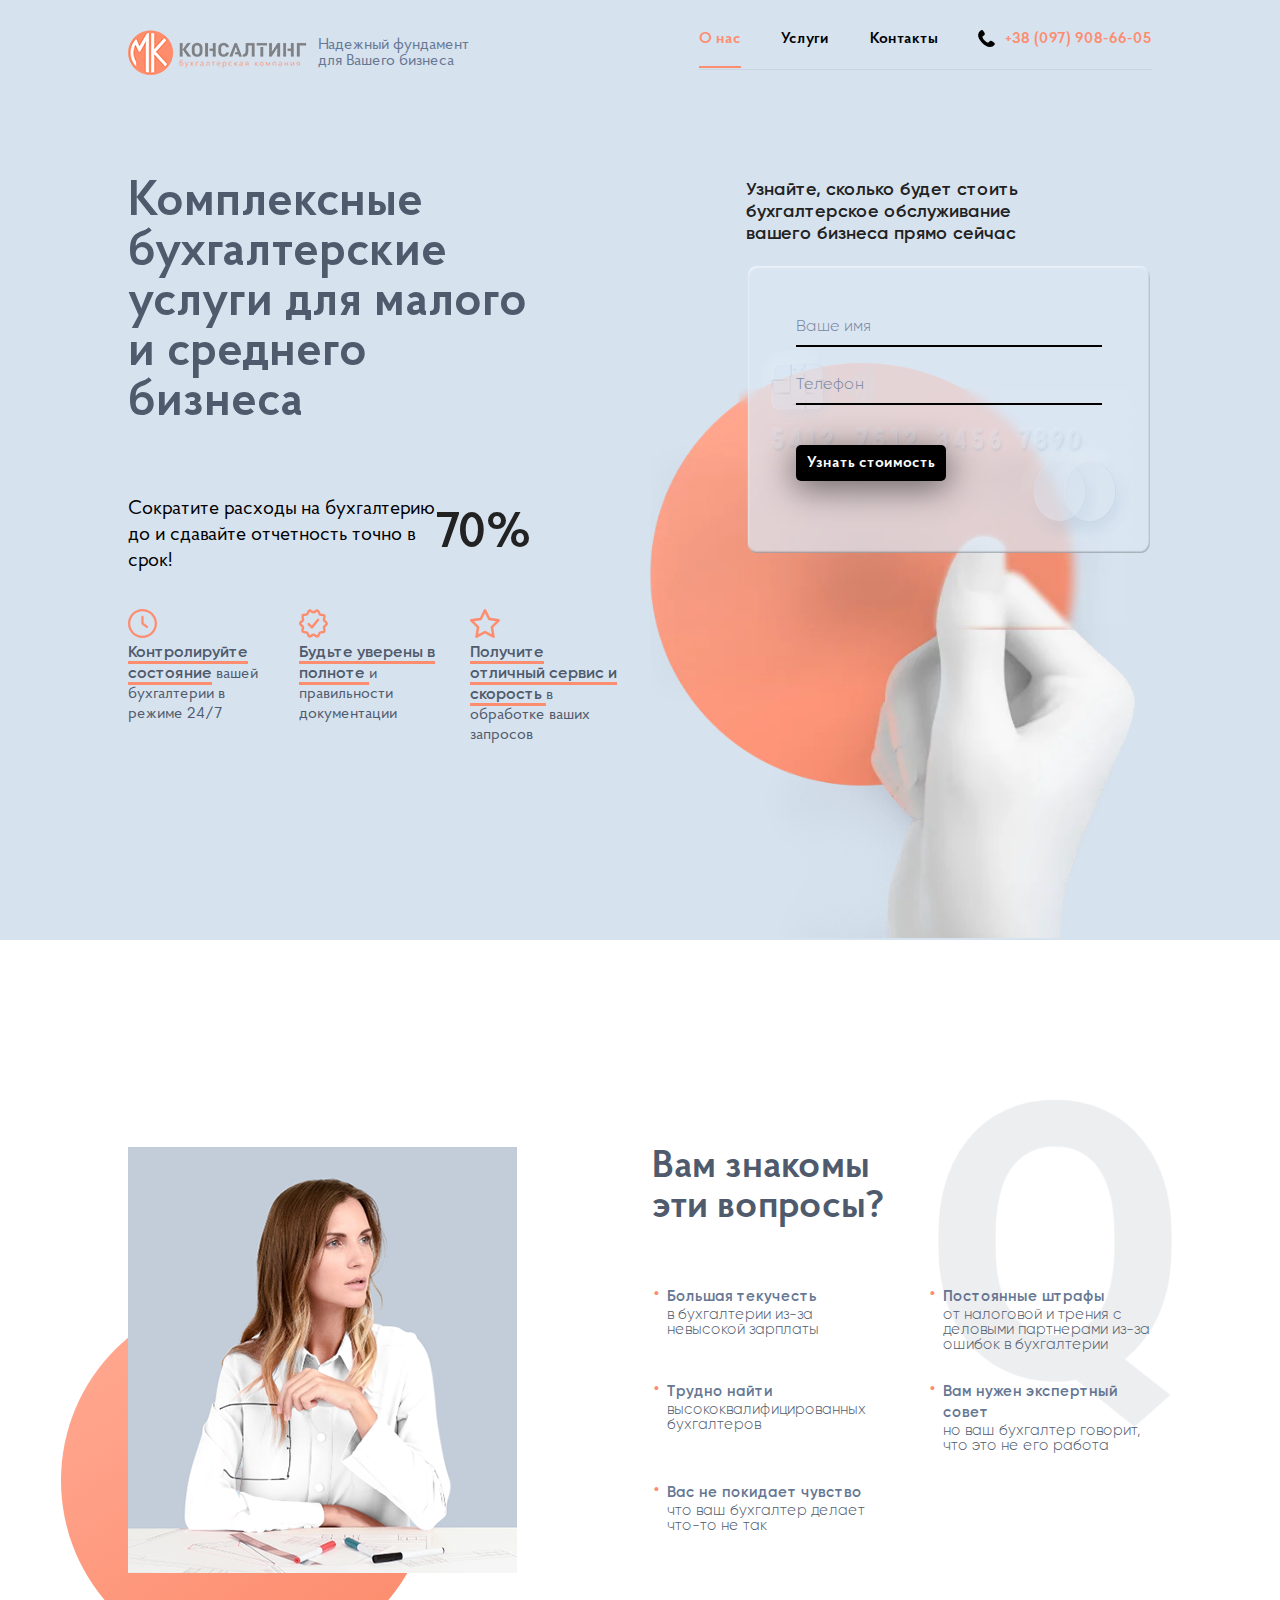
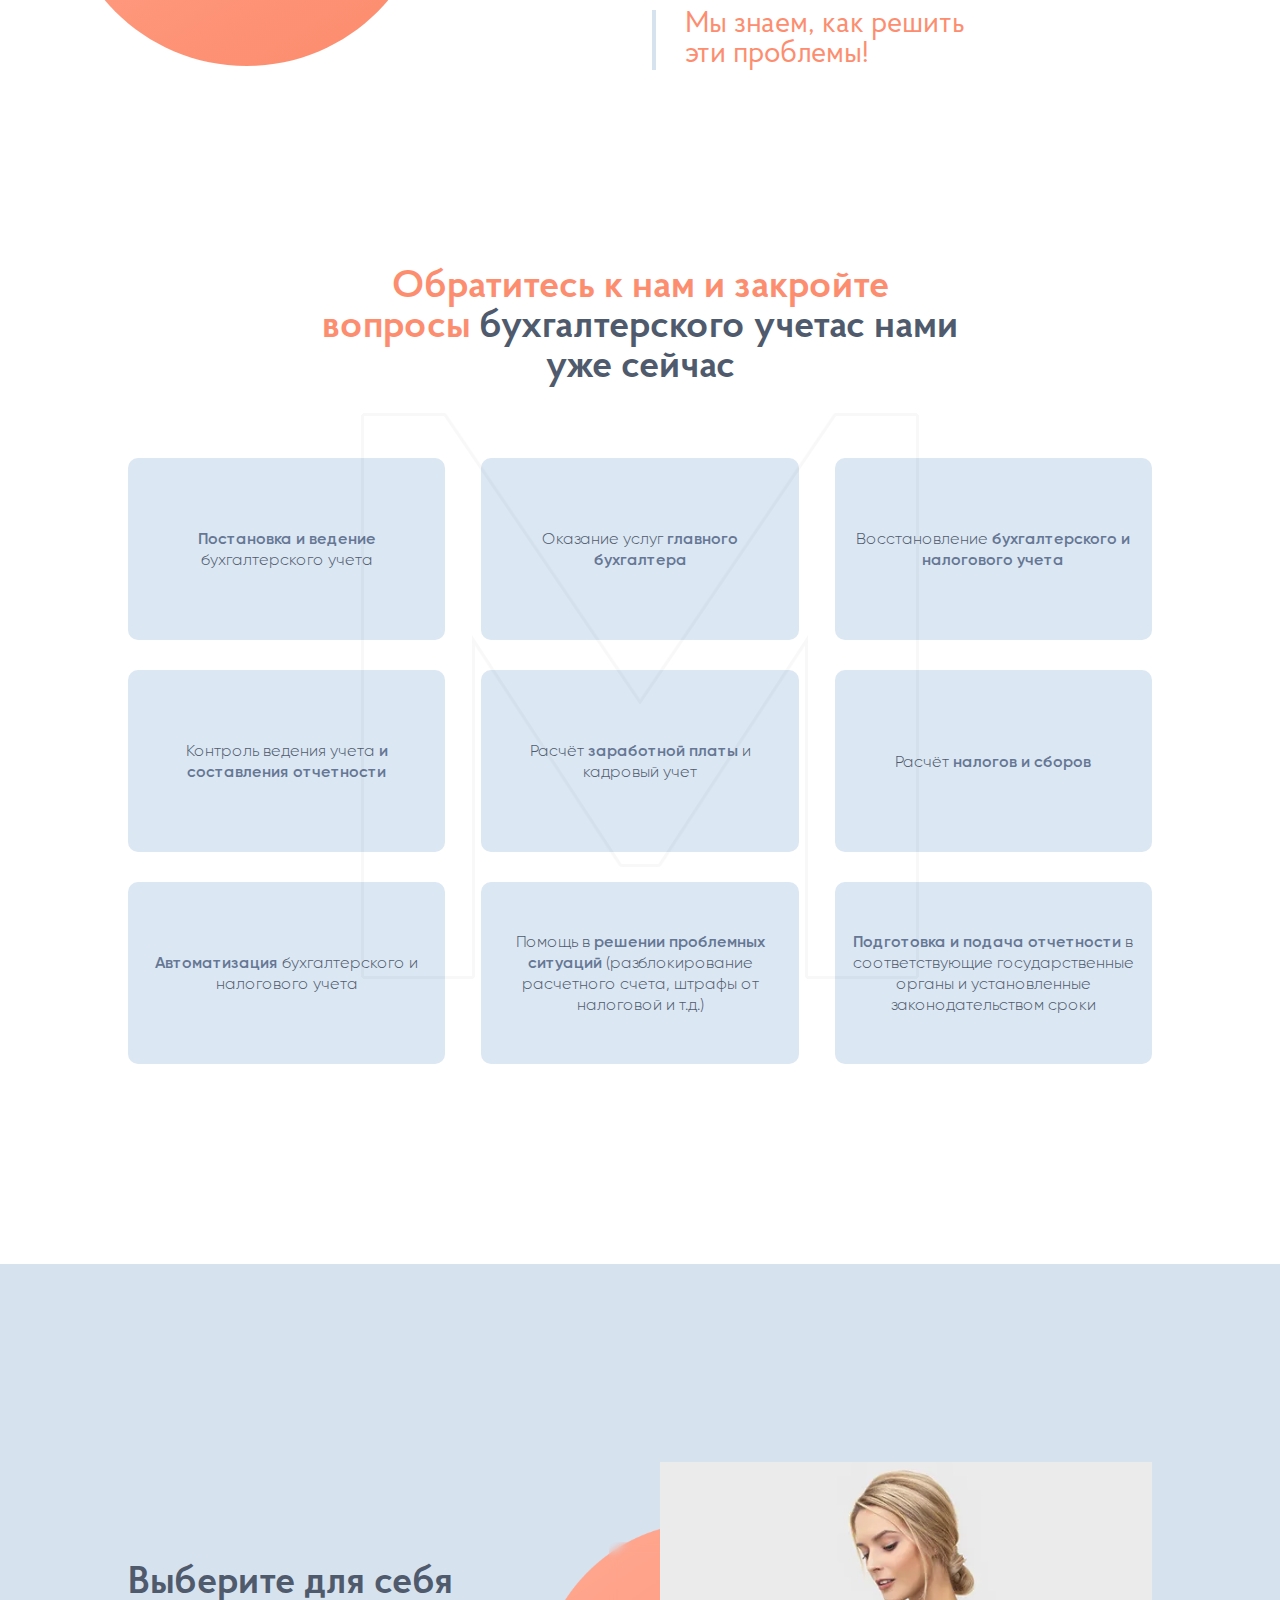
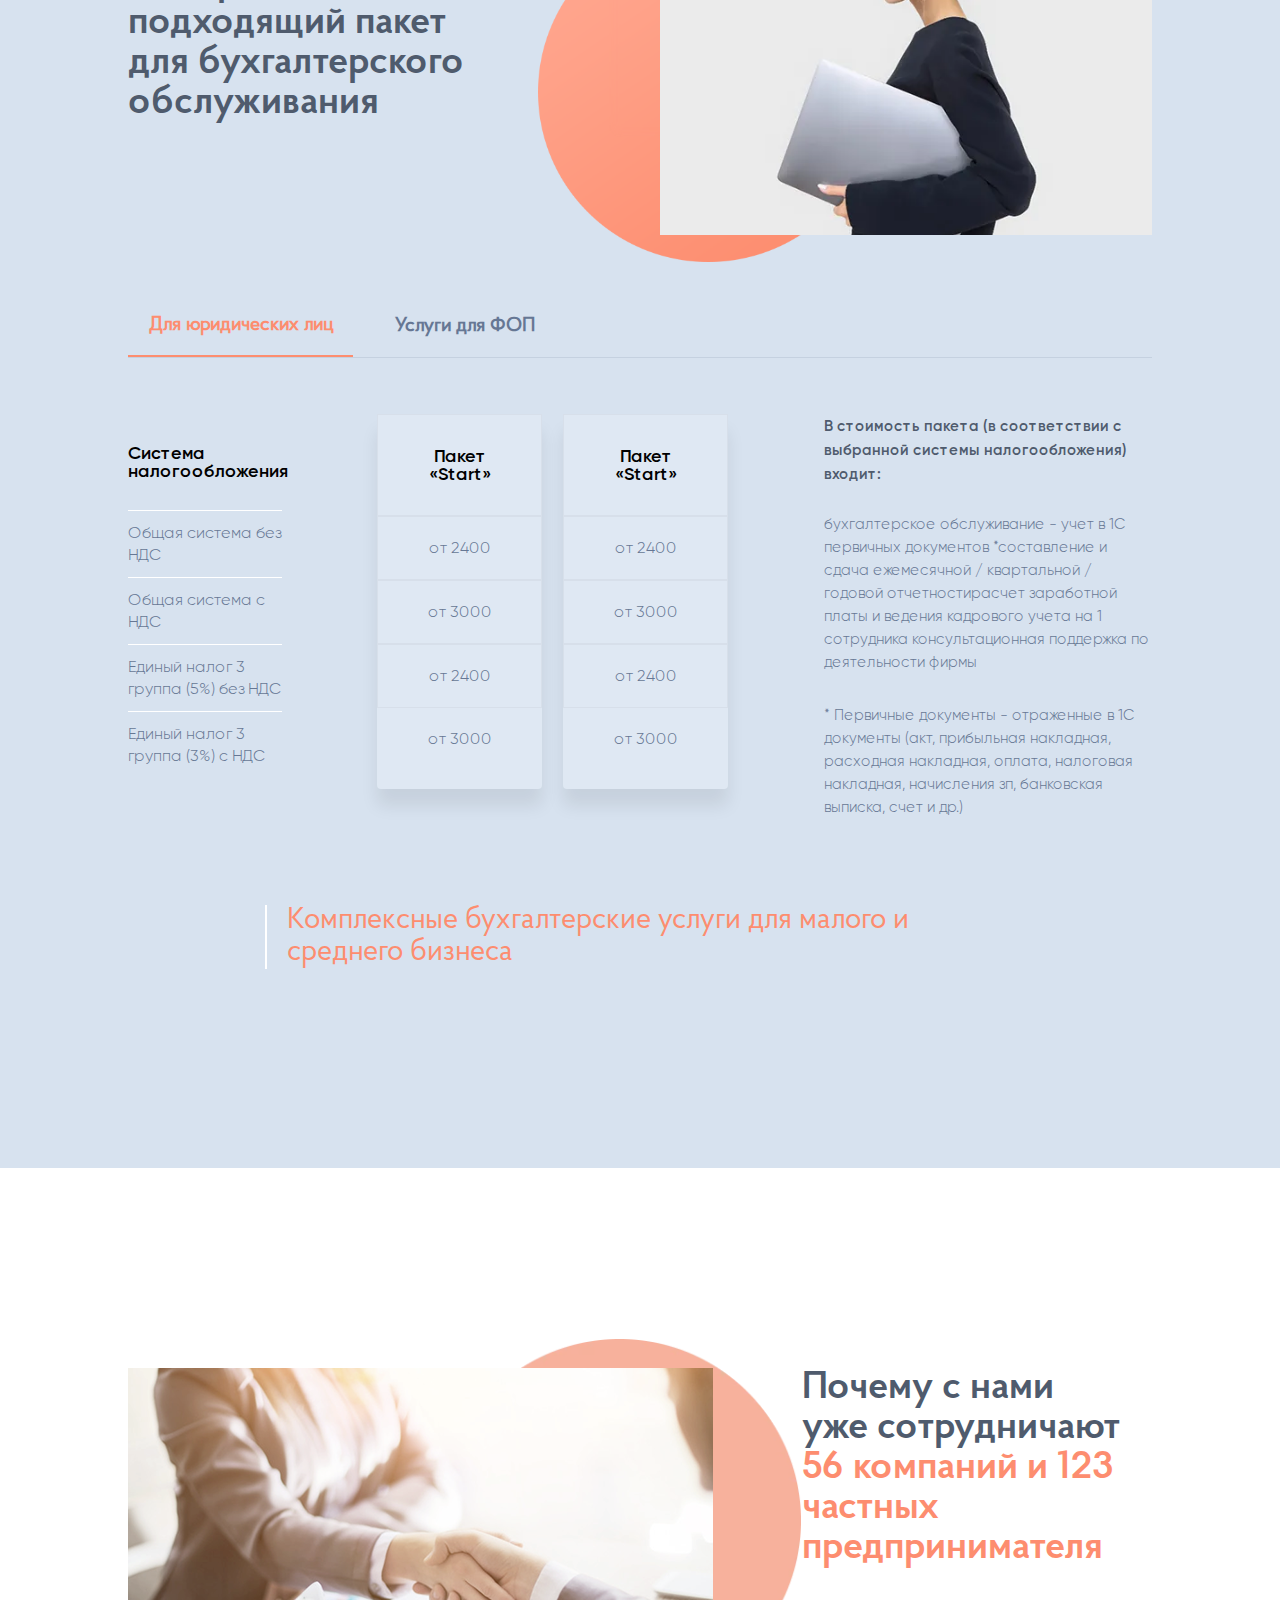
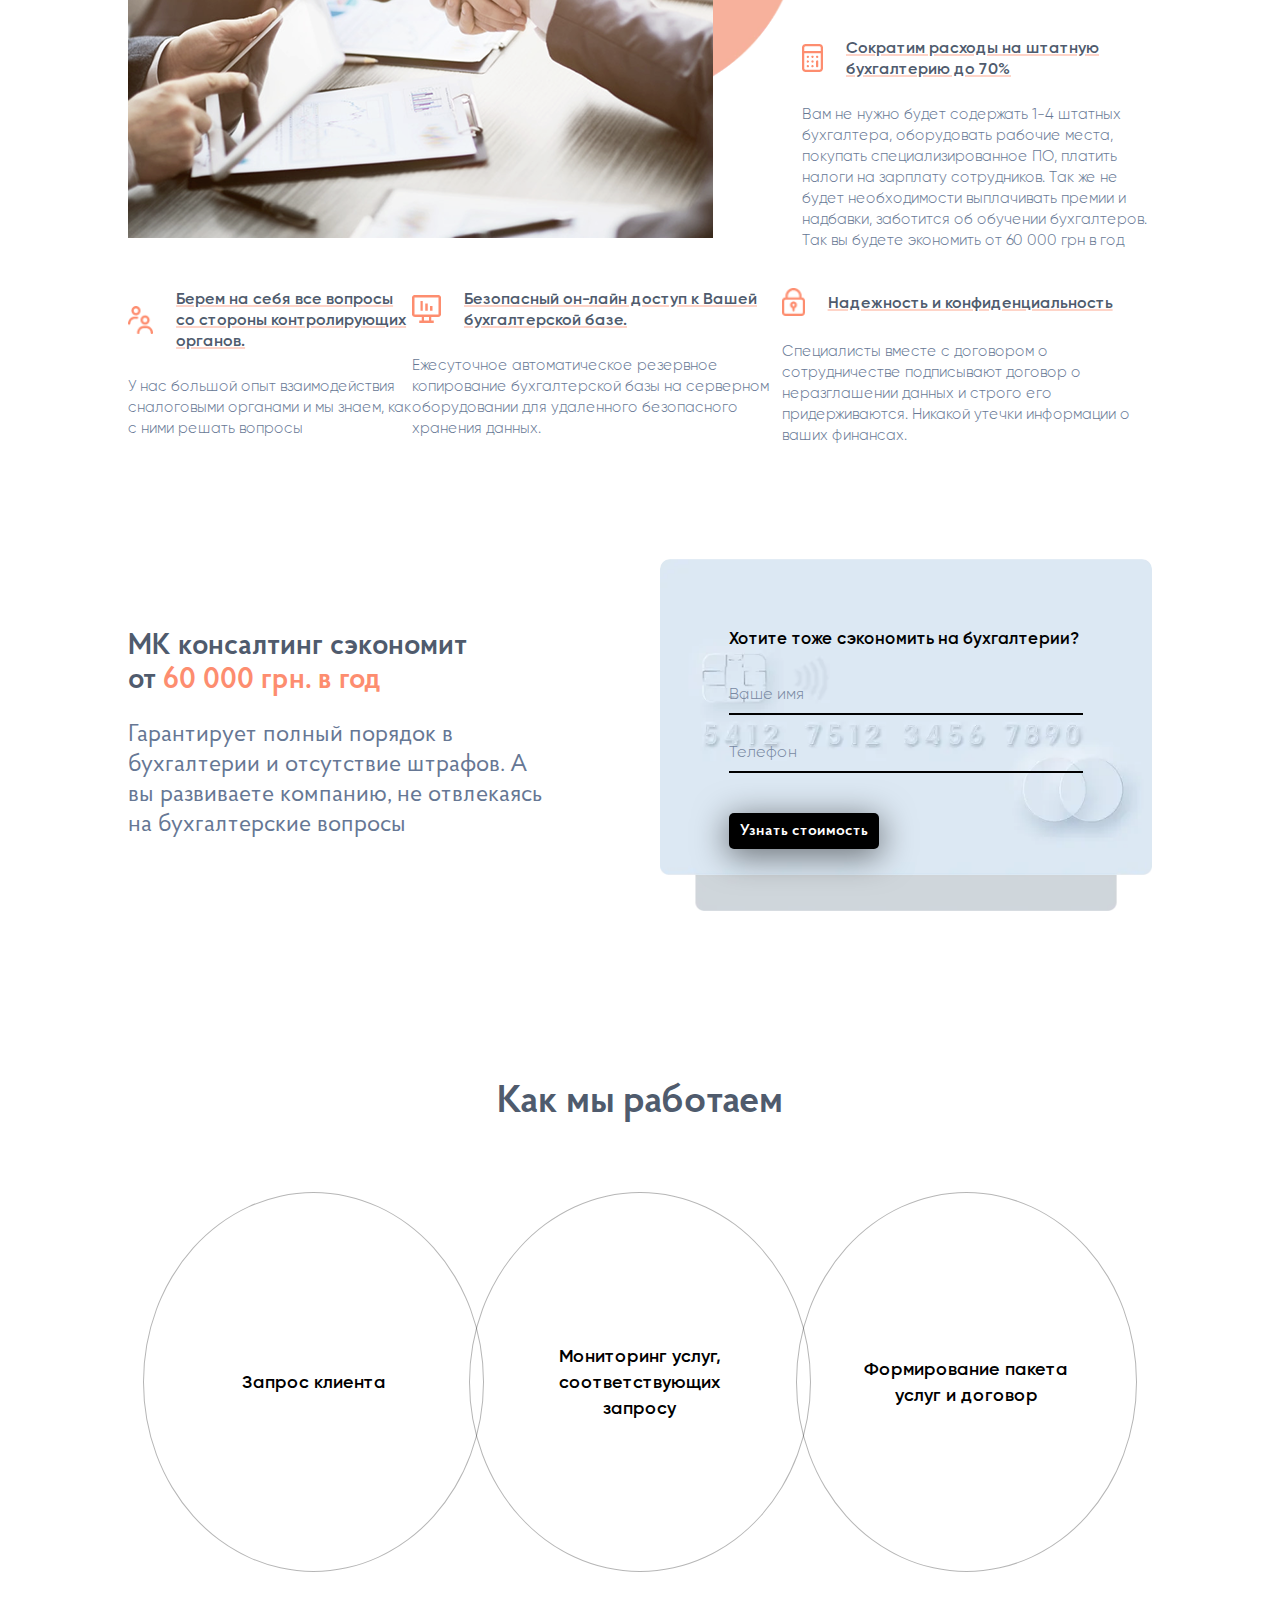
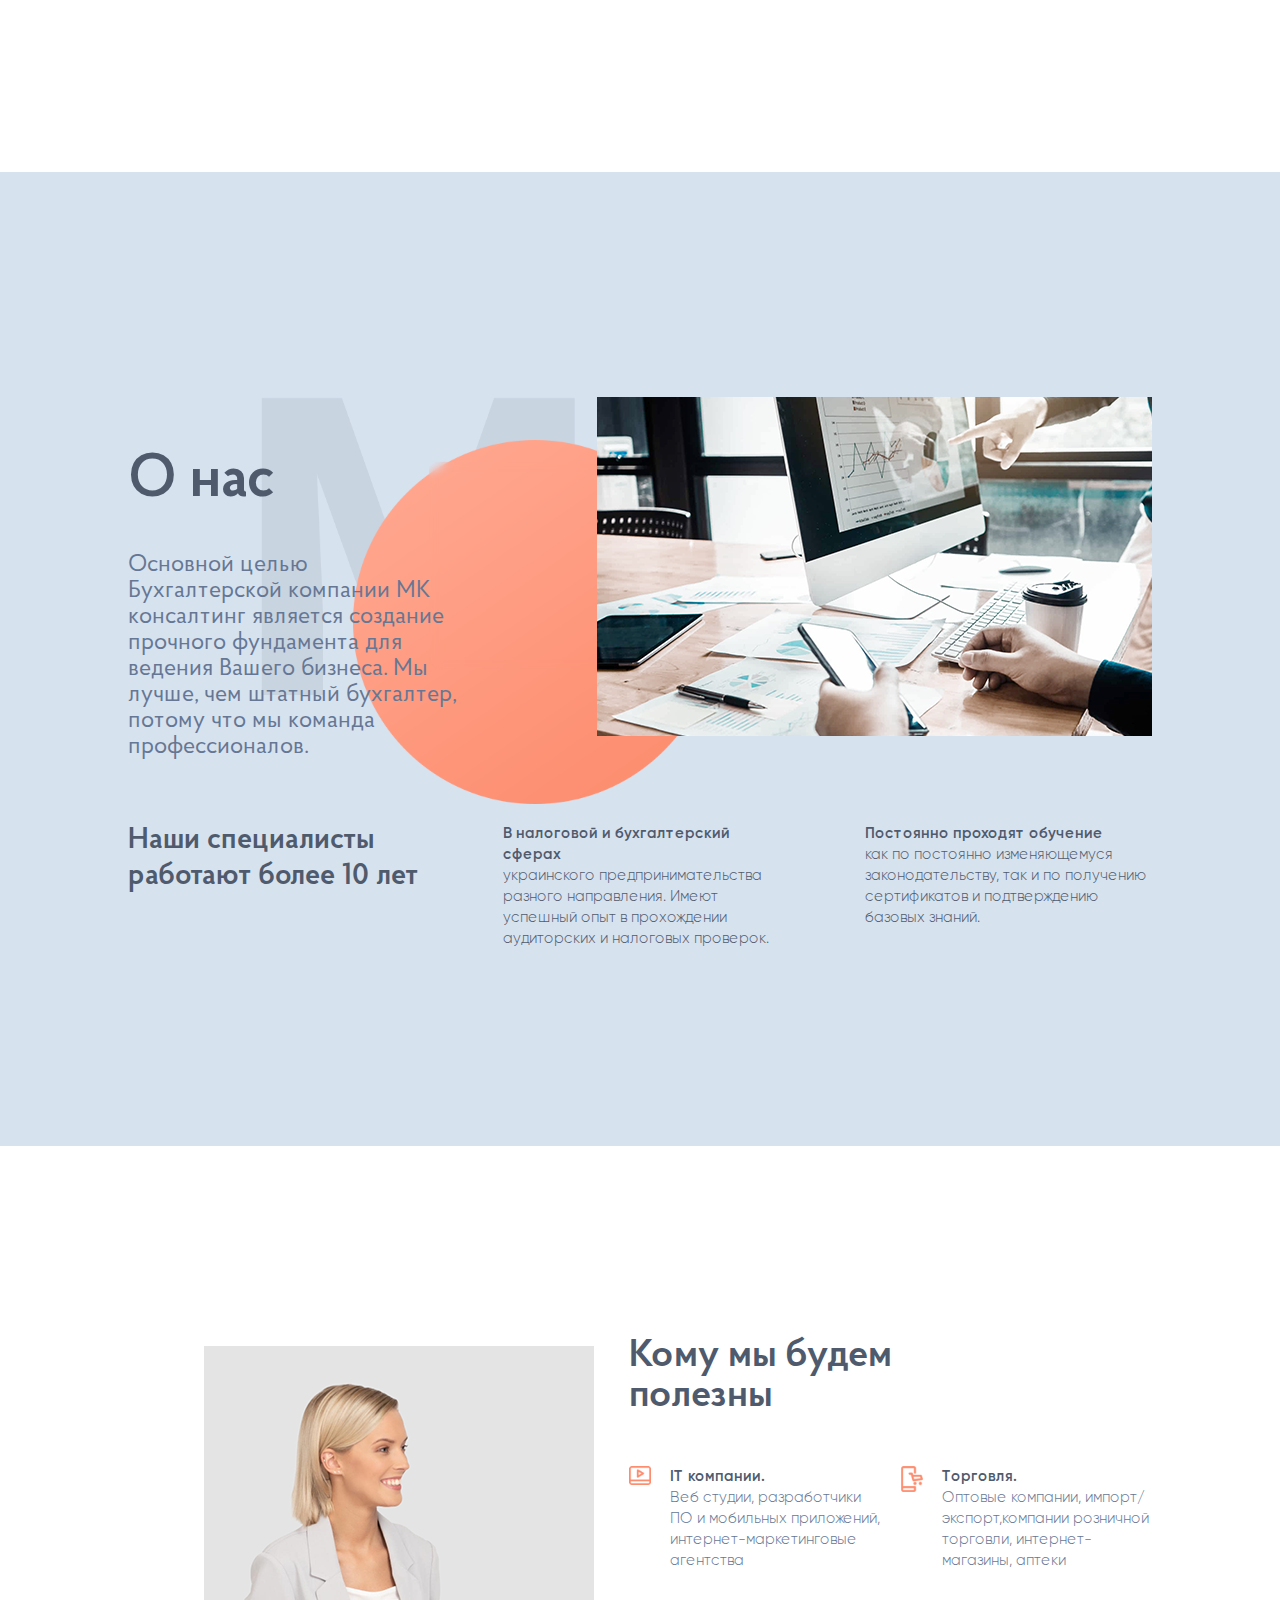
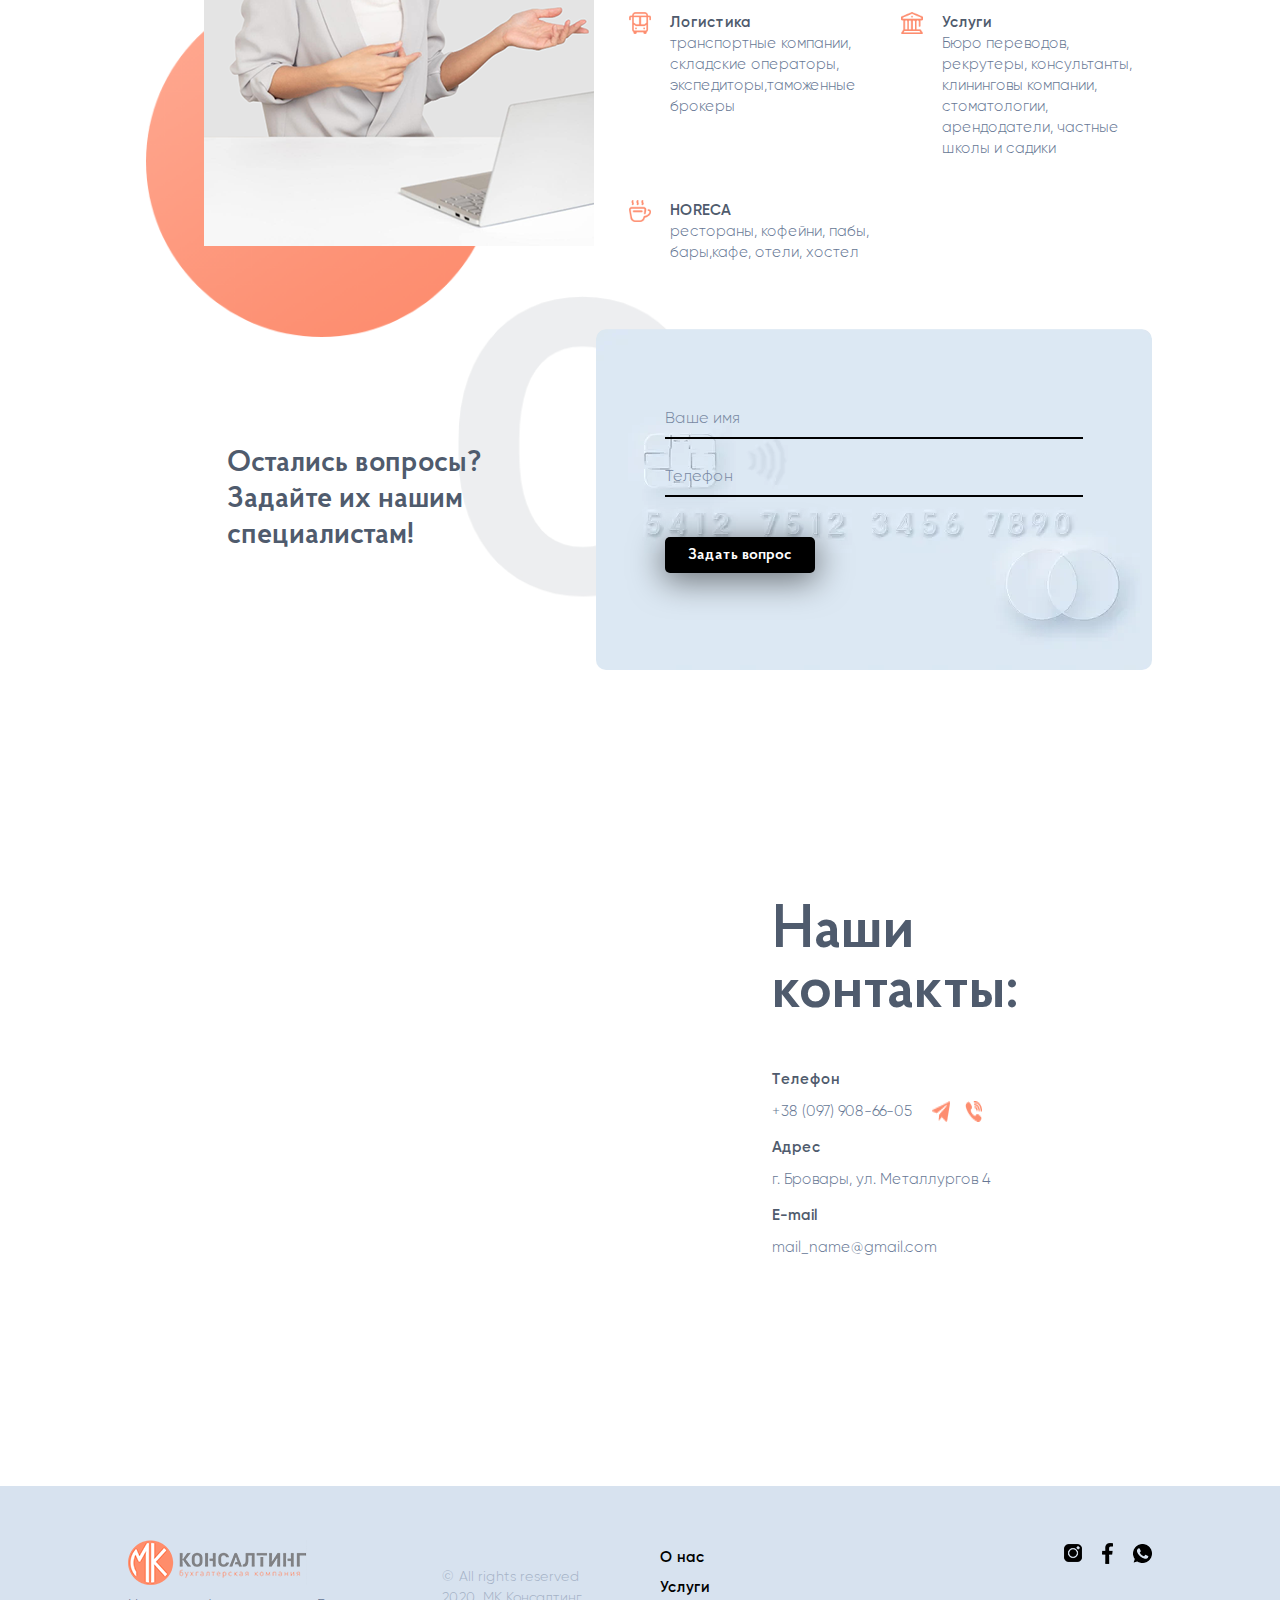
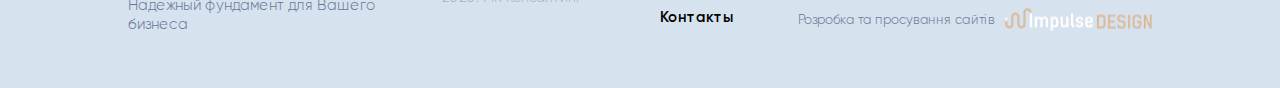
==== index.html @ dbbcd0c9 "Merge branch 'master' of https://github.com/Mionder/Landing_accounting" ====
<!DOCTYPE html>
<html lang="en">
<head>
    <meta charset="UTF-8">
    <meta name="viewport" content="width=device-width, initial-scale=1.0">
    <title>Landing</title>
    <link rel="stylesheet" href="scss/reset.css">
    <link rel="stylesheet" href="scss/animate.css">
    <link rel="stylesheet" href="scss/style.css">
    <link rel="stylesheet" href="scss/media.css">

</head>
<body>
    <!-- Back to top button -->
    <a id="button">
        <img src="img/up-arrow.svg" alt="up">
    </a>

    <header>
        <div class="header__container _container">
        <div class="header-wrapper">
            <div class="header__left">
                <a class="header__logo" href="#"><img src="img/logo.svg" alt="logo"></a>
                <p>Надежный фундамент для Вашего бизнеса</p>
            </div>
            <div class="header__menu menu desktop-menu">
                <nav class="menu__body">
                    <ul class="menu__list" id="menu">
                        <li><a href="#yak1" class="menu__link menu__link-active">О нас </a></li>
                        <li><a href="#yak2" class="menu__link">Услуги</a></li>
                        <li><a href="#yak3" class="menu__link">Контакты</a></li>
                        <li><a href="tel:+380979086605" class="menu__link menu__link-tel"><img src="img/tel.svg" alt="phone"> +38 (097) 908-66-05</a></li>
                    </ul>
                </nav>
            </div>
            <div class="header-mob">
                <input id="burger" type="checkbox" />
                <label for="burger">
                    <span></span>
                    <span></span>
                    <span></span>
                </label>
                <nav>    
                    <ul id="menu">
                        <li><a class="menu__link-active" href="#yak1">О нас </a></li>
                        <li><a href="#yak2" >Услуги</a></li>
                        <li><a href="#yak3">Контакты</a></li>
                        <li><a href="tel:+380979086605" class="menu__link menu__link-tel"><img src="img/tel.svg" alt="phone"> +38 (097) 908-66-05</a></li>
                    </ul>
                </nav>
            </div>
            </div>
            <div class="header__actions actions-header">
                <div class="actions-header__services services-actions wow fadeInLeft">
                    <h1>Комплексные бухгалтерские  услуги для малого  и среднего  бизнеса</h1>
                    <div class="services-actions__discount">
                         <p>Сократите расходы на бухгалтерию до и сдавайте отчетность точно в срок!</p>
                         <span>70%</span>
                    </div>
                    <div class="services-actions__tips action-tip">
                         <div class="action-tip_item">
                         <svg xmlns="http://www.w3.org/2000/svg" width="29" height="29" viewBox="1 1 28 28"><path paint-order="stroke fill markers" fill="#FD8D6F" fill-rule="evenodd" d="M19.988 17.473l-3.904-2.928V8.58a1.084 1.084 0 1 0-2.168 0v6.507c0 .341.16.663.433.867l4.338 3.254c.195.146.423.217.65.217.33 0 .656-.15.868-.435a1.082 1.082 0 0 0-.217-1.517zM15 1C7.28 1 1 7.28 1 15s6.28 14 14 14 14-6.28 14-14S22.72 1 15 1zm0 25.83C8.477 26.83 3.169 21.524 3.169 15S8.477 3.17 14.999 3.17c6.525 0 11.832 5.307 11.832 11.83S21.523 26.83 15 26.83z"/></svg>
                             <p><span>Контролируйте состояние</span> вашей бухгалтерии  в режиме 24/7</p>
                         </div>
                         <div class="action-tip_item">
                           <svg xmlns="http://www.w3.org/2000/svg" width="29" height="29" viewBox="1 1.284 28 27.439"><path paint-order="stroke fill markers" fill="#FD8D6F" fill-rule="evenodd" d="M27.198 12.239c-.327-.27-.872-.721-.94-.936-.07-.222.11-.937.217-1.362.258-1.028.58-2.305-.14-3.31-.718-.999-2.008-1.086-3.045-1.157-.43-.032-1.15-.08-1.33-.214-.185-.136-.461-.832-.627-1.25-.408-1.033-.873-2.205-2.008-2.579-1.13-.376-2.162.291-3.07.878-.4.258-1.003.648-1.256.648-.241 0-.837-.396-1.233-.658-.873-.58-1.966-1.299-3.117-.9-1.133.394-1.593 1.559-2.002 2.585-.164.414-.437 1.103-.625 1.244-.182.138-.915.187-1.352.217-1.094.076-2.333.16-3.03 1.168-.683.99-.377 2.209-.106 3.285.107.428.287 1.143.222 1.357-.07.206-.608.658-.93.929C2.012 12.869 1 13.72 1 14.998c0 1.267.993 2.11 1.79 2.785.346.294.868.737.938.956.07.218-.11.925-.22 1.346-.263 1.037-.593 2.327.156 3.341.73.986 2.014 1.073 3.047 1.144.43.03 1.148.078 1.33.214.184.136.46.83.625 1.247.41 1.035.873 2.207 2.01 2.582.227.077.453.11.673.11.87 0 1.673-.52 2.397-.986.4-.258 1.001-.648 1.253-.648.247 0 .84.385 1.23.641.868.564 1.951 1.27 3.1.869 1.132-.395 1.592-1.558 2-2.586.165-.413.438-1.104.626-1.245.184-.138.911-.187 1.346-.217 1.086-.076 2.317-.16 3.024-1.151.711-.996.406-2.229.136-3.314-.105-.425-.28-1.132-.217-1.345.07-.205.608-.658.929-.928.815-.685 1.827-1.539 1.827-2.814 0-1.266-1-2.094-1.802-2.76zm-1.496 3.752c-.677.568-1.377 1.158-1.652 2.003-.281.86-.052 1.782.169 2.673.108.435.288 1.16.264 1.311-.176.135-.902.186-1.336.214-.86.059-1.833.126-2.559.67-.718.537-1.067 1.415-1.404 2.263-.164.419-.441 1.12-.556 1.226-.21 0-.8-.387-1.152-.616-.728-.472-1.553-1.01-2.475-1.01-.924 0-1.756.539-2.492 1.013-.356.23-.953.617-1.08.646-.18-.131-.453-.824-.617-1.238-.34-.858-.692-1.745-1.417-2.279-.721-.53-1.64-.593-2.53-.653-.417-.029-1.196-.082-1.337-.18-.072-.21.11-.924.22-1.35.214-.842.458-1.796.182-2.668-.276-.872-1.011-1.497-1.66-2.048-.317-.27-.908-.771-.958-.953.052-.222.66-.734.986-1.007.676-.57 1.376-1.16 1.652-2.004.283-.867.05-1.795-.175-2.693-.109-.434-.291-1.159-.278-1.297.177-.13.897-.18 1.328-.21.903-.06 1.84-.126 2.565-.668.718-.538 1.067-1.416 1.403-2.264.165-.42.444-1.119.55-1.224.214.004.809.398 1.164.634.734.486 1.567 1.038 2.494 1.038.922 0 1.756-.539 2.49-1.012.356-.23.953-.617 1.08-.646.178.132.453.824.617 1.238.34.857.692 1.746 1.417 2.278.721.532 1.641.595 2.532.655.44.03 1.177.081 1.315.166.07.208-.11.926-.218 1.355-.212.845-.452 1.804-.176 2.679.279.88 1.025 1.498 1.684 2.043.3.25.855.707.94.927-.082.23-.664.72-.98.988zm-5.528-5.445a1.138 1.138 0 0 0-1.63.147l-5.159 6.3-2.195-2.24a1.14 1.14 0 0 0-1.636 0 1.198 1.198 0 0 0 0 1.67l3.09 3.156c.216.223.511.346.818.346.016 0 .033 0 .05-.003.326-.014.628-.168.836-.422l5.97-7.29a1.198 1.198 0 0 0-.144-1.664z"/></svg>
                             <p><span>Будьте уверены в полноте  </span> и правильности документации</p>
                         </div>
                         <div class="action-tip_item">
                            <svg xmlns="http://www.w3.org/2000/svg" width="30" height="29" viewBox="2.083 1.208 28.834 27.717"><path paint-order="stroke fill markers"  fill="#FD8D6F" fill-rule="evenodd" d="M30.857 11.675a1.215 1.215 0 0 0-.978-.833l-8.497-1.25-3.803-7.759c-.41-.833-1.763-.833-2.173 0l-3.803 7.76-8.483 1.25c-.457.067-.836.39-.978.832-.142.442-.024.927.306 1.252l6.138 6.04-1.444 8.531c-.079.459.108.922.483 1.196a1.206 1.206 0 0 0 1.278.09l7.592-4.026 7.604 4.027a1.2 1.2 0 0 0 1.276-.094c.374-.274.56-.737.482-1.196l-1.455-8.53 6.148-6.04c.331-.323.45-.807.307-1.25zm-8.606 5.99a1.23 1.23 0 0 0-.348 1.084l1.147 6.723-5.994-3.176a1.204 1.204 0 0 0-1.129.001L9.943 25.47l1.138-6.724c.068-.395-.063-.801-.348-1.08l-4.84-4.761 6.69-.988a1.21 1.21 0 0 0 .91-.667l3-6.116 2.997 6.115c.177.36.518.61.912.668l6.697.988-4.848 4.76z"/></svg>
                             <p><span>Получите отличный  сервис и скорость </span> в обработке ваших запросов</p>
                         </div>
                    </div>
                </div>
                <div class="header__form form-header wow fadeInRight">
                    <div class="form-header__control">
                        <h4>Узнайте, сколько будет стоить бухгалтерское обслуживание вашего бизнеса прямо сейчас </h4>
                        <form action="#" name="discover" id="from-discover">
                            <input type="text" placeholder="Ваше имя">
                            <input type="text" placeholder="Телефон">
                            <button class="form-header__submit" type="submit">Узнать стоимость</button>
                        </form>
                    </div>
                </div>
             </div>
        </div>
    </header>

    <section class="questions">
        <div class="_container">
            <div class="questions__wrapper">
                <div class="questions__image wow pulse">
                    <img src="./img/questions_img.webp" class="questions__img" alt="questions_image">
                </div>
                <div class="questions__info">
                    <h3 class="questions__info-title wow bounceInDown">Вам знакомы эти вопросы?</h3>
                    <nav>
                        <ul class="questions__list">
                            <li class="questions__item ">
                                <h6 class="questions__item-title">Большая текучесть </h6>
                                <p class="questions__item-information">в бухгалтерии из-за невысокой зарплаты</p>
                            </li>
                            <li class="questions__item">
                                <h6 class="questions__item-title">Постоянные штрафы</h6>
                                <p class="questions__item-information">от налоговой и трения 
                                    с деловыми партнерами 
                                    из-за ошибок в бухгалтерии</p>
                            </li>
                            <li class="questions__item">
                                <h6 class="questions__item-title">Трудно найти</h6>
                                <p class="questions__item-information">высококвалифицированных 
                                    бухгалтеров</p>
                            </li>
                            <li class="questions__item">
                                <h6 class="questions__item-title">Вам нужен экспертный совет</h6>
                                <p class="questions__item-information">но ваш бухгалтер говорит, 
                                    что это не его работа</p>
                            </li>
                            <li class="questions__item">
                                <h6 class="questions__item-title">Вас не покидает 
                                    чувство</h6>
                                <p class="questions__item-information">что ваш бухгалтер 
                                    делает что-то не так</p>
                            </li>
                        </ul>
                    </nav>
                    <div class="decision">
                        <span class="decision__label">Мы знаем, как 
                            решить эти проблемы!</span>
                    </div>
                </div>
            </div>
        </div>
    </section>

    <section class="services">
        <div class="_container">
            <h2 class="services__title">Обратитесь к нам и закройте 
                вопросы <span> бухгалтерского учетас нами 
                уже сейчас</span></h2>
                <div class="M__block">
                    <img src="./img/M.webp" class="services__M" alt="M">
                </div>

            <div class="services__wrapper">
                <div class="services__item wow pulse"><p class="services__item-label">Постановка и ведение <span>бухгалтерского учета</span></p></div>
                <div class="services__item wow pulse"><p class="services__item-label"><span>Оказание услуг </span>главного бухгалтера</p></div>
                <div class="services__item wow pulse"><p class="services__item-label"><span>Восстановление </span>бухгалтерского и налогового учета</p></div>
                <div class="services__item wow pulse"><p class="services__item-label"><span>Контроль ведения учета </span>и составления отчетности</p></div>
                <div class="services__item wow pulse"><p class="services__item-label"><span>Расчёт </span> заработной платы <span>и кадровый учет </span></p></div>
                <div class="services__item wow pulse"><p class="services__item-label"> <span>Расчёт </span>налогов и сборов</p></div>
                <div class="services__item wow pulse"><p class="services__item-label">Автоматизация <span>бухгалтерского и налогового учета </span></p></div>
                <div class="services__item wow pulse"><p class="services__item-label"><span>Помощь в</span> решении проблемных ситуаций <span>(разблокирование
                    расчетного счета, штрафы от налоговой и т.д.)</span></p></div>
                <div class="services__item wow pulse"><p class="services__item-label">Подготовка и подача отчетности <span>в соответствующие государственные органы и установленные законодательством сроки </span></p></div>
            </div>
        </div>
    </section>


    <div class="pacts">
        <div class="pacts__container _container">
            <div class="pacts-header">
                <img class="pacts-circle" src="img/circle-form.svg" alt="">
                <div class="pacts-header__left wow slideInLeft">
                    <h2>Выберите для себя подходящий пакет для бухгалтерского обслуживания</h2>
                </div>
                <div class="pacts-header__right wow  wow flipInX">
                    <div class="pacts-header__wrapper">
                        <!-- <img src="img/woman1.webp" alt="Выберите для себя подходящий пакет"> -->
                    </div>
               </div>
            </div>
            <main class="main">
                <div class="container">
                  <div class="tab">
                    <div class="tab-menu">
                      <button class="tab-menu-link active" data-content="first">
                        <span data-title="first">Для юридических лиц</span>
                      </button>
                      <button class="tab-menu-link" data-content="second">
                        <span data-title="second">Услуги для ФОП</span>
                      </button>
                    </div>
                    <div class="tab-bar">
                      <div class="tab-bar-content active" id="first">
                        <div class="tab-content">
                            <div class="tab-content__system">
                                <h5>Система налогообложения</h5>
                                <ul>
                                    <li>Общая система без НДС</li>
                                    <li>Общая система с НДС</li>
                                    <li>Единый налог 3 группа (5%) без НДС </li>
                                    <li>Единый налог 3 группа (3%) с НДС </li>
                                </ul>
                            </div>
                            <div class="tab-content__paks paks-content">
                                <div class="paks-content__item wow pulse">
                                    <h5>Пакет «Start»</h5>
                                    <ul>
                                        <li>от 2400</li>
                                        <li>от 3000</li>
                                        <li>от 2400</li>
                                        <li>от 3000</li>
                                    </ul>
                                </div>
                                <div class="paks-content__item wow pulse">
                                    <h5>Пакет «Start»</h5>
                                    <ul>
                                        <li>от 2400</li>
                                        <li>от 3000</li>
                                        <li>от 2400</li>
                                        <li>от 3000</li>
                                    </ul>
                                </div>
                            </div>
                            <div class="tab-content__prices prices-content">
                                <p class="prices-content__about">В стоимость пакета (в соответствии с выбранной системы налогообложения) входит:</p>
                                <p class="prices-content__description">
                                    бухгалтерское обслуживание - учет 
                                    в 1С первичных документов *составление 
                                    и сдача ежемесячной / квартальной / 
                                    годовой отчетностирасчет заработной 
                                    платы и ведения кадрового учета 
                                    на 1 сотрудника консультационная 
                                    поддержка по деятельности фирмы
                                </p>
                                <p class="prices-content__description">
                                    * Первичные документы -  отраженные 
                                    в 1С документы (акт, прибыльная накладная, 
                                    расходная накладная, оплата, налоговая накладная, 
                                    начисления зп, банковская выписка, счет и др.)
                                </p>
                            </div>
                        </div>
                        <div class="tab-info">
                            <p>Комплексные бухгалтерские услуги для малого и среднего бизнеса</p>
                        </div>
                      </div>
                      <div class="tab-bar-content" id="second">
                        
                      </div>
                      </div>
                    </div>
                  </div>
                </div>
              </main>
        </div>
    </div>

    <section class="advantages">
        <div class="_container">
            <div class="advantages__wrapper">
                <div class="advantages__wrapper-image wow pulse">
                    <img src="./img/Advantages.webp" alt="advantages_img">
                </div>
                <div class="advantages__wrapper-info">
                    <h4 class="advantages__wrapper-info__title">Почему с нами уже сотрудничают <span>56 компаний и 123 частных предпринимателя</span></h4>
                    <div class="advantages__item">
                        <div class="advantages__item-title">
                            <img src="./img/calculator.webp" alt="calculator">
                            <span class="adv__title">Сократим расходы на штатную бухгалтерию до 70% </span>
                        </div>
                        <p class="advantages__item-information">Вам не нужно будет содержать 1-4 штатных бухгалтера, оборудовать рабочие места, покупать специализированное ПО, платить налоги на зарплату сотрудников. Так же не будет необходимости выплачивать премии и надбавки, заботится об обучении бухгалтеров. Так вы будете экономить от 60 000 грн в год</p>
                    </div>
                </div>
            </div>
            <div class="advantages__list">
                <div class="advantages__item">
                    <div class="advantages__item-title">
                        <img src="./img/users.webp" alt="users">
                        <span class="adv__title"> Берем на себя все вопросы со стороны контролирующих органов.</span>
                    </div>
                    <p class="advantages__item-information">У нас большой опыт взаимодействия сналоговыми органами и мы знаем, как с ними решать вопросы</p>
                </div>
                <div class="advantages__item">
                    <div class="advantages__item-title">
                        <img src="./img/analytic.webp" alt="analytic">
                        <span class="adv__title">Безопасный он-лайн доступ к Вашей бухгалтерской базе.  </span>
                    </div>
                    <p class="advantages__item-information">Ежесуточное автоматическое резервное копирование бухгалтерской базы на серверном оборудовании для удаленного безопасного хранения данных.</p>
                </div>
                <div class="advantages__item">
                    <div class="advantages__item-title">
                        <img src="./img/lock.webp" alt="lock">
                        <span class="adv__title">Надежность и конфиденциальность </span>
                    </div>
                    <p class="advantages__item-information">Специалисты вместе с договором о сотрудничестве подписывают договор о неразглашении данных и строго его придерживаются. Никакой утечки информации о ваших финансах.</p>
                </div>
            </div>
            <div class="advantages__saving">

                <div class="advantages__saving-info wow fadeInDown">
                    <h5 class="advantages__saving-title">МК консалтинг сэкономит 
                        от <span>60 000 грн. в год</span></h5>
                    <p class="advantages__saving-subtitle">Гарантирует полный порядок в бухгалтерии 
                        и отсутствие штрафов. А вы развиваете
                        компанию, не отвлекаясь на бухгалтерские
                        вопросы</p>
                </div>
                <form action="" id="form__info" class="advantages__saving-form wow fadeInUp">
                    <p class="advantages__saving-form__title">Хотите тоже сэкономить на бухгалтерии?</p>
                    <input type="text" placeholder="Ваше имя">
                    <input type="text" placeholder="Телефон">
                    <button class="form-header__submit" type="submit">Узнать стоимость</button>
                </form>
            </div>
        </div>
    </section>

    <section class="workprocess">
        <div class="_container">
            <h5 class="workprocess__title">Как мы работаем</h5>
            <div class="workprocess__wrapper">
                <div class="workprocess__item wow bounceInLeft"><span> Запрос клиента</span></div>
                <div class="workprocess__item wow bounceInDown active_process"><span>Мониторинг услуг, соответствующих запросу</span></div>
                <div class="workprocess__item wow bounceInRight"><span>Формирование пакета услуг и договор</span></div>
            </div>
        </div>
    </section>

    <section class="about" id="yak1">
        <div class="_container">
            <div class="about__wrapper">
                <div class="about__wrapper-info">
                    <h4 class="about__title">О нас</h4>
                    <p class="about__subtitle">Основной целью Бухгалтерской 
                        компании МК консалтинг является создание прочного фундамента для ведения 
                        Вашего бизнеса. Мы лучше, 
                        чем штатный бухгалтер, 
                        потому что мы команда профессионалов.</p>
                </div>
                <div class="about__wrapper-image wow pulse">
                    <img src="./img/about.webp" alt="about_image">
                </div>
            </div>
            <div class="about__details">
                <div class="about__details-item">
                    <span class="experience">Наши специалисты работают более 10 лет</span>
                </div>
                <div class="about__details-item">
                    <p class="details__item-info">В налоговой и бухгалтерский сферах<span> украинского предпринимательства 
                        разного направления. Имеют успешный 
                        опыт в прохождении аудиторских 
                        и налоговых проверок.</span></p>
                </div>
                <div class="about__details-item">
                    <p class="details__item-info">Постоянно проходят обучение <span>как по постоянно изменяющемуся законодательству, так и по получению сертификатов и подтверждению 
                        базовых знаний.</span></p>
                </div>
            </div>
        </div>
    </section>

    <section class="for-whom" id="yak2">
        <div class="_container">
            <div class="for-whom__wrapper">
                <div class="for-whom__wrapper-image wow pulse">
                    <img src="./img/for-whom.webp" alt="for-whom_image">
                </div>
                <div class="for-whom__wrapper-info">
                    <h5 class="for-whom__title">Кому мы будем полезны</h5>
                    <div class="for-whom__advertisement">
                        <div class="for-whom__item wow rotateIn">
                            <img src="./img/itcompany.webp" alt="adv_img">
                            <p class="for-whom__item-info">ІТ компании.<span>Веб студии, разработчики ПО и мобильных приложений, интернет-маркетинговые агентства</span></p>
                        </div>
                        <div class="for-whom__item wow rotateIn">
                            <img src="./img/saling.webp" alt="adv_img">
                            <p class="for-whom__item-info">Торговля. <span>Оптовые компании, импорт/экспорт,компании розничной торговли, интернет-магазины, аптеки</span></p>
                        </div>
                        <div class="for-whom__item wow rotateIn">
                            <img src="./img/logistic.webp" alt="adv_img">
                            <p class="for-whom__item-info">Логистика <span>транспортные компании, складские операторы, экспедиторы,таможенные брокеры</span></p>
                        </div>
                        <div class="for-whom__item wow rotateIn">
                            <img src="./img/services_icon.webp" alt="adv_img">
                            <p class="for-whom__item-info">Услуги<span>Бюро переводов, рекрутеры, консультанты, клининговы компании, стоматологии, арендодатели, частные школы и садики</span></p>
                        </div>
                        <div class="for-whom__item wow rotateIn">
                            <img src="./img/coffee.webp" alt="adv_img">
                            <p class="for-whom__item-info">HORECA <span>рестораны, кофейни, пабы, бары,кафе, отели, хостел</span></p>
                        </div>
                    </div>
                </div>
            </div>
            <div class="other__questions">
                <p class="other__questions-title">Остались вопросы?  Задайте их нашим специалистам!</p>
                <form action="" id="form__question" class="advantages__saving-form">
                    <input type="text" placeholder="Ваше имя">
                    <input type="text" placeholder="Телефон">
                    <button class="form-header__submit" type="submit">Задать вопрос</button>
                </form>
            </div>
        </div>
    </section>

    <section class="contacts" id="yak3">
        <div class="_container">
            <div class="contacts__wrapper">
                <!-- <div class="contacts__map">
                    <iframe src="https://www.google.com/maps/embed?pb=!1m18!1m12!1m3!1d2536.6817618440655!2d30.809867315733893!3d50.521487879485136!2m3!1f0!2f0!3f0!3m2!1i1024!2i768!4f13.1!3m3!1m2!1s0x40d4d9138856b75b%3A0x8e87f8fe1139350e!2z0YPQuy4g0JzQtdGC0LDQu9C70YPRgNCz0L7QsiwgNCwg0JHRgNC-0LLQsNGA0YssINCa0LjQtdCy0YHQutCw0Y8g0L7QsdC70LDRgdGC0YwsIDA3NDAw!5e0!3m2!1sru!2sua!4v1600274269326!5m2!1sru!2sua"  frameborder="0" style="border:0;" allowfullscreen="" aria-hidden="false" tabindex="0"></iframe> -->
                <div class="contacts__map wow pulse">
                    <iframe src="https://www.google.com/maps/embed?pb=!1m18!1m12!1m3!1d2536.6817618440655!2d30.809867315733893!3d50.521487879485136!2m3!1f0!2f0!3f0!3m2!1i1024!2i768!4f13.1!3m3!1m2!1s0x40d4d9138856b75b%3A0x8e87f8fe1139350e!2z0YPQuy4g0JzQtdGC0LDQu9C70YPRgNCz0L7QsiwgNCwg0JHRgNC-0LLQsNGA0YssINCa0LjQtdCy0YHQutCw0Y8g0L7QsdC70LDRgdGC0YwsIDA3NDAw!5e0!3m2!1sru!2sua!4v1600274269326!5m2!1sru!2sua" width="555" height="400" frameborder="0" style="border:0;" allowfullscreen="" aria-hidden="false" tabindex="0"></iframe>
                </div>
                <div class="contacts__info wow pulse">
                    <h5 class="contacts__title">Наши контакты:</h5>
                    <div class="contacts__list">
                        <div class="contacts__item">
                            <p class="contacts__item-title">Телефон</p>
                            <a href="tel:+380979086605" class="contacts__item-info">+38 (097) 908-66-05 <img src="./img/telegram.webp" class="telegram__icon" alt="telegram"> <img src="./img/viber.webp" alt="viber"></a>
                        </div>
                        <div class="contacts__item">
                            <p class="contacts__item-title">Адрес</p>
                            <a href="#" class="contacts__item-info">г. Бровары, ул. Металлургов 4</a>
                        </div>
                        <div class="contacts__item">
                            <p class="contacts__item-title">E-mail</p>
                            <a href="mailto:mail_name@gmail.com" class="contacts__item-info">mail_name@gmail.com</a>
                        </div>
                    </div>
                </div>
            </div>
        </div>
    </section>

    <footer class="footer">
        <div class="_container">
            <div class="footer__wrapper">
                <div class="footer__logo">
                    <a class="header__logo" href="#"><img src="img/logo.svg" alt="logo"></a>
                    <p>Надежный фундамент для Вашего бизнеса</p>
                </div>
                <div class="footer__copyright">
                    <p>© All rights reserved 2020. МК Консалтинг</p>
                </div>
                <nav>
                    <ul class="footer_navigation" id="footer__menu">
                        <li class="footer__item"><a href="#yak1"> О нас</a></li>
                        <li class="footer__item"><a href="#yak2"> Услуги</a></li>
                        <li class="footer__item"><a href="#yak3"> Контакты</a></li>
                    </ul>
                </nav>
                <div class="footer__social">
                    <div class="footer__social-icons">
                        <a href="#"><img src="./img/insta.webp" alt="instagram"></a>
                        <a href="#"><img src="./img/facebook.webp" alt="facebook"></a>
                        <a href="#"><img src="./img/whatsapp.webp" alt="whatsapp"></a>
                    </div>
                   <div class="advertisement">
                       <p class="footer__social-label">Розробка та просування сайтів</p>
                       <img src="./img/Impuls.webp" alt="Impuls">
                   </div>

                </div>
            </div>
        </div>
    </footer>
    <script src="https://code.jquery.com/jquery-3.5.1.js" integrity="sha256-QWo7LDvxbWT2tbbQ97B53yJnYU3WhH/C8ycbRAkjPDc=" crossorigin="anonymous"></script>
    <script src="js/wow.min.js"></script>
    <script src="js/script.js" defer></script>
</body>
</html>
---- scss/style.css ----
@font-face {
  font-family: 'Proba Pro';
  src: url("../fonts/ProbaPro-Regular.woff2") format("woff2"), url("../fonts/ProbaPro-Regular.woff") format("woff"), url("../fonts/ProbaPro-Regular.ttf") format("truetype");
  font-weight: normal;
  font-style: normal;
  font-display: swap; }
@font-face {
  font-family: 'Gilroy-Light';
  src: url("../fonts/Gilroy-Light.woff2") format("woff2"), url("../fonts/Gilroy-Light.woff") format("woff"), url("../fonts/Gilroy-Light.ttf") format("truetype");
  font-weight: 300;
  font-style: normal;
  font-display: swap; }
@font-face {
  font-family: 'Gilroy-SemiBold';
  src: url("../fonts/Gilroy-SemiBold.woff2") format("woff2"), url("../fonts/Gilroy-SemiBold.woff") format("woff"), url("../fonts/Gilroy-SemiBold.ttf") format("truetype");
  font-weight: 600;
  font-style: normal;
  font-display: swap; }
@font-face {
  font-family: 'Proba Pro SmBd';
  src: url("../fonts/ProbaPro-SemiBold.woff2") format("woff2"), url("../fonts/ProbaPro-SemiBold.woff") format("woff"), url("../fonts/ProbaPro-SemiBold.ttf") format("truetype");
  font-weight: 600;
  font-style: normal;
  font-display: swap; }
* {
  box-sizing: border-box; }

body {
  font-family: 'Proba Pro'; }

._container {
  width: 1144px;
  margin: 0 auto; }

header {
  background-color: #D7E2EF; }

.header-wrapper {
  display: flex;
  justify-content: space-between; }
.header__container {
  padding: 30px 0px; }
.header__left {
  display: flex;
  justify-content: space-between;
  max-width: 350px;
  align-items: center;
  width: 40%; }
  .header__left a {
    margin-right: 11px; }
  .header__left p {
    color: #667794;
    font-size: 16px; }

.menu {
  max-width: 453px;
  width: 100%; }
  .menu__body {
    padding-bottom: 22px;
    border-bottom: 1px solid #CAD5E1; }
  .menu__list {
    display: flex;
    justify-content: space-between;
    align-items: center; }
    .menu__list li {
      font-family: 'Proba Pro SmBd';
      outline: none; }
      .menu__list li a {
        text-decoration: none; }
  .menu__link {
    color: #000000; }
    .menu__link-active {
      color: #FD8D6F;
      border-bottom: 2px solid #FD8D6F;
      padding-bottom: 19px; }
    .menu__link-tel {
      color: #FD8D6F;
      display: flex;
      align-items: center; }
      .menu__link-tel img {
        margin-right: 10px; }

.header__actions {
  padding: 103px 0px 0px;
  display: flex;
  justify-content: space-between; }

.actions-header__services {
  width: 48%;
  padding-bottom: 165px; }

.services-actions h1 {
  font-family: 'Proba Pro SmBd';
  font-size: 50px;
  color: #4F5B6D;
  max-width: 400px; }
.services-actions__discount {
  margin-top: 68px;
  display: flex;
  justify-content: space-between;
  align-items: center;
  width: 82%; }
  .services-actions__discount p {
    font-size: 20px;
    color: #000;
    max-width: 336px;
    width: 100%;
    line-height: 26px; }
  .services-actions__discount span {
    font-size: 50px;
    font-family: 'Proba Pro SmBd'; }
.services-actions .action-tip {
  display: flex;
  justify-content: space-between;
  margin-top: 35px; }
  .services-actions .action-tip_item {
    max-width: 150px; }
    .services-actions .action-tip_item p {
      color: #4F5B6D;
      line-height: 20px; }
    .services-actions .action-tip_item span {
      font-family: 'Gilroy-SemiBold';
      border-bottom: 3px solid #FD8D6F; }

.header-mob {
  display: none; }
.header__form {
  width: 49%; }

.form-header {
  background: url(../img/hand.webp) no-repeat;
  background-size: 108%;
  background-position: 25% 99%;
  margin-bottom: -30px; }
  .form-header__control {
    float: right;
    width: 81%; }
    .form-header__control h4 {
      font-size: 18px;
      line-height: 22px;
      font-family: 'Gilroy-SemiBold';
      margin-bottom: 20px;
      max-width: 328px; }

#from-discover,
#form__info,
#form__question {
  padding: 42px 50px;
  border-radius: 10px;
  display: flex;
  flex-direction: column; }
  #from-discover input,
  #form__info input,
  #form__question input {
    border: none;
    border-bottom: 2px solid #000;
    margin-bottom: 17px;
    background-color: transparent;
    padding: 10px 0px;
    font-size: 16px;
    font-family: 'Gilroy-Light'; }
  #from-discover input::placeholder,
  #form__info input::placeholder,
  #form__question input::placeholder {
    color: #7888A2; }
  #from-discover button,
  #form__info button,
  #form__question button {
    margin-top: 23px;
    width: 150px;
    font-family: 'Proba Pro SmBd';
    color: #fff;
    background-color: #000;
    border: none;
    border-radius: 5px;
    padding: 10px;
    transition: 0.3s;
    box-shadow: 0 6px 33px 2px rgba(0, 0, 0, 0.5); }
    #from-discover button:hover,
    #form__info button:hover,
    #form__question button:hover {
      background-color: #FD8D6F;
      color: #000;
      transition: 0.3s; }

.pacts {
  padding: 198px 0px 27px;
  background-color: #D7E2EF; }
  .pacts-circle {
    position: absolute;
    z-index: 1;
    top: 16%;
    right: 22%;
    width: 38%; }

.pacts-header {
  display: flex;
  justify-content: space-between;
  position: relative; }
  .pacts-header__left {
    width: 36%;
    padding-top: 101px; }
    .pacts-header__left h2 {
      color: #4F5B6D;
      font-size: 40px;
      font-family: 'Proba Pro SmBd'; }
  .pacts-header__right {
    width: 48%;
    max-width: 556px;
    background: url(../img/woman1.webp) no-repeat;
    background-size: 144%;
    height: 373px;
    background-position: 44% 43%;
    z-index: 1; }

.title {
  font-family: inherit;
  font-size: 2rem;
  font-weight: 600;
  line-height: inherit; }

.paragraph {
  font-family: inherit;
  font-size: 1rem;
  font-weight: normal;
  line-height: inherit; }

.main .tab {
  width: 100%;
  height: auto;
  padding: 60px 0; }
  .main .tab-info {
    margin: 56px auto;
    max-width: 750px; }
    .main .tab-info p {
      color: #FD8D6F;
      border-left: 2px solid #fff;
      padding-left: 20px;
      font-size: 30px;
      line-height: 32px; }
  .main .tab-menu {
    display: flex;
    align-items: center;
    max-width: 100%;
    height: auto;
    margin: 0 auto;
    border-bottom: 1.3px solid #C5D1E0;
    transition: all 0.3s ease; }
    .main .tab-menu-link {
      position: relative;
      overflow: hidden;
      font-family: inherit;
      font-size: 20px;
      font-weight: 600;
      line-height: inherit;
      cursor: pointer;
      width: 22%;
      height: auto;
      padding: 20px 0;
      border-bottom: 2.5px solid transparent;
      color: #667794;
      transition: all 0.3s ease;
      border: none;
      background: unset; }
      .main .tab-menu-link::before {
        position: absolute;
        content: "";
        top: 0;
        left: 0;
        width: 100%;
        height: auto;
        z-index: 2; }
      .main .tab-menu-link.active {
        bottom: 0px;
        z-index: 0;
        overflow: hidden;
        border-bottom: 2.5px solid #FD8D6F;
        color: #FD8D6F; }
  .main .tab-bar {
    padding: 56px 0;
    overflow: hidden; }
    .main .tab-bar-content {
      display: none;
      width: 100%;
      min-height: 10rem;
      transition: all 0.3s ease; }
      .main .tab-bar-content.active {
        display: block; }

.tab-content {
  display: flex;
  justify-content: space-between; }
  .tab-content__system {
    width: 15%;
    margin-top: 30px; }
    .tab-content__system h5 {
      font-family: 'Gilroy-SemiBold';
      color: #000;
      font-size: 18px;
      margin-bottom: 30px; }
    .tab-content__system li {
      color: #667794;
      font-family: 'Gilroy-Light';
      font-size: 16px;
      padding: 11px 0px;
      line-height: 22px;
      border-top: 1px solid #fff; }

.paks-content {
  width: 41%;
  display: flex;
  justify-content: space-between;
  max-width: 351px; }
  .paks-content__item {
    background-color: #DFE8F3;
    border-radius: 4px;
    text-align: center;
    box-shadow: 0 17px 17px rgba(0, 0, 0, 0.08);
    width: 47%;
    max-height: 375px; }
    .paks-content__item h5 {
      font-family: 'Gilroy-SemiBold';
      color: #000;
      font-size: 18px;
      border: 1px solid #D7DFEA;
      padding: 32px; }
    .paks-content__item ul li {
      color: #667794;
      font-family: 'Gilroy-Light';
      padding: 23px 0px;
      border: 1px solid #D7DFEA; }
      .paks-content__item ul li:last-child {
        border: none; }

.prices-content {
  width: 32%;
  font-size: 15px; }
  .prices-content__about {
    color: #4F5B6D;
    font-family: 'Gilroy-SemiBold';
    margin-bottom: 27px;
    line-height: 24px; }
  .prices-content__description {
    font-family: 'Gilroy-Light';
    color: #667794;
    line-height: 23px;
    margin-bottom: 30px; }

@media screen and (max-width: 1500px) {
  ._container {
    width: 80%; } }
.questions__wrapper {
  padding-top: 207px;
  padding-bottom: 102px;
  display: flex;
  justify-content: space-between;
  max-width: 1031px;
  margin: 0 auto;
  position: relative; }
  .questions__wrapper::after {
    content: "";
    position: absolute;
    top: 19%;
    right: -2%;
    background: url(../img/q.webp) no-repeat;
    background-size: 100%;
    width: 23%;
    height: 100%;
    opacity: 0.1; }
  .questions__wrapper .questions__image {
    position: relative; }
    .questions__wrapper .questions__image .questions__img {
      max-width: 389px;
      height: auto;
      z-index: 1;
      position: relative; }
  .questions__wrapper .questions__image::before {
    content: url(../img/Ellipse.webp);
    left: -67px;
    position: absolute;
    bottom: 0px;
    position: absolute;
    max-width: 371px;
    height: auto; }
  .questions__wrapper .questions__info {
    padding-left: 20px;
    max-width: 520px;
    display: flex;
    flex-direction: column;
    align-items: flex-start; }
    .questions__wrapper .questions__info .questions__info-title {
      color: #4f5b6d;
      font-family: "Proba Pro SmBd";
      font-size: 40px;
      line-height: 40px;
      padding-bottom: 59px;
      max-width: 240px; }
    .questions__wrapper .questions__info .questions__list {
      display: flex;
      flex-wrap: wrap;
      justify-content: space-between; }
      .questions__wrapper .questions__info .questions__list .questions__item {
        position: relative;
        max-width: 224px;
        padding-left: 15px;
        padding-bottom: 29px;
        display: flex;
        flex-direction: column; }
        .questions__wrapper .questions__info .questions__list .questions__item .questions__item-title {
          color: #667794;
          font-family: "Gilroy-SemiBold";
          font-size: 15px;
          line-height: 21px; }
        .questions__wrapper .questions__info .questions__list .questions__item .questions__item-information {
          font-family: "Gilroy-Light";
          color: #4f5b6d;
          font-size: 15px; }
      .questions__wrapper .questions__info .questions__list .questions__item::before {
        color: #fd8d6f;
        content: ".";
        font-size: 40px;
        top: -21px;
        left: 0;
        position: absolute; }
    .questions__wrapper .questions__info .decision {
      margin-top: 48px;
      max-width: 322px;
      padding-left: 29px;
      border-left: 4px solid #d7e2ef; }
    .questions__wrapper .questions__info .decision__label {
      color: #fd8d6f;
      font-family: "Proba Pro";
      font-size: 30px;
      line-height: 30px; }

.services {
  padding-top: 95px;
  padding-bottom: 170px; }
  .services .services__title {
    font-family: "Proba Pro SmBd";
    font-size: 40px;
    font-weight: 400;
    line-height: 40px;
    color: #fd8d6f;
    max-width: 645px;
    margin: auto;
    text-align: center;
    margin-bottom: 71px; }
    .services .services__title span {
      color: #4f5b6d; }
  .services .M__block {
    display: flex;
    justify-content: center;
    position: relative;
    opacity: 0.5;
    z-index: 1; }
    .services .M__block .services__M {
      z-index: 1;
      transform: translateY(-45px);
      position: absolute; }
  .services .services__wrapper {
    display: flex;
    flex-wrap: wrap;
    position: relative;
    justify-content: space-between; }
    .services .services__wrapper .services__item {
      border-radius: 10px;
      background-color: #dbe7f3;
      width: 31%;
      height: 182px;
      margin-bottom: 30px;
      padding: 72px 5px;
      display: flex;
      justify-content: center;
      align-items: center; }
      .services .services__wrapper .services__item .services__item-label {
        color: #667794;
        font-size: 16px;
        line-height: 21px;
        font-family: "Gilroy-SemiBold";
        max-width: 284px;
        text-align: center; }
        .services .services__wrapper .services__item .services__item-label span {
          color: #4f5b6d;
          font-family: "Gilroy-Light"; }

.advantages {
  padding-top: 200px;
  margin-bottom: 99px; }
  .advantages .advantages__wrapper {
    display: flex;
    justify-content: space-between;
    margin-bottom: 37px; }
    .advantages .advantages__wrapper .advantages__wrapper-image {
      position: relative; }
      .advantages .advantages__wrapper .advantages__wrapper-image::after {
        content: "";
        position: absolute;
        top: -6%;
        left: 53%;
        background: url(../img/circle-adv.webp) no-repeat;
        background-size: 62%;
        height: 100%;
        width: 100%;
        opacity: 0.4; }
      .advantages .advantages__wrapper .advantages__wrapper-image img {
        max-width: 585px;
        height: auto;
        width: 100%;
        z-index: 1;
        position: relative; }
    .advantages .advantages__wrapper .advantages__wrapper-info {
      display: flex;
      flex-direction: column;
      max-width: 375px;
      width: 56%;
      padding-left: 25px; }
      .advantages .advantages__wrapper .advantages__wrapper-info .advantages__wrapper-info__title {
        font-family: "Proba Pro SmBd";
        font-size: 40px;
        font-weight: 400;
        line-height: 40px;
        color: #4f5b6d;
        max-width: 325px;
        margin-bottom: 69px; }
        .advantages .advantages__wrapper .advantages__wrapper-info .advantages__wrapper-info__title span {
          color: #fd8d6f; }
  .advantages .advantages__list {
    display: flex;
    justify-content: space-between; }
  .advantages .advantages__saving {
    margin-top: 113px;
    display: flex;
    justify-content: space-between;
    align-items: center; }
    .advantages .advantages__saving .advantages__saving-info {
      max-width: 450px;
      padding-right: 20px; }
      .advantages .advantages__saving .advantages__saving-info .advantages__saving-title {
        color: #4f5b6d;
        font-family: "Proba Pro SmBd";
        font-size: 30px;
        line-height: 34px;
        max-width: 350px; }
      .advantages .advantages__saving .advantages__saving-info span {
        color: #fd8d6f; }
      .advantages .advantages__saving .advantages__saving-info .advantages__saving-subtitle {
        color: #667794;
        font-family: "Proba Pro";
        font-size: 24px;
        line-height: 30px;
        margin-top: 22px; }
    .advantages .advantages__saving .advantages__saving-form .advantages__saving-form__title {
      color: #000000;
      font-family: "Gilroy-SemiBold";
      font-size: 17px;
      line-height: 21px;
      margin-bottom: 25px; }

.advantages__item {
  max-width: 370px; }
  .advantages__item .advantages__item-title {
    margin-bottom: 25px;
    display: flex;
    align-items: center; }
    .advantages__item .advantages__item-title .adv__title {
      color: #4f5b6d;
      font-family: "Gilroy-SemiBold";
      font-size: 16px;
      line-height: 21px;
      text-decoration: 2px underline solid #fd8e6f62; }
    .advantages__item .advantages__item-title img {
      margin-right: 23px;
      height: 28px; }
  .advantages__item .advantages__item-information {
    color: #667794;
    font-family: "Gilroy-Light";
    font-size: 15px;
    line-height: 21px; }

#from-discover {
  background: url(../img/finger.png) no-repeat;
  background-size: 100% 100%;
  min-height: 292px; }

#form__info {
  border-radius: 10px;
  background: url(../img/bg-formadv.webp) no-repeat;
  background-size: 100% 100%;
  padding: 69px 69px 62px 69px;
  width: 48%; }

#form__question {
  border-radius: 10px;
  background-color: #dbe7f3;
  padding: 69px 69px 62px 69px;
  background: url(../img/bg-formadv.webp) no-repeat;
  background-size: cover;
  max-width: 556px;
  width: 100%;
  min-height: 341px;
  position: relative; }
  #form__question::after {
    position: absolute;
    content: "";
    background: url(../img/q.webp) no-repeat;
    background-size: 45%;
    width: 100%;
    height: 100%;
    top: -10%;
    right: 25%;
    z-index: -2;
    opacity: 0.1; }

.workprocess {
  padding-top: 72px;
  padding-bottom: 200px; }
  .workprocess .workprocess__title {
    color: #4f5b6d;
    font-family: "Proba Pro SmBd";
    font-size: 40px;
    text-align: center;
    line-height: 40px;
    padding-bottom: 70px; }
  .workprocess .workprocess__wrapper {
    display: flex;
    justify-content: center; }
    .workprocess .workprocess__wrapper .workprocess__item {
      height: 380px;
      width: 40%;
      border-radius: 50%;
      border: 1px solid rgba(0, 0, 0, 0.29);
      color: #000000;
      font-family: "Gilroy-SemiBold";
      font-size: 18px;
      transition: 0.5s;
      line-height: 26px;
      display: flex;
      justify-content: center;
      align-items: center;
      cursor: pointer;
      text-align: center; }
      .workprocess .workprocess__wrapper .workprocess__item span {
        max-width: 227px; }
    .workprocess .workprocess__wrapper .workprocess__item:first-child {
      transform: translateX(15px); }
    .workprocess .workprocess__wrapper .workprocess__item:last-child {
      transform: translateX(-15px); }
    .workprocess .workprocess__wrapper .workprocess__item:hover {
      background-color: #fd8e6fe8;
      border: none;
      transition: 0.5s; }

.about {
  padding-top: 225px;
  padding-bottom: 197px;
  background-color: #d7e2ef; }
  .about .about__wrapper {
    display: flex;
    justify-content: space-between;
    align-items: center;
    position: relative; }
    .about .about__wrapper::before {
      position: absolute;
      content: "";
      background: url(../img/mk.webp) no-repeat;
      background-size: 60%;
      width: 100%;
      height: 100%;
      top: 0%;
      left: 13%;
      opacity: 0.1;
      z-index: 2; }
    .about .about__wrapper-image {
      z-index: 3;
      position: relative;
      padding-bottom: 87px; }
      .about .about__wrapper-image::after {
        position: absolute;
        content: "";
        background: url(../img/circle-form.svg) no-repeat;
        background-size: 75%;
        width: 100%;
        height: 100%;
        top: 10%;
        right: 44%;
        z-index: -2; }
    .about .about__wrapper .about__wrapper-info {
      max-width: 330px;
      z-index: 5; }
      .about .about__wrapper .about__wrapper-info .about__title {
        color: #4f5b6d;
        font-family: "Proba Pro SmBd";
        font-size: 60px;
        line-height: 40px;
        margin-bottom: 51px; }
      .about .about__wrapper .about__wrapper-info .about__subtitle {
        color: #667794;
        font-family: "Proba Pro";
        font-size: 24px;
        line-height: 26px; }
  .about .about__details {
    display: flex;
    justify-content: space-between;
    max-width: 1070px; }
    .about .about__details .about__details-item .experience {
      color: #4f5b6d;
      font-family: "Proba Pro SmBd";
      font-size: 30px;
      line-height: 36px;
      max-width: 300px;
      display: block; }
    .about .about__details .about__details-item .details__item-info {
      max-width: 287px;
      color: #667794;
      font-size: 15px;
      line-height: 21px;
      color: #4f5b6d;
      font-family: "Gilroy-SemiBold"; }
      .about .about__details .about__details-item .details__item-info span {
        font-family: "Gilroy-Light";
        display: block; }

.contacts {
  padding-top: 100px;
  padding-bottom: 210px; }
  .contacts .contacts__wrapper {
    display: flex;
    justify-content: space-between; }
    .contacts .contacts__wrapper .contacts__map iframe {
      width: 555px;
      height: 402px; }
    .contacts .contacts__wrapper .contacts__info {
      width: 40%;
      padding-top: 32px;
      padding-left: 30px; }
      .contacts .contacts__wrapper .contacts__info .contacts__title {
        color: #4f5b6d;
        font-family: "Proba Pro SmBd";
        font-size: 60px;
        line-height: 60px;
        margin-bottom: 47px;
        max-width: 300px; }
      .contacts .contacts__wrapper .contacts__info .contacts__item .contacts__item-title {
        color: #4f5b6d;
        font-family: "Gilroy-SemiBold";
        font-size: 15px;
        line-height: 21px;
        margin-bottom: 11px; }
      .contacts .contacts__wrapper .contacts__info .contacts__item .contacts__item-info {
        color: #667794;
        font-size: 15px;
        font-family: "Gilroy-Light";
        line-height: 21px;
        text-decoration: none;
        display: flex;
        margin-bottom: 15px; }
        .contacts .contacts__wrapper .contacts__info .contacts__item .contacts__item-info .telegram__icon {
          margin: 0px 15px 0px 20px; }

.for-whom {
  padding-top: 190px;
  padding-bottom: 100px; }
  .for-whom .for-whom__wrapper {
    display: flex;
    justify-content: space-between;
    max-width: 1142px;
    margin: 0 auto; }
    .for-whom .for-whom__wrapper .for-whom__wrapper-image {
      margin-left: 76px;
      position: relative;
      padding-top: 10px; }
      .for-whom .for-whom__wrapper .for-whom__wrapper-image::after {
        position: absolute;
        content: "";
        background: url(../img/Ellipse.webp) no-repeat;
        background-size: 90%;
        width: 100%;
        height: 100%;
        top: 44%;
        right: 15%;
        z-index: -2; }
    .for-whom .for-whom__wrapper .for-whom__wrapper-info {
      padding-left: 35px; }
      .for-whom .for-whom__wrapper .for-whom__wrapper-info .for-whom__title {
        color: #4f5b6d;
        font-family: "Proba Pro SmBd";
        font-size: 40px;
        line-height: 40px;
        margin-bottom: 50px;
        max-width: 300px; }
      .for-whom .for-whom__wrapper .for-whom__wrapper-info .for-whom__advertisement {
        display: flex;
        flex-wrap: wrap;
        max-width: 550px;
        justify-content: space-between; }
        .for-whom .for-whom__wrapper .for-whom__wrapper-info .for-whom__advertisement .for-whom__item {
          display: flex;
          align-items: flex-start;
          width: 48%;
          margin-bottom: 41px; }
          .for-whom .for-whom__wrapper .for-whom__wrapper-info .for-whom__advertisement .for-whom__item img {
            margin-right: 19px;
            min-width: 22px;
            height: auto; }
          .for-whom .for-whom__wrapper .for-whom__wrapper-info .for-whom__advertisement .for-whom__item .for-whom__item-info {
            font-size: 15px;
            line-height: 21px;
            color: #4f5b6d;
            font-family: "Gilroy-SemiBold"; }
            .for-whom .for-whom__wrapper .for-whom__wrapper-info .for-whom__advertisement .for-whom__item .for-whom__item-info span {
              font-family: "Gilroy-Light";
              color: #667794;
              display: block; }
  .for-whom .other__questions {
    margin-top: 25px;
    display: flex;
    justify-content: space-between;
    align-items: center; }
    .for-whom .other__questions .other__questions-title {
      color: #4f5b6d;
      font-family: "Proba Pro SmBd";
      font-size: 30px;
      line-height: 36px;
      max-width: 255px;
      margin-left: 99px; }

.footer {
  background-color: #d7e2ef; }
  .footer .footer__wrapper {
    display: flex;
    justify-content: space-between;
    align-items: center;
    min-height: 202px; }
    .footer .footer__wrapper .footer__logo {
      max-width: 250px; }
      .footer .footer__wrapper .footer__logo p {
        color: #667794;
        font-size: 15px;
        font-family: "Gilroy-Light";
        line-height: 19px;
        margin-top: 11px; }
    .footer .footer__wrapper .footer__copyright {
      max-width: 155px;
      opacity: 0.45;
      color: #667794;
      font-size: 14px;
      font-family: "Gilroy-Light";
      line-height: 21px; }
    .footer .footer__wrapper .footer_navigation .footer__item a {
      cursor: pointer;
      color: #000;
      font-family: "Gilroy-SemiBold";
      font-size: 15px;
      transition: 0.5s;
      line-height: 30px;
      text-decoration: none; }
    .footer .footer__wrapper .footer_navigation .footer__item a:hover {
      color: #fd8d6f;
      transition: 0.5s; }
    .footer .footer__wrapper .footer__social {
      max-width: 370px;
      display: flex;
      flex-direction: column;
      align-items: flex-end; }
      .footer .footer__wrapper .footer__social .footer__social-icons a {
        cursor: pointer; }
      .footer .footer__wrapper .footer__social .footer__social-icons a:nth-child(2) {
        margin: 0px 16px; }
      .footer .footer__wrapper .footer__social .advertisement {
        margin-top: 44px;
        display: flex; }
        .footer .footer__wrapper .footer__social .advertisement .footer__social-label {
          color: #667794;
          font-family: "Gilroy-Light";
          font-size: 13px;
          line-height: 24px;
          letter-spacing: 0.31px;
          margin-right: 11px; }

#button {
  display: inline-block;
  background-color: #fd8d6f;
  width: 50px;
  height: 50px;
  text-align: center;
  border-radius: 4px;
  position: fixed;
  bottom: 30px;
  right: 30px;
  transition: background-color .3s,  opacity .5s, visibility .5s;
  opacity: 0;
  visibility: hidden;
  z-index: 1000; }

#button:hover {
  cursor: pointer;
  background-color: #4f5b6d; }

#button:active {
  background-color: #555; }

#button.show {
  opacity: 1;
  visibility: visible;
  display: flex;
  justify-content: center; }
  #button.show img {
    width: 60%; }

/* Styles for the content section */
.content {
  width: 77%;
  margin: 50px auto;
  font-family: 'Merriweather', serif;
  font-size: 17px;
  color: #6c767a;
  line-height: 1.9; }

@media (min-width: 500px) {
  .content {
    width: 43%; }

  #button {
    margin: 30px; } }
.content h1 {
  margin-bottom: -10px;
  color: #03a9f4;
  line-height: 1.5; }

.content h3 {
  font-style: italic;
  color: #96a2a7; }
---- scss/media.css ----
@media screen and (max-width: 1200px) {
  .advantages {
    padding-top: 150px; }
    .advantages .advantages__wrapper {
      display: flex;
      flex-direction: column; }
      .advantages .advantages__wrapper .advantages__wrapper-info {
        display: flex;
        flex-direction: row;
        max-width: 100%;
        width: 100%;
        padding-left: 0;
        justify-content: space-between;
        padding-top: 35px; }
        .advantages .advantages__wrapper .advantages__wrapper-info .advantages__wrapper-info__title {
          max-width: 450px; }
      .advantages .advantages__wrapper .advantages__wrapper-image img {
        margin: auto;
        display: flex; }
      .advantages .advantages__wrapper .advantages__wrapper-image::after {
        background-size: auto;
        top: -20%; }
    .advantages .advantages__list {
      flex-wrap: wrap; }

  .advantages__item {
    margin-bottom: 20px; }
    .advantages__item .advantages__item-title {
      margin-bottom: 15px; }

  .workprocess .workprocess__wrapper .workprocess__item {
    height: 310px; }

  .actions-header__services {
    padding-bottom: 70px; }

  .about .about__wrapper-image::after {
    background-size: 56%;
    top: 33%;
    right: 33%; }

  .about .about__wrapper-image img {
    width: 100%; }

  .about .about__wrapper::before {
    width: 70%; } }
@media screen and (max-width: 1200px) {
  .tab-content {
    flex-wrap: wrap; }

  .for-whom .for-whom__wrapper .for-whom__wrapper-info .for-whom__advertisement .for-whom__item {
    width: 100%;
    margin-bottom: 18px; }

  .for-whom .for-whom__wrapper .for-whom__wrapper-info .for-whom__title {
    margin-bottom: 40px;
    font-size: 32px;
    line-height: 34px; }

  .for-whom .other__questions {
    margin-top: 70px; }

  #form__question::after {
    background-size: 32%; }

  .for-whom .other__questions .other__questions-title {
    line-height: 28px;
    font-size: 28px;
    margin-left: 30px; }

  .for-whom .for-whom__wrapper .for-whom__wrapper-image {
    margin-left: 20px; }

  .prices-content {
    width: 100%;
    margin-top: 30px; }

  .tab-content__system {
    width: 49%; }

  .main .tab-menu-link {
    width: 35%; }

  .paks-content {
    width: 50%; }

  .services-actions h1,
  .about .about__wrapper .about__wrapper-info .about__title {
    font-size: 40px; }

  .about .about__wrapper .about__wrapper-info .about__title {
    margin-bottom: 30px; }

  .about .about__wrapper .about__wrapper-info .about__subtitle {
    font-size: 18px;
    line-height: 20px; }

  .about .about__details .about__details-item .experience {
    font-size: 24px;
    line-height: 28px; }

  .services-actions__discount {
    margin-top: 28px;
    width: 78%; }

  .services-actions__discount span {
    font-size: 40px; }

  .services-actions .action-tip {
    flex-wrap: wrap;
    justify-content: flex-start; }

  .services-actions .action-tip_item {
    width: 48%;
    margin-bottom: 15px;
    margin-right: 20px; }

  .form-header__control h4 {
    font-size: 16px; }

  .menu {
    max-width: 400px; }

  .header__form {
    width: 61%; }

  .header__left a {
    margin-right: 17px; }

  .form-header {
    background-size: 110%;
    background-position: 10% 99%; }

  .pacts-header__left h2 {
    font-size: 32px; }

  .pacts-header__right {
    width: 40%; }

  .pacts-circle {
    top: 41%;
    width: 30%; }

  .pacts-header__left {
    width: 50%; }

  .main .tab {
    padding: 15px 0px; }

  .about .about__wrapper-image img {
    width: 87%;
    margin-left: auto;
    float: right; }

  .about .about__wrapper-image::after {
    background-size: 43%;
    top: 41%;
    right: 3%; }

  .about__details-item {
    width: 31%; } }
@media screen and (max-width: 992px) {
  .for-whom .for-whom__wrapper {
    flex-direction: column; }

  .for-whom .for-whom__wrapper .for-whom__wrapper-image::after {
    background-size: 45%; }

  .for-whom .for-whom__wrapper .for-whom__wrapper-image {
    margin-left: 70px; }

  .for-whom .for-whom__wrapper .for-whom__wrapper-info {
    margin-left: auto; }

  .for-whom .for-whom__wrapper .for-whom__wrapper-info .for-whom__advertisement {
    max-width: unset; }

  .for-whom .for-whom__wrapper .for-whom__wrapper-image img {
    width: 44%; }

  .for-whom .for-whom__wrapper .for-whom__wrapper-info .for-whom__title {
    text-align: right;
    max-width: unset;
    margin-top: 40px; }

  .tab-content__system {
    width: 100%; }

  .paks-content {
    width: 100%;
    margin: 40px auto 0px;
    max-width: 445px; }

  .pacts-circle {
    top: 48%;
    width: 34%; }

  .main .tab-info p {
    font-size: 20px;
    line-height: 20px; }

  .pacts {
    padding: 60px 0px 27px; }

  .header__actions {
    flex-direction: column; }

  .actions-header__services,
  .header__form {
    width: 100%;
    text-align: center; }

  .for-whom .other__questions {
    flex-direction: column; }

  #form__question::after {
    width: 100%;
    top: -55%;
    right: 22%; }

  .for-whom .other__questions .other__questions-title {
    margin-bottom: 40px;
    margin-left: 0px;
    max-width: 500px; }

  .services-actions h1 {
    width: 80%;
    max-width: unset;
    margin: 0 auto; }

  .services-actions__discount {
    width: 70%;
    margin: 28px auto 0px; }

  .services-actions .action-tip {
    justify-content: space-around; }

  .services-actions .action-tip_item {
    max-width: 180px; }

  .form-header__control {
    float: unset;
    width: 80%;
    margin: 0 auto; }

  .form-header {
    background-size: 70%;
    background-position: 92% 100%;
    padding-bottom: 300px; }

  .form-header__control h4 {
    margin: 0 auto 20px; }

  .desktop-menu {
    display: none; }

  .header-mob {
    display: block; }

  .header__left {
    width: 55%; }

  .header-mob input {
    display: none; }
  .header-mob .menu__link-active {
    color: #fd8d6f;
    font-family: 'Proba Pro SmBd';
    width: 40%;
    border-bottom: 1px solid #fd8d6f;
    margin: 0 auto; }
  .header-mob h1 {
    position: fixed;
    top: 40px;
    left: 40px;
    z-index: 6;
    font-size: 20px;
    font-weight: 900;
    font-family: sans-serif;
    text-transform: uppercase; }
    .header-mob h1 > span {
      text-transform: none;
      opacity: .5;
      font-weight: 300;
      font-size: 12px; }
  .header-mob input + label {
    position: absolute;
    top: 40px;
    right: 40px;
    height: 20px;
    width: 25px;
    z-index: 5; }
    .header-mob input + label span {
      position: absolute;
      width: 100%;
      height: 2px;
      top: 50%;
      margin-top: -1px;
      left: 0;
      display: block;
      background: #020304;
      transition: .5s; }
    .header-mob input + label span:first-child {
      top: 3px; }
    .header-mob input + label span:last-child {
      top: 16px; }
  .header-mob label:hover {
    cursor: pointer; }
  .header-mob input:checked + label span {
    opacity: 0;
    top: 50%; }
  .header-mob input:checked + label span:first-child {
    opacity: 1;
    transform: rotate(405deg); }
  .header-mob input:checked + label span:last-child {
    opacity: 1;
    transform: rotate(-405deg); }
  .header-mob input ~ nav {
    position: absolute;
    top: 0;
    left: 0;
    width: 100%;
    height: 100px;
    z-index: 3;
    transition: .5s;
    transition-delay: .5s;
    overflow: hidden; }
    .header-mob input ~ nav > ul {
      text-align: center;
      position: absolute;
      top: 25%;
      left: 20%;
      right: 20%; }
      .header-mob input ~ nav > ul > li {
        opacity: 0;
        transition: .5s;
        transition-delay: 0s; }
        .header-mob input ~ nav > ul > li > a {
          text-decoration: none;
          text-transform: uppercase;
          color: #020304;
          font-weight: 700;
          display: block;
          padding: 30px; }
  .header-mob input:checked ~ nav {
    height: 100%;
    transition-delay: 0s;
    background: #fff url(../img/logo.svg) no-repeat;
    background-position: top 10% center;
    background-size: 200px; }
    .header-mob input:checked ~ nav > ul > li {
      opacity: 1;
      transition-delay: .5s; } }
@media screen and (max-width: 1080px) {
  .footer {
    padding: 15px 0px; }
    .footer .footer__wrapper {
      flex-direction: column;
      justify-content: center; }
      .footer .footer__wrapper .footer__social {
        align-items: center; }
      .footer .footer__wrapper .footer__copyright {
        margin-bottom: 15px; }
      .footer .footer__wrapper .footer__logo {
        display: flex;
        flex-direction: column;
        align-items: center;
        text-align: center;
        margin-bottom: 15px; }
      .footer .footer__wrapper .footer_navigation {
        display: flex;
        flex-direction: column;
        align-items: center;
        margin-bottom: 15px; }

  .questions__image::before {
    bottom: 0px !important;
    left: 0px !important; }

  .questions__wrapper {
    display: flex;
    flex-direction: column;
    padding-top: 50px !important;
    padding-bottom: 25px !important; }

  .questions__info {
    padding-left: 0 !important; }

  .questions__wrapper .questions__info .questions__info-title,
  .questions__wrapper .questions__info .questions__list .questions__item {
    max-width: 100%; }

  .questions__info-title {
    margin: auto;
    padding-top: 20px;
    text-align: center; }

  .questions__image {
    display: flex;
    justify-content: center; }

  .workprocess .workprocess__wrapper .workprocess__item {
    height: 280px; } }
@media screen and (max-width: 992px) {
  .advantages .advantages__saving {
    flex-direction: column;
    margin-top: 0; }
    .advantages .advantages__saving .advantages__saving-info {
      padding-right: 0;
      max-width: 650px;
      margin-top: 50px;
      margin-bottom: 35px; }

  #form__info {
    width: auto; }

  .workprocess .workprocess__wrapper .workprocess__item {
    height: 260px; }

  .contacts {
    padding-bottom: 125px; }
    .contacts .contacts__wrapper {
      flex-direction: column;
      align-items: center; }
      .contacts .contacts__wrapper .contacts__info {
        width: 100%;
        padding-left: 0;
        display: flex;
        justify-content: space-between;
        flex-wrap: wrap; }
        .contacts .contacts__wrapper .contacts__info .contacts__title {
          font-size: 40px;
          line-height: 40px; } }
@media screen and (max-width: 928px) {
  .advantages .advantages__wrapper {
    margin-bottom: 0px; }
    .advantages .advantages__wrapper .advantages__wrapper-info {
      flex-direction: column;
      justify-content: center; }
      .advantages .advantages__wrapper .advantages__wrapper-info .advantages__wrapper-info__title {
        max-width: 100%; }

  .advantages__item {
    max-width: 100%; } }
@media screen and (max-width: 768px) {
  ._container {
    width: 85%; }

  .for-whom {
    padding: 70px 0px; }

  .for-whom .for-whom__wrapper .for-whom__wrapper-image img {
    width: 70%; }

  .for-whom .other__questions {
    margin-top: 20px; }

  .for-whom .other__questions .other__questions-title {
    line-height: 20px;
    font-size: 20px; }

  #form__question {
    min-height: 248px; }

  .for-whom .for-whom__wrapper .for-whom__wrapper-image::after {
    background-size: 56%;
    top: 58%;
    right: 25%; }

  .for-whom .for-whom__wrapper .for-whom__wrapper-info {
    margin-top: 40px;
    padding-left: 0px; }

  .for-whom .for-whom__wrapper .for-whom__wrapper-info .for-whom__title {
    text-align: left; }

  .about .about__wrapper {
    flex-direction: column;
    align-items: unset; }

  .about .about__wrapper-image {
    margin: 40px; }

  .about .about__wrapper::before {
    left: 24%;
    top: 19%; }

  .about .about__details {
    flex-wrap: wrap; }

  .about__details-item:first-child {
    width: 100%;
    margin-bottom: 30px; }

  .pacts-header__left {
    padding-top: 20px; }

  .about {
    padding: 80px 0px; }

  .about__details-item {
    max-width: unset;
    width: 48%; }

  .about .about__wrapper .about__wrapper-info {
    max-width: 500px; }

  .questions__image::before {
    display: none; }

  .services .services__wrapper .services__item {
    width: 47%;
    padding: 72px 10px; }
  .services .M__block .services__M {
    transform: translateY(65px); }

  .advantages {
    padding-top: 75px;
    margin-bottom: 50px; }
    .advantages .advantages__wrapper .advantages__wrapper-image::after {
      display: none; }

  .workprocess .workprocess__wrapper .workprocess__item {
    height: 200px; } }
@media screen and (max-width: 700px) {
  .workprocess {
    padding-bottom: 100px; }
    .workprocess .workprocess__wrapper {
      flex-direction: column;
      align-items: center; }
      .workprocess .workprocess__wrapper .workprocess__item {
        height: 280px;
        width: 280px; }
      .workprocess .workprocess__wrapper .workprocess__item:first-child {
        transform: translateY(25px); }
      .workprocess .workprocess__wrapper .workprocess__item:last-child {
        transform: translateY(-25px); }
    .workprocess .workprocess__title {
      padding-bottom: 35px; }
    .workprocess .header__left {
      width: 64%; }
    .workprocess .services-actions .action-tip {
      justify-content: center; }
    .workprocess .services-actions .action-tip_item {
      max-width: 203px; }
    .workprocess .form-header {
      background-size: 68%;
      background-position: 92% 106%;
      padding-bottom: 237px; }
    .workprocess .main .tab-menu-link {
      width: 50%; }
    .workprocess .pacts-header {
      flex-direction: column; }
    .workprocess .pacts-header__left {
      width: 100%; }
    .workprocess .pacts-header__right {
      width: 75%; }
    .workprocess .pacts-circle {
      top: 62%;
      width: 50%;
      right: 0%; }
    .workprocess .main .tab-menu {
      margin: 30px auto 0px; }
    .workprocess .pacts-header__right {
      margin: 50px 0px 100px; } }
@media screen and (max-width: 700px) and (max-width: 568px) {
  .footer .footer__wrapper .footer__social .advertisement {
    margin-top: 22px;
    flex-direction: column;
    align-items: center; }

  .questions__wrapper .questions__info {
    max-width: 100%; }
    .questions__wrapper .questions__info .questions__list {
      display: flex;
      justify-content: center;
      flex-direction: column; }
    .questions__wrapper .questions__info .questions__info-title {
      padding-bottom: 25px;
      font-size: 28px;
      line-height: 28px; }

  .services .services__wrapper .services__item {
    width: 100%; }
  .services .M__block {
    display: none; }
  .services .services__title {
    font-size: 35px;
    line-height: 35px;
    margin-bottom: 35px; }

  .contacts {
    padding-top: 50px;
    padding-bottom: 100px; }
    .contacts .contacts__wrapper .contacts__map iframe {
      width: 410px;
      height: 300px; } }
@media screen and (max-width: 700px) and (max-width: 414px) {
  .contacts .contacts__wrapper .contacts__map iframe {
    width: 310px;
    height: 224px; }

  .questions__wrapper .questions__info .decision__label {
    font-size: 26px;
    line-height: 26px; }
  .questions__wrapper .questions__info .questions__list .questions__item .questions__item-title {
    font-size: 13px;
    line-height: 18px; }
  .questions__wrapper .questions__info .questions__list .questions__item .questions__item-information {
    font-size: 13px; }

  .services .services__title {
    font-size: 30px;
    line-height: 30px; }

  .advantages .advantages__wrapper .advantages__wrapper-info .advantages__wrapper-info__title {
    font-size: 30px;
    line-height: 30px;
    margin-bottom: 34px; }
  .advantages .advantages__saving .advantages__saving-info .advantages__saving-subtitle {
    font-size: 20px;
    line-height: 26px;
    margin-top: 18px; }

  #form__info {
    padding: 34px 34px 31px 34px; }
    #form__info button {
      margin-bottom: 20px; } }
@media screen and (max-width: 700px) {
  .services-actions .action-tip {
    flex-direction: column;
    justify-content: center; }

  .services-actions .action-tip_item {
    margin: 0px auto 15px;
    max-width: unset;
    width: 70%; }

  .form-header {
    background-position: 92% 106%;
    padding-bottom: 161px; }

  .services-actions__discount p {
    text-align: left; }

  .services-actions h1,
  .services-actions__discount,
  .form-header__control {
    width: 100%; }

  .header__left p {
    display: none; }

  .services-actions h1 {
    font-size: 28px; }

  .services-actions__discount p {
    font-size: 16px;
    max-width: 247px; }

  .form-header__control h4 {
    font-size: 14px; }

  .services-actions__discount span {
    font-size: 30px; }

  .actions-header__services {
    padding-bottom: 40px; }

  #from-discover, #form__info, #form__question {
    padding: 35px 26px;
    font-size: 14px; }

  .header__actions {
    padding-top: 50px; }

  .main .tab-menu-link {
    font-size: 14px; }

  .tab-content__system {
    margin-top: 0px; }

  .pacts-header__left {
    padding-top: 20px; }

  .main .tab-bar {
    padding-bottom: 0px; }

  .pacts-header__right {
    height: 300px; }

  .header-mob input:checked ~ nav {
    background-size: 150px; }

  .header-mob .menu__link-active {
    width: 100%; }

  .header-mob input ~ nav > ul > li > a {
    font-size: 14px; }

  .header-mob input ~ nav > ul {
    left: 10%;
    right: 10%; }

  .header-mob input + label {
    right: 25px; }

  .pacts-header__left h2 {
    font-size: 24px; }

  .pacts-header__right {
    margin: 30px 0px 0px; }

  .about .about__details .about__details-item .experience {
    font-size: 20px; }

  .about .about__wrapper::before {
    left: 24%;
    top: 34%; } }
@media screen and (max-width: 414px) {
  .form-header {
    background-size: 94%;
    padding-bottom: 136px; }

  .main .tab-menu {
    margin: 0px auto; }

  .about .about__wrapper-image {
    margin: 40px 0px 0px; }

  .about__details-item {
    width: 100%;
    margin-bottom: 10px; } }
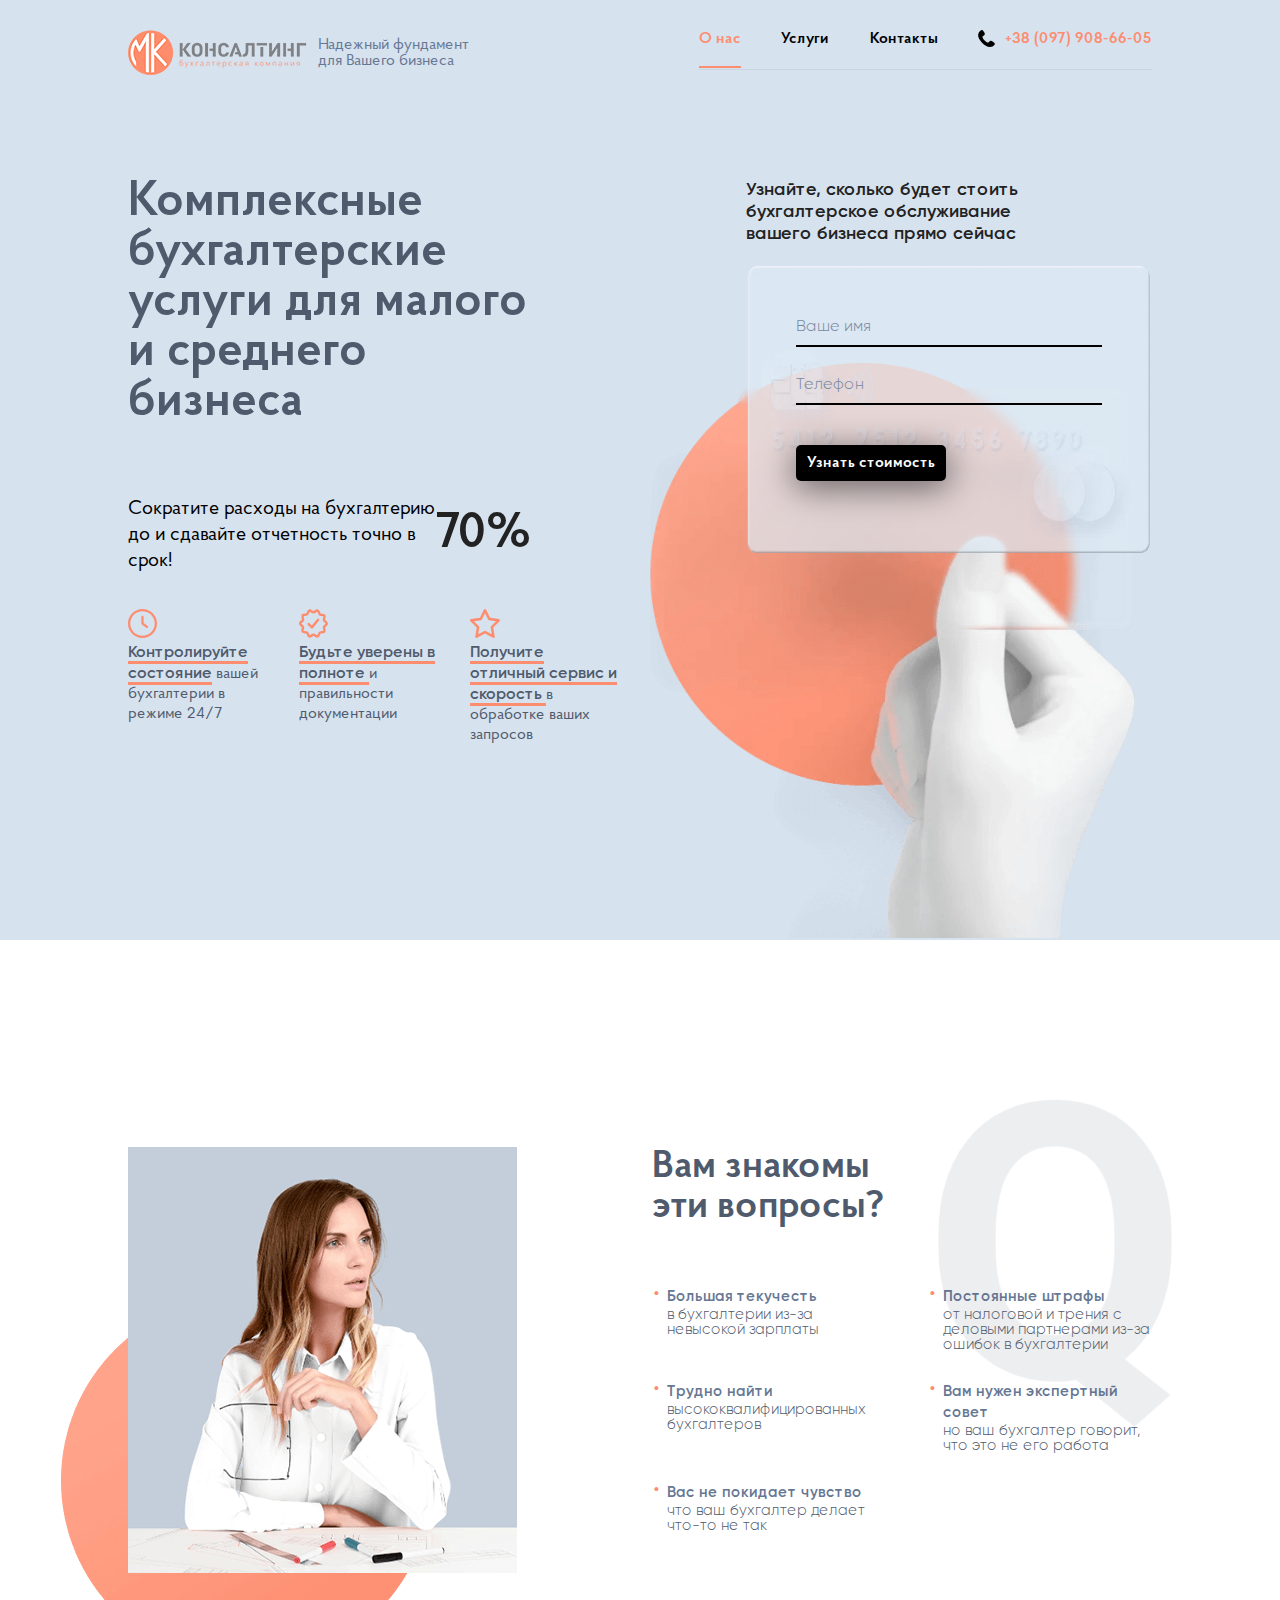
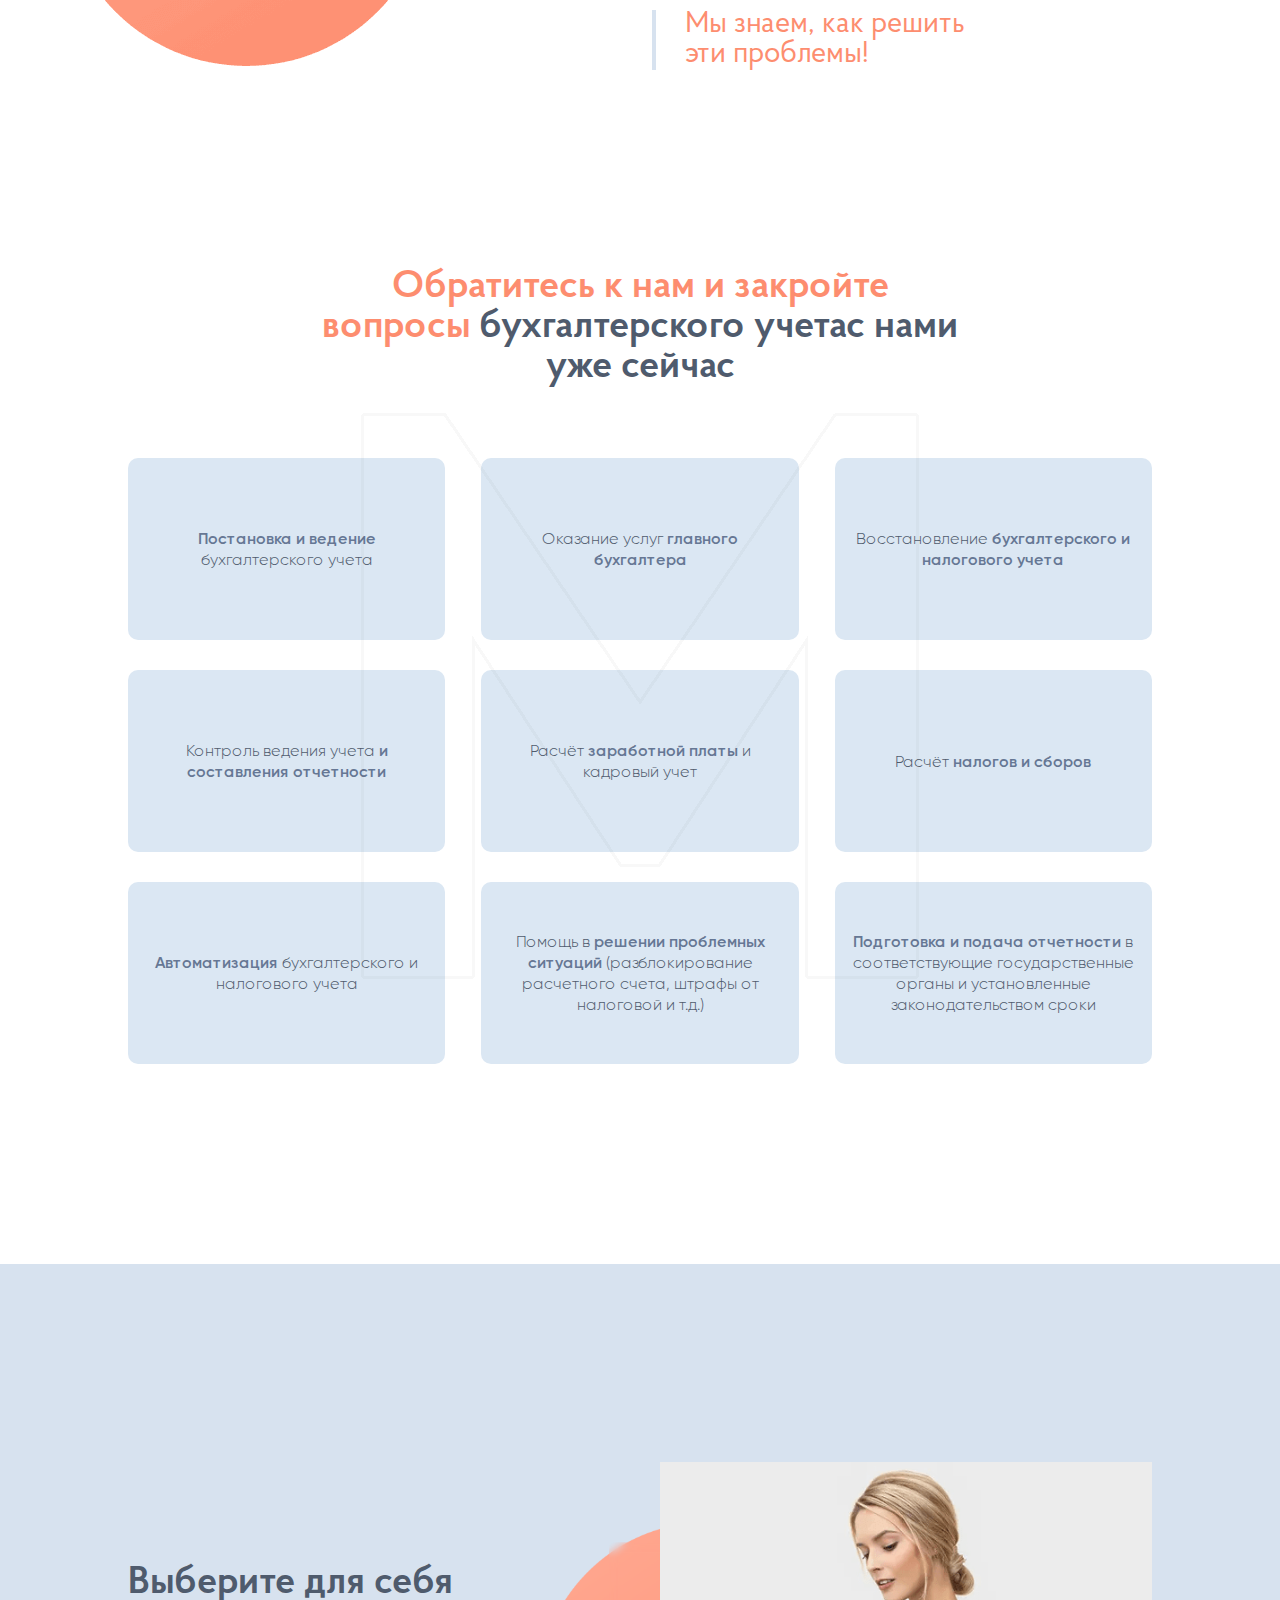
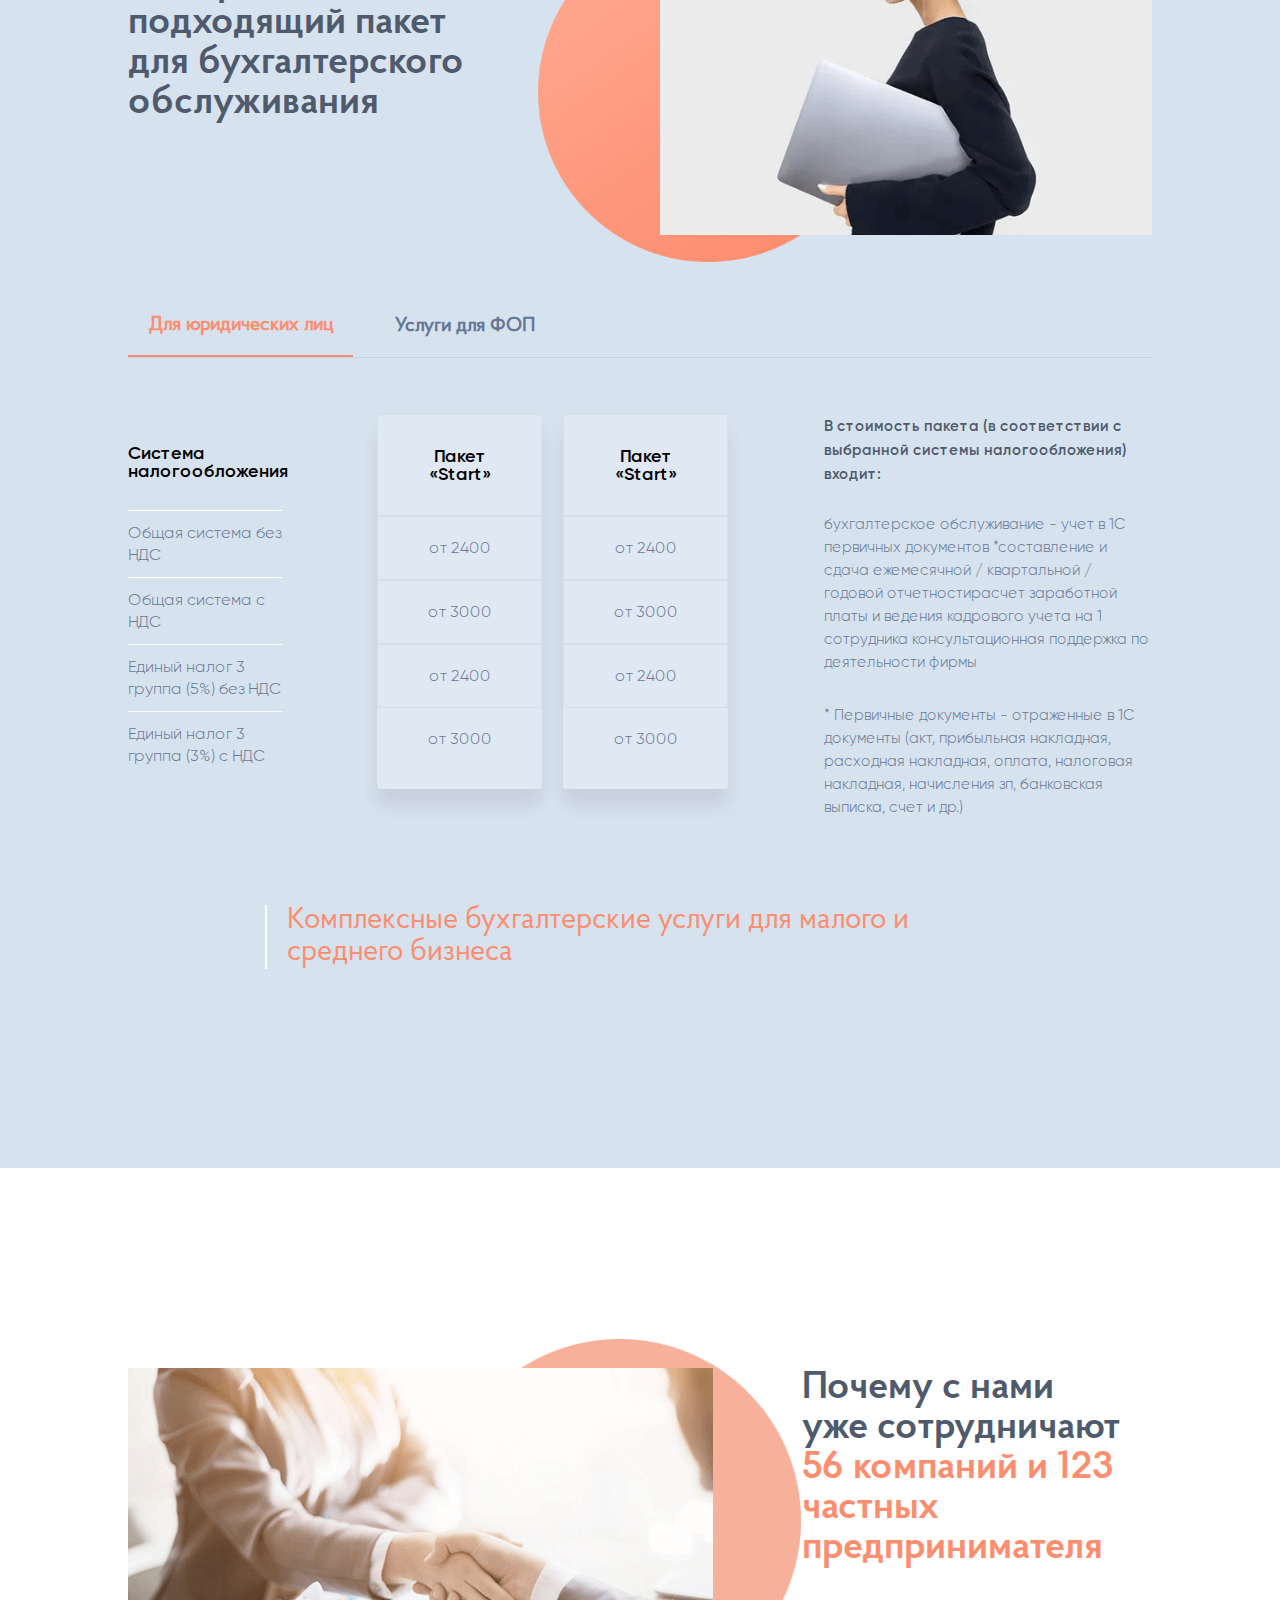
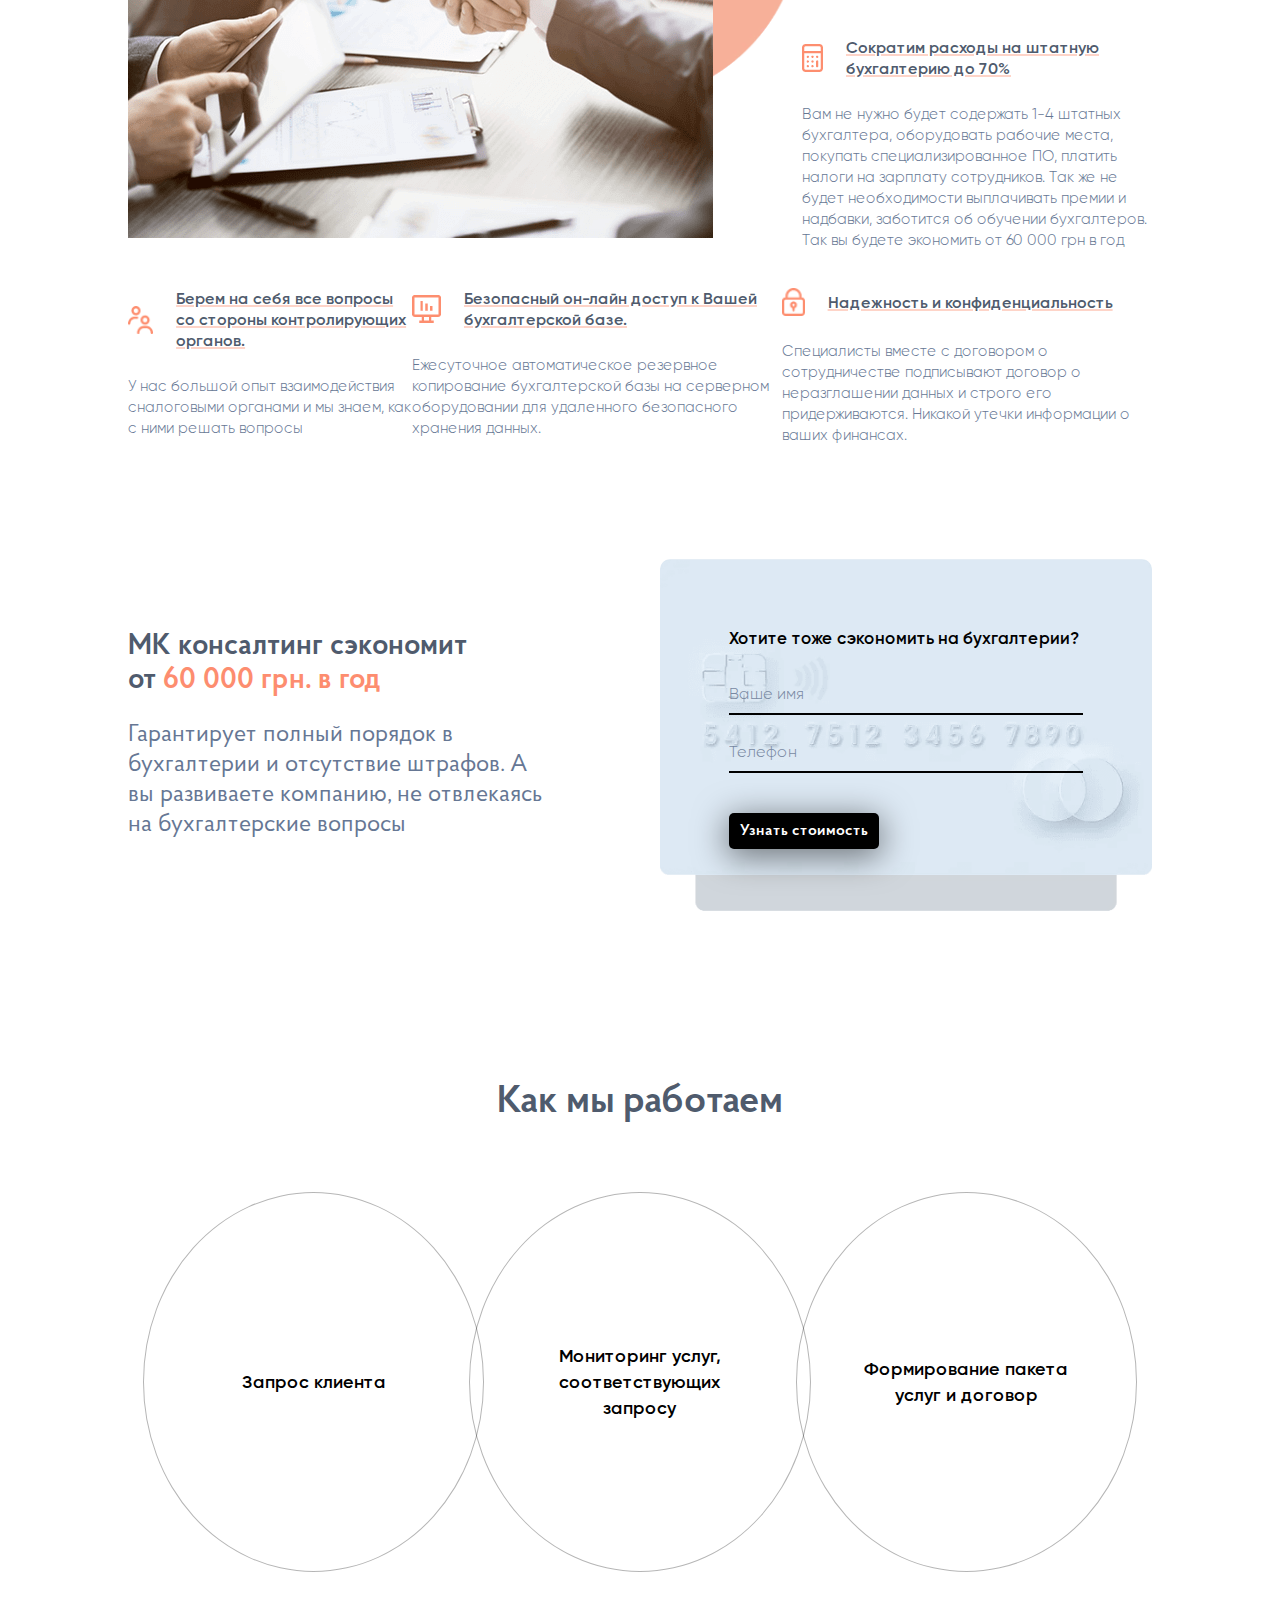
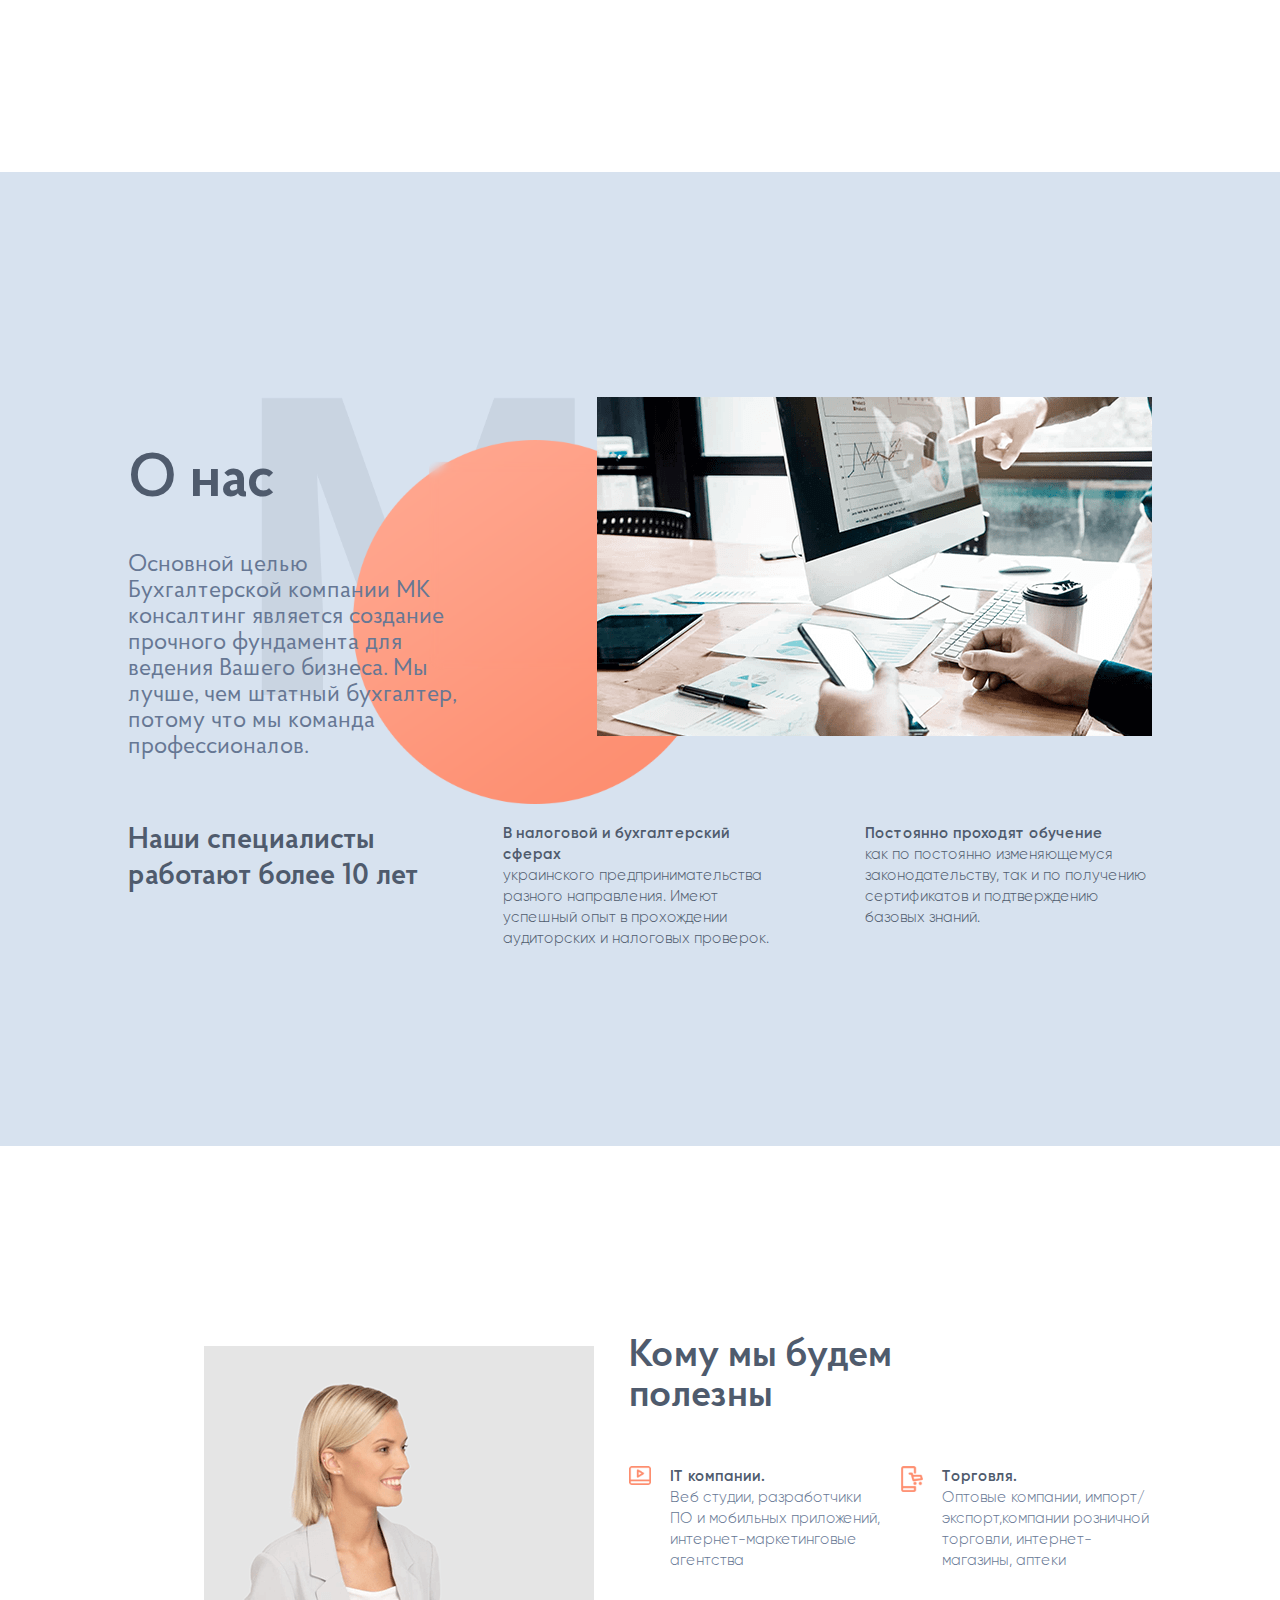
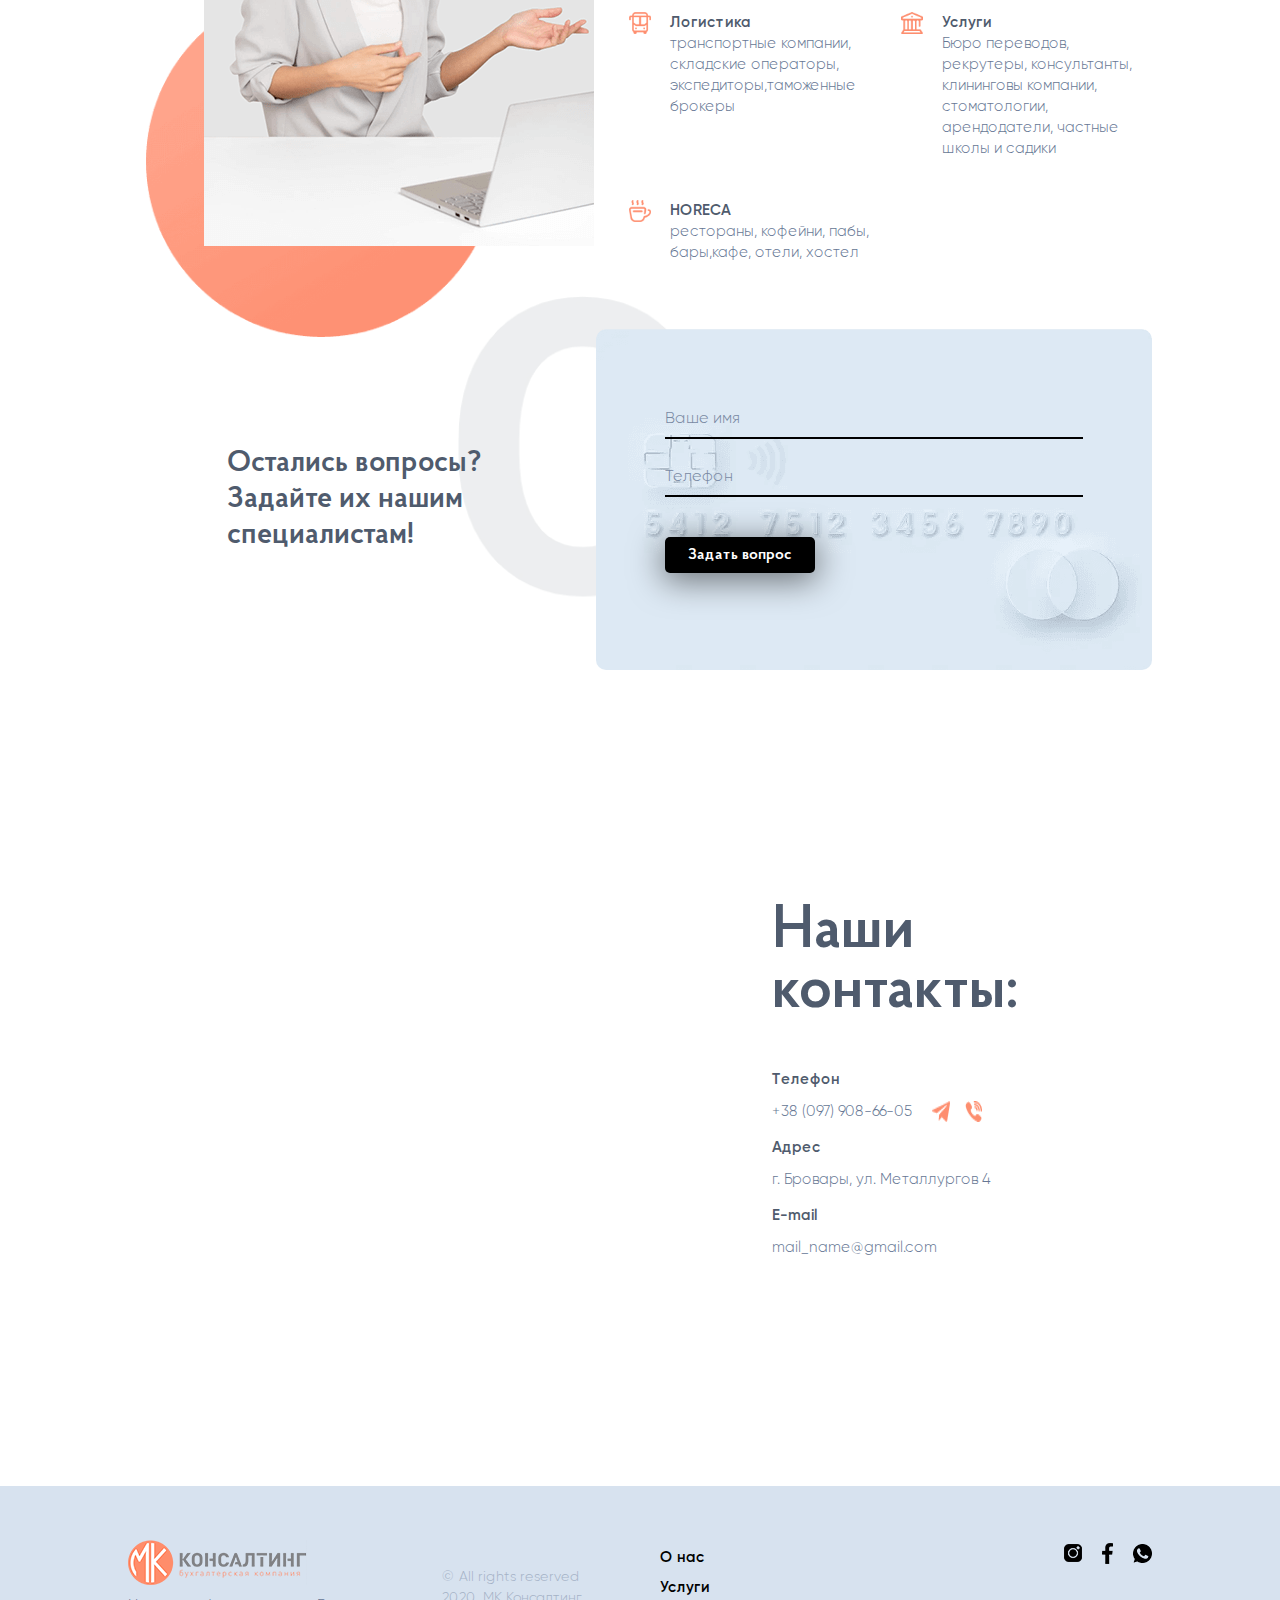
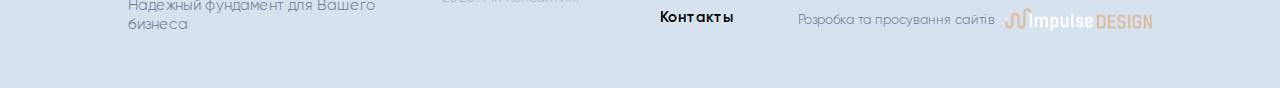
==== commit 3700b6a8: "compress" ====
--- a/index.html
+++ b/index.html
@@ -90,7 +90,7 @@
         <div class="_container">
             <div class="questions__wrapper">
                 <div class="questions__image wow pulse">
-                    <img src="./img/questions_img.webp" class="questions__img" alt="questions_image">
+                    <img src="./img/questions_img.png" class="questions__img" alt="questions_image">
                 </div>
                 <div class="questions__info">
                     <h3 class="questions__info-title wow bounceInDown">Вам знакомы эти вопросы?</h3>
@@ -139,7 +139,7 @@
                 вопросы <span> бухгалтерского учетас нами 
                 уже сейчас</span></h2>
                 <div class="M__block">
-                    <img src="./img/M.webp" class="services__M" alt="M">
+                    <img src="./img/M.png" class="services__M" alt="M">
                 </div>
 
             <div class="services__wrapper">
@@ -167,7 +167,7 @@
                 </div>
                 <div class="pacts-header__right wow  wow flipInX">
                     <div class="pacts-header__wrapper">
-                        <!-- <img src="img/woman1.webp" alt="Выберите для себя подходящий пакет"> -->
+                        <!-- <img src="img/woman1.png" alt="Выберите для себя подходящий пакет"> -->
                     </div>
                </div>
             </div>
@@ -252,13 +252,13 @@
         <div class="_container">
             <div class="advantages__wrapper">
                 <div class="advantages__wrapper-image wow pulse">
-                    <img src="./img/Advantages.webp" alt="advantages_img">
+                    <img src="./img/Advantages.png" alt="advantages_img">
                 </div>
                 <div class="advantages__wrapper-info">
                     <h4 class="advantages__wrapper-info__title">Почему с нами уже сотрудничают <span>56 компаний и 123 частных предпринимателя</span></h4>
                     <div class="advantages__item">
                         <div class="advantages__item-title">
-                            <img src="./img/calculator.webp" alt="calculator">
+                            <img src="./img/calculator.png" alt="calculator">
                             <span class="adv__title">Сократим расходы на штатную бухгалтерию до 70% </span>
                         </div>
                         <p class="advantages__item-information">Вам не нужно будет содержать 1-4 штатных бухгалтера, оборудовать рабочие места, покупать специализированное ПО, платить налоги на зарплату сотрудников. Так же не будет необходимости выплачивать премии и надбавки, заботится об обучении бухгалтеров. Так вы будете экономить от 60 000 грн в год</p>
@@ -268,21 +268,21 @@
             <div class="advantages__list">
                 <div class="advantages__item">
                     <div class="advantages__item-title">
-                        <img src="./img/users.webp" alt="users">
+                        <img src="./img/users.png" alt="users">
                         <span class="adv__title"> Берем на себя все вопросы со стороны контролирующих органов.</span>
                     </div>
                     <p class="advantages__item-information">У нас большой опыт взаимодействия сналоговыми органами и мы знаем, как с ними решать вопросы</p>
                 </div>
                 <div class="advantages__item">
                     <div class="advantages__item-title">
-                        <img src="./img/analytic.webp" alt="analytic">
+                        <img src="./img/analytic.png" alt="analytic">
                         <span class="adv__title">Безопасный он-лайн доступ к Вашей бухгалтерской базе.  </span>
                     </div>
                     <p class="advantages__item-information">Ежесуточное автоматическое резервное копирование бухгалтерской базы на серверном оборудовании для удаленного безопасного хранения данных.</p>
                 </div>
                 <div class="advantages__item">
                     <div class="advantages__item-title">
-                        <img src="./img/lock.webp" alt="lock">
+                        <img src="./img/lock.png" alt="lock">
                         <span class="adv__title">Надежность и конфиденциальность </span>
                     </div>
                     <p class="advantages__item-information">Специалисты вместе с договором о сотрудничестве подписывают договор о неразглашении данных и строго его придерживаются. Никакой утечки информации о ваших финансах.</p>
@@ -331,7 +331,7 @@
                         потому что мы команда профессионалов.</p>
                 </div>
                 <div class="about__wrapper-image wow pulse">
-                    <img src="./img/about.webp" alt="about_image">
+                    <img src="./img/about.png" alt="about_image">
                 </div>
             </div>
             <div class="about__details">
@@ -356,29 +356,29 @@
         <div class="_container">
             <div class="for-whom__wrapper">
                 <div class="for-whom__wrapper-image wow pulse">
-                    <img src="./img/for-whom.webp" alt="for-whom_image">
+                    <img src="./img/for-whom.png" alt="for-whom_image">
                 </div>
                 <div class="for-whom__wrapper-info">
                     <h5 class="for-whom__title">Кому мы будем полезны</h5>
                     <div class="for-whom__advertisement">
                         <div class="for-whom__item wow rotateIn">
-                            <img src="./img/itcompany.webp" alt="adv_img">
+                            <img src="./img/itcompany.png" alt="adv_img">
                             <p class="for-whom__item-info">ІТ компании.<span>Веб студии, разработчики ПО и мобильных приложений, интернет-маркетинговые агентства</span></p>
                         </div>
                         <div class="for-whom__item wow rotateIn">
-                            <img src="./img/saling.webp" alt="adv_img">
+                            <img src="./img/saling.png" alt="adv_img">
                             <p class="for-whom__item-info">Торговля. <span>Оптовые компании, импорт/экспорт,компании розничной торговли, интернет-магазины, аптеки</span></p>
                         </div>
                         <div class="for-whom__item wow rotateIn">
-                            <img src="./img/logistic.webp" alt="adv_img">
+                            <img src="./img/logistic.png" alt="adv_img">
                             <p class="for-whom__item-info">Логистика <span>транспортные компании, складские операторы, экспедиторы,таможенные брокеры</span></p>
                         </div>
                         <div class="for-whom__item wow rotateIn">
-                            <img src="./img/services_icon.webp" alt="adv_img">
+                            <img src="./img/services_icon.png" alt="adv_img">
                             <p class="for-whom__item-info">Услуги<span>Бюро переводов, рекрутеры, консультанты, клининговы компании, стоматологии, арендодатели, частные школы и садики</span></p>
                         </div>
                         <div class="for-whom__item wow rotateIn">
-                            <img src="./img/coffee.webp" alt="adv_img">
+                            <img src="./img/coffee.png" alt="adv_img">
                             <p class="for-whom__item-info">HORECA <span>рестораны, кофейни, пабы, бары,кафе, отели, хостел</span></p>
                         </div>
                     </div>
@@ -408,7 +408,7 @@
                     <div class="contacts__list">
                         <div class="contacts__item">
                             <p class="contacts__item-title">Телефон</p>
-                            <a href="tel:+380979086605" class="contacts__item-info">+38 (097) 908-66-05 <img src="./img/telegram.webp" class="telegram__icon" alt="telegram"> <img src="./img/viber.webp" alt="viber"></a>
+                            <a href="tel:+380979086605" class="contacts__item-info">+38 (097) 908-66-05 <img src="./img/telegram.png" class="telegram__icon" alt="telegram"> <img src="./img/viber.png" alt="viber"></a>
                         </div>
                         <div class="contacts__item">
                             <p class="contacts__item-title">Адрес</p>
@@ -443,13 +443,13 @@
                 </nav>
                 <div class="footer__social">
                     <div class="footer__social-icons">
-                        <a href="#"><img src="./img/insta.webp" alt="instagram"></a>
-                        <a href="#"><img src="./img/facebook.webp" alt="facebook"></a>
-                        <a href="#"><img src="./img/whatsapp.webp" alt="whatsapp"></a>
+                        <a href="#"><img src="./img/insta.png" alt="instagram"></a>
+                        <a href="#"><img src="./img/facebook.png" alt="facebook"></a>
+                        <a href="#"><img src="./img/whatsapp.png" alt="whatsapp"></a>
                     </div>
                    <div class="advertisement">
                        <p class="footer__social-label">Розробка та просування сайтів</p>
-                       <img src="./img/Impuls.webp" alt="Impuls">
+                       <img src="./img/Impuls.png" alt="Impuls">
                    </div>
 
                 </div>
@@ -457,7 +457,7 @@
         </div>
     </footer>
     <script src="https://code.jquery.com/jquery-3.5.1.js" integrity="sha256-QWo7LDvxbWT2tbbQ97B53yJnYU3WhH/C8ycbRAkjPDc=" crossorigin="anonymous"></script>
-    <script src="js/wow.min.js"></script>
+    <script src="js/wow.min.js" defer></script>
     <script src="js/script.js" defer></script>
 </body>
 </html>--- a/scss/style.css
+++ b/scss/style.css
@@ -1,933 +1 @@
-@font-face {
-  font-family: 'Proba Pro';
-  src: url("../fonts/ProbaPro-Regular.woff2") format("woff2"), url("../fonts/ProbaPro-Regular.woff") format("woff"), url("../fonts/ProbaPro-Regular.ttf") format("truetype");
-  font-weight: normal;
-  font-style: normal;
-  font-display: swap; }
-@font-face {
-  font-family: 'Gilroy-Light';
-  src: url("../fonts/Gilroy-Light.woff2") format("woff2"), url("../fonts/Gilroy-Light.woff") format("woff"), url("../fonts/Gilroy-Light.ttf") format("truetype");
-  font-weight: 300;
-  font-style: normal;
-  font-display: swap; }
-@font-face {
-  font-family: 'Gilroy-SemiBold';
-  src: url("../fonts/Gilroy-SemiBold.woff2") format("woff2"), url("../fonts/Gilroy-SemiBold.woff") format("woff"), url("../fonts/Gilroy-SemiBold.ttf") format("truetype");
-  font-weight: 600;
-  font-style: normal;
-  font-display: swap; }
-@font-face {
-  font-family: 'Proba Pro SmBd';
-  src: url("../fonts/ProbaPro-SemiBold.woff2") format("woff2"), url("../fonts/ProbaPro-SemiBold.woff") format("woff"), url("../fonts/ProbaPro-SemiBold.ttf") format("truetype");
-  font-weight: 600;
-  font-style: normal;
-  font-display: swap; }
-* {
-  box-sizing: border-box; }
-
-body {
-  font-family: 'Proba Pro'; }
-
-._container {
-  width: 1144px;
-  margin: 0 auto; }
-
-header {
-  background-color: #D7E2EF; }
-
-.header-wrapper {
-  display: flex;
-  justify-content: space-between; }
-.header__container {
-  padding: 30px 0px; }
-.header__left {
-  display: flex;
-  justify-content: space-between;
-  max-width: 350px;
-  align-items: center;
-  width: 40%; }
-  .header__left a {
-    margin-right: 11px; }
-  .header__left p {
-    color: #667794;
-    font-size: 16px; }
-
-.menu {
-  max-width: 453px;
-  width: 100%; }
-  .menu__body {
-    padding-bottom: 22px;
-    border-bottom: 1px solid #CAD5E1; }
-  .menu__list {
-    display: flex;
-    justify-content: space-between;
-    align-items: center; }
-    .menu__list li {
-      font-family: 'Proba Pro SmBd';
-      outline: none; }
-      .menu__list li a {
-        text-decoration: none; }
-  .menu__link {
-    color: #000000; }
-    .menu__link-active {
-      color: #FD8D6F;
-      border-bottom: 2px solid #FD8D6F;
-      padding-bottom: 19px; }
-    .menu__link-tel {
-      color: #FD8D6F;
-      display: flex;
-      align-items: center; }
-      .menu__link-tel img {
-        margin-right: 10px; }
-
-.header__actions {
-  padding: 103px 0px 0px;
-  display: flex;
-  justify-content: space-between; }
-
-.actions-header__services {
-  width: 48%;
-  padding-bottom: 165px; }
-
-.services-actions h1 {
-  font-family: 'Proba Pro SmBd';
-  font-size: 50px;
-  color: #4F5B6D;
-  max-width: 400px; }
-.services-actions__discount {
-  margin-top: 68px;
-  display: flex;
-  justify-content: space-between;
-  align-items: center;
-  width: 82%; }
-  .services-actions__discount p {
-    font-size: 20px;
-    color: #000;
-    max-width: 336px;
-    width: 100%;
-    line-height: 26px; }
-  .services-actions__discount span {
-    font-size: 50px;
-    font-family: 'Proba Pro SmBd'; }
-.services-actions .action-tip {
-  display: flex;
-  justify-content: space-between;
-  margin-top: 35px; }
-  .services-actions .action-tip_item {
-    max-width: 150px; }
-    .services-actions .action-tip_item p {
-      color: #4F5B6D;
-      line-height: 20px; }
-    .services-actions .action-tip_item span {
-      font-family: 'Gilroy-SemiBold';
-      border-bottom: 3px solid #FD8D6F; }
-
-.header-mob {
-  display: none; }
-.header__form {
-  width: 49%; }
-
-.form-header {
-  background: url(../img/hand.webp) no-repeat;
-  background-size: 108%;
-  background-position: 25% 99%;
-  margin-bottom: -30px; }
-  .form-header__control {
-    float: right;
-    width: 81%; }
-    .form-header__control h4 {
-      font-size: 18px;
-      line-height: 22px;
-      font-family: 'Gilroy-SemiBold';
-      margin-bottom: 20px;
-      max-width: 328px; }
-
-#from-discover,
-#form__info,
-#form__question {
-  padding: 42px 50px;
-  border-radius: 10px;
-  display: flex;
-  flex-direction: column; }
-  #from-discover input,
-  #form__info input,
-  #form__question input {
-    border: none;
-    border-bottom: 2px solid #000;
-    margin-bottom: 17px;
-    background-color: transparent;
-    padding: 10px 0px;
-    font-size: 16px;
-    font-family: 'Gilroy-Light'; }
-  #from-discover input::placeholder,
-  #form__info input::placeholder,
-  #form__question input::placeholder {
-    color: #7888A2; }
-  #from-discover button,
-  #form__info button,
-  #form__question button {
-    margin-top: 23px;
-    width: 150px;
-    font-family: 'Proba Pro SmBd';
-    color: #fff;
-    background-color: #000;
-    border: none;
-    border-radius: 5px;
-    padding: 10px;
-    transition: 0.3s;
-    box-shadow: 0 6px 33px 2px rgba(0, 0, 0, 0.5); }
-    #from-discover button:hover,
-    #form__info button:hover,
-    #form__question button:hover {
-      background-color: #FD8D6F;
-      color: #000;
-      transition: 0.3s; }
-
-.pacts {
-  padding: 198px 0px 27px;
-  background-color: #D7E2EF; }
-  .pacts-circle {
-    position: absolute;
-    z-index: 1;
-    top: 16%;
-    right: 22%;
-    width: 38%; }
-
-.pacts-header {
-  display: flex;
-  justify-content: space-between;
-  position: relative; }
-  .pacts-header__left {
-    width: 36%;
-    padding-top: 101px; }
-    .pacts-header__left h2 {
-      color: #4F5B6D;
-      font-size: 40px;
-      font-family: 'Proba Pro SmBd'; }
-  .pacts-header__right {
-    width: 48%;
-    max-width: 556px;
-    background: url(../img/woman1.webp) no-repeat;
-    background-size: 144%;
-    height: 373px;
-    background-position: 44% 43%;
-    z-index: 1; }
-
-.title {
-  font-family: inherit;
-  font-size: 2rem;
-  font-weight: 600;
-  line-height: inherit; }
-
-.paragraph {
-  font-family: inherit;
-  font-size: 1rem;
-  font-weight: normal;
-  line-height: inherit; }
-
-.main .tab {
-  width: 100%;
-  height: auto;
-  padding: 60px 0; }
-  .main .tab-info {
-    margin: 56px auto;
-    max-width: 750px; }
-    .main .tab-info p {
-      color: #FD8D6F;
-      border-left: 2px solid #fff;
-      padding-left: 20px;
-      font-size: 30px;
-      line-height: 32px; }
-  .main .tab-menu {
-    display: flex;
-    align-items: center;
-    max-width: 100%;
-    height: auto;
-    margin: 0 auto;
-    border-bottom: 1.3px solid #C5D1E0;
-    transition: all 0.3s ease; }
-    .main .tab-menu-link {
-      position: relative;
-      overflow: hidden;
-      font-family: inherit;
-      font-size: 20px;
-      font-weight: 600;
-      line-height: inherit;
-      cursor: pointer;
-      width: 22%;
-      height: auto;
-      padding: 20px 0;
-      border-bottom: 2.5px solid transparent;
-      color: #667794;
-      transition: all 0.3s ease;
-      border: none;
-      background: unset; }
-      .main .tab-menu-link::before {
-        position: absolute;
-        content: "";
-        top: 0;
-        left: 0;
-        width: 100%;
-        height: auto;
-        z-index: 2; }
-      .main .tab-menu-link.active {
-        bottom: 0px;
-        z-index: 0;
-        overflow: hidden;
-        border-bottom: 2.5px solid #FD8D6F;
-        color: #FD8D6F; }
-  .main .tab-bar {
-    padding: 56px 0;
-    overflow: hidden; }
-    .main .tab-bar-content {
-      display: none;
-      width: 100%;
-      min-height: 10rem;
-      transition: all 0.3s ease; }
-      .main .tab-bar-content.active {
-        display: block; }
-
-.tab-content {
-  display: flex;
-  justify-content: space-between; }
-  .tab-content__system {
-    width: 15%;
-    margin-top: 30px; }
-    .tab-content__system h5 {
-      font-family: 'Gilroy-SemiBold';
-      color: #000;
-      font-size: 18px;
-      margin-bottom: 30px; }
-    .tab-content__system li {
-      color: #667794;
-      font-family: 'Gilroy-Light';
-      font-size: 16px;
-      padding: 11px 0px;
-      line-height: 22px;
-      border-top: 1px solid #fff; }
-
-.paks-content {
-  width: 41%;
-  display: flex;
-  justify-content: space-between;
-  max-width: 351px; }
-  .paks-content__item {
-    background-color: #DFE8F3;
-    border-radius: 4px;
-    text-align: center;
-    box-shadow: 0 17px 17px rgba(0, 0, 0, 0.08);
-    width: 47%;
-    max-height: 375px; }
-    .paks-content__item h5 {
-      font-family: 'Gilroy-SemiBold';
-      color: #000;
-      font-size: 18px;
-      border: 1px solid #D7DFEA;
-      padding: 32px; }
-    .paks-content__item ul li {
-      color: #667794;
-      font-family: 'Gilroy-Light';
-      padding: 23px 0px;
-      border: 1px solid #D7DFEA; }
-      .paks-content__item ul li:last-child {
-        border: none; }
-
-.prices-content {
-  width: 32%;
-  font-size: 15px; }
-  .prices-content__about {
-    color: #4F5B6D;
-    font-family: 'Gilroy-SemiBold';
-    margin-bottom: 27px;
-    line-height: 24px; }
-  .prices-content__description {
-    font-family: 'Gilroy-Light';
-    color: #667794;
-    line-height: 23px;
-    margin-bottom: 30px; }
-
-@media screen and (max-width: 1500px) {
-  ._container {
-    width: 80%; } }
-.questions__wrapper {
-  padding-top: 207px;
-  padding-bottom: 102px;
-  display: flex;
-  justify-content: space-between;
-  max-width: 1031px;
-  margin: 0 auto;
-  position: relative; }
-  .questions__wrapper::after {
-    content: "";
-    position: absolute;
-    top: 19%;
-    right: -2%;
-    background: url(../img/q.webp) no-repeat;
-    background-size: 100%;
-    width: 23%;
-    height: 100%;
-    opacity: 0.1; }
-  .questions__wrapper .questions__image {
-    position: relative; }
-    .questions__wrapper .questions__image .questions__img {
-      max-width: 389px;
-      height: auto;
-      z-index: 1;
-      position: relative; }
-  .questions__wrapper .questions__image::before {
-    content: url(../img/Ellipse.webp);
-    left: -67px;
-    position: absolute;
-    bottom: 0px;
-    position: absolute;
-    max-width: 371px;
-    height: auto; }
-  .questions__wrapper .questions__info {
-    padding-left: 20px;
-    max-width: 520px;
-    display: flex;
-    flex-direction: column;
-    align-items: flex-start; }
-    .questions__wrapper .questions__info .questions__info-title {
-      color: #4f5b6d;
-      font-family: "Proba Pro SmBd";
-      font-size: 40px;
-      line-height: 40px;
-      padding-bottom: 59px;
-      max-width: 240px; }
-    .questions__wrapper .questions__info .questions__list {
-      display: flex;
-      flex-wrap: wrap;
-      justify-content: space-between; }
-      .questions__wrapper .questions__info .questions__list .questions__item {
-        position: relative;
-        max-width: 224px;
-        padding-left: 15px;
-        padding-bottom: 29px;
-        display: flex;
-        flex-direction: column; }
-        .questions__wrapper .questions__info .questions__list .questions__item .questions__item-title {
-          color: #667794;
-          font-family: "Gilroy-SemiBold";
-          font-size: 15px;
-          line-height: 21px; }
-        .questions__wrapper .questions__info .questions__list .questions__item .questions__item-information {
-          font-family: "Gilroy-Light";
-          color: #4f5b6d;
-          font-size: 15px; }
-      .questions__wrapper .questions__info .questions__list .questions__item::before {
-        color: #fd8d6f;
-        content: ".";
-        font-size: 40px;
-        top: -21px;
-        left: 0;
-        position: absolute; }
-    .questions__wrapper .questions__info .decision {
-      margin-top: 48px;
-      max-width: 322px;
-      padding-left: 29px;
-      border-left: 4px solid #d7e2ef; }
-    .questions__wrapper .questions__info .decision__label {
-      color: #fd8d6f;
-      font-family: "Proba Pro";
-      font-size: 30px;
-      line-height: 30px; }
-
-.services {
-  padding-top: 95px;
-  padding-bottom: 170px; }
-  .services .services__title {
-    font-family: "Proba Pro SmBd";
-    font-size: 40px;
-    font-weight: 400;
-    line-height: 40px;
-    color: #fd8d6f;
-    max-width: 645px;
-    margin: auto;
-    text-align: center;
-    margin-bottom: 71px; }
-    .services .services__title span {
-      color: #4f5b6d; }
-  .services .M__block {
-    display: flex;
-    justify-content: center;
-    position: relative;
-    opacity: 0.5;
-    z-index: 1; }
-    .services .M__block .services__M {
-      z-index: 1;
-      transform: translateY(-45px);
-      position: absolute; }
-  .services .services__wrapper {
-    display: flex;
-    flex-wrap: wrap;
-    position: relative;
-    justify-content: space-between; }
-    .services .services__wrapper .services__item {
-      border-radius: 10px;
-      background-color: #dbe7f3;
-      width: 31%;
-      height: 182px;
-      margin-bottom: 30px;
-      padding: 72px 5px;
-      display: flex;
-      justify-content: center;
-      align-items: center; }
-      .services .services__wrapper .services__item .services__item-label {
-        color: #667794;
-        font-size: 16px;
-        line-height: 21px;
-        font-family: "Gilroy-SemiBold";
-        max-width: 284px;
-        text-align: center; }
-        .services .services__wrapper .services__item .services__item-label span {
-          color: #4f5b6d;
-          font-family: "Gilroy-Light"; }
-
-.advantages {
-  padding-top: 200px;
-  margin-bottom: 99px; }
-  .advantages .advantages__wrapper {
-    display: flex;
-    justify-content: space-between;
-    margin-bottom: 37px; }
-    .advantages .advantages__wrapper .advantages__wrapper-image {
-      position: relative; }
-      .advantages .advantages__wrapper .advantages__wrapper-image::after {
-        content: "";
-        position: absolute;
-        top: -6%;
-        left: 53%;
-        background: url(../img/circle-adv.webp) no-repeat;
-        background-size: 62%;
-        height: 100%;
-        width: 100%;
-        opacity: 0.4; }
-      .advantages .advantages__wrapper .advantages__wrapper-image img {
-        max-width: 585px;
-        height: auto;
-        width: 100%;
-        z-index: 1;
-        position: relative; }
-    .advantages .advantages__wrapper .advantages__wrapper-info {
-      display: flex;
-      flex-direction: column;
-      max-width: 375px;
-      width: 56%;
-      padding-left: 25px; }
-      .advantages .advantages__wrapper .advantages__wrapper-info .advantages__wrapper-info__title {
-        font-family: "Proba Pro SmBd";
-        font-size: 40px;
-        font-weight: 400;
-        line-height: 40px;
-        color: #4f5b6d;
-        max-width: 325px;
-        margin-bottom: 69px; }
-        .advantages .advantages__wrapper .advantages__wrapper-info .advantages__wrapper-info__title span {
-          color: #fd8d6f; }
-  .advantages .advantages__list {
-    display: flex;
-    justify-content: space-between; }
-  .advantages .advantages__saving {
-    margin-top: 113px;
-    display: flex;
-    justify-content: space-between;
-    align-items: center; }
-    .advantages .advantages__saving .advantages__saving-info {
-      max-width: 450px;
-      padding-right: 20px; }
-      .advantages .advantages__saving .advantages__saving-info .advantages__saving-title {
-        color: #4f5b6d;
-        font-family: "Proba Pro SmBd";
-        font-size: 30px;
-        line-height: 34px;
-        max-width: 350px; }
-      .advantages .advantages__saving .advantages__saving-info span {
-        color: #fd8d6f; }
-      .advantages .advantages__saving .advantages__saving-info .advantages__saving-subtitle {
-        color: #667794;
-        font-family: "Proba Pro";
-        font-size: 24px;
-        line-height: 30px;
-        margin-top: 22px; }
-    .advantages .advantages__saving .advantages__saving-form .advantages__saving-form__title {
-      color: #000000;
-      font-family: "Gilroy-SemiBold";
-      font-size: 17px;
-      line-height: 21px;
-      margin-bottom: 25px; }
-
-.advantages__item {
-  max-width: 370px; }
-  .advantages__item .advantages__item-title {
-    margin-bottom: 25px;
-    display: flex;
-    align-items: center; }
-    .advantages__item .advantages__item-title .adv__title {
-      color: #4f5b6d;
-      font-family: "Gilroy-SemiBold";
-      font-size: 16px;
-      line-height: 21px;
-      text-decoration: 2px underline solid #fd8e6f62; }
-    .advantages__item .advantages__item-title img {
-      margin-right: 23px;
-      height: 28px; }
-  .advantages__item .advantages__item-information {
-    color: #667794;
-    font-family: "Gilroy-Light";
-    font-size: 15px;
-    line-height: 21px; }
-
-#from-discover {
-  background: url(../img/finger.png) no-repeat;
-  background-size: 100% 100%;
-  min-height: 292px; }
-
-#form__info {
-  border-radius: 10px;
-  background: url(../img/bg-formadv.webp) no-repeat;
-  background-size: 100% 100%;
-  padding: 69px 69px 62px 69px;
-  width: 48%; }
-
-#form__question {
-  border-radius: 10px;
-  background-color: #dbe7f3;
-  padding: 69px 69px 62px 69px;
-  background: url(../img/bg-formadv.webp) no-repeat;
-  background-size: cover;
-  max-width: 556px;
-  width: 100%;
-  min-height: 341px;
-  position: relative; }
-  #form__question::after {
-    position: absolute;
-    content: "";
-    background: url(../img/q.webp) no-repeat;
-    background-size: 45%;
-    width: 100%;
-    height: 100%;
-    top: -10%;
-    right: 25%;
-    z-index: -2;
-    opacity: 0.1; }
-
-.workprocess {
-  padding-top: 72px;
-  padding-bottom: 200px; }
-  .workprocess .workprocess__title {
-    color: #4f5b6d;
-    font-family: "Proba Pro SmBd";
-    font-size: 40px;
-    text-align: center;
-    line-height: 40px;
-    padding-bottom: 70px; }
-  .workprocess .workprocess__wrapper {
-    display: flex;
-    justify-content: center; }
-    .workprocess .workprocess__wrapper .workprocess__item {
-      height: 380px;
-      width: 40%;
-      border-radius: 50%;
-      border: 1px solid rgba(0, 0, 0, 0.29);
-      color: #000000;
-      font-family: "Gilroy-SemiBold";
-      font-size: 18px;
-      transition: 0.5s;
-      line-height: 26px;
-      display: flex;
-      justify-content: center;
-      align-items: center;
-      cursor: pointer;
-      text-align: center; }
-      .workprocess .workprocess__wrapper .workprocess__item span {
-        max-width: 227px; }
-    .workprocess .workprocess__wrapper .workprocess__item:first-child {
-      transform: translateX(15px); }
-    .workprocess .workprocess__wrapper .workprocess__item:last-child {
-      transform: translateX(-15px); }
-    .workprocess .workprocess__wrapper .workprocess__item:hover {
-      background-color: #fd8e6fe8;
-      border: none;
-      transition: 0.5s; }
-
-.about {
-  padding-top: 225px;
-  padding-bottom: 197px;
-  background-color: #d7e2ef; }
-  .about .about__wrapper {
-    display: flex;
-    justify-content: space-between;
-    align-items: center;
-    position: relative; }
-    .about .about__wrapper::before {
-      position: absolute;
-      content: "";
-      background: url(../img/mk.webp) no-repeat;
-      background-size: 60%;
-      width: 100%;
-      height: 100%;
-      top: 0%;
-      left: 13%;
-      opacity: 0.1;
-      z-index: 2; }
-    .about .about__wrapper-image {
-      z-index: 3;
-      position: relative;
-      padding-bottom: 87px; }
-      .about .about__wrapper-image::after {
-        position: absolute;
-        content: "";
-        background: url(../img/circle-form.svg) no-repeat;
-        background-size: 75%;
-        width: 100%;
-        height: 100%;
-        top: 10%;
-        right: 44%;
-        z-index: -2; }
-    .about .about__wrapper .about__wrapper-info {
-      max-width: 330px;
-      z-index: 5; }
-      .about .about__wrapper .about__wrapper-info .about__title {
-        color: #4f5b6d;
-        font-family: "Proba Pro SmBd";
-        font-size: 60px;
-        line-height: 40px;
-        margin-bottom: 51px; }
-      .about .about__wrapper .about__wrapper-info .about__subtitle {
-        color: #667794;
-        font-family: "Proba Pro";
-        font-size: 24px;
-        line-height: 26px; }
-  .about .about__details {
-    display: flex;
-    justify-content: space-between;
-    max-width: 1070px; }
-    .about .about__details .about__details-item .experience {
-      color: #4f5b6d;
-      font-family: "Proba Pro SmBd";
-      font-size: 30px;
-      line-height: 36px;
-      max-width: 300px;
-      display: block; }
-    .about .about__details .about__details-item .details__item-info {
-      max-width: 287px;
-      color: #667794;
-      font-size: 15px;
-      line-height: 21px;
-      color: #4f5b6d;
-      font-family: "Gilroy-SemiBold"; }
-      .about .about__details .about__details-item .details__item-info span {
-        font-family: "Gilroy-Light";
-        display: block; }
-
-.contacts {
-  padding-top: 100px;
-  padding-bottom: 210px; }
-  .contacts .contacts__wrapper {
-    display: flex;
-    justify-content: space-between; }
-    .contacts .contacts__wrapper .contacts__map iframe {
-      width: 555px;
-      height: 402px; }
-    .contacts .contacts__wrapper .contacts__info {
-      width: 40%;
-      padding-top: 32px;
-      padding-left: 30px; }
-      .contacts .contacts__wrapper .contacts__info .contacts__title {
-        color: #4f5b6d;
-        font-family: "Proba Pro SmBd";
-        font-size: 60px;
-        line-height: 60px;
-        margin-bottom: 47px;
-        max-width: 300px; }
-      .contacts .contacts__wrapper .contacts__info .contacts__item .contacts__item-title {
-        color: #4f5b6d;
-        font-family: "Gilroy-SemiBold";
-        font-size: 15px;
-        line-height: 21px;
-        margin-bottom: 11px; }
-      .contacts .contacts__wrapper .contacts__info .contacts__item .contacts__item-info {
-        color: #667794;
-        font-size: 15px;
-        font-family: "Gilroy-Light";
-        line-height: 21px;
-        text-decoration: none;
-        display: flex;
-        margin-bottom: 15px; }
-        .contacts .contacts__wrapper .contacts__info .contacts__item .contacts__item-info .telegram__icon {
-          margin: 0px 15px 0px 20px; }
-
-.for-whom {
-  padding-top: 190px;
-  padding-bottom: 100px; }
-  .for-whom .for-whom__wrapper {
-    display: flex;
-    justify-content: space-between;
-    max-width: 1142px;
-    margin: 0 auto; }
-    .for-whom .for-whom__wrapper .for-whom__wrapper-image {
-      margin-left: 76px;
-      position: relative;
-      padding-top: 10px; }
-      .for-whom .for-whom__wrapper .for-whom__wrapper-image::after {
-        position: absolute;
-        content: "";
-        background: url(../img/Ellipse.webp) no-repeat;
-        background-size: 90%;
-        width: 100%;
-        height: 100%;
-        top: 44%;
-        right: 15%;
-        z-index: -2; }
-    .for-whom .for-whom__wrapper .for-whom__wrapper-info {
-      padding-left: 35px; }
-      .for-whom .for-whom__wrapper .for-whom__wrapper-info .for-whom__title {
-        color: #4f5b6d;
-        font-family: "Proba Pro SmBd";
-        font-size: 40px;
-        line-height: 40px;
-        margin-bottom: 50px;
-        max-width: 300px; }
-      .for-whom .for-whom__wrapper .for-whom__wrapper-info .for-whom__advertisement {
-        display: flex;
-        flex-wrap: wrap;
-        max-width: 550px;
-        justify-content: space-between; }
-        .for-whom .for-whom__wrapper .for-whom__wrapper-info .for-whom__advertisement .for-whom__item {
-          display: flex;
-          align-items: flex-start;
-          width: 48%;
-          margin-bottom: 41px; }
-          .for-whom .for-whom__wrapper .for-whom__wrapper-info .for-whom__advertisement .for-whom__item img {
-            margin-right: 19px;
-            min-width: 22px;
-            height: auto; }
-          .for-whom .for-whom__wrapper .for-whom__wrapper-info .for-whom__advertisement .for-whom__item .for-whom__item-info {
-            font-size: 15px;
-            line-height: 21px;
-            color: #4f5b6d;
-            font-family: "Gilroy-SemiBold"; }
-            .for-whom .for-whom__wrapper .for-whom__wrapper-info .for-whom__advertisement .for-whom__item .for-whom__item-info span {
-              font-family: "Gilroy-Light";
-              color: #667794;
-              display: block; }
-  .for-whom .other__questions {
-    margin-top: 25px;
-    display: flex;
-    justify-content: space-between;
-    align-items: center; }
-    .for-whom .other__questions .other__questions-title {
-      color: #4f5b6d;
-      font-family: "Proba Pro SmBd";
-      font-size: 30px;
-      line-height: 36px;
-      max-width: 255px;
-      margin-left: 99px; }
-
-.footer {
-  background-color: #d7e2ef; }
-  .footer .footer__wrapper {
-    display: flex;
-    justify-content: space-between;
-    align-items: center;
-    min-height: 202px; }
-    .footer .footer__wrapper .footer__logo {
-      max-width: 250px; }
-      .footer .footer__wrapper .footer__logo p {
-        color: #667794;
-        font-size: 15px;
-        font-family: "Gilroy-Light";
-        line-height: 19px;
-        margin-top: 11px; }
-    .footer .footer__wrapper .footer__copyright {
-      max-width: 155px;
-      opacity: 0.45;
-      color: #667794;
-      font-size: 14px;
-      font-family: "Gilroy-Light";
-      line-height: 21px; }
-    .footer .footer__wrapper .footer_navigation .footer__item a {
-      cursor: pointer;
-      color: #000;
-      font-family: "Gilroy-SemiBold";
-      font-size: 15px;
-      transition: 0.5s;
-      line-height: 30px;
-      text-decoration: none; }
-    .footer .footer__wrapper .footer_navigation .footer__item a:hover {
-      color: #fd8d6f;
-      transition: 0.5s; }
-    .footer .footer__wrapper .footer__social {
-      max-width: 370px;
-      display: flex;
-      flex-direction: column;
-      align-items: flex-end; }
-      .footer .footer__wrapper .footer__social .footer__social-icons a {
-        cursor: pointer; }
-      .footer .footer__wrapper .footer__social .footer__social-icons a:nth-child(2) {
-        margin: 0px 16px; }
-      .footer .footer__wrapper .footer__social .advertisement {
-        margin-top: 44px;
-        display: flex; }
-        .footer .footer__wrapper .footer__social .advertisement .footer__social-label {
-          color: #667794;
-          font-family: "Gilroy-Light";
-          font-size: 13px;
-          line-height: 24px;
-          letter-spacing: 0.31px;
-          margin-right: 11px; }
-
-#button {
-  display: inline-block;
-  background-color: #fd8d6f;
-  width: 50px;
-  height: 50px;
-  text-align: center;
-  border-radius: 4px;
-  position: fixed;
-  bottom: 30px;
-  right: 30px;
-  transition: background-color .3s,  opacity .5s, visibility .5s;
-  opacity: 0;
-  visibility: hidden;
-  z-index: 1000; }
-
-#button:hover {
-  cursor: pointer;
-  background-color: #4f5b6d; }
-
-#button:active {
-  background-color: #555; }
-
-#button.show {
-  opacity: 1;
-  visibility: visible;
-  display: flex;
-  justify-content: center; }
-  #button.show img {
-    width: 60%; }
-
-/* Styles for the content section */
-.content {
-  width: 77%;
-  margin: 50px auto;
-  font-family: 'Merriweather', serif;
-  font-size: 17px;
-  color: #6c767a;
-  line-height: 1.9; }
-
-@media (min-width: 500px) {
-  .content {
-    width: 43%; }
-
-  #button {
-    margin: 30px; } }
-.content h1 {
-  margin-bottom: -10px;
-  color: #03a9f4;
-  line-height: 1.5; }
-
-.content h3 {
-  font-style: italic;
-  color: #96a2a7; }
+@font-face{font-family:'Proba Pro';src:url(../fonts/ProbaPro-Regular.woff2) format("woff2"),url(../fonts/ProbaPro-Regular.woff) format("woff"),url(../fonts/ProbaPro-Regular.ttf) format("truetype");font-weight:400;font-style:normal;font-display:swap}@font-face{font-family:'Gilroy-Light';src:url(../fonts/Gilroy-Light.woff2) format("woff2"),url(../fonts/Gilroy-Light.woff) format("woff"),url(../fonts/Gilroy-Light.ttf) format("truetype");font-weight:300;font-style:normal;font-display:swap}@font-face{font-family:'Gilroy-SemiBold';src:url(../fonts/Gilroy-SemiBold.woff2) format("woff2"),url(../fonts/Gilroy-SemiBold.woff) format("woff"),url(../fonts/Gilroy-SemiBold.ttf) format("truetype");font-weight:600;font-style:normal;font-display:swap}@font-face{font-family:'Proba Pro SmBd';src:url(../fonts/ProbaPro-SemiBold.woff2) format("woff2"),url(../fonts/ProbaPro-SemiBold.woff) format("woff"),url(../fonts/ProbaPro-SemiBold.ttf) format("truetype");font-weight:600;font-style:normal;font-display:swap}*{box-sizing:border-box}body{font-family:'Proba Pro'}._container{width:1144px;margin:0 auto}header{background-color:#D7E2EF}.header-wrapper{display:flex;justify-content:space-between}.header__container{padding:30px 0}.header__left{display:flex;justify-content:space-between;max-width:350px;align-items:center;width:40%}.header__left a{margin-right:11px}.header__left p{color:#667794;font-size:16px}.menu{max-width:453px;width:100%}.menu__body{padding-bottom:22px;border-bottom:1px solid #CAD5E1}.menu__list{display:flex;justify-content:space-between;align-items:center}.menu__list li{font-family:'Proba Pro SmBd';outline:none}.menu__list li a{text-decoration:none}.menu__link{color:#000}.menu__link-active{color:#FD8D6F;border-bottom:2px solid #FD8D6F;padding-bottom:19px}.menu__link-tel{color:#FD8D6F;display:flex;align-items:center}.menu__link-tel img{margin-right:10px}.header__actions{padding:103px 0 0;display:flex;justify-content:space-between}.actions-header__services{width:48%;padding-bottom:165px}.services-actions h1{font-family:'Proba Pro SmBd';font-size:50px;color:#4F5B6D;max-width:400px}.services-actions__discount{margin-top:68px;display:flex;justify-content:space-between;align-items:center;width:82%}.services-actions__discount p{font-size:20px;color:#000;max-width:336px;width:100%;line-height:26px}.services-actions__discount span{font-size:50px;font-family:'Proba Pro SmBd'}.services-actions .action-tip{display:flex;justify-content:space-between;margin-top:35px}.services-actions .action-tip_item{max-width:150px}.services-actions .action-tip_item p{color:#4F5B6D;line-height:20px}.services-actions .action-tip_item span{font-family:'Gilroy-SemiBold';border-bottom:3px solid #FD8D6F}.header-mob{display:none}.header__form{width:49%}.form-header{background:url(../img/hand.png) no-repeat;background-size:108%;background-position:25% 99%;margin-bottom:-30px}.form-header__control{float:right;width:81%}.form-header__control h4{font-size:18px;line-height:22px;font-family:'Gilroy-SemiBold';margin-bottom:20px;max-width:328px}#from-discover,#form__info,#form__question{padding:42px 50px;border-radius:10px;display:flex;flex-direction:column}#from-discover input,#form__info input,#form__question input{border:none;border-bottom:2px solid #000;margin-bottom:17px;background-color:transparent;padding:10px 0;font-size:16px;font-family:'Gilroy-Light'}#from-discover input::placeholder,#form__info input::placeholder,#form__question input::placeholder{color:#7888A2}#from-discover button,#form__info button,#form__question button{margin-top:23px;width:150px;font-family:'Proba Pro SmBd';color:#fff;background-color:#000;border:none;border-radius:5px;padding:10px;transition:.3s;box-shadow:0 6px 33px 2px rgba(0,0,0,0.5)}#from-discover button:hover,#form__info button:hover,#form__question button:hover{background-color:#FD8D6F;color:#000;transition:.3s}.pacts{padding:198px 0 27px;background-color:#D7E2EF}.pacts-circle{position:absolute;z-index:1;top:16%;right:22%;width:38%}.pacts-header{display:flex;justify-content:space-between;position:relative}.pacts-header__left{width:36%;padding-top:101px}.pacts-header__left h2{color:#4F5B6D;font-size:40px;font-family:'Proba Pro SmBd'}.pacts-header__right{width:48%;max-width:556px;background:url(../img/woman1.png) no-repeat;background-size:144%;height:373px;background-position:44% 43%;z-index:1}.title{font-family:inherit;font-size:2rem;font-weight:600;line-height:inherit}.paragraph{font-family:inherit;font-size:1rem;font-weight:400;line-height:inherit}.main .tab{width:100%;height:auto;padding:60px 0}.main .tab-info{margin:56px auto;max-width:750px}.main .tab-info p{color:#FD8D6F;border-left:2px solid #fff;padding-left:20px;font-size:30px;line-height:32px}.main .tab-menu{display:flex;align-items:center;max-width:100%;height:auto;margin:0 auto;border-bottom:1.3px solid #C5D1E0;transition:all .3s ease}.main .tab-menu-link{position:relative;overflow:hidden;font-family:inherit;font-size:20px;font-weight:600;line-height:inherit;cursor:pointer;width:22%;height:auto;padding:20px 0;border-bottom:2.5px solid transparent;color:#667794;transition:all .3s ease;border:none;background:unset}.main .tab-menu-link::before{position:absolute;content:"";top:0;left:0;width:100%;height:auto;z-index:2}.main .tab-menu-link.active{bottom:0;z-index:0;overflow:hidden;border-bottom:2.5px solid #FD8D6F;color:#FD8D6F}.main .tab-bar{padding:56px 0;overflow:hidden}.main .tab-bar-content{display:none;width:100%;min-height:10rem;transition:all .3s ease}.main .tab-bar-content.active{display:block}.tab-content{display:flex;justify-content:space-between}.tab-content__system{width:15%;margin-top:30px}.tab-content__system h5{font-family:'Gilroy-SemiBold';color:#000;font-size:18px;margin-bottom:30px}.tab-content__system li{color:#667794;font-family:'Gilroy-Light';font-size:16px;padding:11px 0;line-height:22px;border-top:1px solid #fff}.paks-content{width:41%;display:flex;justify-content:space-between;max-width:351px}.paks-content__item{background-color:#DFE8F3;border-radius:4px;text-align:center;box-shadow:0 17px 17px rgba(0,0,0,0.08);width:47%;max-height:375px}.paks-content__item h5{font-family:'Gilroy-SemiBold';color:#000;font-size:18px;border:1px solid #D7DFEA;padding:32px}.paks-content__item ul li{color:#667794;font-family:'Gilroy-Light';padding:23px 0;border:1px solid #D7DFEA}.paks-content__item ul li:last-child{border:none}.prices-content{width:32%;font-size:15px}.prices-content__about{color:#4F5B6D;font-family:'Gilroy-SemiBold';margin-bottom:27px;line-height:24px}.prices-content__description{font-family:'Gilroy-Light';color:#667794;line-height:23px;margin-bottom:30px}@media screen and (max-width: 1500px){._container{width:80%}}.questions__wrapper{padding-top:207px;padding-bottom:102px;display:flex;justify-content:space-between;max-width:1031px;margin:0 auto;position:relative}.questions__wrapper::after{content:"";position:absolute;top:19%;right:-2%;background:url(../img/q.png) no-repeat;background-size:100%;width:23%;height:100%;opacity:.1}.questions__wrapper .questions__image{position:relative}.questions__wrapper .questions__image .questions__img{max-width:389px;height:auto;z-index:1;position:relative}.questions__wrapper .questions__image::before{content:url(../img/Ellipse.png);left:-67px;position:absolute;bottom:0;position:absolute;max-width:371px;height:auto}.questions__wrapper .questions__info{padding-left:20px;max-width:520px;display:flex;flex-direction:column;align-items:flex-start}.questions__wrapper .questions__info .questions__info-title{color:#4f5b6d;font-family:"Proba Pro SmBd";font-size:40px;line-height:40px;padding-bottom:59px;max-width:240px}.questions__wrapper .questions__info .questions__list{display:flex;flex-wrap:wrap;justify-content:space-between}.questions__wrapper .questions__info .questions__list .questions__item{position:relative;max-width:224px;padding-left:15px;padding-bottom:29px;display:flex;flex-direction:column}.questions__wrapper .questions__info .questions__list .questions__item .questions__item-title{color:#667794;font-family:"Gilroy-SemiBold";font-size:15px;line-height:21px}.questions__wrapper .questions__info .questions__list .questions__item .questions__item-information{font-family:"Gilroy-Light";color:#4f5b6d;font-size:15px}.questions__wrapper .questions__info .questions__list .questions__item::before{color:#fd8d6f;content:".";font-size:40px;top:-21px;left:0;position:absolute}.questions__wrapper .questions__info .decision{margin-top:48px;max-width:322px;padding-left:29px;border-left:4px solid #d7e2ef}.questions__wrapper .questions__info .decision__label{color:#fd8d6f;font-family:"Proba Pro";font-size:30px;line-height:30px}.services{padding-top:95px;padding-bottom:170px}.services .services__title{font-family:"Proba Pro SmBd";font-size:40px;font-weight:400;line-height:40px;color:#fd8d6f;max-width:645px;margin:auto;text-align:center;margin-bottom:71px}.services .services__title span{color:#4f5b6d}.services .M__block{display:flex;justify-content:center;position:relative;opacity:.5;z-index:1}.services .M__block .services__M{z-index:1;transform:translateY(-45px);position:absolute}.services .services__wrapper{display:flex;flex-wrap:wrap;position:relative;justify-content:space-between}.services .services__wrapper .services__item{border-radius:10px;background-color:#dbe7f3;width:31%;height:182px;margin-bottom:30px;padding:72px 5px;display:flex;justify-content:center;align-items:center}.services .services__wrapper .services__item .services__item-label{color:#667794;font-size:16px;line-height:21px;font-family:"Gilroy-SemiBold";max-width:284px;text-align:center}.services .services__wrapper .services__item .services__item-label span{color:#4f5b6d;font-family:"Gilroy-Light"}.advantages{padding-top:200px;margin-bottom:99px}.advantages .advantages__wrapper{display:flex;justify-content:space-between;margin-bottom:37px}.advantages .advantages__wrapper .advantages__wrapper-image{position:relative}.advantages .advantages__wrapper .advantages__wrapper-image::after{content:"";position:absolute;top:-6%;left:53%;background:url(../img/circle-adv.png) no-repeat;background-size:62%;height:100%;width:100%;opacity:.4}.advantages .advantages__wrapper .advantages__wrapper-image img{max-width:585px;height:auto;width:100%;z-index:1;position:relative}.advantages .advantages__wrapper .advantages__wrapper-info{display:flex;flex-direction:column;max-width:375px;width:56%;padding-left:25px}.advantages .advantages__wrapper .advantages__wrapper-info .advantages__wrapper-info__title{font-family:"Proba Pro SmBd";font-size:40px;font-weight:400;line-height:40px;color:#4f5b6d;max-width:325px;margin-bottom:69px}.advantages .advantages__wrapper .advantages__wrapper-info .advantages__wrapper-info__title span{color:#fd8d6f}.advantages .advantages__list{display:flex;justify-content:space-between}.advantages .advantages__saving{margin-top:113px;display:flex;justify-content:space-between;align-items:center}.advantages .advantages__saving .advantages__saving-info{max-width:450px;padding-right:20px}.advantages .advantages__saving .advantages__saving-info .advantages__saving-title{color:#4f5b6d;font-family:"Proba Pro SmBd";font-size:30px;line-height:34px;max-width:350px}.advantages .advantages__saving .advantages__saving-info span{color:#fd8d6f}.advantages .advantages__saving .advantages__saving-info .advantages__saving-subtitle{color:#667794;font-family:"Proba Pro";font-size:24px;line-height:30px;margin-top:22px}.advantages .advantages__saving .advantages__saving-form .advantages__saving-form__title{color:#000;font-family:"Gilroy-SemiBold";font-size:17px;line-height:21px;margin-bottom:25px}.advantages__item{max-width:370px}.advantages__item .advantages__item-title{margin-bottom:25px;display:flex;align-items:center}.advantages__item .advantages__item-title .adv__title{color:#4f5b6d;font-family:"Gilroy-SemiBold";font-size:16px;line-height:21px;text-decoration:2px underline solid #fd8e6f62}.advantages__item .advantages__item-title img{margin-right:23px;height:28px}.advantages__item .advantages__item-information{color:#667794;font-family:"Gilroy-Light";font-size:15px;line-height:21px}#from-discover{background:url(../img/finger.png) no-repeat;background-size:100% 100%;min-height:292px}#form__info{border-radius:10px;background:url(../img/bg-formadv.png) no-repeat;background-size:100% 100%;padding:69px 69px 62px;width:48%}#form__question{border-radius:10px;background-color:#dbe7f3;padding:69px 69px 62px;background:url(../img/bg-formadv.png) no-repeat;background-size:cover;max-width:556px;width:100%;min-height:341px;position:relative}#form__question::after{position:absolute;content:"";background:url(../img/q.png) no-repeat;background-size:45%;width:100%;height:100%;top:-10%;right:25%;z-index:-2;opacity:.1}.workprocess{padding-top:72px;padding-bottom:200px}.workprocess .workprocess__title{color:#4f5b6d;font-family:"Proba Pro SmBd";font-size:40px;text-align:center;line-height:40px;padding-bottom:70px}.workprocess .workprocess__wrapper{display:flex;justify-content:center}.workprocess .workprocess__wrapper .workprocess__item{height:380px;width:40%;border-radius:50%;border:1px solid rgba(0,0,0,0.29);color:#000;font-family:"Gilroy-SemiBold";font-size:18px;transition:.5s;line-height:26px;display:flex;justify-content:center;align-items:center;cursor:pointer;text-align:center}.workprocess .workprocess__wrapper .workprocess__item span{max-width:227px}.workprocess .workprocess__wrapper .workprocess__item:first-child{transform:translateX(15px)}.workprocess .workprocess__wrapper .workprocess__item:last-child{transform:translateX(-15px)}.workprocess .workprocess__wrapper .workprocess__item:hover{background-color:#fd8e6fe8;border:none;transition:.5s}.about{padding-top:225px;padding-bottom:197px;background-color:#d7e2ef}.about .about__wrapper{display:flex;justify-content:space-between;align-items:center;position:relative}.about .about__wrapper::before{position:absolute;content:"";background:url(../img/mk.png) no-repeat;background-size:60%;width:100%;height:100%;top:0;left:13%;opacity:.1;z-index:2}.about .about__wrapper-image{z-index:3;position:relative;padding-bottom:87px}.about .about__wrapper-image::after{position:absolute;content:"";background:url(../img/circle-form.svg) no-repeat;background-size:75%;width:100%;height:100%;top:10%;right:44%;z-index:-2}.about .about__wrapper .about__wrapper-info{max-width:330px;z-index:5}.about .about__wrapper .about__wrapper-info .about__title{color:#4f5b6d;font-family:"Proba Pro SmBd";font-size:60px;line-height:40px;margin-bottom:51px}.about .about__wrapper .about__wrapper-info .about__subtitle{color:#667794;font-family:"Proba Pro";font-size:24px;line-height:26px}.about .about__details{display:flex;justify-content:space-between;max-width:1070px}.about .about__details .about__details-item .experience{color:#4f5b6d;font-family:"Proba Pro SmBd";font-size:30px;line-height:36px;max-width:300px;display:block}.about .about__details .about__details-item .details__item-info{max-width:287px;color:#667794;font-size:15px;line-height:21px;color:#4f5b6d;font-family:"Gilroy-SemiBold"}.about .about__details .about__details-item .details__item-info span{font-family:"Gilroy-Light";display:block}.contacts{padding-top:100px;padding-bottom:210px}.contacts .contacts__wrapper{display:flex;justify-content:space-between}.contacts .contacts__wrapper .contacts__map iframe{width:555px;height:402px}.contacts .contacts__wrapper .contacts__info{width:40%;padding-top:32px;padding-left:30px}.contacts .contacts__wrapper .contacts__info .contacts__title{color:#4f5b6d;font-family:"Proba Pro SmBd";font-size:60px;line-height:60px;margin-bottom:47px;max-width:300px}.contacts .contacts__wrapper .contacts__info .contacts__item .contacts__item-title{color:#4f5b6d;font-family:"Gilroy-SemiBold";font-size:15px;line-height:21px;margin-bottom:11px}.contacts .contacts__wrapper .contacts__info .contacts__item .contacts__item-info{color:#667794;font-size:15px;font-family:"Gilroy-Light";line-height:21px;text-decoration:none;display:flex;margin-bottom:15px}.contacts .contacts__wrapper .contacts__info .contacts__item .contacts__item-info .telegram__icon{margin:0 15px 0 20px}.for-whom{padding-top:190px;padding-bottom:100px}.for-whom .for-whom__wrapper{display:flex;justify-content:space-between;max-width:1142px;margin:0 auto}.for-whom .for-whom__wrapper .for-whom__wrapper-image{margin-left:76px;position:relative;padding-top:10px}.for-whom .for-whom__wrapper .for-whom__wrapper-image::after{position:absolute;content:"";background:url(../img/Ellipse.png) no-repeat;background-size:90%;width:100%;height:100%;top:44%;right:15%;z-index:-2}.for-whom .for-whom__wrapper .for-whom__wrapper-info{padding-left:35px}.for-whom .for-whom__wrapper .for-whom__wrapper-info .for-whom__title{color:#4f5b6d;font-family:"Proba Pro SmBd";font-size:40px;line-height:40px;margin-bottom:50px;max-width:300px}.for-whom .for-whom__wrapper .for-whom__wrapper-info .for-whom__advertisement{display:flex;flex-wrap:wrap;max-width:550px;justify-content:space-between}.for-whom .for-whom__wrapper .for-whom__wrapper-info .for-whom__advertisement .for-whom__item{display:flex;align-items:flex-start;width:48%;margin-bottom:41px}.for-whom .for-whom__wrapper .for-whom__wrapper-info .for-whom__advertisement .for-whom__item img{margin-right:19px;min-width:22px;height:auto}.for-whom .for-whom__wrapper .for-whom__wrapper-info .for-whom__advertisement .for-whom__item .for-whom__item-info{font-size:15px;line-height:21px;color:#4f5b6d;font-family:"Gilroy-SemiBold"}.for-whom .for-whom__wrapper .for-whom__wrapper-info .for-whom__advertisement .for-whom__item .for-whom__item-info span{font-family:"Gilroy-Light";color:#667794;display:block}.for-whom .other__questions{margin-top:25px;display:flex;justify-content:space-between;align-items:center}.for-whom .other__questions .other__questions-title{color:#4f5b6d;font-family:"Proba Pro SmBd";font-size:30px;line-height:36px;max-width:255px;margin-left:99px}.footer{background-color:#d7e2ef}.footer .footer__wrapper{display:flex;justify-content:space-between;align-items:center;min-height:202px}.footer .footer__wrapper .footer__logo{max-width:250px}.footer .footer__wrapper .footer__logo p{color:#667794;font-size:15px;font-family:"Gilroy-Light";line-height:19px;margin-top:11px}.footer .footer__wrapper .footer__copyright{max-width:155px;opacity:.45;color:#667794;font-size:14px;font-family:"Gilroy-Light";line-height:21px}.footer .footer__wrapper .footer_navigation .footer__item a{cursor:pointer;color:#000;font-family:"Gilroy-SemiBold";font-size:15px;transition:.5s;line-height:30px;text-decoration:none}.footer .footer__wrapper .footer_navigation .footer__item a:hover{color:#fd8d6f;transition:.5s}.footer .footer__wrapper .footer__social{max-width:370px;display:flex;flex-direction:column;align-items:flex-end}.footer .footer__wrapper .footer__social .footer__social-icons a{cursor:pointer}.footer .footer__wrapper .footer__social .footer__social-icons a:nth-child(2){margin:0 16px}.footer .footer__wrapper .footer__social .advertisement{margin-top:44px;display:flex}.footer .footer__wrapper .footer__social .advertisement .footer__social-label{color:#667794;font-family:"Gilroy-Light";font-size:13px;line-height:24px;letter-spacing:.31px;margin-right:11px}#button{display:inline-block;background-color:#fd8d6f;width:50px;height:50px;text-align:center;border-radius:4px;position:fixed;bottom:30px;right:30px;transition:background-color .3s,opacity .5s,visibility .5s;opacity:0;visibility:hidden;z-index:1000}#button:hover{cursor:pointer;background-color:#4f5b6d}#button:active{background-color:#555}#button.show{opacity:1;visibility:visible;display:flex;justify-content:center}#button.show img{width:60%}.content{width:77%;margin:50px auto;font-family:'Merriweather',serif;font-size:17px;color:#6c767a;line-height:1.9}@media (min-width: 500px){.content{width:43%}#button{margin:30px}}.content h1{margin-bottom:-10px;color:#03a9f4;line-height:1.5}.content h3{font-style:italic;color:#96a2a7}--- a/scss/media.css
+++ b/scss/media.css
@@ -1,732 +1 @@
-@media screen and (max-width: 1200px) {
-  .advantages {
-    padding-top: 150px; }
-    .advantages .advantages__wrapper {
-      display: flex;
-      flex-direction: column; }
-      .advantages .advantages__wrapper .advantages__wrapper-info {
-        display: flex;
-        flex-direction: row;
-        max-width: 100%;
-        width: 100%;
-        padding-left: 0;
-        justify-content: space-between;
-        padding-top: 35px; }
-        .advantages .advantages__wrapper .advantages__wrapper-info .advantages__wrapper-info__title {
-          max-width: 450px; }
-      .advantages .advantages__wrapper .advantages__wrapper-image img {
-        margin: auto;
-        display: flex; }
-      .advantages .advantages__wrapper .advantages__wrapper-image::after {
-        background-size: auto;
-        top: -20%; }
-    .advantages .advantages__list {
-      flex-wrap: wrap; }
-
-  .advantages__item {
-    margin-bottom: 20px; }
-    .advantages__item .advantages__item-title {
-      margin-bottom: 15px; }
-
-  .workprocess .workprocess__wrapper .workprocess__item {
-    height: 310px; }
-
-  .actions-header__services {
-    padding-bottom: 70px; }
-
-  .about .about__wrapper-image::after {
-    background-size: 56%;
-    top: 33%;
-    right: 33%; }
-
-  .about .about__wrapper-image img {
-    width: 100%; }
-
-  .about .about__wrapper::before {
-    width: 70%; } }
-@media screen and (max-width: 1200px) {
-  .tab-content {
-    flex-wrap: wrap; }
-
-  .for-whom .for-whom__wrapper .for-whom__wrapper-info .for-whom__advertisement .for-whom__item {
-    width: 100%;
-    margin-bottom: 18px; }
-
-  .for-whom .for-whom__wrapper .for-whom__wrapper-info .for-whom__title {
-    margin-bottom: 40px;
-    font-size: 32px;
-    line-height: 34px; }
-
-  .for-whom .other__questions {
-    margin-top: 70px; }
-
-  #form__question::after {
-    background-size: 32%; }
-
-  .for-whom .other__questions .other__questions-title {
-    line-height: 28px;
-    font-size: 28px;
-    margin-left: 30px; }
-
-  .for-whom .for-whom__wrapper .for-whom__wrapper-image {
-    margin-left: 20px; }
-
-  .prices-content {
-    width: 100%;
-    margin-top: 30px; }
-
-  .tab-content__system {
-    width: 49%; }
-
-  .main .tab-menu-link {
-    width: 35%; }
-
-  .paks-content {
-    width: 50%; }
-
-  .services-actions h1,
-  .about .about__wrapper .about__wrapper-info .about__title {
-    font-size: 40px; }
-
-  .about .about__wrapper .about__wrapper-info .about__title {
-    margin-bottom: 30px; }
-
-  .about .about__wrapper .about__wrapper-info .about__subtitle {
-    font-size: 18px;
-    line-height: 20px; }
-
-  .about .about__details .about__details-item .experience {
-    font-size: 24px;
-    line-height: 28px; }
-
-  .services-actions__discount {
-    margin-top: 28px;
-    width: 78%; }
-
-  .services-actions__discount span {
-    font-size: 40px; }
-
-  .services-actions .action-tip {
-    flex-wrap: wrap;
-    justify-content: flex-start; }
-
-  .services-actions .action-tip_item {
-    width: 48%;
-    margin-bottom: 15px;
-    margin-right: 20px; }
-
-  .form-header__control h4 {
-    font-size: 16px; }
-
-  .menu {
-    max-width: 400px; }
-
-  .header__form {
-    width: 61%; }
-
-  .header__left a {
-    margin-right: 17px; }
-
-  .form-header {
-    background-size: 110%;
-    background-position: 10% 99%; }
-
-  .pacts-header__left h2 {
-    font-size: 32px; }
-
-  .pacts-header__right {
-    width: 40%; }
-
-  .pacts-circle {
-    top: 41%;
-    width: 30%; }
-
-  .pacts-header__left {
-    width: 50%; }
-
-  .main .tab {
-    padding: 15px 0px; }
-
-  .about .about__wrapper-image img {
-    width: 87%;
-    margin-left: auto;
-    float: right; }
-
-  .about .about__wrapper-image::after {
-    background-size: 43%;
-    top: 41%;
-    right: 3%; }
-
-  .about__details-item {
-    width: 31%; } }
-@media screen and (max-width: 992px) {
-  .for-whom .for-whom__wrapper {
-    flex-direction: column; }
-
-  .for-whom .for-whom__wrapper .for-whom__wrapper-image::after {
-    background-size: 45%; }
-
-  .for-whom .for-whom__wrapper .for-whom__wrapper-image {
-    margin-left: 70px; }
-
-  .for-whom .for-whom__wrapper .for-whom__wrapper-info {
-    margin-left: auto; }
-
-  .for-whom .for-whom__wrapper .for-whom__wrapper-info .for-whom__advertisement {
-    max-width: unset; }
-
-  .for-whom .for-whom__wrapper .for-whom__wrapper-image img {
-    width: 44%; }
-
-  .for-whom .for-whom__wrapper .for-whom__wrapper-info .for-whom__title {
-    text-align: right;
-    max-width: unset;
-    margin-top: 40px; }
-
-  .tab-content__system {
-    width: 100%; }
-
-  .paks-content {
-    width: 100%;
-    margin: 40px auto 0px;
-    max-width: 445px; }
-
-  .pacts-circle {
-    top: 48%;
-    width: 34%; }
-
-  .main .tab-info p {
-    font-size: 20px;
-    line-height: 20px; }
-
-  .pacts {
-    padding: 60px 0px 27px; }
-
-  .header__actions {
-    flex-direction: column; }
-
-  .actions-header__services,
-  .header__form {
-    width: 100%;
-    text-align: center; }
-
-  .for-whom .other__questions {
-    flex-direction: column; }
-
-  #form__question::after {
-    width: 100%;
-    top: -55%;
-    right: 22%; }
-
-  .for-whom .other__questions .other__questions-title {
-    margin-bottom: 40px;
-    margin-left: 0px;
-    max-width: 500px; }
-
-  .services-actions h1 {
-    width: 80%;
-    max-width: unset;
-    margin: 0 auto; }
-
-  .services-actions__discount {
-    width: 70%;
-    margin: 28px auto 0px; }
-
-  .services-actions .action-tip {
-    justify-content: space-around; }
-
-  .services-actions .action-tip_item {
-    max-width: 180px; }
-
-  .form-header__control {
-    float: unset;
-    width: 80%;
-    margin: 0 auto; }
-
-  .form-header {
-    background-size: 70%;
-    background-position: 92% 100%;
-    padding-bottom: 300px; }
-
-  .form-header__control h4 {
-    margin: 0 auto 20px; }
-
-  .desktop-menu {
-    display: none; }
-
-  .header-mob {
-    display: block; }
-
-  .header__left {
-    width: 55%; }
-
-  .header-mob input {
-    display: none; }
-  .header-mob .menu__link-active {
-    color: #fd8d6f;
-    font-family: 'Proba Pro SmBd';
-    width: 40%;
-    border-bottom: 1px solid #fd8d6f;
-    margin: 0 auto; }
-  .header-mob h1 {
-    position: fixed;
-    top: 40px;
-    left: 40px;
-    z-index: 6;
-    font-size: 20px;
-    font-weight: 900;
-    font-family: sans-serif;
-    text-transform: uppercase; }
-    .header-mob h1 > span {
-      text-transform: none;
-      opacity: .5;
-      font-weight: 300;
-      font-size: 12px; }
-  .header-mob input + label {
-    position: absolute;
-    top: 40px;
-    right: 40px;
-    height: 20px;
-    width: 25px;
-    z-index: 5; }
-    .header-mob input + label span {
-      position: absolute;
-      width: 100%;
-      height: 2px;
-      top: 50%;
-      margin-top: -1px;
-      left: 0;
-      display: block;
-      background: #020304;
-      transition: .5s; }
-    .header-mob input + label span:first-child {
-      top: 3px; }
-    .header-mob input + label span:last-child {
-      top: 16px; }
-  .header-mob label:hover {
-    cursor: pointer; }
-  .header-mob input:checked + label span {
-    opacity: 0;
-    top: 50%; }
-  .header-mob input:checked + label span:first-child {
-    opacity: 1;
-    transform: rotate(405deg); }
-  .header-mob input:checked + label span:last-child {
-    opacity: 1;
-    transform: rotate(-405deg); }
-  .header-mob input ~ nav {
-    position: absolute;
-    top: 0;
-    left: 0;
-    width: 100%;
-    height: 100px;
-    z-index: 3;
-    transition: .5s;
-    transition-delay: .5s;
-    overflow: hidden; }
-    .header-mob input ~ nav > ul {
-      text-align: center;
-      position: absolute;
-      top: 25%;
-      left: 20%;
-      right: 20%; }
-      .header-mob input ~ nav > ul > li {
-        opacity: 0;
-        transition: .5s;
-        transition-delay: 0s; }
-        .header-mob input ~ nav > ul > li > a {
-          text-decoration: none;
-          text-transform: uppercase;
-          color: #020304;
-          font-weight: 700;
-          display: block;
-          padding: 30px; }
-  .header-mob input:checked ~ nav {
-    height: 100%;
-    transition-delay: 0s;
-    background: #fff url(../img/logo.svg) no-repeat;
-    background-position: top 10% center;
-    background-size: 200px; }
-    .header-mob input:checked ~ nav > ul > li {
-      opacity: 1;
-      transition-delay: .5s; } }
-@media screen and (max-width: 1080px) {
-  .footer {
-    padding: 15px 0px; }
-    .footer .footer__wrapper {
-      flex-direction: column;
-      justify-content: center; }
-      .footer .footer__wrapper .footer__social {
-        align-items: center; }
-      .footer .footer__wrapper .footer__copyright {
-        margin-bottom: 15px; }
-      .footer .footer__wrapper .footer__logo {
-        display: flex;
-        flex-direction: column;
-        align-items: center;
-        text-align: center;
-        margin-bottom: 15px; }
-      .footer .footer__wrapper .footer_navigation {
-        display: flex;
-        flex-direction: column;
-        align-items: center;
-        margin-bottom: 15px; }
-
-  .questions__image::before {
-    bottom: 0px !important;
-    left: 0px !important; }
-
-  .questions__wrapper {
-    display: flex;
-    flex-direction: column;
-    padding-top: 50px !important;
-    padding-bottom: 25px !important; }
-
-  .questions__info {
-    padding-left: 0 !important; }
-
-  .questions__wrapper .questions__info .questions__info-title,
-  .questions__wrapper .questions__info .questions__list .questions__item {
-    max-width: 100%; }
-
-  .questions__info-title {
-    margin: auto;
-    padding-top: 20px;
-    text-align: center; }
-
-  .questions__image {
-    display: flex;
-    justify-content: center; }
-
-  .workprocess .workprocess__wrapper .workprocess__item {
-    height: 280px; } }
-@media screen and (max-width: 992px) {
-  .advantages .advantages__saving {
-    flex-direction: column;
-    margin-top: 0; }
-    .advantages .advantages__saving .advantages__saving-info {
-      padding-right: 0;
-      max-width: 650px;
-      margin-top: 50px;
-      margin-bottom: 35px; }
-
-  #form__info {
-    width: auto; }
-
-  .workprocess .workprocess__wrapper .workprocess__item {
-    height: 260px; }
-
-  .contacts {
-    padding-bottom: 125px; }
-    .contacts .contacts__wrapper {
-      flex-direction: column;
-      align-items: center; }
-      .contacts .contacts__wrapper .contacts__info {
-        width: 100%;
-        padding-left: 0;
-        display: flex;
-        justify-content: space-between;
-        flex-wrap: wrap; }
-        .contacts .contacts__wrapper .contacts__info .contacts__title {
-          font-size: 40px;
-          line-height: 40px; } }
-@media screen and (max-width: 928px) {
-  .advantages .advantages__wrapper {
-    margin-bottom: 0px; }
-    .advantages .advantages__wrapper .advantages__wrapper-info {
-      flex-direction: column;
-      justify-content: center; }
-      .advantages .advantages__wrapper .advantages__wrapper-info .advantages__wrapper-info__title {
-        max-width: 100%; }
-
-  .advantages__item {
-    max-width: 100%; } }
-@media screen and (max-width: 768px) {
-  ._container {
-    width: 85%; }
-
-  .for-whom {
-    padding: 70px 0px; }
-
-  .for-whom .for-whom__wrapper .for-whom__wrapper-image img {
-    width: 70%; }
-
-  .for-whom .other__questions {
-    margin-top: 20px; }
-
-  .for-whom .other__questions .other__questions-title {
-    line-height: 20px;
-    font-size: 20px; }
-
-  #form__question {
-    min-height: 248px; }
-
-  .for-whom .for-whom__wrapper .for-whom__wrapper-image::after {
-    background-size: 56%;
-    top: 58%;
-    right: 25%; }
-
-  .for-whom .for-whom__wrapper .for-whom__wrapper-info {
-    margin-top: 40px;
-    padding-left: 0px; }
-
-  .for-whom .for-whom__wrapper .for-whom__wrapper-info .for-whom__title {
-    text-align: left; }
-
-  .about .about__wrapper {
-    flex-direction: column;
-    align-items: unset; }
-
-  .about .about__wrapper-image {
-    margin: 40px; }
-
-  .about .about__wrapper::before {
-    left: 24%;
-    top: 19%; }
-
-  .about .about__details {
-    flex-wrap: wrap; }
-
-  .about__details-item:first-child {
-    width: 100%;
-    margin-bottom: 30px; }
-
-  .pacts-header__left {
-    padding-top: 20px; }
-
-  .about {
-    padding: 80px 0px; }
-
-  .about__details-item {
-    max-width: unset;
-    width: 48%; }
-
-  .about .about__wrapper .about__wrapper-info {
-    max-width: 500px; }
-
-  .questions__image::before {
-    display: none; }
-
-  .services .services__wrapper .services__item {
-    width: 47%;
-    padding: 72px 10px; }
-  .services .M__block .services__M {
-    transform: translateY(65px); }
-
-  .advantages {
-    padding-top: 75px;
-    margin-bottom: 50px; }
-    .advantages .advantages__wrapper .advantages__wrapper-image::after {
-      display: none; }
-
-  .workprocess .workprocess__wrapper .workprocess__item {
-    height: 200px; } }
-@media screen and (max-width: 700px) {
-  .workprocess {
-    padding-bottom: 100px; }
-    .workprocess .workprocess__wrapper {
-      flex-direction: column;
-      align-items: center; }
-      .workprocess .workprocess__wrapper .workprocess__item {
-        height: 280px;
-        width: 280px; }
-      .workprocess .workprocess__wrapper .workprocess__item:first-child {
-        transform: translateY(25px); }
-      .workprocess .workprocess__wrapper .workprocess__item:last-child {
-        transform: translateY(-25px); }
-    .workprocess .workprocess__title {
-      padding-bottom: 35px; }
-    .workprocess .header__left {
-      width: 64%; }
-    .workprocess .services-actions .action-tip {
-      justify-content: center; }
-    .workprocess .services-actions .action-tip_item {
-      max-width: 203px; }
-    .workprocess .form-header {
-      background-size: 68%;
-      background-position: 92% 106%;
-      padding-bottom: 237px; }
-    .workprocess .main .tab-menu-link {
-      width: 50%; }
-    .workprocess .pacts-header {
-      flex-direction: column; }
-    .workprocess .pacts-header__left {
-      width: 100%; }
-    .workprocess .pacts-header__right {
-      width: 75%; }
-    .workprocess .pacts-circle {
-      top: 62%;
-      width: 50%;
-      right: 0%; }
-    .workprocess .main .tab-menu {
-      margin: 30px auto 0px; }
-    .workprocess .pacts-header__right {
-      margin: 50px 0px 100px; } }
-@media screen and (max-width: 700px) and (max-width: 568px) {
-  .footer .footer__wrapper .footer__social .advertisement {
-    margin-top: 22px;
-    flex-direction: column;
-    align-items: center; }
-
-  .questions__wrapper .questions__info {
-    max-width: 100%; }
-    .questions__wrapper .questions__info .questions__list {
-      display: flex;
-      justify-content: center;
-      flex-direction: column; }
-    .questions__wrapper .questions__info .questions__info-title {
-      padding-bottom: 25px;
-      font-size: 28px;
-      line-height: 28px; }
-
-  .services .services__wrapper .services__item {
-    width: 100%; }
-  .services .M__block {
-    display: none; }
-  .services .services__title {
-    font-size: 35px;
-    line-height: 35px;
-    margin-bottom: 35px; }
-
-  .contacts {
-    padding-top: 50px;
-    padding-bottom: 100px; }
-    .contacts .contacts__wrapper .contacts__map iframe {
-      width: 410px;
-      height: 300px; } }
-@media screen and (max-width: 700px) and (max-width: 414px) {
-  .contacts .contacts__wrapper .contacts__map iframe {
-    width: 310px;
-    height: 224px; }
-
-  .questions__wrapper .questions__info .decision__label {
-    font-size: 26px;
-    line-height: 26px; }
-  .questions__wrapper .questions__info .questions__list .questions__item .questions__item-title {
-    font-size: 13px;
-    line-height: 18px; }
-  .questions__wrapper .questions__info .questions__list .questions__item .questions__item-information {
-    font-size: 13px; }
-
-  .services .services__title {
-    font-size: 30px;
-    line-height: 30px; }
-
-  .advantages .advantages__wrapper .advantages__wrapper-info .advantages__wrapper-info__title {
-    font-size: 30px;
-    line-height: 30px;
-    margin-bottom: 34px; }
-  .advantages .advantages__saving .advantages__saving-info .advantages__saving-subtitle {
-    font-size: 20px;
-    line-height: 26px;
-    margin-top: 18px; }
-
-  #form__info {
-    padding: 34px 34px 31px 34px; }
-    #form__info button {
-      margin-bottom: 20px; } }
-@media screen and (max-width: 700px) {
-  .services-actions .action-tip {
-    flex-direction: column;
-    justify-content: center; }
-
-  .services-actions .action-tip_item {
-    margin: 0px auto 15px;
-    max-width: unset;
-    width: 70%; }
-
-  .form-header {
-    background-position: 92% 106%;
-    padding-bottom: 161px; }
-
-  .services-actions__discount p {
-    text-align: left; }
-
-  .services-actions h1,
-  .services-actions__discount,
-  .form-header__control {
-    width: 100%; }
-
-  .header__left p {
-    display: none; }
-
-  .services-actions h1 {
-    font-size: 28px; }
-
-  .services-actions__discount p {
-    font-size: 16px;
-    max-width: 247px; }
-
-  .form-header__control h4 {
-    font-size: 14px; }
-
-  .services-actions__discount span {
-    font-size: 30px; }
-
-  .actions-header__services {
-    padding-bottom: 40px; }
-
-  #from-discover, #form__info, #form__question {
-    padding: 35px 26px;
-    font-size: 14px; }
-
-  .header__actions {
-    padding-top: 50px; }
-
-  .main .tab-menu-link {
-    font-size: 14px; }
-
-  .tab-content__system {
-    margin-top: 0px; }
-
-  .pacts-header__left {
-    padding-top: 20px; }
-
-  .main .tab-bar {
-    padding-bottom: 0px; }
-
-  .pacts-header__right {
-    height: 300px; }
-
-  .header-mob input:checked ~ nav {
-    background-size: 150px; }
-
-  .header-mob .menu__link-active {
-    width: 100%; }
-
-  .header-mob input ~ nav > ul > li > a {
-    font-size: 14px; }
-
-  .header-mob input ~ nav > ul {
-    left: 10%;
-    right: 10%; }
-
-  .header-mob input + label {
-    right: 25px; }
-
-  .pacts-header__left h2 {
-    font-size: 24px; }
-
-  .pacts-header__right {
-    margin: 30px 0px 0px; }
-
-  .about .about__details .about__details-item .experience {
-    font-size: 20px; }
-
-  .about .about__wrapper::before {
-    left: 24%;
-    top: 34%; } }
-@media screen and (max-width: 414px) {
-  .form-header {
-    background-size: 94%;
-    padding-bottom: 136px; }
-
-  .main .tab-menu {
-    margin: 0px auto; }
-
-  .about .about__wrapper-image {
-    margin: 40px 0px 0px; }
-
-  .about__details-item {
-    width: 100%;
-    margin-bottom: 10px; } }
+@media screen and (max-width: 1200px){.advantages{padding-top:150px}.advantages .advantages__wrapper{display:flex;flex-direction:column}.advantages .advantages__wrapper .advantages__wrapper-info{display:flex;flex-direction:row;max-width:100%;width:100%;padding-left:0;justify-content:space-between;padding-top:35px}.advantages .advantages__wrapper .advantages__wrapper-info .advantages__wrapper-info__title{max-width:450px}.advantages .advantages__wrapper .advantages__wrapper-image img{margin:auto;display:flex}.advantages .advantages__wrapper .advantages__wrapper-image::after{background-size:auto;top:-20%}.advantages .advantages__list{flex-wrap:wrap}.advantages__item{margin-bottom:20px}.advantages__item .advantages__item-title{margin-bottom:15px}.workprocess .workprocess__wrapper .workprocess__item{height:310px}.actions-header__services{padding-bottom:70px}.about .about__wrapper-image::after{background-size:56%;top:33%;right:33%}.about .about__wrapper-image img{width:100%}.about .about__wrapper::before{width:70%}.tab-content{flex-wrap:wrap}.for-whom .for-whom__wrapper .for-whom__wrapper-info .for-whom__advertisement .for-whom__item{width:100%;margin-bottom:18px}.for-whom .for-whom__wrapper .for-whom__wrapper-info .for-whom__title{margin-bottom:40px;font-size:32px;line-height:34px}.for-whom .other__questions{margin-top:70px}#form__question::after{background-size:32%}.for-whom .other__questions .other__questions-title{line-height:28px;font-size:28px;margin-left:30px}.for-whom .for-whom__wrapper .for-whom__wrapper-image{margin-left:20px}.prices-content{width:100%;margin-top:30px}.tab-content__system{width:49%}.main .tab-menu-link{width:35%}.paks-content{width:50%}.services-actions h1,.about .about__wrapper .about__wrapper-info .about__title{font-size:40px}.about .about__wrapper .about__wrapper-info .about__title{margin-bottom:30px}.about .about__wrapper .about__wrapper-info .about__subtitle{font-size:18px;line-height:20px}.about .about__details .about__details-item .experience{font-size:24px;line-height:28px}.services-actions__discount{margin-top:28px;width:78%}.services-actions__discount span{font-size:40px}.services-actions .action-tip{flex-wrap:wrap;justify-content:flex-start}.services-actions .action-tip_item{width:48%;margin-bottom:15px;margin-right:20px}.form-header__control h4{font-size:16px}.menu{max-width:400px}.header__form{width:61%}.header__left a{margin-right:17px}.form-header{background-size:110%;background-position:10% 99%}.pacts-header__left h2{font-size:32px}.pacts-header__right{width:40%}.pacts-circle{top:41%;width:30%}.pacts-header__left{width:50%}.main .tab{padding:15px 0}.about .about__wrapper-image img{width:87%;margin-left:auto;float:right}.about .about__wrapper-image::after{background-size:43%;top:41%;right:3%}.about__details-item{width:31%}}@media screen and (max-width: 992px){.for-whom .for-whom__wrapper{flex-direction:column}.for-whom .for-whom__wrapper .for-whom__wrapper-image::after{background-size:45%}.for-whom .for-whom__wrapper .for-whom__wrapper-image{margin-left:70px}.for-whom .for-whom__wrapper .for-whom__wrapper-info{margin-left:auto}.for-whom .for-whom__wrapper .for-whom__wrapper-info .for-whom__advertisement{max-width:unset}.for-whom .for-whom__wrapper .for-whom__wrapper-image img{width:44%}.for-whom .for-whom__wrapper .for-whom__wrapper-info .for-whom__title{text-align:right;max-width:unset;margin-top:40px}.tab-content__system{width:100%}.paks-content{width:100%;margin:40px auto 0;max-width:445px}.pacts-circle{top:48%;width:34%}.main .tab-info p{font-size:20px;line-height:20px}.pacts{padding:60px 0 27px}.header__actions{flex-direction:column}.actions-header__services,.header__form{width:100%;text-align:center}.for-whom .other__questions{flex-direction:column}#form__question::after{width:100%;top:-55%;right:22%}.for-whom .other__questions .other__questions-title{margin-bottom:40px;margin-left:0;max-width:500px}.services-actions h1{width:80%;max-width:unset;margin:0 auto}.services-actions__discount{width:70%;margin:28px auto 0}.services-actions .action-tip{justify-content:space-around}.services-actions .action-tip_item{max-width:180px}.form-header__control{float:unset;width:80%;margin:0 auto}.form-header{background-size:70%;background-position:92% 100%;padding-bottom:300px}.form-header__control h4{margin:0 auto 20px}.desktop-menu{display:none}.header-mob{display:block}.header__left{width:55%}.header-mob input{display:none}.header-mob .menu__link-active{color:#fd8d6f;font-family:'Proba Pro SmBd';width:40%;border-bottom:1px solid #fd8d6f;margin:0 auto}.header-mob h1{position:fixed;top:40px;left:40px;z-index:6;font-size:20px;font-weight:900;font-family:sans-serif;text-transform:uppercase}.header-mob h1 > span{text-transform:none;opacity:.5;font-weight:300;font-size:12px}.header-mob input + label{position:absolute;top:40px;right:40px;height:20px;width:25px;z-index:5}.header-mob input + label span{position:absolute;width:100%;height:2px;top:50%;margin-top:-1px;left:0;display:block;background:#020304;transition:.5s}.header-mob input + label span:first-child{top:3px}.header-mob input + label span:last-child{top:16px}.header-mob label:hover{cursor:pointer}.header-mob input:checked + label span{opacity:0;top:50%}.header-mob input:checked + label span:first-child{opacity:1;transform:rotate(405deg)}.header-mob input:checked + label span:last-child{opacity:1;transform:rotate(-405deg)}.header-mob input ~ nav{position:absolute;top:0;left:0;width:100%;height:100px;z-index:3;transition:.5s;transition-delay:.5s;overflow:hidden}.header-mob input ~ nav > ul{text-align:center;position:absolute;top:25%;left:20%;right:20%}.header-mob input ~ nav > ul > li{opacity:0;transition:.5s;transition-delay:0}.header-mob input ~ nav > ul > li > a{text-decoration:none;text-transform:uppercase;color:#020304;font-weight:700;display:block;padding:30px}.header-mob input:checked ~ nav{height:100%;transition-delay:0;background:#fff url(../img/logo.svg) no-repeat;background-position:top 10% center;background-size:200px}.header-mob input:checked ~ nav > ul > li{opacity:1;transition-delay:.5s}}@media screen and (max-width: 1080px){.footer{padding:15px 0}.footer .footer__wrapper{flex-direction:column;justify-content:center}.footer .footer__wrapper .footer__social{align-items:center}.footer .footer__wrapper .footer__copyright{margin-bottom:15px}.footer .footer__wrapper .footer__logo{display:flex;flex-direction:column;align-items:center;text-align:center;margin-bottom:15px}.footer .footer__wrapper .footer_navigation{display:flex;flex-direction:column;align-items:center;margin-bottom:15px}.questions__image::before{bottom:0!important;left:0!important}.questions__wrapper{display:flex;flex-direction:column;padding-top:50px!important;padding-bottom:25px!important}.questions__info{padding-left:0!important}.questions__wrapper .questions__info .questions__info-title,.questions__wrapper .questions__info .questions__list .questions__item{max-width:100%}.questions__info-title{margin:auto;padding-top:20px;text-align:center}.questions__image{display:flex;justify-content:center}.workprocess .workprocess__wrapper .workprocess__item{height:280px}}@media screen and (max-width: 992px){.advantages .advantages__saving{flex-direction:column;margin-top:0}.advantages .advantages__saving .advantages__saving-info{padding-right:0;max-width:650px;margin-top:50px;margin-bottom:35px}#form__info{width:auto}.workprocess .workprocess__wrapper .workprocess__item{height:260px}.contacts{padding-bottom:125px}.contacts .contacts__wrapper{flex-direction:column;align-items:center}.contacts .contacts__wrapper .contacts__info{width:100%;padding-left:0;display:flex;justify-content:space-between;flex-wrap:wrap}.contacts .contacts__wrapper .contacts__info .contacts__title{font-size:40px;line-height:40px}}@media screen and (max-width: 928px){.advantages .advantages__wrapper{margin-bottom:0}.advantages .advantages__wrapper .advantages__wrapper-info{flex-direction:column;justify-content:center}.advantages .advantages__wrapper .advantages__wrapper-info .advantages__wrapper-info__title{max-width:100%}.advantages__item{max-width:100%}}@media screen and (max-width: 768px){._container{width:85%}.for-whom{padding:70px 0}.for-whom .for-whom__wrapper .for-whom__wrapper-image img{width:70%}.for-whom .other__questions{margin-top:20px}.for-whom .other__questions .other__questions-title{line-height:20px;font-size:20px}#form__question{min-height:248px}.for-whom .for-whom__wrapper .for-whom__wrapper-image::after{background-size:56%;top:58%;right:25%}.for-whom .for-whom__wrapper .for-whom__wrapper-info{margin-top:40px;padding-left:0}.for-whom .for-whom__wrapper .for-whom__wrapper-info .for-whom__title{text-align:left}.about .about__wrapper{flex-direction:column;align-items:unset}.about .about__wrapper-image{margin:40px}.about .about__wrapper::before{left:24%;top:19%}.about .about__details{flex-wrap:wrap}.about__details-item:first-child{width:100%;margin-bottom:30px}.pacts-header__left{padding-top:20px}.about{padding:80px 0}.about__details-item{max-width:unset;width:48%}.about .about__wrapper .about__wrapper-info{max-width:500px}.questions__image::before{display:none}.services .services__wrapper .services__item{width:47%;padding:72px 10px}.services .M__block .services__M{transform:translateY(65px)}.advantages{padding-top:75px;margin-bottom:50px}.advantages .advantages__wrapper .advantages__wrapper-image::after{display:none}.workprocess .workprocess__wrapper .workprocess__item{height:200px}}@media screen and (max-width: 700px){.workprocess{padding-bottom:100px}.workprocess .workprocess__wrapper{flex-direction:column;align-items:center}.workprocess .workprocess__wrapper .workprocess__item{height:280px;width:280px}.workprocess .workprocess__wrapper .workprocess__item:first-child{transform:translateY(25px)}.workprocess .workprocess__wrapper .workprocess__item:last-child{transform:translateY(-25px)}.workprocess .workprocess__title{padding-bottom:35px}.workprocess .header__left{width:64%}.workprocess .services-actions .action-tip{justify-content:center}.workprocess .services-actions .action-tip_item{max-width:203px}.workprocess .form-header{background-size:68%;background-position:92% 106%;padding-bottom:237px}.workprocess .main .tab-menu-link{width:50%}.workprocess .pacts-header{flex-direction:column}.workprocess .pacts-header__left{width:100%}.workprocess .pacts-header__right{width:75%}.workprocess .pacts-circle{top:62%;width:50%;right:0}.workprocess .main .tab-menu{margin:30px auto 0}.workprocess .pacts-header__right{margin:50px 0 100px}}@media screen and (max-width: 700px) and (max-width: 568px){.footer .footer__wrapper .footer__social .advertisement{margin-top:22px;flex-direction:column;align-items:center}.questions__wrapper .questions__info{max-width:100%}.questions__wrapper .questions__info .questions__list{display:flex;justify-content:center;flex-direction:column}.questions__wrapper .questions__info .questions__info-title{padding-bottom:25px;font-size:28px;line-height:28px}.services .services__wrapper .services__item{width:100%}.services .M__block{display:none}.services .services__title{font-size:35px;line-height:35px;margin-bottom:35px}.contacts{padding-top:50px;padding-bottom:100px}.contacts .contacts__wrapper .contacts__map iframe{width:410px;height:300px}}@media screen and (max-width: 700px) and (max-width: 414px){.contacts .contacts__wrapper .contacts__map iframe{width:310px;height:224px}.questions__wrapper .questions__info .decision__label{font-size:26px;line-height:26px}.questions__wrapper .questions__info .questions__list .questions__item .questions__item-title{font-size:13px;line-height:18px}.questions__wrapper .questions__info .questions__list .questions__item .questions__item-information{font-size:13px}.services .services__title{font-size:30px;line-height:30px}.advantages .advantages__wrapper .advantages__wrapper-info .advantages__wrapper-info__title{font-size:30px;line-height:30px;margin-bottom:34px}.advantages .advantages__saving .advantages__saving-info .advantages__saving-subtitle{font-size:20px;line-height:26px;margin-top:18px}#form__info{padding:34px 34px 31px}#form__info button{margin-bottom:20px}}@media screen and (max-width: 700px){.services-actions .action-tip{flex-direction:column;justify-content:center}.services-actions .action-tip_item{margin:0 auto 15px;max-width:unset;width:70%}.form-header{background-position:92% 106%;padding-bottom:161px}.services-actions__discount p{text-align:left}.services-actions h1,.services-actions__discount,.form-header__control{width:100%}.header__left p{display:none}.services-actions h1{font-size:28px}.services-actions__discount p{font-size:16px;max-width:247px}.form-header__control h4{font-size:14px}.services-actions__discount span{font-size:30px}.actions-header__services{padding-bottom:40px}#from-discover,#form__info,#form__question{padding:35px 26px;font-size:14px}.header__actions{padding-top:50px}.main .tab-menu-link{font-size:14px}.tab-content__system{margin-top:0}.pacts-header__left{padding-top:20px}.main .tab-bar{padding-bottom:0}.pacts-header__right{height:300px}.header-mob input:checked ~ nav{background-size:150px}.header-mob .menu__link-active{width:100%}.header-mob input ~ nav > ul > li > a{font-size:14px}.header-mob input ~ nav > ul{left:10%;right:10%}.header-mob input + label{right:25px}.pacts-header__left h2{font-size:24px}.pacts-header__right{margin:30px 0 0}.about .about__details .about__details-item .experience{font-size:20px}.about .about__wrapper::before{left:24%;top:34%}}@media screen and (max-width: 414px){.form-header{background-size:94%;padding-bottom:136px}.main .tab-menu{margin:0 auto}.about .about__wrapper-image{margin:40px 0 0}.about__details-item{width:100%;margin-bottom:10px}}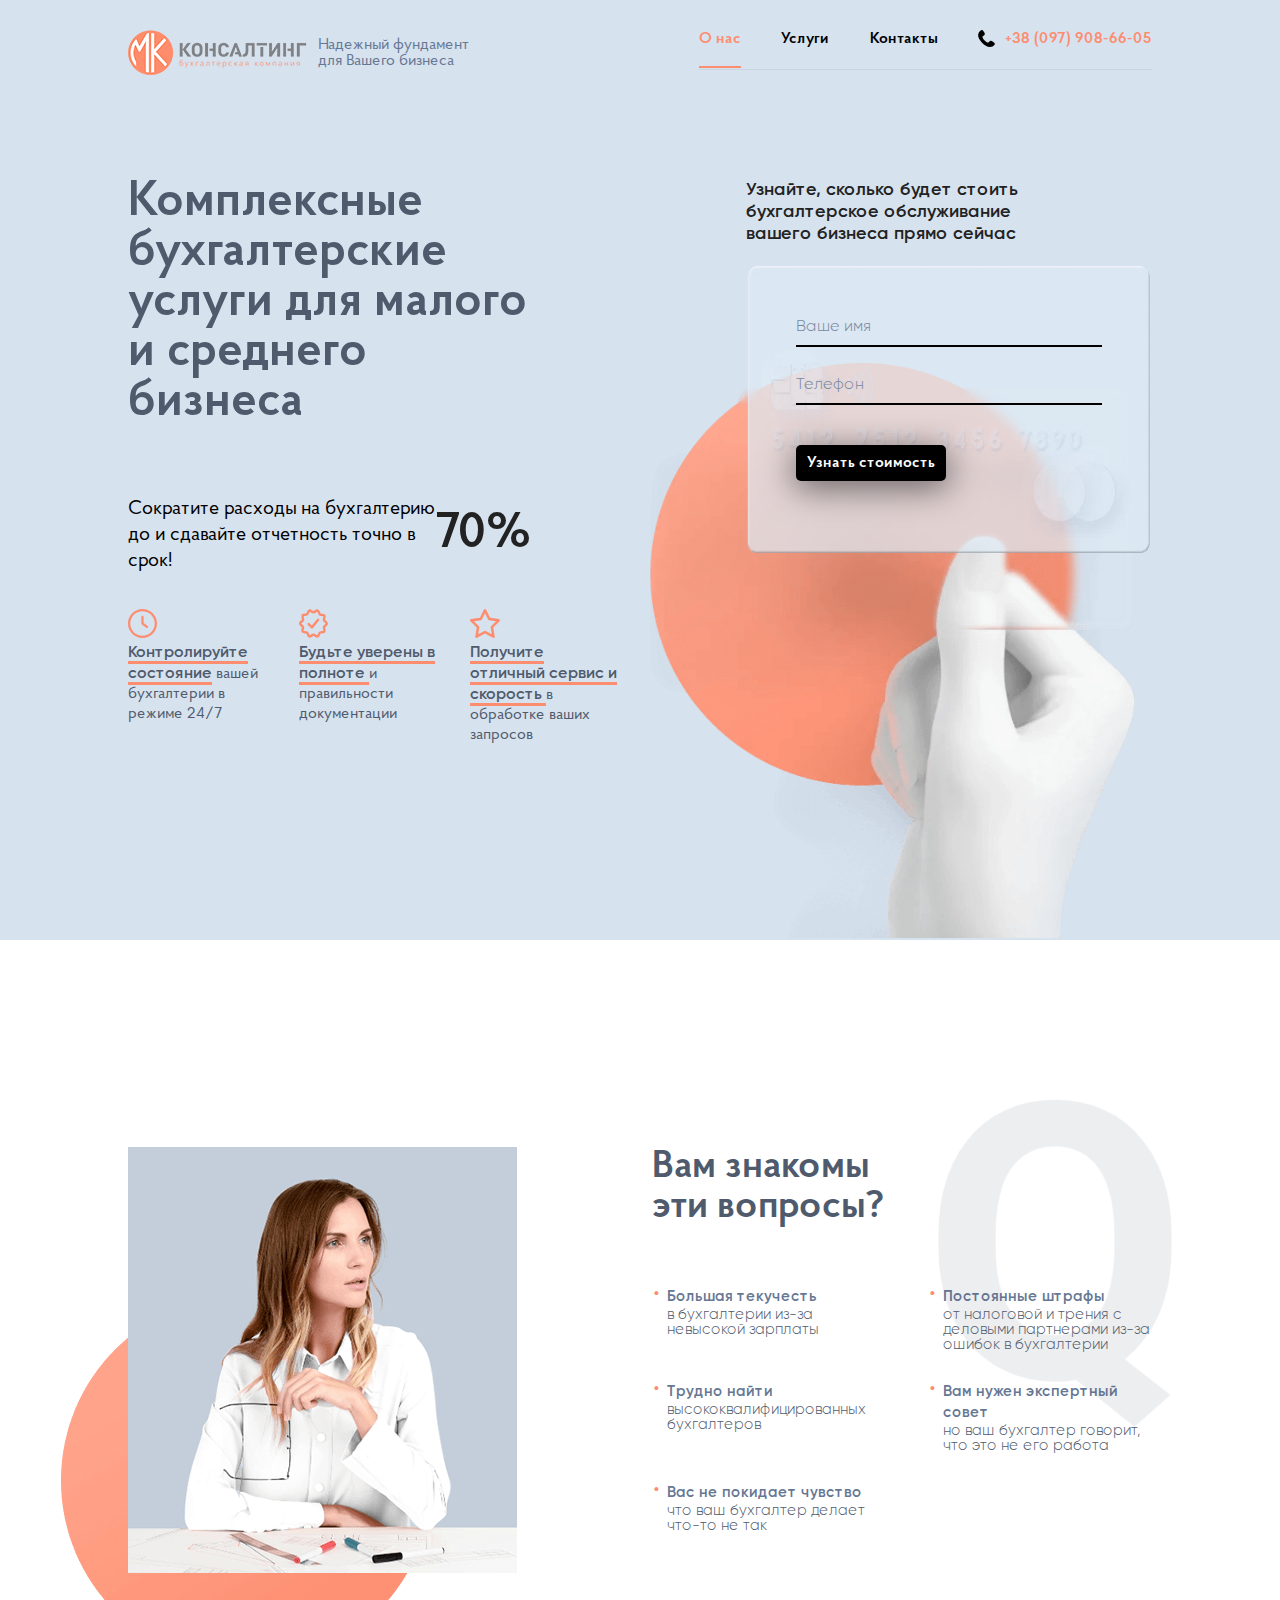
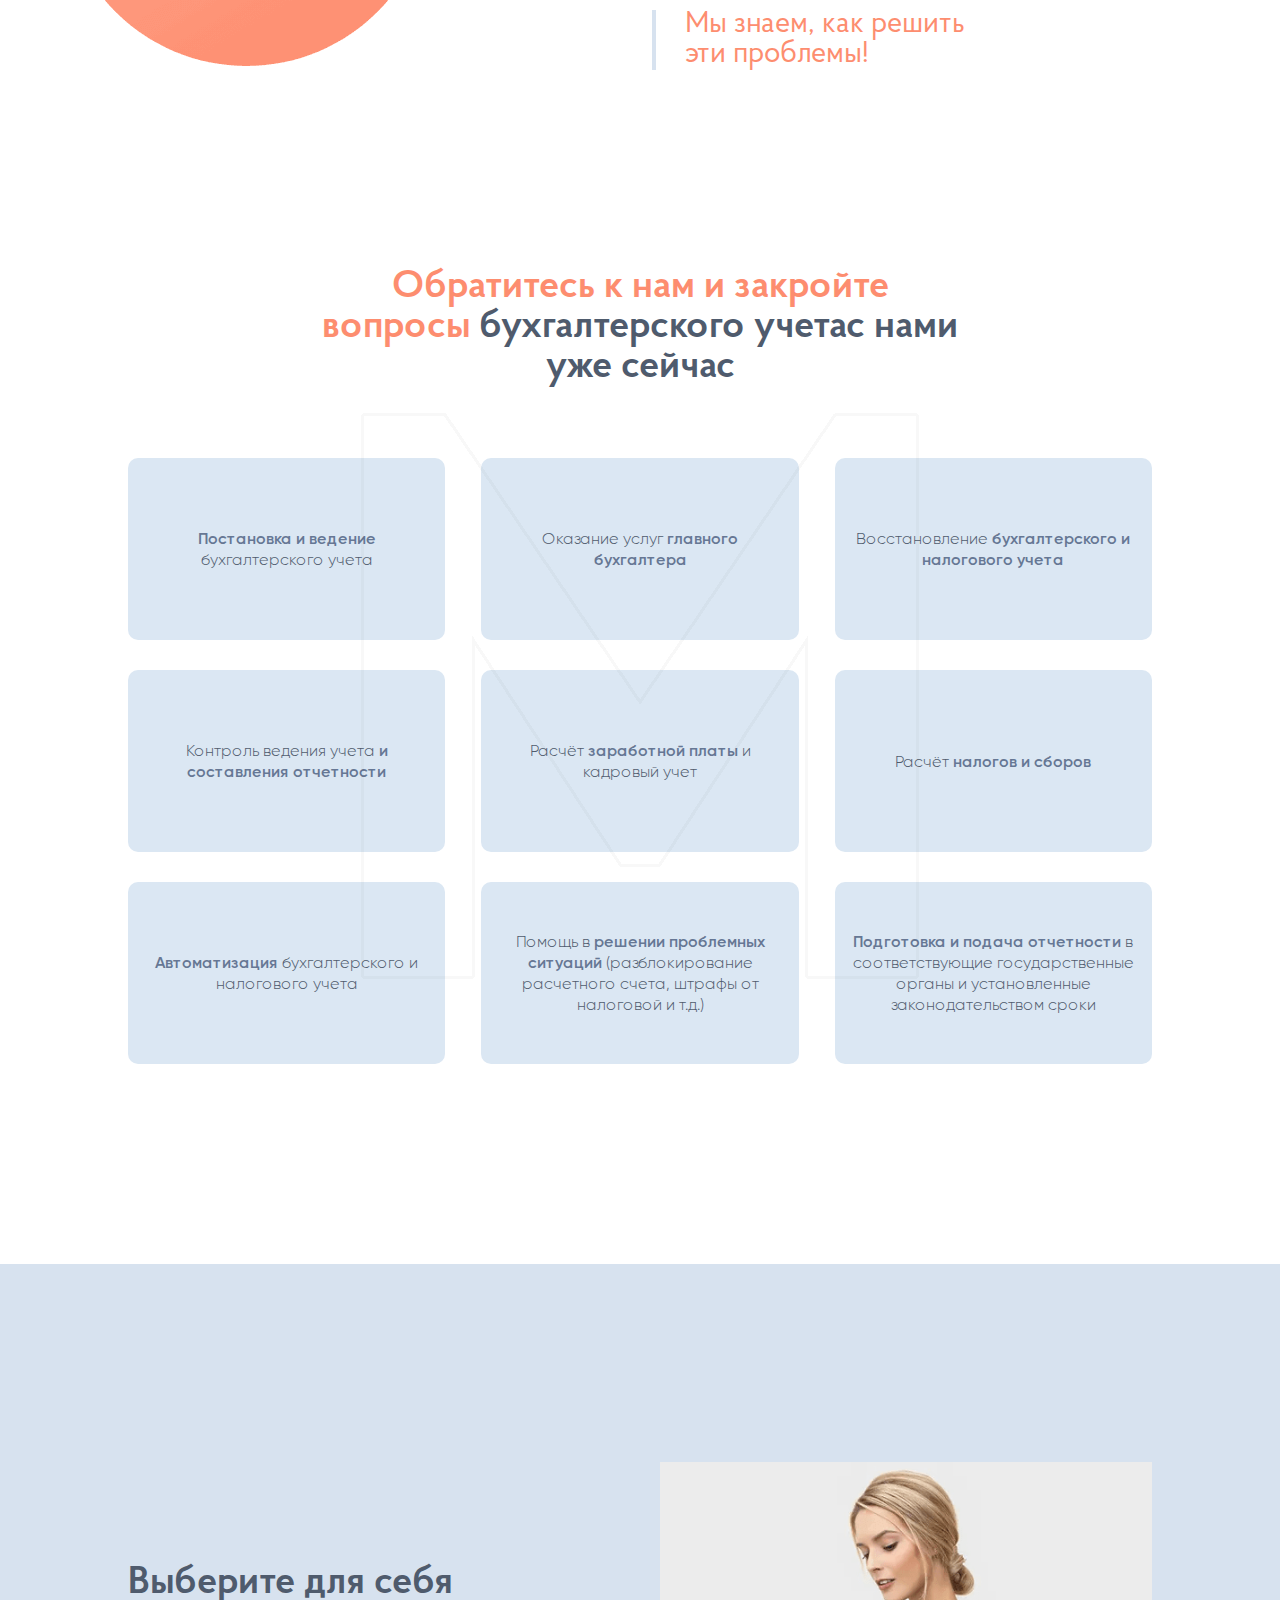
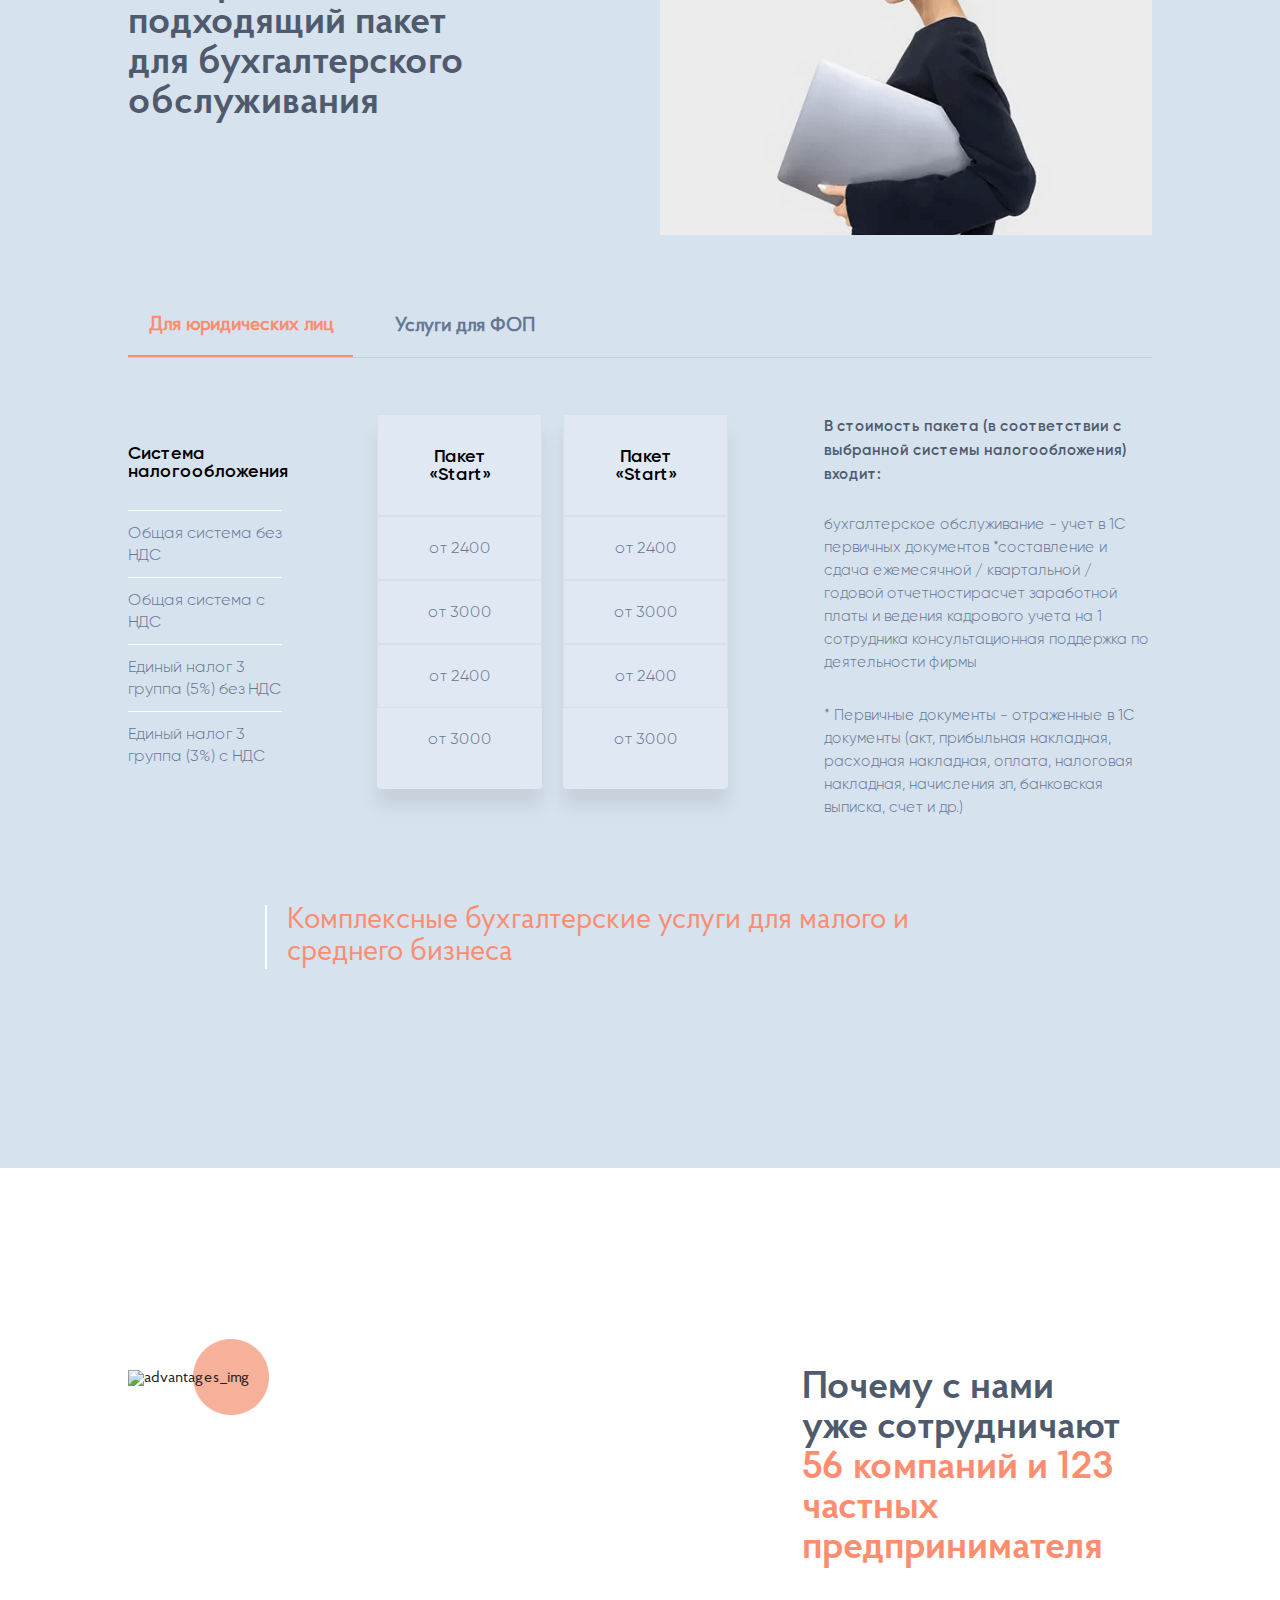
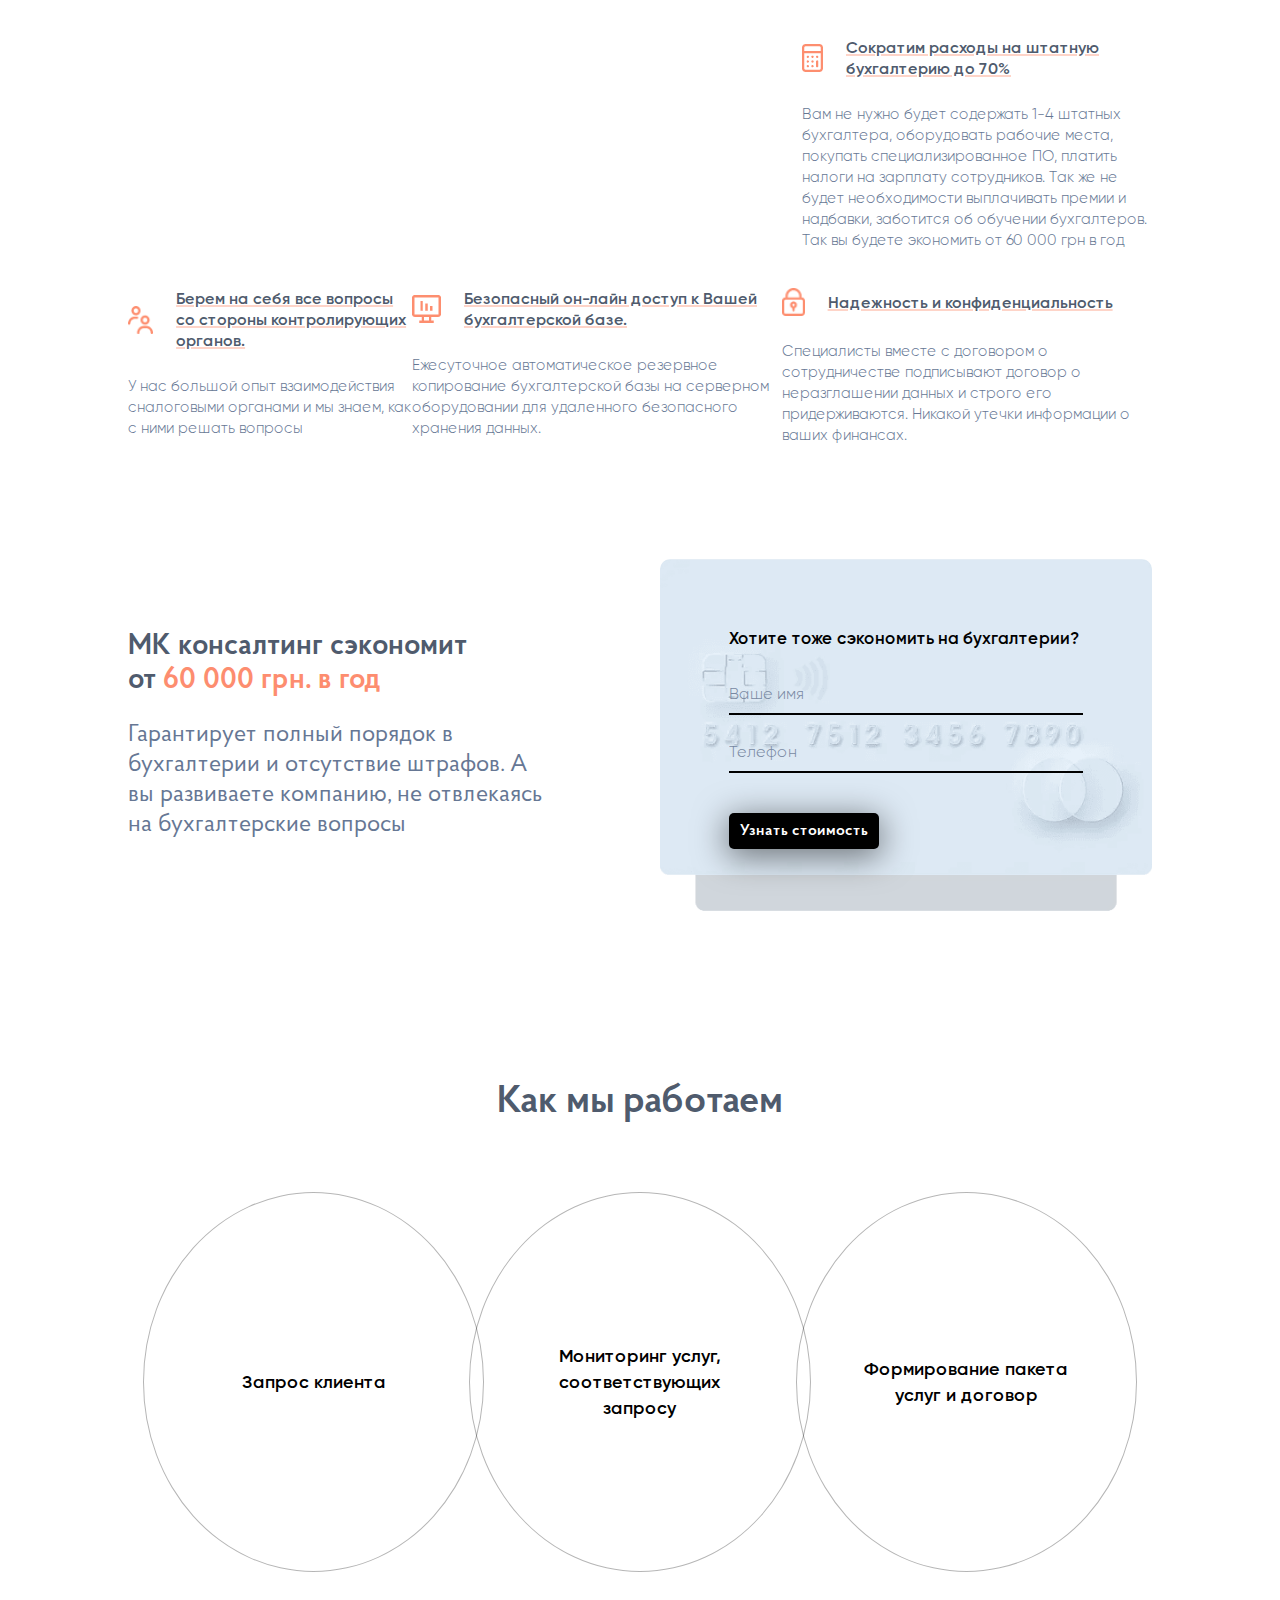
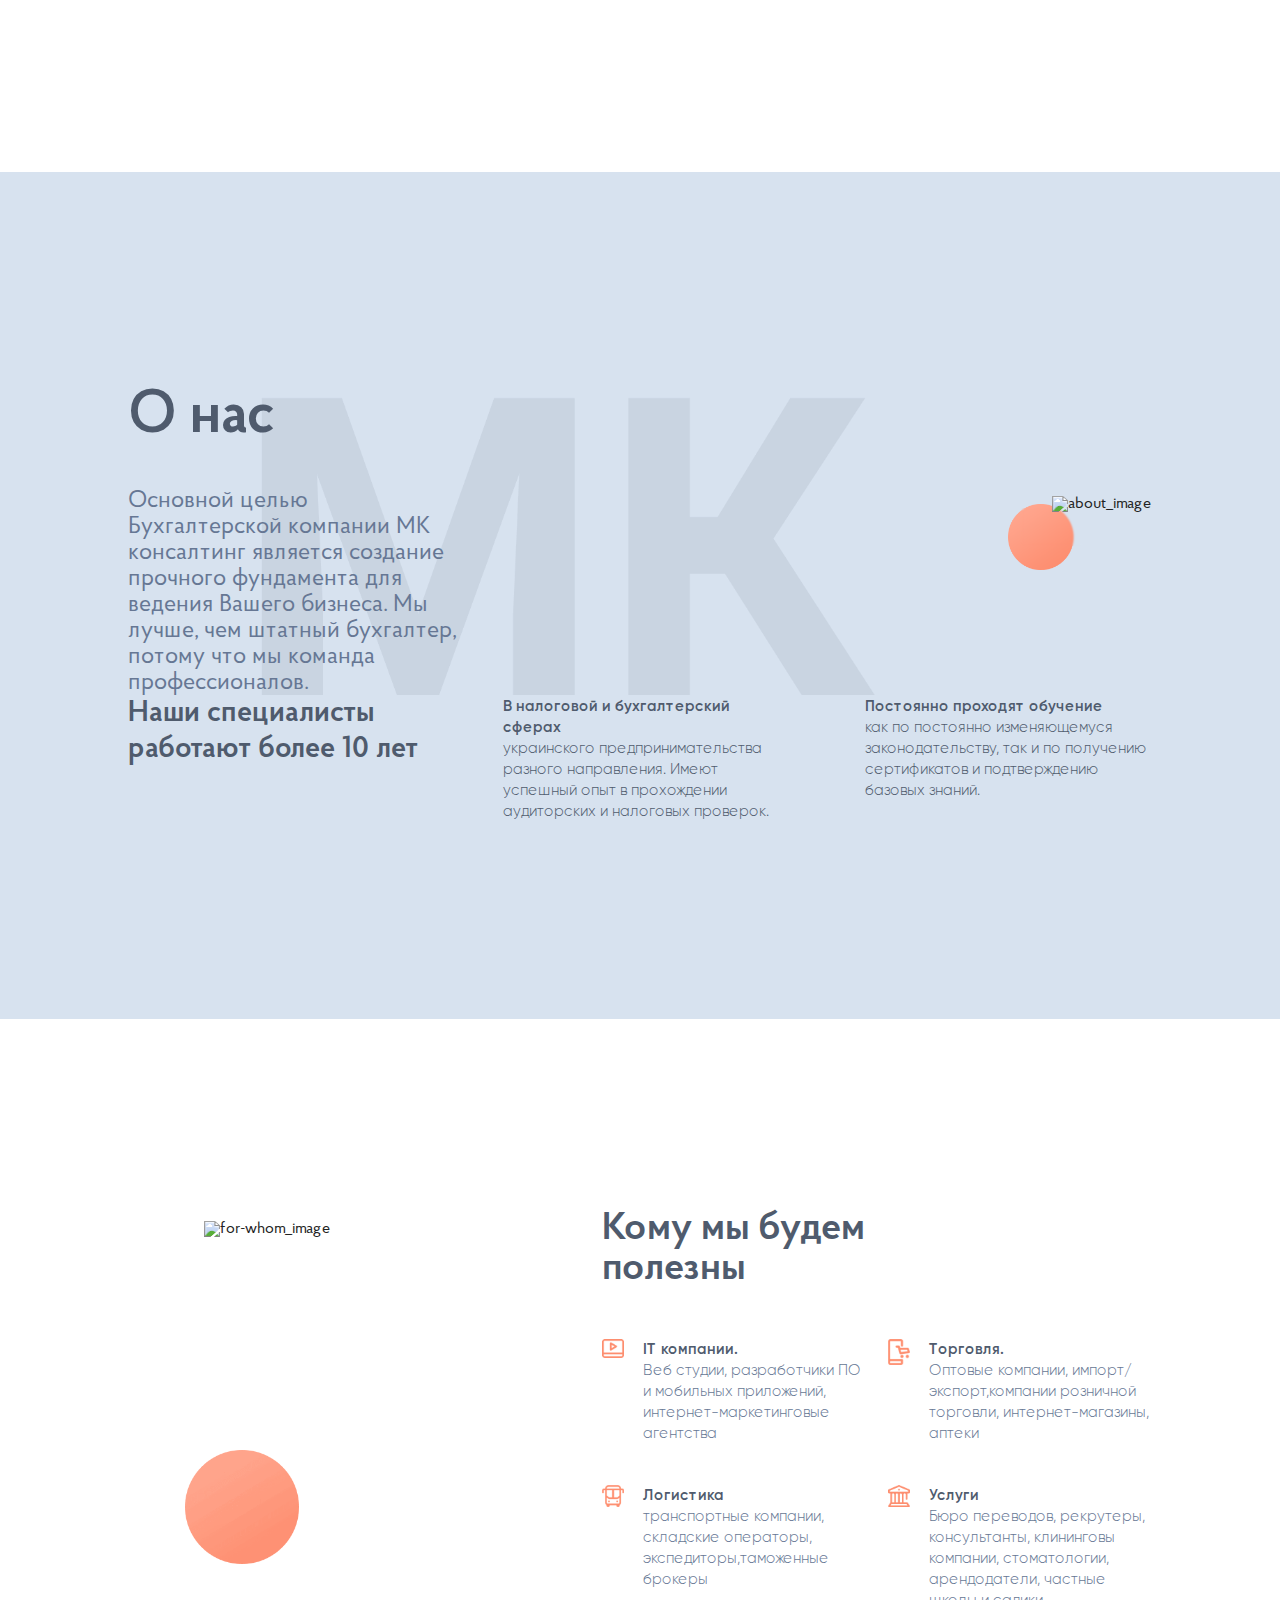
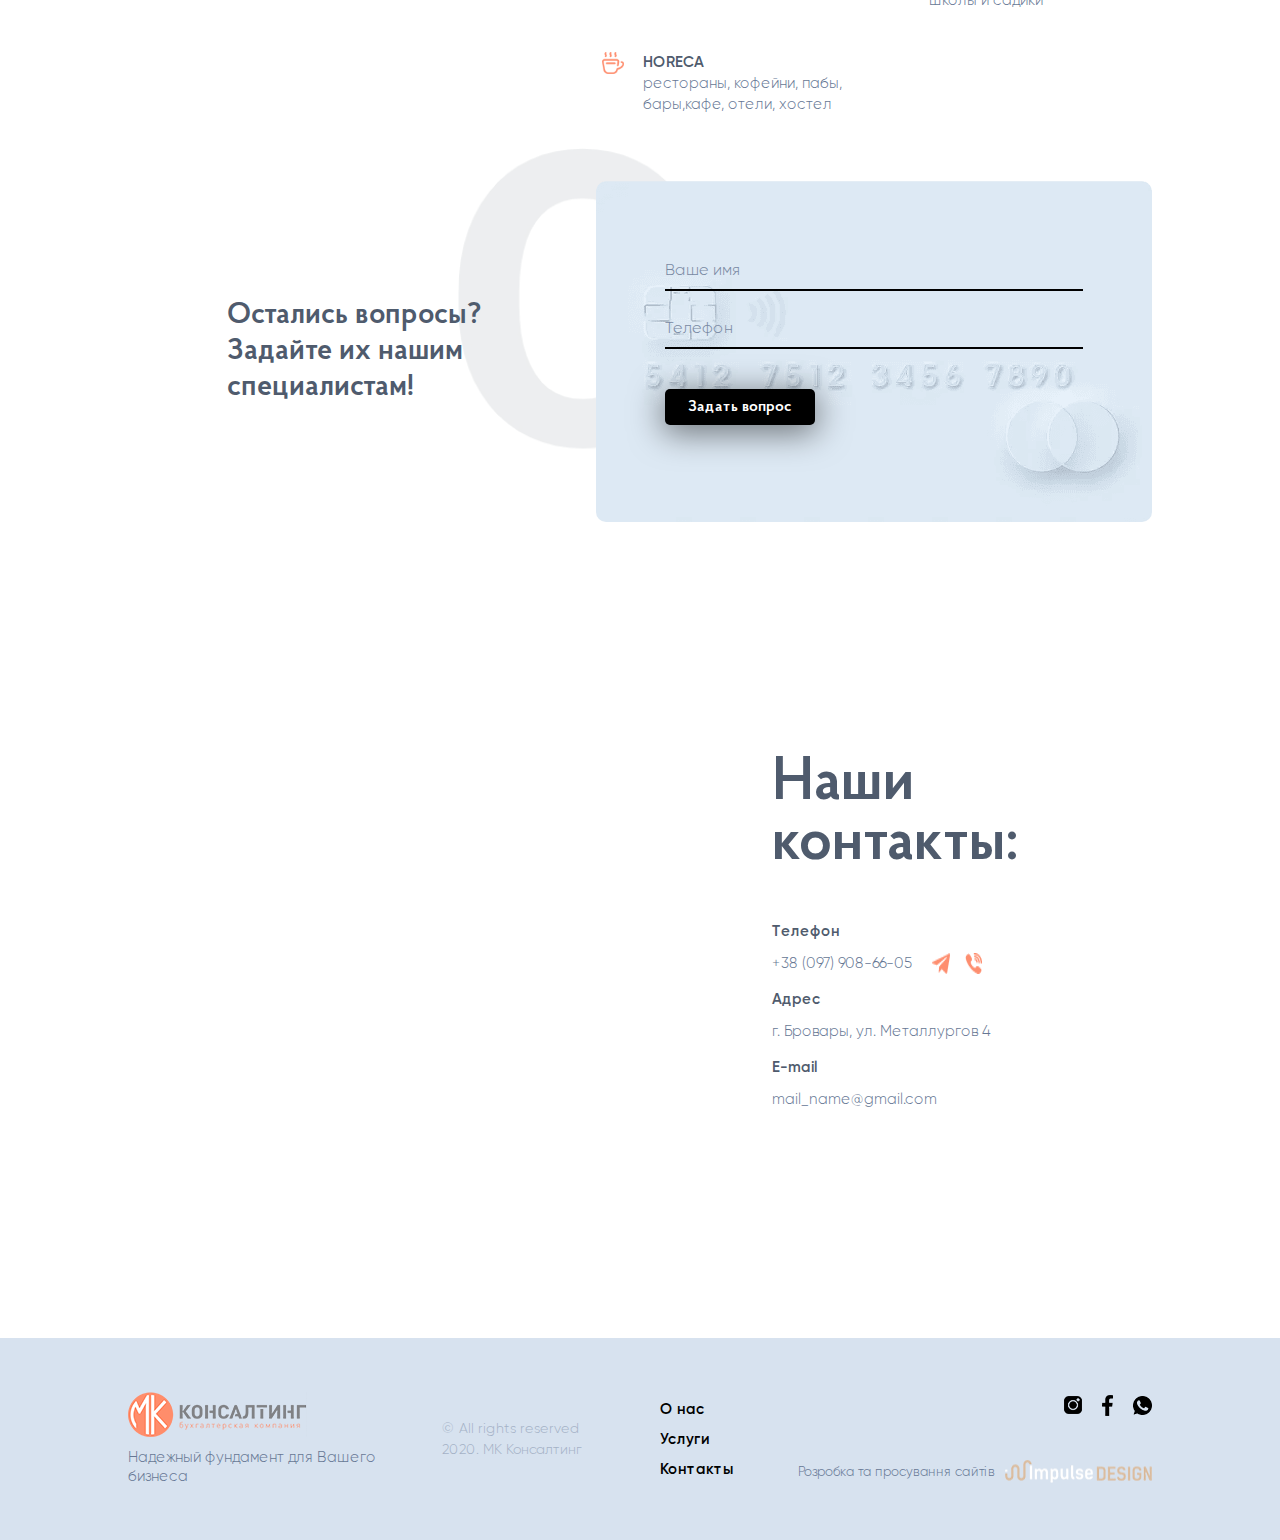
==== commit fdd5bdc6: "speed test" ====
--- a/index.html
+++ b/index.html
@@ -8,7 +8,10 @@
     <link rel="stylesheet" href="scss/animate.css">
     <link rel="stylesheet" href="scss/style.css">
     <link rel="stylesheet" href="scss/media.css">
-
+    <link rel="preload" href="./fonts/ProbaPro-Regular.woff2" as="font" crossorigin>
+    <link rel="preload" href="./fonts/Gilroy-SemiBold.woff2" as="font" crossorigin>
+    <link rel="preload" href="./fonts/ProbaPro-SemiBold.woff2" as="font" crossorigin>
+    <link rel="preload" href="./fonts/Gilroy-Light.woff2" as="font" crossorigin>
 </head>
 <body>
     <!-- Back to top button -->
@@ -161,7 +164,7 @@
     <div class="pacts">
         <div class="pacts__container _container">
             <div class="pacts-header">
-                <img class="pacts-circle" src="img/circle-form.svg" alt="">
+                <img class="pacts-circle lazyload" data-src="img/circle-form.svg" alt="">
                 <div class="pacts-header__left wow slideInLeft">
                     <h2>Выберите для себя подходящий пакет для бухгалтерского обслуживания</h2>
                 </div>
@@ -252,7 +255,7 @@
         <div class="_container">
             <div class="advantages__wrapper">
                 <div class="advantages__wrapper-image wow pulse">
-                    <img src="./img/Advantages.png" alt="advantages_img">
+                    <img data-src="./img/Advantages.png" class="lazyload" alt="advantages_img">
                 </div>
                 <div class="advantages__wrapper-info">
                     <h4 class="advantages__wrapper-info__title">Почему с нами уже сотрудничают <span>56 компаний и 123 частных предпринимателя</span></h4>
@@ -331,7 +334,7 @@
                         потому что мы команда профессионалов.</p>
                 </div>
                 <div class="about__wrapper-image wow pulse">
-                    <img src="./img/about.png" alt="about_image">
+                    <img data-src="./img/about.png" class="lazyload" alt="about_image">
                 </div>
             </div>
             <div class="about__details">
@@ -356,7 +359,7 @@
         <div class="_container">
             <div class="for-whom__wrapper">
                 <div class="for-whom__wrapper-image wow pulse">
-                    <img src="./img/for-whom.png" alt="for-whom_image">
+                    <img data-src="./img/for-whom.png" class="lazyload" alt="for-whom_image">
                 </div>
                 <div class="for-whom__wrapper-info">
                     <h5 class="for-whom__title">Кому мы будем полезны</h5>
@@ -458,6 +461,7 @@
     </footer>
     <script src="https://code.jquery.com/jquery-3.5.1.js" integrity="sha256-QWo7LDvxbWT2tbbQ97B53yJnYU3WhH/C8ycbRAkjPDc=" crossorigin="anonymous"></script>
     <script src="js/wow.min.js" defer></script>
+    <script src="js/lazysizes.min.js" defer></script>
     <script src="js/script.js" defer></script>
 </body>
 </html>--- a/scss/media.css
+++ b/scss/media.css
@@ -1 +1,735 @@
-@media screen and (max-width: 1200px){.advantages{padding-top:150px}.advantages .advantages__wrapper{display:flex;flex-direction:column}.advantages .advantages__wrapper .advantages__wrapper-info{display:flex;flex-direction:row;max-width:100%;width:100%;padding-left:0;justify-content:space-between;padding-top:35px}.advantages .advantages__wrapper .advantages__wrapper-info .advantages__wrapper-info__title{max-width:450px}.advantages .advantages__wrapper .advantages__wrapper-image img{margin:auto;display:flex}.advantages .advantages__wrapper .advantages__wrapper-image::after{background-size:auto;top:-20%}.advantages .advantages__list{flex-wrap:wrap}.advantages__item{margin-bottom:20px}.advantages__item .advantages__item-title{margin-bottom:15px}.workprocess .workprocess__wrapper .workprocess__item{height:310px}.actions-header__services{padding-bottom:70px}.about .about__wrapper-image::after{background-size:56%;top:33%;right:33%}.about .about__wrapper-image img{width:100%}.about .about__wrapper::before{width:70%}.tab-content{flex-wrap:wrap}.for-whom .for-whom__wrapper .for-whom__wrapper-info .for-whom__advertisement .for-whom__item{width:100%;margin-bottom:18px}.for-whom .for-whom__wrapper .for-whom__wrapper-info .for-whom__title{margin-bottom:40px;font-size:32px;line-height:34px}.for-whom .other__questions{margin-top:70px}#form__question::after{background-size:32%}.for-whom .other__questions .other__questions-title{line-height:28px;font-size:28px;margin-left:30px}.for-whom .for-whom__wrapper .for-whom__wrapper-image{margin-left:20px}.prices-content{width:100%;margin-top:30px}.tab-content__system{width:49%}.main .tab-menu-link{width:35%}.paks-content{width:50%}.services-actions h1,.about .about__wrapper .about__wrapper-info .about__title{font-size:40px}.about .about__wrapper .about__wrapper-info .about__title{margin-bottom:30px}.about .about__wrapper .about__wrapper-info .about__subtitle{font-size:18px;line-height:20px}.about .about__details .about__details-item .experience{font-size:24px;line-height:28px}.services-actions__discount{margin-top:28px;width:78%}.services-actions__discount span{font-size:40px}.services-actions .action-tip{flex-wrap:wrap;justify-content:flex-start}.services-actions .action-tip_item{width:48%;margin-bottom:15px;margin-right:20px}.form-header__control h4{font-size:16px}.menu{max-width:400px}.header__form{width:61%}.header__left a{margin-right:17px}.form-header{background-size:110%;background-position:10% 99%}.pacts-header__left h2{font-size:32px}.pacts-header__right{width:40%}.pacts-circle{top:41%;width:30%}.pacts-header__left{width:50%}.main .tab{padding:15px 0}.about .about__wrapper-image img{width:87%;margin-left:auto;float:right}.about .about__wrapper-image::after{background-size:43%;top:41%;right:3%}.about__details-item{width:31%}}@media screen and (max-width: 992px){.for-whom .for-whom__wrapper{flex-direction:column}.for-whom .for-whom__wrapper .for-whom__wrapper-image::after{background-size:45%}.for-whom .for-whom__wrapper .for-whom__wrapper-image{margin-left:70px}.for-whom .for-whom__wrapper .for-whom__wrapper-info{margin-left:auto}.for-whom .for-whom__wrapper .for-whom__wrapper-info .for-whom__advertisement{max-width:unset}.for-whom .for-whom__wrapper .for-whom__wrapper-image img{width:44%}.for-whom .for-whom__wrapper .for-whom__wrapper-info .for-whom__title{text-align:right;max-width:unset;margin-top:40px}.tab-content__system{width:100%}.paks-content{width:100%;margin:40px auto 0;max-width:445px}.pacts-circle{top:48%;width:34%}.main .tab-info p{font-size:20px;line-height:20px}.pacts{padding:60px 0 27px}.header__actions{flex-direction:column}.actions-header__services,.header__form{width:100%;text-align:center}.for-whom .other__questions{flex-direction:column}#form__question::after{width:100%;top:-55%;right:22%}.for-whom .other__questions .other__questions-title{margin-bottom:40px;margin-left:0;max-width:500px}.services-actions h1{width:80%;max-width:unset;margin:0 auto}.services-actions__discount{width:70%;margin:28px auto 0}.services-actions .action-tip{justify-content:space-around}.services-actions .action-tip_item{max-width:180px}.form-header__control{float:unset;width:80%;margin:0 auto}.form-header{background-size:70%;background-position:92% 100%;padding-bottom:300px}.form-header__control h4{margin:0 auto 20px}.desktop-menu{display:none}.header-mob{display:block}.header__left{width:55%}.header-mob input{display:none}.header-mob .menu__link-active{color:#fd8d6f;font-family:'Proba Pro SmBd';width:40%;border-bottom:1px solid #fd8d6f;margin:0 auto}.header-mob h1{position:fixed;top:40px;left:40px;z-index:6;font-size:20px;font-weight:900;font-family:sans-serif;text-transform:uppercase}.header-mob h1 > span{text-transform:none;opacity:.5;font-weight:300;font-size:12px}.header-mob input + label{position:absolute;top:40px;right:40px;height:20px;width:25px;z-index:5}.header-mob input + label span{position:absolute;width:100%;height:2px;top:50%;margin-top:-1px;left:0;display:block;background:#020304;transition:.5s}.header-mob input + label span:first-child{top:3px}.header-mob input + label span:last-child{top:16px}.header-mob label:hover{cursor:pointer}.header-mob input:checked + label span{opacity:0;top:50%}.header-mob input:checked + label span:first-child{opacity:1;transform:rotate(405deg)}.header-mob input:checked + label span:last-child{opacity:1;transform:rotate(-405deg)}.header-mob input ~ nav{position:absolute;top:0;left:0;width:100%;height:100px;z-index:3;transition:.5s;transition-delay:.5s;overflow:hidden}.header-mob input ~ nav > ul{text-align:center;position:absolute;top:25%;left:20%;right:20%}.header-mob input ~ nav > ul > li{opacity:0;transition:.5s;transition-delay:0}.header-mob input ~ nav > ul > li > a{text-decoration:none;text-transform:uppercase;color:#020304;font-weight:700;display:block;padding:30px}.header-mob input:checked ~ nav{height:100%;transition-delay:0;background:#fff url(../img/logo.svg) no-repeat;background-position:top 10% center;background-size:200px}.header-mob input:checked ~ nav > ul > li{opacity:1;transition-delay:.5s}}@media screen and (max-width: 1080px){.footer{padding:15px 0}.footer .footer__wrapper{flex-direction:column;justify-content:center}.footer .footer__wrapper .footer__social{align-items:center}.footer .footer__wrapper .footer__copyright{margin-bottom:15px}.footer .footer__wrapper .footer__logo{display:flex;flex-direction:column;align-items:center;text-align:center;margin-bottom:15px}.footer .footer__wrapper .footer_navigation{display:flex;flex-direction:column;align-items:center;margin-bottom:15px}.questions__image::before{bottom:0!important;left:0!important}.questions__wrapper{display:flex;flex-direction:column;padding-top:50px!important;padding-bottom:25px!important}.questions__info{padding-left:0!important}.questions__wrapper .questions__info .questions__info-title,.questions__wrapper .questions__info .questions__list .questions__item{max-width:100%}.questions__info-title{margin:auto;padding-top:20px;text-align:center}.questions__image{display:flex;justify-content:center}.workprocess .workprocess__wrapper .workprocess__item{height:280px}}@media screen and (max-width: 992px){.advantages .advantages__saving{flex-direction:column;margin-top:0}.advantages .advantages__saving .advantages__saving-info{padding-right:0;max-width:650px;margin-top:50px;margin-bottom:35px}#form__info{width:auto}.workprocess .workprocess__wrapper .workprocess__item{height:260px}.contacts{padding-bottom:125px}.contacts .contacts__wrapper{flex-direction:column;align-items:center}.contacts .contacts__wrapper .contacts__info{width:100%;padding-left:0;display:flex;justify-content:space-between;flex-wrap:wrap}.contacts .contacts__wrapper .contacts__info .contacts__title{font-size:40px;line-height:40px}}@media screen and (max-width: 928px){.advantages .advantages__wrapper{margin-bottom:0}.advantages .advantages__wrapper .advantages__wrapper-info{flex-direction:column;justify-content:center}.advantages .advantages__wrapper .advantages__wrapper-info .advantages__wrapper-info__title{max-width:100%}.advantages__item{max-width:100%}}@media screen and (max-width: 768px){._container{width:85%}.for-whom{padding:70px 0}.for-whom .for-whom__wrapper .for-whom__wrapper-image img{width:70%}.for-whom .other__questions{margin-top:20px}.for-whom .other__questions .other__questions-title{line-height:20px;font-size:20px}#form__question{min-height:248px}.for-whom .for-whom__wrapper .for-whom__wrapper-image::after{background-size:56%;top:58%;right:25%}.for-whom .for-whom__wrapper .for-whom__wrapper-info{margin-top:40px;padding-left:0}.for-whom .for-whom__wrapper .for-whom__wrapper-info .for-whom__title{text-align:left}.about .about__wrapper{flex-direction:column;align-items:unset}.about .about__wrapper-image{margin:40px}.about .about__wrapper::before{left:24%;top:19%}.about .about__details{flex-wrap:wrap}.about__details-item:first-child{width:100%;margin-bottom:30px}.pacts-header__left{padding-top:20px}.about{padding:80px 0}.about__details-item{max-width:unset;width:48%}.about .about__wrapper .about__wrapper-info{max-width:500px}.questions__image::before{display:none}.services .services__wrapper .services__item{width:47%;padding:72px 10px}.services .M__block .services__M{transform:translateY(65px)}.advantages{padding-top:75px;margin-bottom:50px}.advantages .advantages__wrapper .advantages__wrapper-image::after{display:none}.workprocess .workprocess__wrapper .workprocess__item{height:200px}}@media screen and (max-width: 700px){.workprocess{padding-bottom:100px}.workprocess .workprocess__wrapper{flex-direction:column;align-items:center}.workprocess .workprocess__wrapper .workprocess__item{height:280px;width:280px}.workprocess .workprocess__wrapper .workprocess__item:first-child{transform:translateY(25px)}.workprocess .workprocess__wrapper .workprocess__item:last-child{transform:translateY(-25px)}.workprocess .workprocess__title{padding-bottom:35px}.workprocess .header__left{width:64%}.workprocess .services-actions .action-tip{justify-content:center}.workprocess .services-actions .action-tip_item{max-width:203px}.workprocess .form-header{background-size:68%;background-position:92% 106%;padding-bottom:237px}.workprocess .main .tab-menu-link{width:50%}.workprocess .pacts-header{flex-direction:column}.workprocess .pacts-header__left{width:100%}.workprocess .pacts-header__right{width:75%}.workprocess .pacts-circle{top:62%;width:50%;right:0}.workprocess .main .tab-menu{margin:30px auto 0}.workprocess .pacts-header__right{margin:50px 0 100px}}@media screen and (max-width: 700px) and (max-width: 568px){.footer .footer__wrapper .footer__social .advertisement{margin-top:22px;flex-direction:column;align-items:center}.questions__wrapper .questions__info{max-width:100%}.questions__wrapper .questions__info .questions__list{display:flex;justify-content:center;flex-direction:column}.questions__wrapper .questions__info .questions__info-title{padding-bottom:25px;font-size:28px;line-height:28px}.services .services__wrapper .services__item{width:100%}.services .M__block{display:none}.services .services__title{font-size:35px;line-height:35px;margin-bottom:35px}.contacts{padding-top:50px;padding-bottom:100px}.contacts .contacts__wrapper .contacts__map iframe{width:410px;height:300px}}@media screen and (max-width: 700px) and (max-width: 414px){.contacts .contacts__wrapper .contacts__map iframe{width:310px;height:224px}.questions__wrapper .questions__info .decision__label{font-size:26px;line-height:26px}.questions__wrapper .questions__info .questions__list .questions__item .questions__item-title{font-size:13px;line-height:18px}.questions__wrapper .questions__info .questions__list .questions__item .questions__item-information{font-size:13px}.services .services__title{font-size:30px;line-height:30px}.advantages .advantages__wrapper .advantages__wrapper-info .advantages__wrapper-info__title{font-size:30px;line-height:30px;margin-bottom:34px}.advantages .advantages__saving .advantages__saving-info .advantages__saving-subtitle{font-size:20px;line-height:26px;margin-top:18px}#form__info{padding:34px 34px 31px}#form__info button{margin-bottom:20px}}@media screen and (max-width: 700px){.services-actions .action-tip{flex-direction:column;justify-content:center}.services-actions .action-tip_item{margin:0 auto 15px;max-width:unset;width:70%}.form-header{background-position:92% 106%;padding-bottom:161px}.services-actions__discount p{text-align:left}.services-actions h1,.services-actions__discount,.form-header__control{width:100%}.header__left p{display:none}.services-actions h1{font-size:28px}.services-actions__discount p{font-size:16px;max-width:247px}.form-header__control h4{font-size:14px}.services-actions__discount span{font-size:30px}.actions-header__services{padding-bottom:40px}#from-discover,#form__info,#form__question{padding:35px 26px;font-size:14px}.header__actions{padding-top:50px}.main .tab-menu-link{font-size:14px}.tab-content__system{margin-top:0}.pacts-header__left{padding-top:20px}.main .tab-bar{padding-bottom:0}.pacts-header__right{height:300px}.header-mob input:checked ~ nav{background-size:150px}.header-mob .menu__link-active{width:100%}.header-mob input ~ nav > ul > li > a{font-size:14px}.header-mob input ~ nav > ul{left:10%;right:10%}.header-mob input + label{right:25px}.pacts-header__left h2{font-size:24px}.pacts-header__right{margin:30px 0 0}.about .about__details .about__details-item .experience{font-size:20px}.about .about__wrapper::before{left:24%;top:34%}}@media screen and (max-width: 414px){.form-header{background-size:94%;padding-bottom:136px}.main .tab-menu{margin:0 auto}.about .about__wrapper-image{margin:40px 0 0}.about__details-item{width:100%;margin-bottom:10px}}+@media screen and (max-width: 1200px) {
+  .advantages {
+    padding-top: 150px; }
+    .advantages .advantages__wrapper {
+      display: flex;
+      flex-direction: column; }
+      .advantages .advantages__wrapper .advantages__wrapper-info {
+        display: flex;
+        flex-direction: row;
+        max-width: 100%;
+        width: 100%;
+        padding-left: 0;
+        justify-content: space-between;
+        padding-top: 35px; }
+        .advantages .advantages__wrapper .advantages__wrapper-info .advantages__wrapper-info__title {
+          max-width: 450px; }
+      .advantages .advantages__wrapper .advantages__wrapper-image img {
+        margin: auto;
+        display: flex; }
+      .advantages .advantages__wrapper .advantages__wrapper-image::after {
+        background-size: auto;
+        top: -20%; }
+    .advantages .advantages__list {
+      flex-wrap: wrap; }
+
+  .advantages__item {
+    margin-bottom: 20px; }
+    .advantages__item .advantages__item-title {
+      margin-bottom: 15px; }
+
+  .workprocess .workprocess__wrapper .workprocess__item {
+    height: 310px; }
+
+  .actions-header__services {
+    padding-bottom: 70px; }
+
+  .about .about__wrapper-image::after {
+    background-size: 56%;
+    top: 33%;
+    right: 33%; }
+
+  .about .about__wrapper-image img {
+    width: 100%; }
+
+  .about .about__wrapper::before {
+    width: 70%; } }
+@media screen and (max-width: 1200px) {
+  .tab-content {
+    flex-wrap: wrap; }
+
+  .for-whom .for-whom__wrapper .for-whom__wrapper-info .for-whom__advertisement .for-whom__item {
+    width: 100%;
+    margin-bottom: 18px; }
+
+  .for-whom .for-whom__wrapper .for-whom__wrapper-info .for-whom__title {
+    margin-bottom: 40px;
+    font-size: 32px;
+    line-height: 34px; }
+
+  .for-whom .other__questions {
+    margin-top: 70px; }
+
+  #form__question::after {
+    background-size: 32%; }
+
+  .for-whom .other__questions .other__questions-title {
+    line-height: 28px;
+    font-size: 28px;
+    margin-left: 30px; }
+
+  .for-whom .for-whom__wrapper .for-whom__wrapper-image {
+    margin-left: 20px; }
+
+  .prices-content {
+    width: 100%;
+    margin-top: 30px; }
+
+  .tab-content__system {
+    width: 49%; }
+
+  .main .tab-menu-link {
+    width: 35%; }
+
+  .paks-content {
+    width: 50%; }
+
+  .services-actions h1,
+  .about .about__wrapper .about__wrapper-info .about__title {
+    font-size: 40px; }
+
+  .about .about__wrapper .about__wrapper-info .about__title {
+    margin-bottom: 30px; }
+
+  .about .about__wrapper .about__wrapper-info .about__subtitle {
+    font-size: 18px;
+    line-height: 20px; }
+
+  .about .about__details .about__details-item .experience {
+    font-size: 24px;
+    line-height: 28px; }
+
+  .services-actions__discount {
+    margin-top: 28px;
+    width: 78%; }
+
+  .services-actions__discount span {
+    font-size: 40px; }
+
+  .services-actions .action-tip {
+    flex-wrap: wrap;
+    justify-content: flex-start; }
+
+  .services-actions .action-tip_item {
+    width: 48%;
+    margin-bottom: 15px;
+    margin-right: 20px; }
+
+  .form-header__control h4 {
+    font-size: 16px; }
+
+  .menu {
+    max-width: 400px; }
+
+  .header__form {
+    width: 61%; }
+
+  .header__left a {
+    margin-right: 17px; }
+
+  .form-header {
+    background-size: 110%;
+    background-position: 10% 99%; }
+
+  .pacts-header__left h2 {
+    font-size: 32px; }
+
+  .pacts-header__right {
+    width: 40%; }
+
+  .pacts-circle {
+    top: 41%;
+    width: 30%; }
+
+  .pacts-header__left {
+    width: 50%; }
+
+  .main .tab {
+    padding: 15px 0px; }
+
+  .about .about__wrapper-image img {
+    width: 87%;
+    margin-left: auto;
+    float: right; }
+
+  .about .about__wrapper-image::after {
+    background-size: 43%;
+    top: 41%;
+    right: 3%; }
+
+  .about__details-item {
+    width: 31%; } }
+@media screen and (max-width: 992px) {
+  .for-whom .for-whom__wrapper {
+    flex-direction: column; }
+
+  .for-whom .for-whom__wrapper .for-whom__wrapper-image::after {
+    background-size: 45%; }
+
+  .for-whom .for-whom__wrapper .for-whom__wrapper-image {
+    margin-left: 70px; }
+
+  .for-whom .for-whom__wrapper .for-whom__wrapper-info {
+    margin-left: auto; }
+
+  .for-whom .for-whom__wrapper .for-whom__wrapper-info .for-whom__advertisement {
+    max-width: unset; }
+
+  .for-whom .for-whom__wrapper .for-whom__wrapper-image img {
+    width: 44%; }
+
+  .for-whom .for-whom__wrapper .for-whom__wrapper-info .for-whom__title {
+    text-align: right;
+    max-width: unset;
+    margin-top: 40px; }
+
+  .tab-content__system {
+    width: 100%; }
+
+  .paks-content {
+    width: 100%;
+    margin: 40px auto 0px;
+    max-width: 445px; }
+
+  .pacts-circle {
+    top: 48%;
+    width: 34%; }
+
+  .main .tab-info p {
+    font-size: 20px;
+    line-height: 20px; }
+
+  .pacts {
+    padding: 60px 0px 27px; }
+
+  .header__actions {
+    flex-direction: column; }
+
+  .actions-header__services,
+  .header__form {
+    width: 100%;
+    text-align: center; }
+
+  .for-whom .other__questions {
+    flex-direction: column; }
+
+  #form__question::after {
+    width: 100%;
+    top: -55%;
+    right: 22%; }
+
+  .for-whom .other__questions .other__questions-title {
+    margin-bottom: 40px;
+    margin-left: 0px;
+    max-width: 500px; }
+
+  .services-actions h1 {
+    width: 80%;
+    max-width: unset;
+    margin: 0 auto; }
+
+  .services-actions__discount {
+    width: 70%;
+    margin: 28px auto 0px; }
+
+  .services-actions .action-tip {
+    justify-content: space-around; }
+
+  .services-actions .action-tip_item {
+    max-width: 180px; }
+
+  .form-header__control {
+    float: unset;
+    width: 80%;
+    margin: 0 auto; }
+
+  .form-header {
+    background-size: 70%;
+    background-position: 92% 100%;
+    padding-bottom: 300px; }
+
+  .form-header__control h4 {
+    margin: 0 auto 20px; }
+
+  .desktop-menu {
+    display: none; }
+
+  .header-mob {
+    display: block; }
+
+  .header__left {
+    width: 55%; }
+
+  .header-mob input {
+    display: none; }
+  .header-mob .menu__link-active {
+    color: #fd8d6f;
+    font-family: 'Proba Pro SmBd';
+    width: 40%;
+    border-bottom: 1px solid #fd8d6f;
+    margin: 0 auto; }
+  .header-mob h1 {
+    position: fixed;
+    top: 40px;
+    left: 40px;
+    z-index: 6;
+    font-size: 20px;
+    font-weight: 900;
+    font-family: sans-serif;
+    text-transform: uppercase; }
+    .header-mob h1 > span {
+      text-transform: none;
+      opacity: .5;
+      font-weight: 300;
+      font-size: 12px; }
+  .header-mob input + label {
+    position: absolute;
+    top: 40px;
+    right: 40px;
+    height: 20px;
+    width: 25px;
+    z-index: 5; }
+    .header-mob input + label span {
+      position: absolute;
+      width: 100%;
+      height: 2px;
+      top: 50%;
+      margin-top: -1px;
+      left: 0;
+      display: block;
+      background: #020304;
+      transition: .5s; }
+    .header-mob input + label span:first-child {
+      top: 3px; }
+    .header-mob input + label span:last-child {
+      top: 16px; }
+  .header-mob label:hover {
+    cursor: pointer; }
+  .header-mob input:checked + label span {
+    opacity: 0;
+    top: 50%; }
+  .header-mob input:checked + label span:first-child {
+    opacity: 1;
+    transform: rotate(405deg); }
+  .header-mob input:checked + label span:last-child {
+    opacity: 1;
+    transform: rotate(-405deg); }
+  .header-mob input ~ nav {
+    position: absolute;
+    top: 0;
+    left: 0;
+    width: 100%;
+    height: 100px;
+    z-index: 3;
+    transition: .5s;
+    transition-delay: .5s;
+    overflow: hidden; }
+    .header-mob input ~ nav > ul {
+      text-align: center;
+      position: absolute;
+      top: 25%;
+      left: 20%;
+      right: 20%; }
+      .header-mob input ~ nav > ul > li {
+        opacity: 0;
+        transition: .5s;
+        transition-delay: 0s; }
+        .header-mob input ~ nav > ul > li > a {
+          text-decoration: none;
+          text-transform: uppercase;
+          color: #020304;
+          font-weight: 700;
+          display: block;
+          padding: 30px; }
+  .header-mob input:checked ~ nav {
+    height: 100%;
+    transition-delay: 0s;
+    background: #fff url(../img/logo.svg) no-repeat;
+    background-position: top 10% center;
+    background-size: 200px; }
+    .header-mob input:checked ~ nav > ul > li {
+      opacity: 1;
+      transition-delay: .5s; } }
+@media screen and (max-width: 1080px) {
+  .footer {
+    padding: 15px 0px; }
+    .footer .footer__wrapper {
+      flex-direction: column;
+      justify-content: center; }
+      .footer .footer__wrapper .footer__social {
+        align-items: center; }
+      .footer .footer__wrapper .footer__copyright {
+        margin-bottom: 15px; }
+      .footer .footer__wrapper .footer__logo {
+        display: flex;
+        flex-direction: column;
+        align-items: center;
+        text-align: center;
+        margin-bottom: 15px; }
+      .footer .footer__wrapper .footer_navigation {
+        display: flex;
+        flex-direction: column;
+        align-items: center;
+        margin-bottom: 15px; }
+
+  .questions__image::before {
+    bottom: 0px !important;
+    left: 0px !important; }
+
+  .questions__wrapper {
+    display: flex;
+    flex-direction: column;
+    padding-top: 50px !important;
+    padding-bottom: 25px !important; }
+
+  .questions__info {
+    padding-left: 0 !important; }
+
+  .questions__wrapper .questions__info .questions__info-title,
+  .questions__wrapper .questions__info .questions__list .questions__item {
+    max-width: 100%; }
+
+  .questions__info-title {
+    margin: auto;
+    padding-top: 20px;
+    text-align: center; }
+
+  .questions__image {
+    display: flex;
+    justify-content: center; }
+
+  .workprocess .workprocess__wrapper .workprocess__item {
+    height: 280px; } }
+@media screen and (max-width: 992px) {
+  .advantages .advantages__saving {
+    flex-direction: column;
+    margin-top: 0; }
+    .advantages .advantages__saving .advantages__saving-info {
+      padding-right: 0;
+      max-width: 650px;
+      margin-top: 50px;
+      margin-bottom: 35px; }
+
+  #form__info {
+    width: auto; }
+
+  .workprocess .workprocess__wrapper .workprocess__item {
+    height: 260px; }
+
+  .contacts {
+    padding-bottom: 125px; }
+    .contacts .contacts__wrapper {
+      flex-direction: column;
+      align-items: center; }
+      .contacts .contacts__wrapper .contacts__info {
+        width: 100%;
+        padding-left: 0;
+        display: flex;
+        justify-content: space-between;
+        flex-wrap: wrap; }
+        .contacts .contacts__wrapper .contacts__info .contacts__title {
+          font-size: 40px;
+          line-height: 40px; } }
+@media screen and (max-width: 928px) {
+  .advantages .advantages__wrapper {
+    margin-bottom: 0px; }
+    .advantages .advantages__wrapper .advantages__wrapper-info {
+      flex-direction: column;
+      justify-content: center; }
+      .advantages .advantages__wrapper .advantages__wrapper-info .advantages__wrapper-info__title {
+        max-width: 100%; }
+
+  .advantages__item {
+    max-width: 100%; } }
+@media screen and (max-width: 768px) {
+  ._container {
+    width: 85%; }
+
+  .for-whom {
+    padding: 70px 0px; }
+
+  .for-whom .for-whom__wrapper .for-whom__wrapper-image img {
+    width: 70%; }
+
+  .for-whom .other__questions {
+    margin-top: 20px; }
+
+  .for-whom .other__questions .other__questions-title {
+    line-height: 20px;
+    font-size: 20px; }
+
+  #form__question {
+    min-height: 248px; }
+
+  .for-whom .for-whom__wrapper .for-whom__wrapper-image::after {
+    background-size: 56%;
+    top: 58%;
+    right: 25%; }
+
+  .for-whom .for-whom__wrapper .for-whom__wrapper-info {
+    margin-top: 40px;
+    padding-left: 0px; }
+
+  .for-whom .for-whom__wrapper .for-whom__wrapper-info .for-whom__title {
+    text-align: left; }
+
+  .about .about__wrapper {
+    flex-direction: column;
+    align-items: unset; }
+
+  .about .about__wrapper-image {
+    margin: 40px; }
+
+  .about .about__wrapper::before {
+    left: 24%;
+    top: 19%; }
+
+  .about .about__details {
+    flex-wrap: wrap; }
+
+  .about__details-item:first-child {
+    width: 100%;
+    margin-bottom: 30px; }
+
+  .pacts-header__left {
+    padding-top: 20px; }
+
+  .about {
+    padding: 80px 0px; }
+
+  .about__details-item {
+    max-width: unset;
+    width: 48%; }
+
+  .about .about__wrapper .about__wrapper-info {
+    max-width: 500px; }
+
+  .questions__image::before {
+    display: none; }
+
+  .services .services__wrapper .services__item {
+    width: 47%;
+    padding: 72px 10px; }
+  .services .M__block .services__M {
+    transform: translateY(65px); }
+
+  .advantages {
+    padding-top: 75px;
+    margin-bottom: 50px; }
+    .advantages .advantages__wrapper .advantages__wrapper-image::after {
+      display: none; }
+
+  .workprocess .workprocess__wrapper .workprocess__item {
+    height: 200px; } }
+@media screen and (max-width: 700px) {
+  .workprocess {
+    padding-bottom: 100px; }
+    .workprocess .workprocess__wrapper {
+      flex-direction: column;
+      align-items: center; }
+      .workprocess .workprocess__wrapper .workprocess__item {
+        height: 280px;
+        width: 280px; }
+      .workprocess .workprocess__wrapper .workprocess__item:first-child {
+        transform: translateY(25px); }
+      .workprocess .workprocess__wrapper .workprocess__item:last-child {
+        transform: translateY(-25px); }
+    .workprocess .workprocess__title {
+      padding-bottom: 35px; }
+    .workprocess .header__left {
+      width: 64%; }
+    .workprocess .services-actions .action-tip {
+      justify-content: center; }
+    .workprocess .services-actions .action-tip_item {
+      max-width: 203px; }
+    .workprocess .form-header {
+      background-size: 68%;
+      background-position: 92% 106%;
+      padding-bottom: 237px; }
+    .workprocess .main .tab-menu-link {
+      width: 50%; }
+    .workprocess .pacts-header {
+      flex-direction: column; }
+    .workprocess .pacts-header__left {
+      width: 100%; }
+    .workprocess .pacts-header__right {
+      width: 75%; }
+    .workprocess .pacts-circle {
+      top: 62%;
+      width: 50%;
+      right: 0%; }
+    .workprocess .main .tab-menu {
+      margin: 30px auto 0px; }
+    .workprocess .pacts-header__right {
+      margin: 50px 0px 100px; } }
+@media screen and (max-width: 700px) and (max-width: 568px) {
+  .footer .footer__wrapper .footer__social .advertisement {
+    margin-top: 22px;
+    flex-direction: column;
+    align-items: center; }
+
+  .questions__wrapper .questions__info {
+    max-width: 100%; }
+    .questions__wrapper .questions__info .questions__list {
+      display: flex;
+      justify-content: center;
+      flex-direction: column; }
+    .questions__wrapper .questions__info .questions__info-title {
+      padding-bottom: 25px;
+      font-size: 28px;
+      line-height: 28px; }
+
+  .services .services__wrapper .services__item {
+    width: 100%; }
+  .services .M__block {
+    display: none; }
+  .services .services__title {
+    font-size: 35px;
+    line-height: 35px;
+    margin-bottom: 35px; }
+
+  .contacts {
+    padding-top: 50px;
+    padding-bottom: 100px; }
+    .contacts .contacts__wrapper .contacts__map iframe {
+      width: 410px;
+      height: 300px; } }
+@media screen and (max-width: 700px) and (max-width: 414px) {
+  .contacts .contacts__wrapper .contacts__map iframe {
+    width: 310px;
+    height: 224px; }
+
+  .questions__wrapper .questions__info .decision__label {
+    font-size: 26px;
+    line-height: 26px; }
+  .questions__wrapper .questions__info .questions__list .questions__item .questions__item-title {
+    font-size: 13px;
+    line-height: 18px; }
+  .questions__wrapper .questions__info .questions__list .questions__item .questions__item-information {
+    font-size: 13px; }
+
+  .services .services__title {
+    font-size: 30px;
+    line-height: 30px; }
+
+  .advantages .advantages__wrapper .advantages__wrapper-info .advantages__wrapper-info__title {
+    font-size: 30px;
+    line-height: 30px;
+    margin-bottom: 34px; }
+  .advantages .advantages__saving .advantages__saving-info .advantages__saving-subtitle {
+    font-size: 20px;
+    line-height: 26px;
+    margin-top: 18px; }
+
+  #form__info {
+    padding: 34px 34px 31px 34px; }
+    #form__info button {
+      margin-bottom: 20px; } }
+@media screen and (max-width: 700px) {
+  .services-actions .action-tip {
+    flex-direction: column;
+    justify-content: center; }
+
+  .services-actions .action-tip_item {
+    margin: 0px auto 15px;
+    max-width: unset;
+    width: 70%; }
+
+  .form-header {
+    background-position: 92% 106%;
+    padding-bottom: 161px; }
+
+  .services-actions__discount p {
+    text-align: left; }
+
+  .services-actions h1,
+  .services-actions__discount,
+  .form-header__control {
+    width: 100%; }
+
+  .header__left p {
+    display: none; }
+
+  .services-actions h1 {
+    font-size: 28px; }
+
+  .services-actions__discount p {
+    font-size: 16px;
+    max-width: 247px; }
+
+  .form-header__control h4 {
+    font-size: 14px; }
+
+  .services-actions__discount span {
+    font-size: 30px; }
+
+  .actions-header__services {
+    padding-bottom: 40px; }
+
+  #from-discover, #form__info, #form__question {
+    padding: 35px 26px;
+    font-size: 14px; }
+
+  .header__actions {
+    padding-top: 50px; }
+
+  .main .tab-menu-link {
+    font-size: 14px; }
+
+  .tab-content__system {
+    margin-top: 0px; }
+
+  .pacts-header__left {
+    padding-top: 20px; }
+
+  .main .tab-bar {
+    padding-bottom: 0px; }
+
+  .pacts-header__right {
+    height: 300px; }
+
+  .header-mob input:checked ~ nav {
+    background-size: 150px; }
+
+  .header-mob .menu__link-active {
+    width: 100%; }
+
+  .header-mob input ~ nav > ul > li > a {
+    font-size: 14px; }
+
+  .header-mob input ~ nav > ul {
+    left: 10%;
+    right: 10%; }
+
+  .header-mob input + label {
+    right: 25px; }
+
+  .pacts-header__left h2 {
+    font-size: 24px; }
+
+  .pacts-header__right {
+    margin: 30px 0px 0px; }
+
+  .about .about__details .about__details-item .experience {
+    font-size: 20px; }
+
+  .about .about__wrapper::before {
+    left: 24%;
+    top: 34%; } }
+@media screen and (max-width: 414px) {
+  .questions__wrapper .questions__image .questions__img {
+    max-width: 310px; }
+
+  .form-header {
+    background-size: 94%;
+    padding-bottom: 136px; }
+
+  .main .tab-menu {
+    margin: 0px auto; }
+
+  .about .about__wrapper-image {
+    margin: 40px 0px 0px; }
+
+  .about__details-item {
+    width: 100%;
+    margin-bottom: 10px; } }
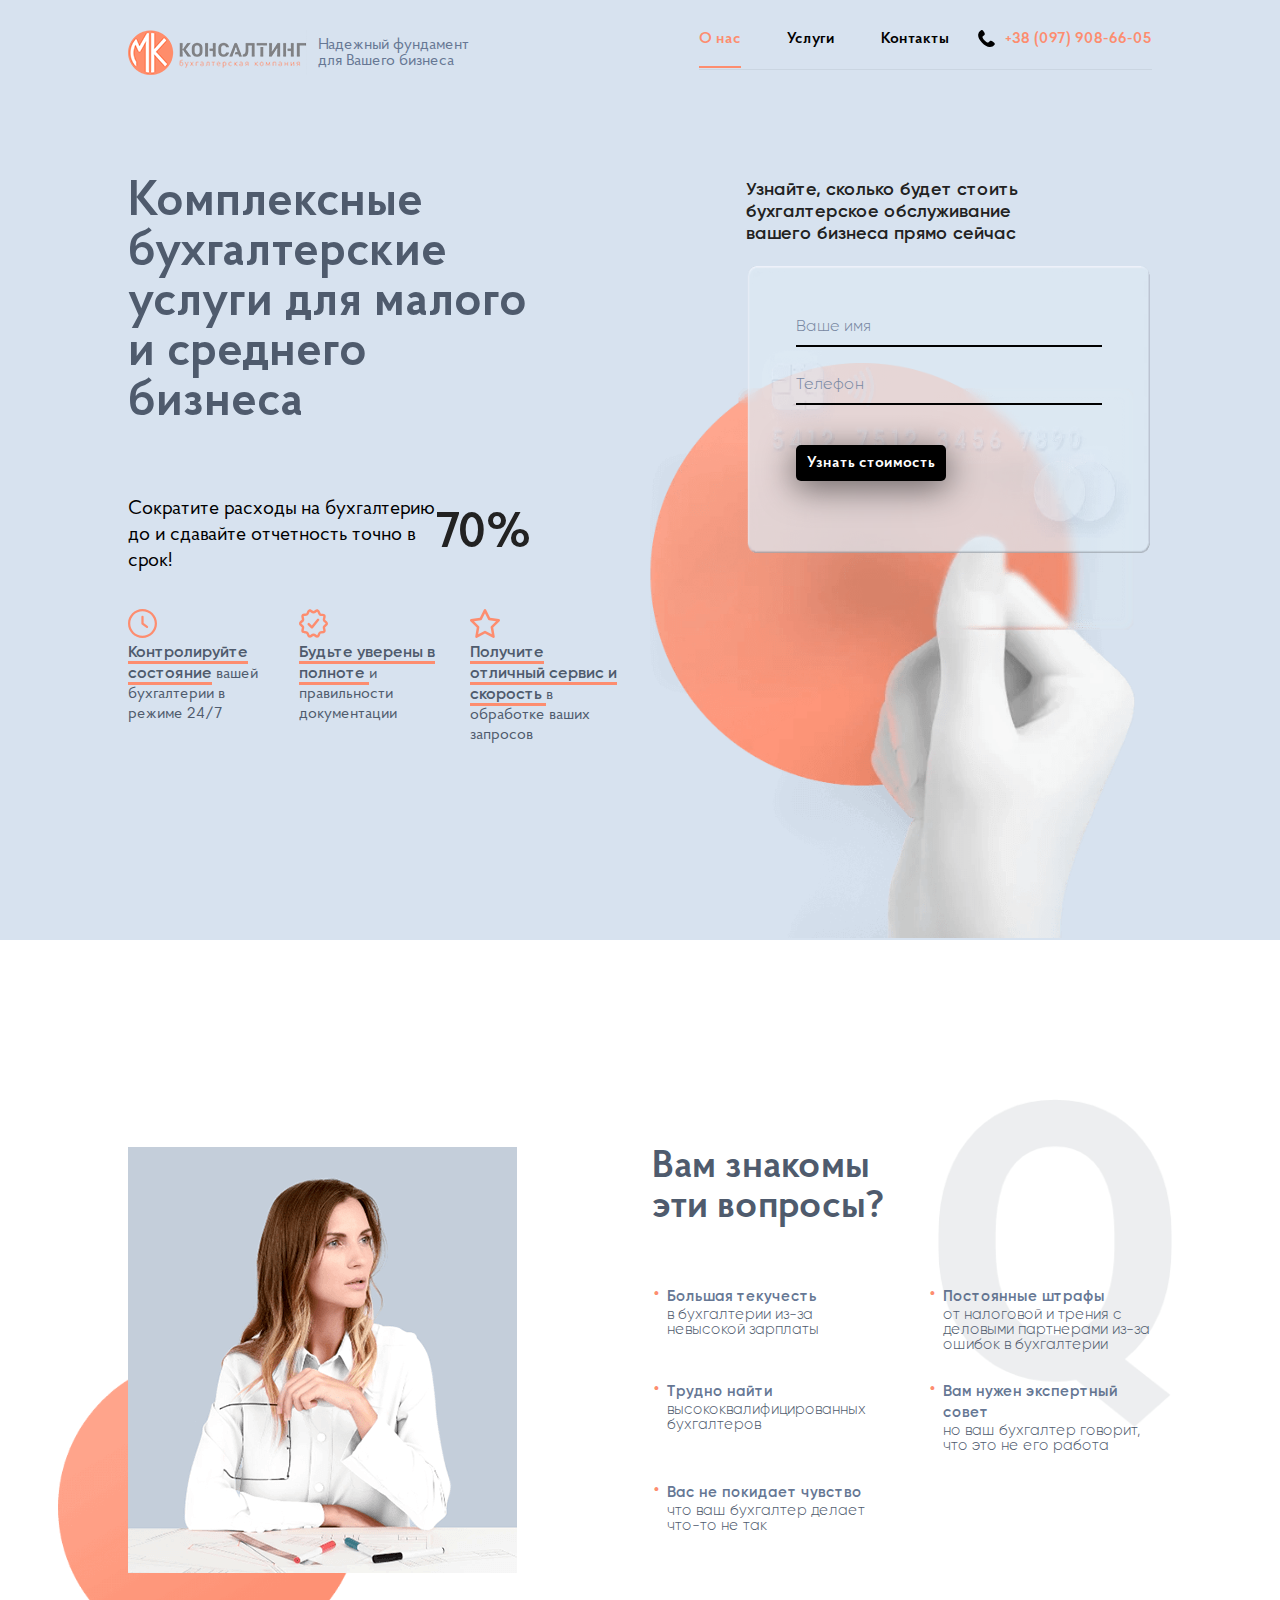
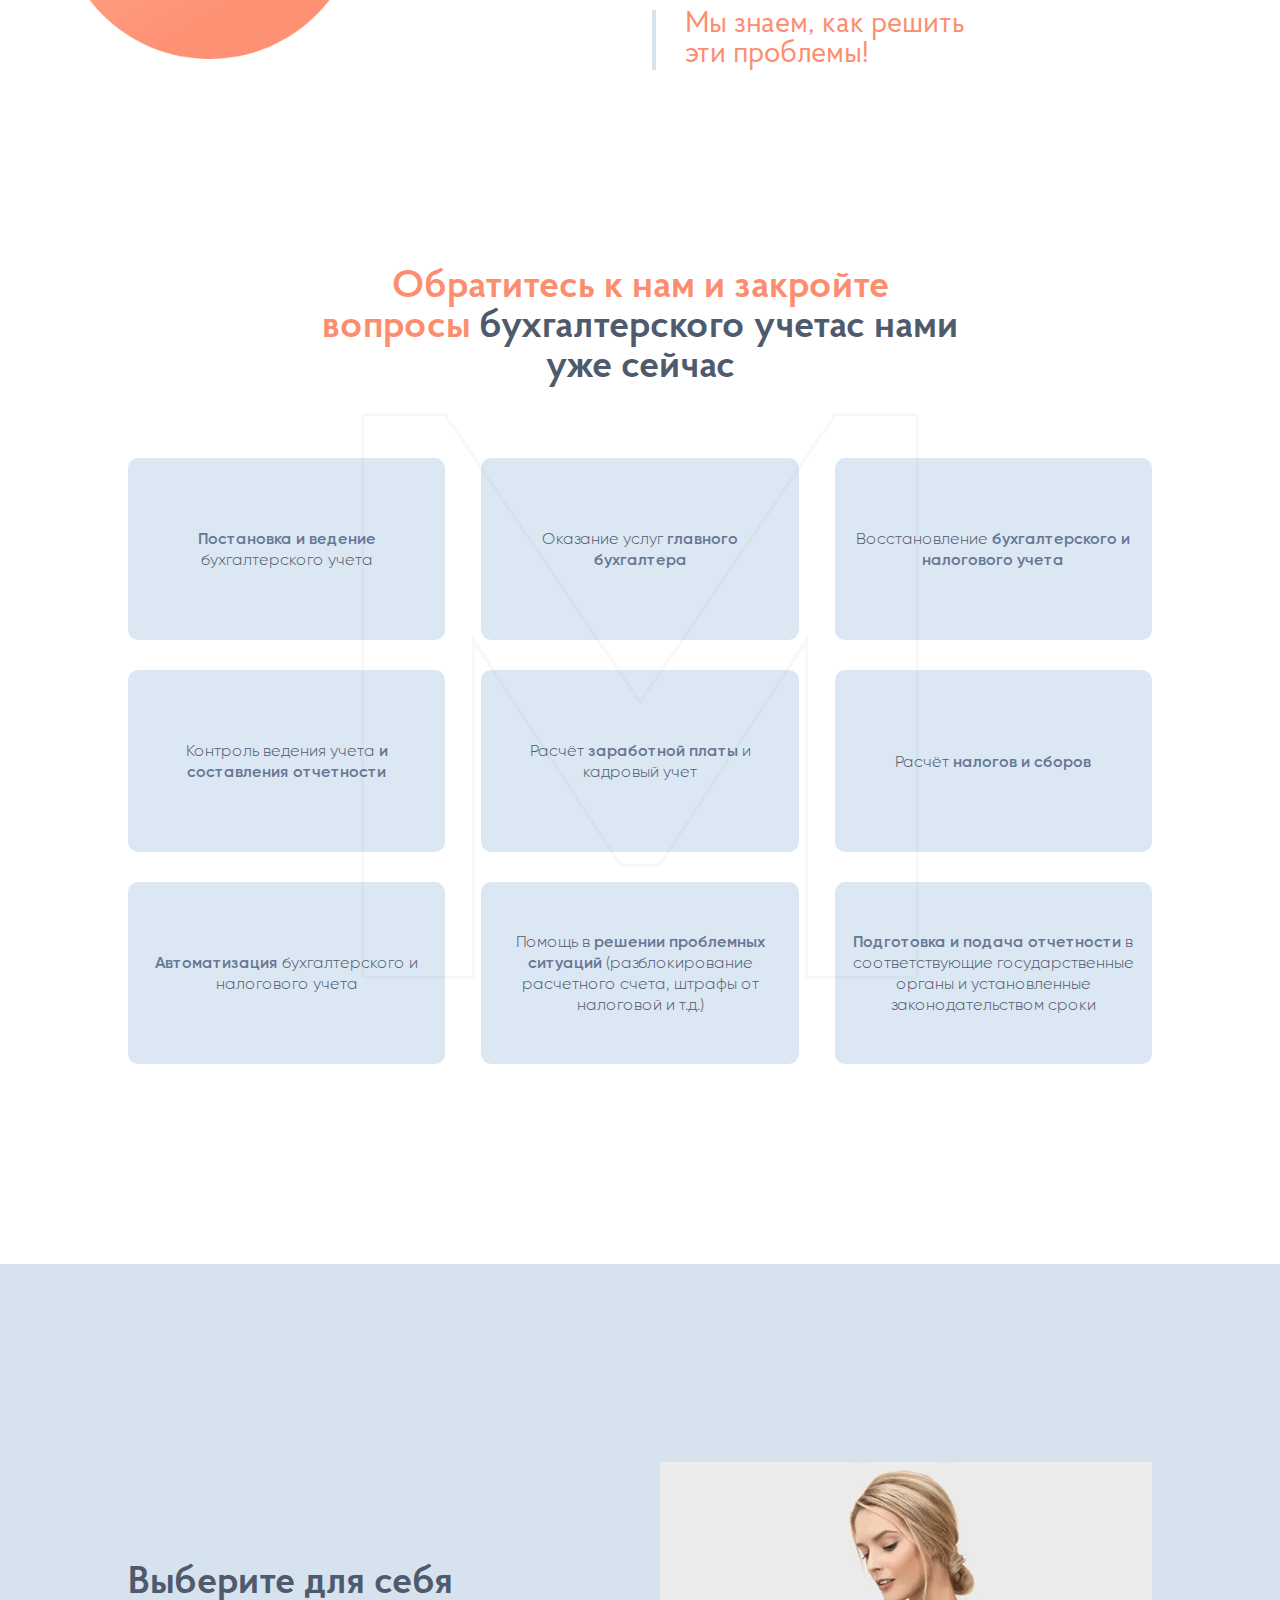
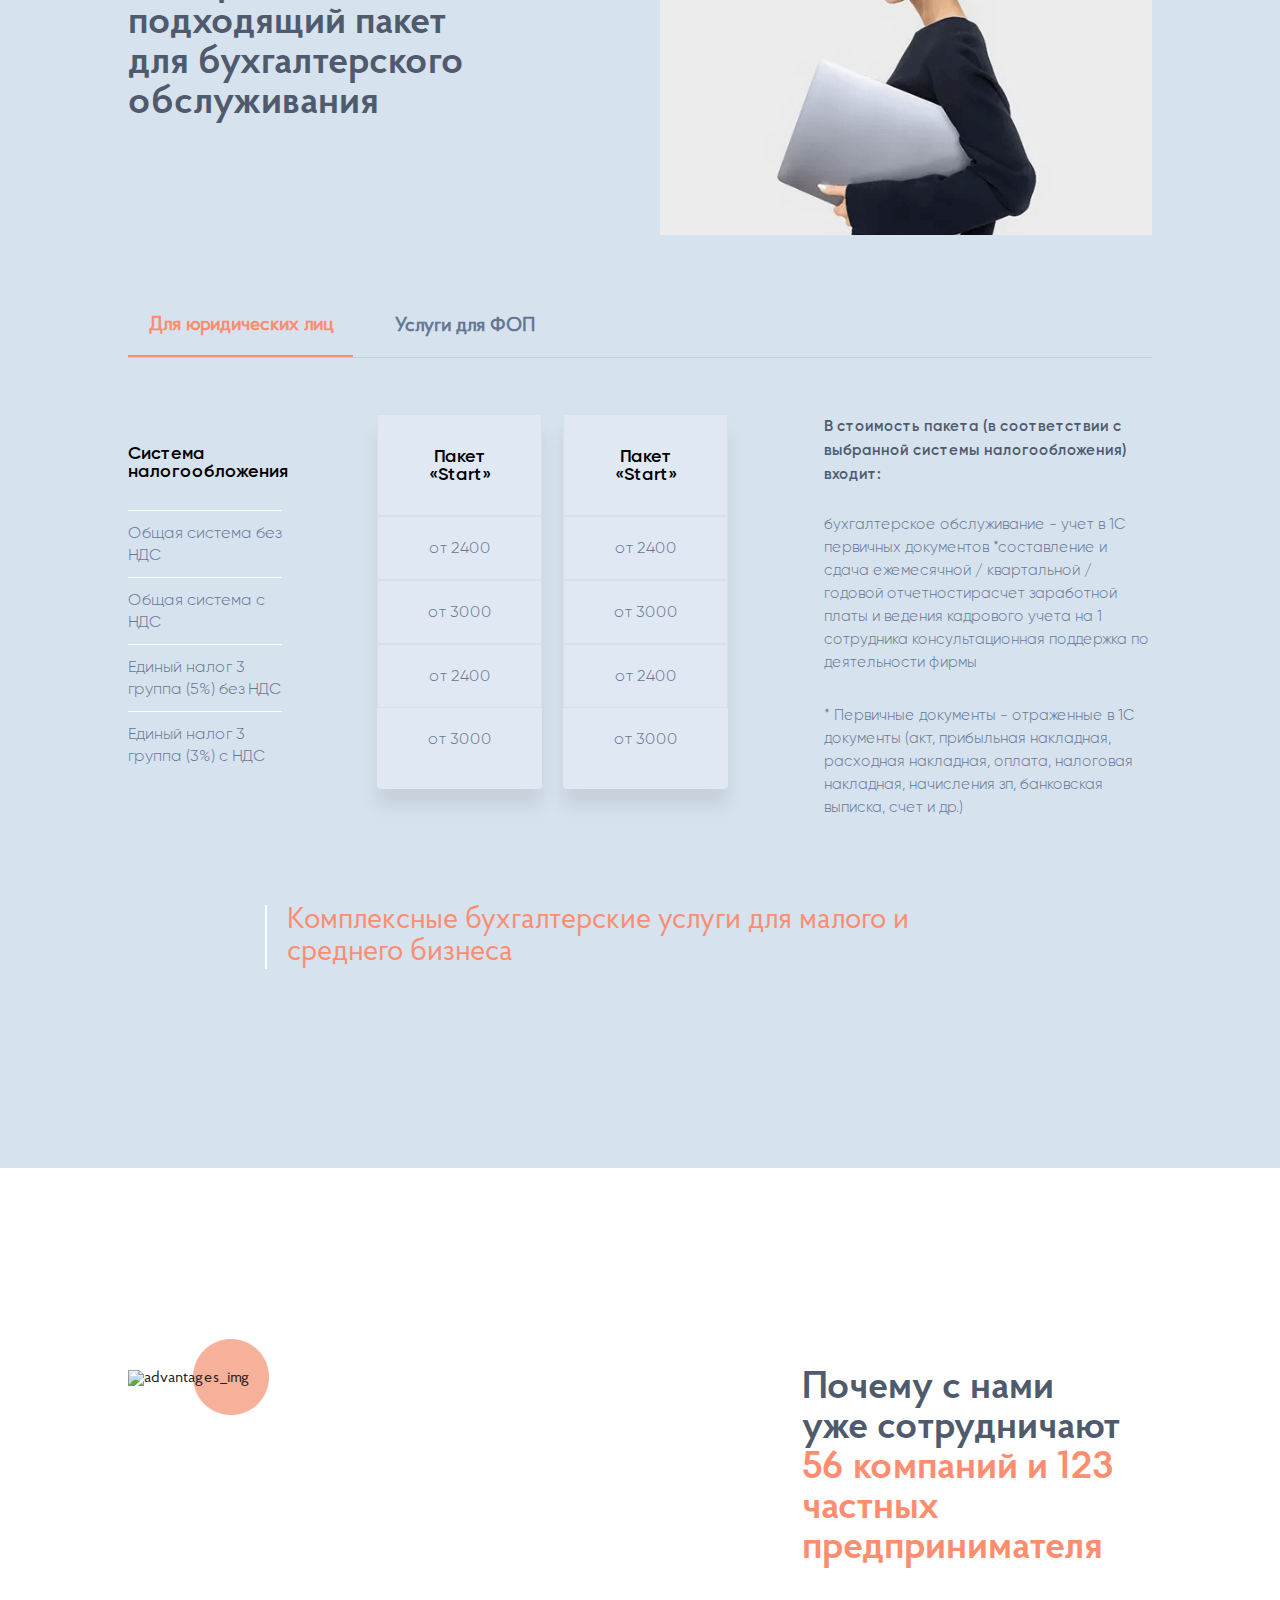
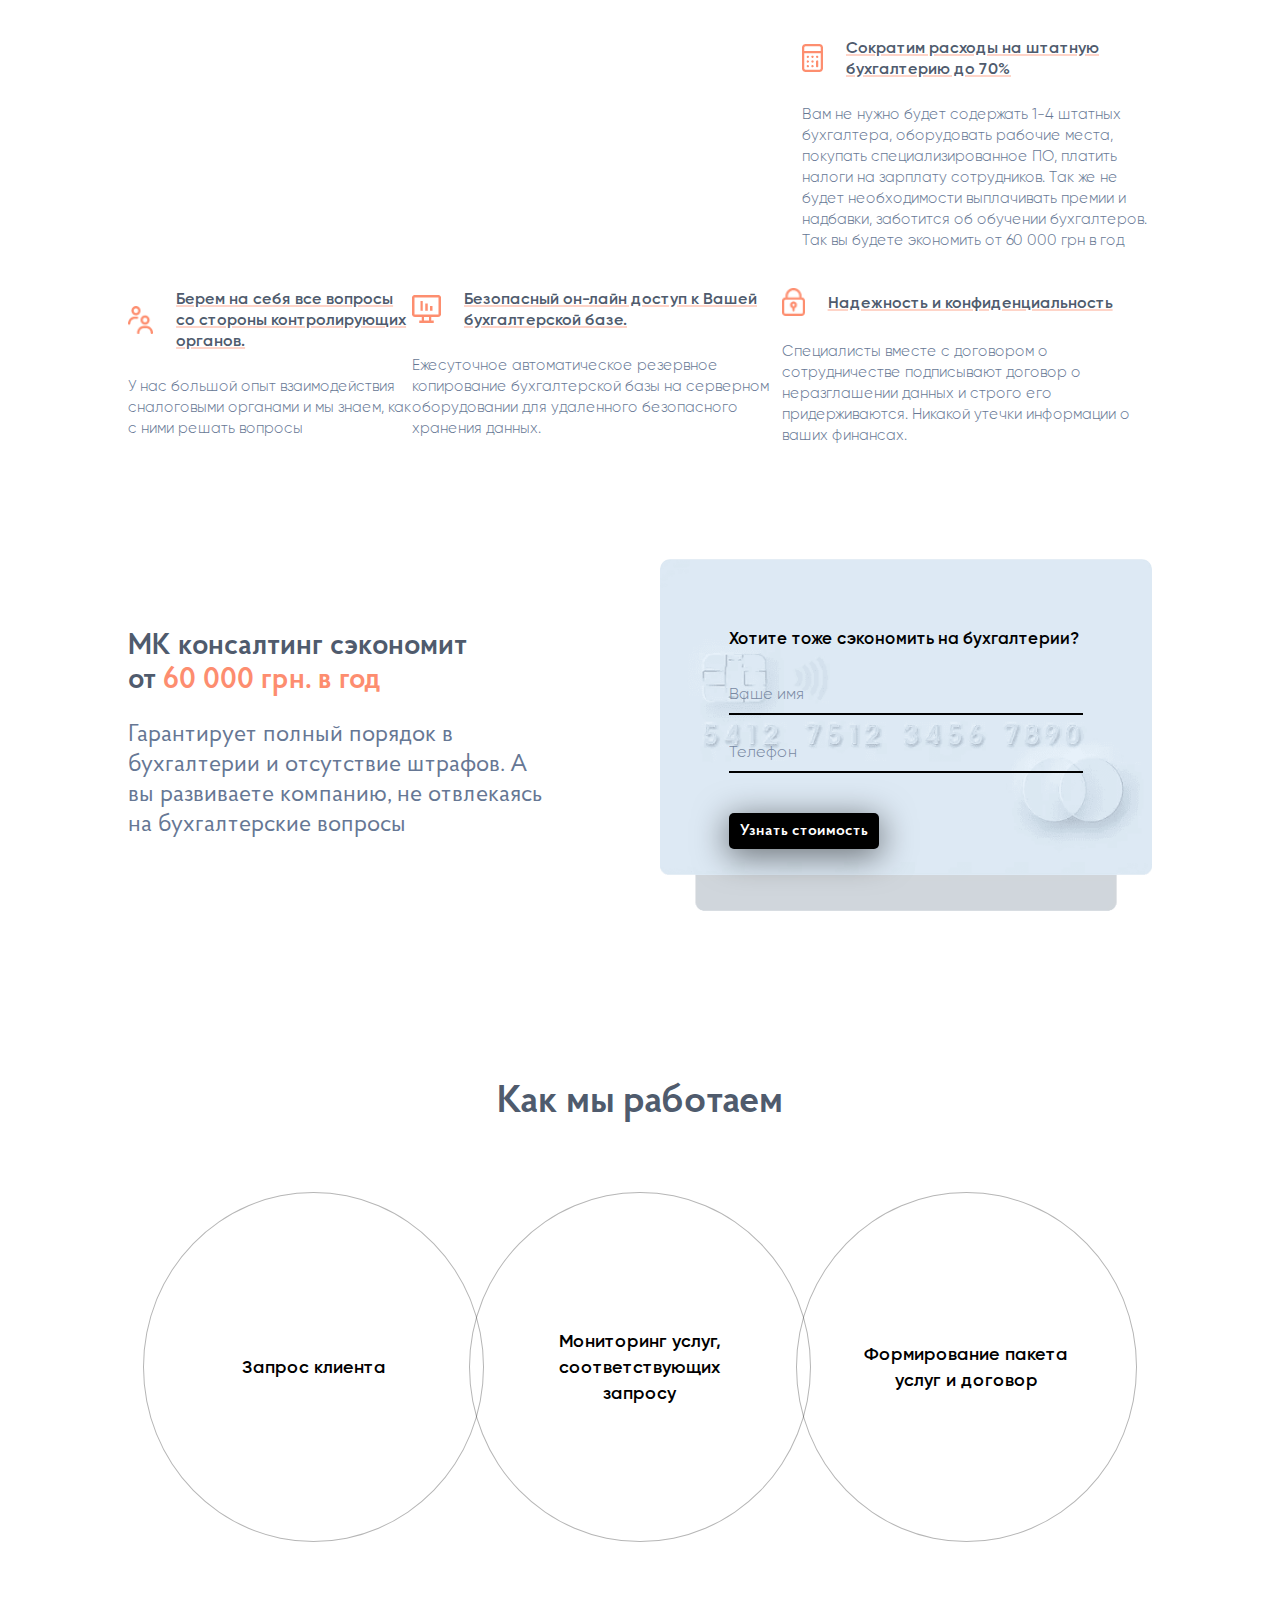
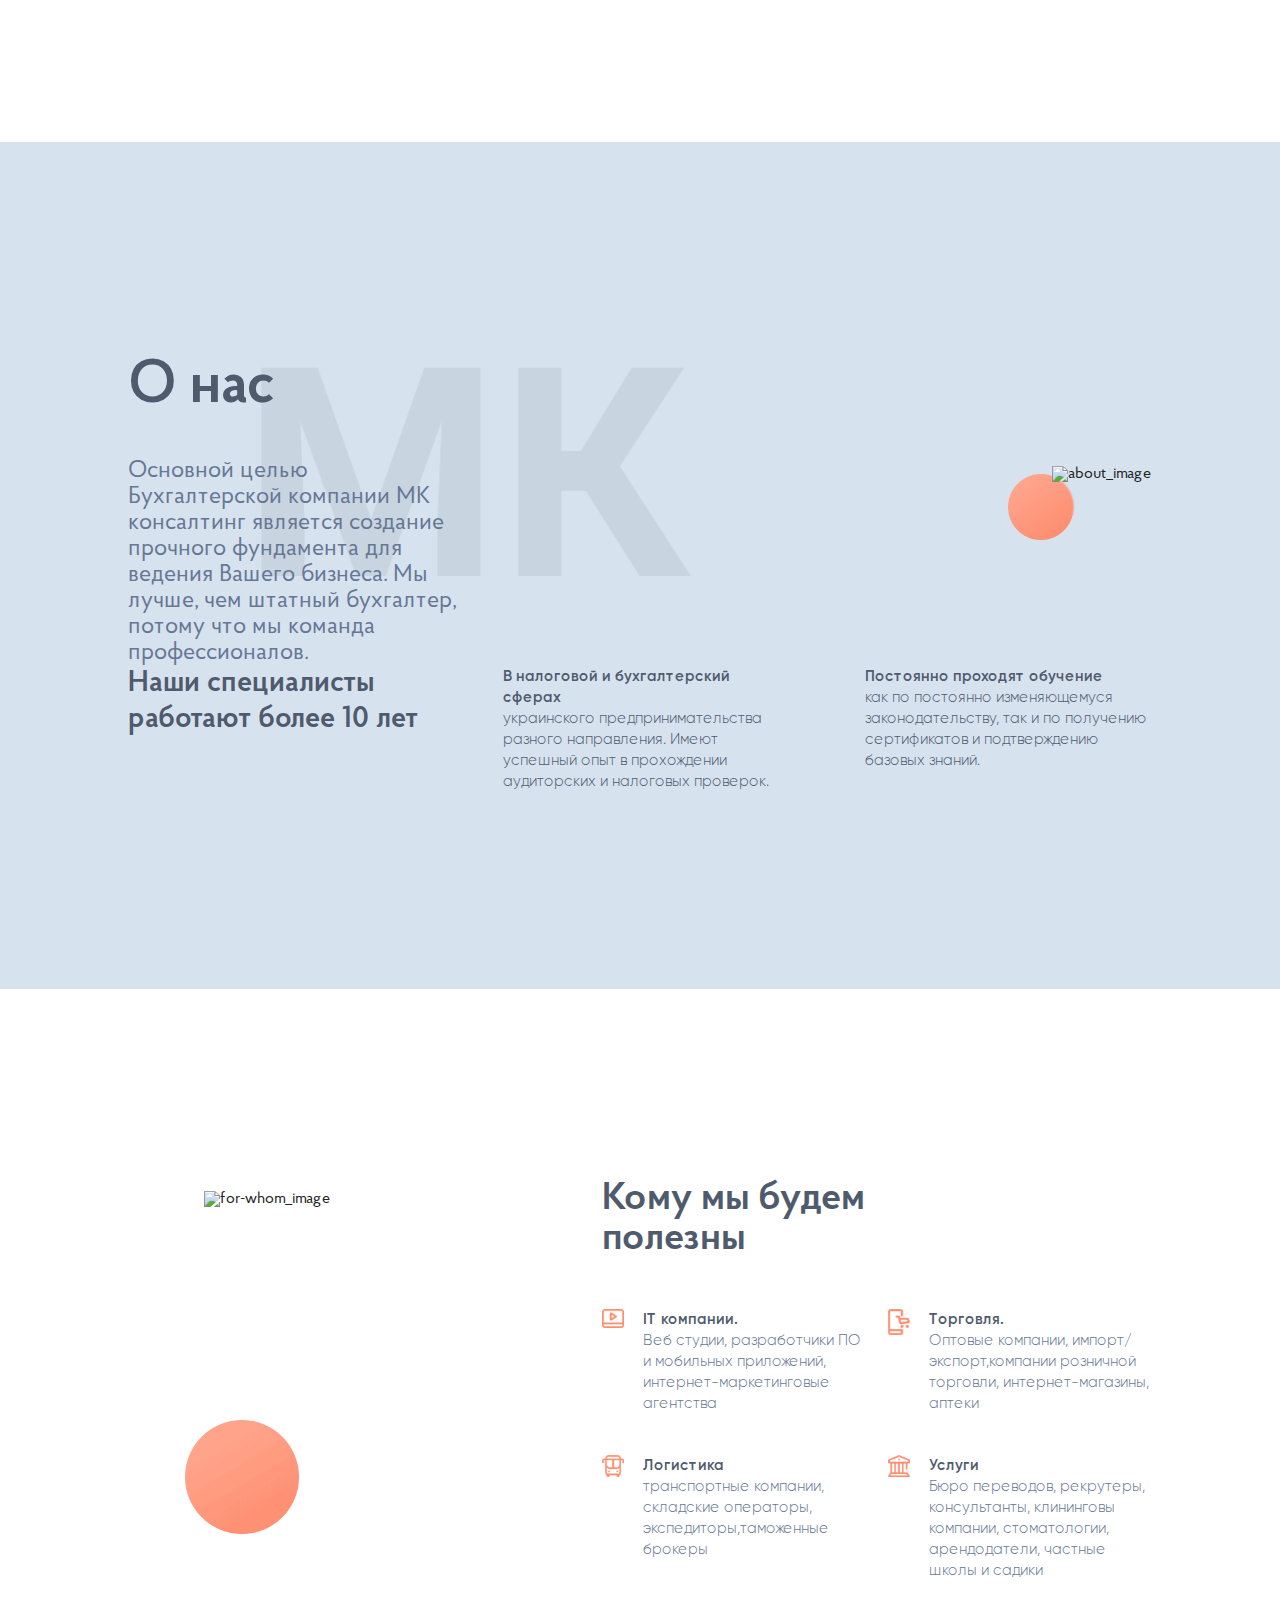
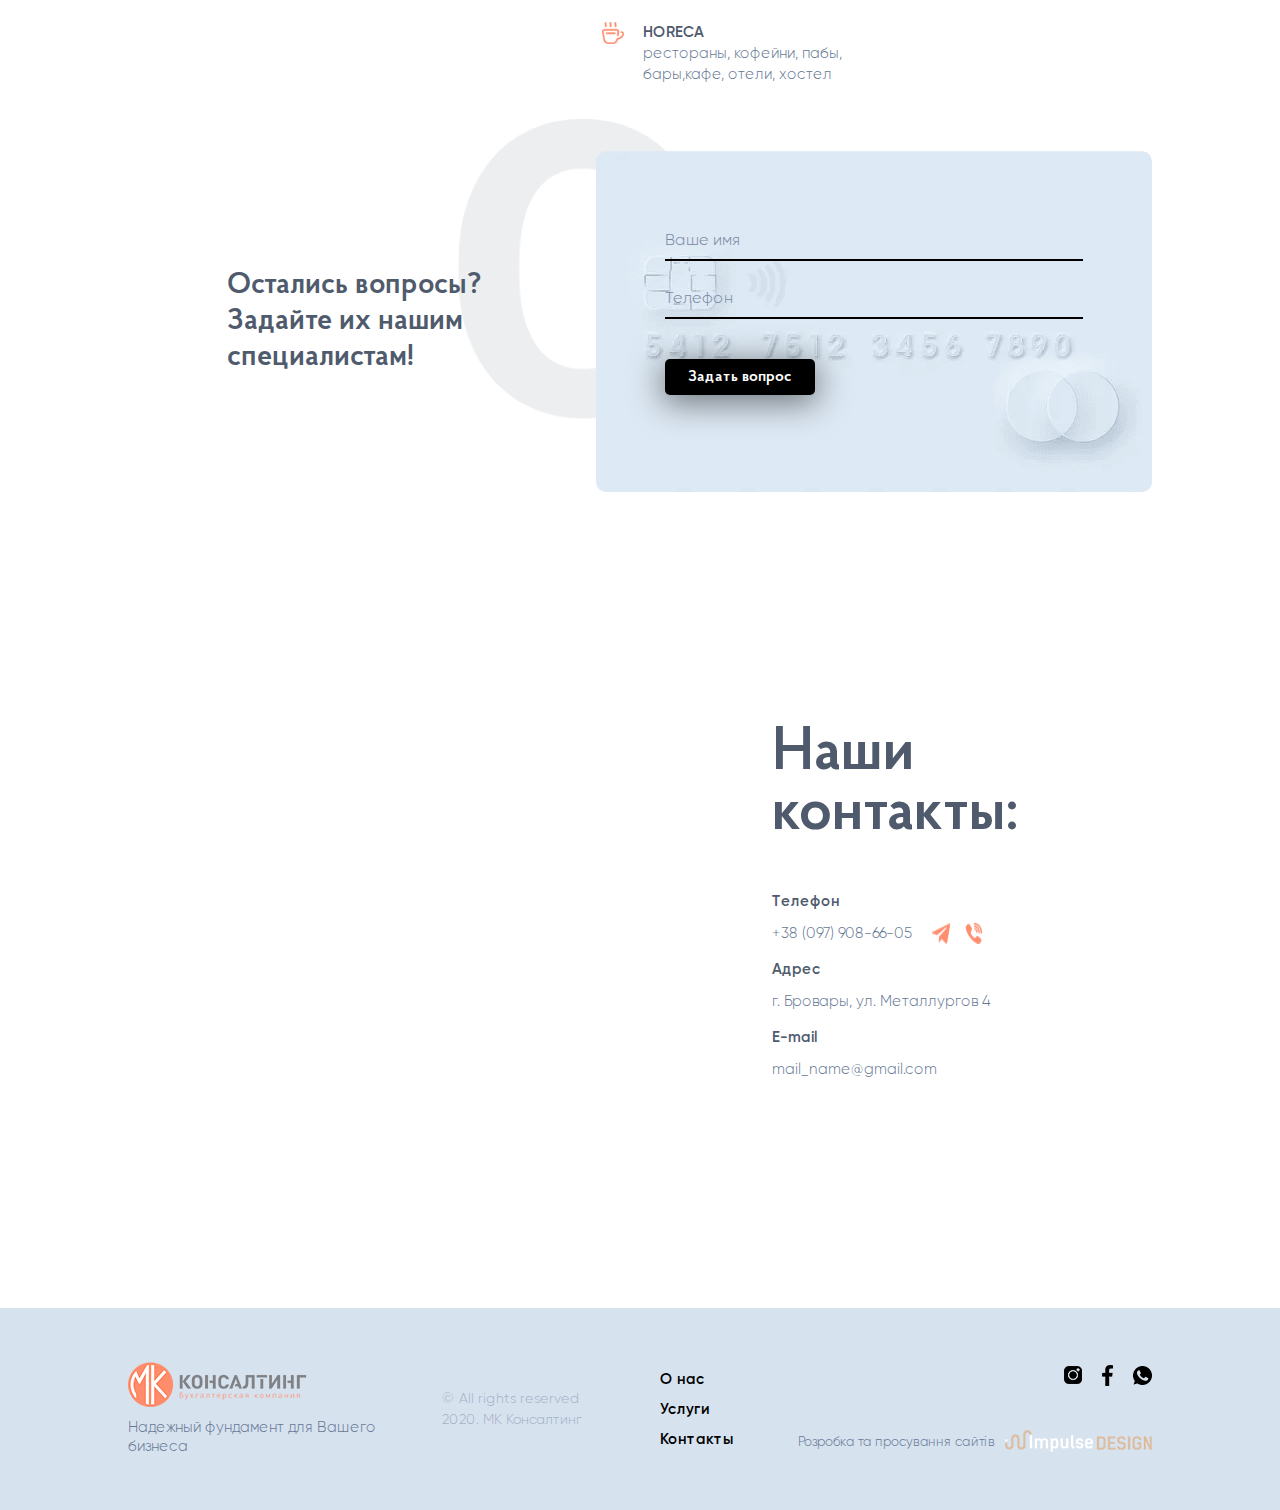
==== commit 00a99ec3: "arina next push" ====
--- a/index.html
+++ b/index.html
@@ -29,11 +29,11 @@
             <div class="header__menu menu desktop-menu">
                 <nav class="menu__body">
                     <ul class="menu__list" id="menu">
-                        <li><a href="#yak1" class="menu__link menu__link-active">О нас </a></li>
-                        <li><a href="#yak2" class="menu__link">Услуги</a></li>
-                        <li><a href="#yak3" class="menu__link">Контакты</a></li>
-                        <li><a href="tel:+380979086605" class="menu__link menu__link-tel"><img src="img/tel.svg" alt="phone"> +38 (097) 908-66-05</a></li>
+                        <li><a href="#yak1" class="m menu__link menu__link-active">О нас </a></li>
+                        <li><a href="#yak2" class="m menu__link">Услуги</a></li>
+                        <li><a href="#yak3" class="m menu__link">Контакты</a></li>
                     </ul>
+                    <a href="tel:+380979086605" class="menu__link menu__link-tel"><img src="img/tel.svg" alt="phone"> +38 (097) 908-66-05</a>
                 </nav>
             </div>
             <div class="header-mob">
@@ -452,7 +452,7 @@
                     </div>
                    <div class="advertisement">
                        <p class="footer__social-label">Розробка та просування сайтів</p>
-                       <img src="./img/Impuls.png" alt="Impuls">
+                        <a href="#"><img src="./img/Impuls.png" alt="Impuls"></a>
                    </div>
 
                 </div>
--- a/scss/style.css
+++ b/scss/style.css
@@ -1 +1,1168 @@
-@font-face{font-family:'Proba Pro';src:url(../fonts/ProbaPro-Regular.woff2) format("woff2"),url(../fonts/ProbaPro-Regular.woff) format("woff"),url(../fonts/ProbaPro-Regular.ttf) format("truetype");font-weight:400;font-style:normal;font-display:swap}@font-face{font-family:'Gilroy-Light';src:url(../fonts/Gilroy-Light.woff2) format("woff2"),url(../fonts/Gilroy-Light.woff) format("woff"),url(../fonts/Gilroy-Light.ttf) format("truetype");font-weight:300;font-style:normal;font-display:swap}@font-face{font-family:'Gilroy-SemiBold';src:url(../fonts/Gilroy-SemiBold.woff2) format("woff2"),url(../fonts/Gilroy-SemiBold.woff) format("woff"),url(../fonts/Gilroy-SemiBold.ttf) format("truetype");font-weight:600;font-style:normal;font-display:swap}@font-face{font-family:'Proba Pro SmBd';src:url(../fonts/ProbaPro-SemiBold.woff2) format("woff2"),url(../fonts/ProbaPro-SemiBold.woff) format("woff"),url(../fonts/ProbaPro-SemiBold.ttf) format("truetype");font-weight:600;font-style:normal;font-display:swap}*{box-sizing:border-box}body{font-family:'Proba Pro'}._container{width:1144px;margin:0 auto}header{background-color:#D7E2EF}.header-wrapper{display:flex;justify-content:space-between}.header__container{padding:30px 0}.header__left{display:flex;justify-content:space-between;max-width:350px;align-items:center;width:40%}.header__left a{margin-right:11px}.header__left p{color:#667794;font-size:16px}.menu{max-width:453px;width:100%}.menu__body{padding-bottom:22px;border-bottom:1px solid #CAD5E1}.menu__list{display:flex;justify-content:space-between;align-items:center}.menu__list li{font-family:'Proba Pro SmBd';outline:none}.menu__list li a{text-decoration:none}.menu__link{color:#000}.menu__link-active{color:#FD8D6F;border-bottom:2px solid #FD8D6F;padding-bottom:19px}.menu__link-tel{color:#FD8D6F;display:flex;align-items:center}.menu__link-tel img{margin-right:10px}.header__actions{padding:103px 0 0;display:flex;justify-content:space-between}.actions-header__services{width:48%;padding-bottom:165px}.services-actions h1{font-family:'Proba Pro SmBd';font-size:50px;color:#4F5B6D;max-width:400px}.services-actions__discount{margin-top:68px;display:flex;justify-content:space-between;align-items:center;width:82%}.services-actions__discount p{font-size:20px;color:#000;max-width:336px;width:100%;line-height:26px}.services-actions__discount span{font-size:50px;font-family:'Proba Pro SmBd'}.services-actions .action-tip{display:flex;justify-content:space-between;margin-top:35px}.services-actions .action-tip_item{max-width:150px}.services-actions .action-tip_item p{color:#4F5B6D;line-height:20px}.services-actions .action-tip_item span{font-family:'Gilroy-SemiBold';border-bottom:3px solid #FD8D6F}.header-mob{display:none}.header__form{width:49%}.form-header{background:url(../img/hand.png) no-repeat;background-size:108%;background-position:25% 99%;margin-bottom:-30px}.form-header__control{float:right;width:81%}.form-header__control h4{font-size:18px;line-height:22px;font-family:'Gilroy-SemiBold';margin-bottom:20px;max-width:328px}#from-discover,#form__info,#form__question{padding:42px 50px;border-radius:10px;display:flex;flex-direction:column}#from-discover input,#form__info input,#form__question input{border:none;border-bottom:2px solid #000;margin-bottom:17px;background-color:transparent;padding:10px 0;font-size:16px;font-family:'Gilroy-Light'}#from-discover input::placeholder,#form__info input::placeholder,#form__question input::placeholder{color:#7888A2}#from-discover button,#form__info button,#form__question button{margin-top:23px;width:150px;font-family:'Proba Pro SmBd';color:#fff;background-color:#000;border:none;border-radius:5px;padding:10px;transition:.3s;box-shadow:0 6px 33px 2px rgba(0,0,0,0.5)}#from-discover button:hover,#form__info button:hover,#form__question button:hover{background-color:#FD8D6F;color:#000;transition:.3s}.pacts{padding:198px 0 27px;background-color:#D7E2EF}.pacts-circle{position:absolute;z-index:1;top:16%;right:22%;width:38%}.pacts-header{display:flex;justify-content:space-between;position:relative}.pacts-header__left{width:36%;padding-top:101px}.pacts-header__left h2{color:#4F5B6D;font-size:40px;font-family:'Proba Pro SmBd'}.pacts-header__right{width:48%;max-width:556px;background:url(../img/woman1.png) no-repeat;background-size:144%;height:373px;background-position:44% 43%;z-index:1}.title{font-family:inherit;font-size:2rem;font-weight:600;line-height:inherit}.paragraph{font-family:inherit;font-size:1rem;font-weight:400;line-height:inherit}.main .tab{width:100%;height:auto;padding:60px 0}.main .tab-info{margin:56px auto;max-width:750px}.main .tab-info p{color:#FD8D6F;border-left:2px solid #fff;padding-left:20px;font-size:30px;line-height:32px}.main .tab-menu{display:flex;align-items:center;max-width:100%;height:auto;margin:0 auto;border-bottom:1.3px solid #C5D1E0;transition:all .3s ease}.main .tab-menu-link{position:relative;overflow:hidden;font-family:inherit;font-size:20px;font-weight:600;line-height:inherit;cursor:pointer;width:22%;height:auto;padding:20px 0;border-bottom:2.5px solid transparent;color:#667794;transition:all .3s ease;border:none;background:unset}.main .tab-menu-link::before{position:absolute;content:"";top:0;left:0;width:100%;height:auto;z-index:2}.main .tab-menu-link.active{bottom:0;z-index:0;overflow:hidden;border-bottom:2.5px solid #FD8D6F;color:#FD8D6F}.main .tab-bar{padding:56px 0;overflow:hidden}.main .tab-bar-content{display:none;width:100%;min-height:10rem;transition:all .3s ease}.main .tab-bar-content.active{display:block}.tab-content{display:flex;justify-content:space-between}.tab-content__system{width:15%;margin-top:30px}.tab-content__system h5{font-family:'Gilroy-SemiBold';color:#000;font-size:18px;margin-bottom:30px}.tab-content__system li{color:#667794;font-family:'Gilroy-Light';font-size:16px;padding:11px 0;line-height:22px;border-top:1px solid #fff}.paks-content{width:41%;display:flex;justify-content:space-between;max-width:351px}.paks-content__item{background-color:#DFE8F3;border-radius:4px;text-align:center;box-shadow:0 17px 17px rgba(0,0,0,0.08);width:47%;max-height:375px}.paks-content__item h5{font-family:'Gilroy-SemiBold';color:#000;font-size:18px;border:1px solid #D7DFEA;padding:32px}.paks-content__item ul li{color:#667794;font-family:'Gilroy-Light';padding:23px 0;border:1px solid #D7DFEA}.paks-content__item ul li:last-child{border:none}.prices-content{width:32%;font-size:15px}.prices-content__about{color:#4F5B6D;font-family:'Gilroy-SemiBold';margin-bottom:27px;line-height:24px}.prices-content__description{font-family:'Gilroy-Light';color:#667794;line-height:23px;margin-bottom:30px}@media screen and (max-width: 1500px){._container{width:80%}}.questions__wrapper{padding-top:207px;padding-bottom:102px;display:flex;justify-content:space-between;max-width:1031px;margin:0 auto;position:relative}.questions__wrapper::after{content:"";position:absolute;top:19%;right:-2%;background:url(../img/q.png) no-repeat;background-size:100%;width:23%;height:100%;opacity:.1}.questions__wrapper .questions__image{position:relative}.questions__wrapper .questions__image .questions__img{max-width:389px;height:auto;z-index:1;position:relative}.questions__wrapper .questions__image::before{content:url(../img/Ellipse.png);left:-67px;position:absolute;bottom:0;position:absolute;max-width:371px;height:auto}.questions__wrapper .questions__info{padding-left:20px;max-width:520px;display:flex;flex-direction:column;align-items:flex-start}.questions__wrapper .questions__info .questions__info-title{color:#4f5b6d;font-family:"Proba Pro SmBd";font-size:40px;line-height:40px;padding-bottom:59px;max-width:240px}.questions__wrapper .questions__info .questions__list{display:flex;flex-wrap:wrap;justify-content:space-between}.questions__wrapper .questions__info .questions__list .questions__item{position:relative;max-width:224px;padding-left:15px;padding-bottom:29px;display:flex;flex-direction:column}.questions__wrapper .questions__info .questions__list .questions__item .questions__item-title{color:#667794;font-family:"Gilroy-SemiBold";font-size:15px;line-height:21px}.questions__wrapper .questions__info .questions__list .questions__item .questions__item-information{font-family:"Gilroy-Light";color:#4f5b6d;font-size:15px}.questions__wrapper .questions__info .questions__list .questions__item::before{color:#fd8d6f;content:".";font-size:40px;top:-21px;left:0;position:absolute}.questions__wrapper .questions__info .decision{margin-top:48px;max-width:322px;padding-left:29px;border-left:4px solid #d7e2ef}.questions__wrapper .questions__info .decision__label{color:#fd8d6f;font-family:"Proba Pro";font-size:30px;line-height:30px}.services{padding-top:95px;padding-bottom:170px}.services .services__title{font-family:"Proba Pro SmBd";font-size:40px;font-weight:400;line-height:40px;color:#fd8d6f;max-width:645px;margin:auto;text-align:center;margin-bottom:71px}.services .services__title span{color:#4f5b6d}.services .M__block{display:flex;justify-content:center;position:relative;opacity:.5;z-index:1}.services .M__block .services__M{z-index:1;transform:translateY(-45px);position:absolute}.services .services__wrapper{display:flex;flex-wrap:wrap;position:relative;justify-content:space-between}.services .services__wrapper .services__item{border-radius:10px;background-color:#dbe7f3;width:31%;height:182px;margin-bottom:30px;padding:72px 5px;display:flex;justify-content:center;align-items:center}.services .services__wrapper .services__item .services__item-label{color:#667794;font-size:16px;line-height:21px;font-family:"Gilroy-SemiBold";max-width:284px;text-align:center}.services .services__wrapper .services__item .services__item-label span{color:#4f5b6d;font-family:"Gilroy-Light"}.advantages{padding-top:200px;margin-bottom:99px}.advantages .advantages__wrapper{display:flex;justify-content:space-between;margin-bottom:37px}.advantages .advantages__wrapper .advantages__wrapper-image{position:relative}.advantages .advantages__wrapper .advantages__wrapper-image::after{content:"";position:absolute;top:-6%;left:53%;background:url(../img/circle-adv.png) no-repeat;background-size:62%;height:100%;width:100%;opacity:.4}.advantages .advantages__wrapper .advantages__wrapper-image img{max-width:585px;height:auto;width:100%;z-index:1;position:relative}.advantages .advantages__wrapper .advantages__wrapper-info{display:flex;flex-direction:column;max-width:375px;width:56%;padding-left:25px}.advantages .advantages__wrapper .advantages__wrapper-info .advantages__wrapper-info__title{font-family:"Proba Pro SmBd";font-size:40px;font-weight:400;line-height:40px;color:#4f5b6d;max-width:325px;margin-bottom:69px}.advantages .advantages__wrapper .advantages__wrapper-info .advantages__wrapper-info__title span{color:#fd8d6f}.advantages .advantages__list{display:flex;justify-content:space-between}.advantages .advantages__saving{margin-top:113px;display:flex;justify-content:space-between;align-items:center}.advantages .advantages__saving .advantages__saving-info{max-width:450px;padding-right:20px}.advantages .advantages__saving .advantages__saving-info .advantages__saving-title{color:#4f5b6d;font-family:"Proba Pro SmBd";font-size:30px;line-height:34px;max-width:350px}.advantages .advantages__saving .advantages__saving-info span{color:#fd8d6f}.advantages .advantages__saving .advantages__saving-info .advantages__saving-subtitle{color:#667794;font-family:"Proba Pro";font-size:24px;line-height:30px;margin-top:22px}.advantages .advantages__saving .advantages__saving-form .advantages__saving-form__title{color:#000;font-family:"Gilroy-SemiBold";font-size:17px;line-height:21px;margin-bottom:25px}.advantages__item{max-width:370px}.advantages__item .advantages__item-title{margin-bottom:25px;display:flex;align-items:center}.advantages__item .advantages__item-title .adv__title{color:#4f5b6d;font-family:"Gilroy-SemiBold";font-size:16px;line-height:21px;text-decoration:2px underline solid #fd8e6f62}.advantages__item .advantages__item-title img{margin-right:23px;height:28px}.advantages__item .advantages__item-information{color:#667794;font-family:"Gilroy-Light";font-size:15px;line-height:21px}#from-discover{background:url(../img/finger.png) no-repeat;background-size:100% 100%;min-height:292px}#form__info{border-radius:10px;background:url(../img/bg-formadv.png) no-repeat;background-size:100% 100%;padding:69px 69px 62px;width:48%}#form__question{border-radius:10px;background-color:#dbe7f3;padding:69px 69px 62px;background:url(../img/bg-formadv.png) no-repeat;background-size:cover;max-width:556px;width:100%;min-height:341px;position:relative}#form__question::after{position:absolute;content:"";background:url(../img/q.png) no-repeat;background-size:45%;width:100%;height:100%;top:-10%;right:25%;z-index:-2;opacity:.1}.workprocess{padding-top:72px;padding-bottom:200px}.workprocess .workprocess__title{color:#4f5b6d;font-family:"Proba Pro SmBd";font-size:40px;text-align:center;line-height:40px;padding-bottom:70px}.workprocess .workprocess__wrapper{display:flex;justify-content:center}.workprocess .workprocess__wrapper .workprocess__item{height:380px;width:40%;border-radius:50%;border:1px solid rgba(0,0,0,0.29);color:#000;font-family:"Gilroy-SemiBold";font-size:18px;transition:.5s;line-height:26px;display:flex;justify-content:center;align-items:center;cursor:pointer;text-align:center}.workprocess .workprocess__wrapper .workprocess__item span{max-width:227px}.workprocess .workprocess__wrapper .workprocess__item:first-child{transform:translateX(15px)}.workprocess .workprocess__wrapper .workprocess__item:last-child{transform:translateX(-15px)}.workprocess .workprocess__wrapper .workprocess__item:hover{background-color:#fd8e6fe8;border:none;transition:.5s}.about{padding-top:225px;padding-bottom:197px;background-color:#d7e2ef}.about .about__wrapper{display:flex;justify-content:space-between;align-items:center;position:relative}.about .about__wrapper::before{position:absolute;content:"";background:url(../img/mk.png) no-repeat;background-size:60%;width:100%;height:100%;top:0;left:13%;opacity:.1;z-index:2}.about .about__wrapper-image{z-index:3;position:relative;padding-bottom:87px}.about .about__wrapper-image::after{position:absolute;content:"";background:url(../img/circle-form.svg) no-repeat;background-size:75%;width:100%;height:100%;top:10%;right:44%;z-index:-2}.about .about__wrapper .about__wrapper-info{max-width:330px;z-index:5}.about .about__wrapper .about__wrapper-info .about__title{color:#4f5b6d;font-family:"Proba Pro SmBd";font-size:60px;line-height:40px;margin-bottom:51px}.about .about__wrapper .about__wrapper-info .about__subtitle{color:#667794;font-family:"Proba Pro";font-size:24px;line-height:26px}.about .about__details{display:flex;justify-content:space-between;max-width:1070px}.about .about__details .about__details-item .experience{color:#4f5b6d;font-family:"Proba Pro SmBd";font-size:30px;line-height:36px;max-width:300px;display:block}.about .about__details .about__details-item .details__item-info{max-width:287px;color:#667794;font-size:15px;line-height:21px;color:#4f5b6d;font-family:"Gilroy-SemiBold"}.about .about__details .about__details-item .details__item-info span{font-family:"Gilroy-Light";display:block}.contacts{padding-top:100px;padding-bottom:210px}.contacts .contacts__wrapper{display:flex;justify-content:space-between}.contacts .contacts__wrapper .contacts__map iframe{width:555px;height:402px}.contacts .contacts__wrapper .contacts__info{width:40%;padding-top:32px;padding-left:30px}.contacts .contacts__wrapper .contacts__info .contacts__title{color:#4f5b6d;font-family:"Proba Pro SmBd";font-size:60px;line-height:60px;margin-bottom:47px;max-width:300px}.contacts .contacts__wrapper .contacts__info .contacts__item .contacts__item-title{color:#4f5b6d;font-family:"Gilroy-SemiBold";font-size:15px;line-height:21px;margin-bottom:11px}.contacts .contacts__wrapper .contacts__info .contacts__item .contacts__item-info{color:#667794;font-size:15px;font-family:"Gilroy-Light";line-height:21px;text-decoration:none;display:flex;margin-bottom:15px}.contacts .contacts__wrapper .contacts__info .contacts__item .contacts__item-info .telegram__icon{margin:0 15px 0 20px}.for-whom{padding-top:190px;padding-bottom:100px}.for-whom .for-whom__wrapper{display:flex;justify-content:space-between;max-width:1142px;margin:0 auto}.for-whom .for-whom__wrapper .for-whom__wrapper-image{margin-left:76px;position:relative;padding-top:10px}.for-whom .for-whom__wrapper .for-whom__wrapper-image::after{position:absolute;content:"";background:url(../img/Ellipse.png) no-repeat;background-size:90%;width:100%;height:100%;top:44%;right:15%;z-index:-2}.for-whom .for-whom__wrapper .for-whom__wrapper-info{padding-left:35px}.for-whom .for-whom__wrapper .for-whom__wrapper-info .for-whom__title{color:#4f5b6d;font-family:"Proba Pro SmBd";font-size:40px;line-height:40px;margin-bottom:50px;max-width:300px}.for-whom .for-whom__wrapper .for-whom__wrapper-info .for-whom__advertisement{display:flex;flex-wrap:wrap;max-width:550px;justify-content:space-between}.for-whom .for-whom__wrapper .for-whom__wrapper-info .for-whom__advertisement .for-whom__item{display:flex;align-items:flex-start;width:48%;margin-bottom:41px}.for-whom .for-whom__wrapper .for-whom__wrapper-info .for-whom__advertisement .for-whom__item img{margin-right:19px;min-width:22px;height:auto}.for-whom .for-whom__wrapper .for-whom__wrapper-info .for-whom__advertisement .for-whom__item .for-whom__item-info{font-size:15px;line-height:21px;color:#4f5b6d;font-family:"Gilroy-SemiBold"}.for-whom .for-whom__wrapper .for-whom__wrapper-info .for-whom__advertisement .for-whom__item .for-whom__item-info span{font-family:"Gilroy-Light";color:#667794;display:block}.for-whom .other__questions{margin-top:25px;display:flex;justify-content:space-between;align-items:center}.for-whom .other__questions .other__questions-title{color:#4f5b6d;font-family:"Proba Pro SmBd";font-size:30px;line-height:36px;max-width:255px;margin-left:99px}.footer{background-color:#d7e2ef}.footer .footer__wrapper{display:flex;justify-content:space-between;align-items:center;min-height:202px}.footer .footer__wrapper .footer__logo{max-width:250px}.footer .footer__wrapper .footer__logo p{color:#667794;font-size:15px;font-family:"Gilroy-Light";line-height:19px;margin-top:11px}.footer .footer__wrapper .footer__copyright{max-width:155px;opacity:.45;color:#667794;font-size:14px;font-family:"Gilroy-Light";line-height:21px}.footer .footer__wrapper .footer_navigation .footer__item a{cursor:pointer;color:#000;font-family:"Gilroy-SemiBold";font-size:15px;transition:.5s;line-height:30px;text-decoration:none}.footer .footer__wrapper .footer_navigation .footer__item a:hover{color:#fd8d6f;transition:.5s}.footer .footer__wrapper .footer__social{max-width:370px;display:flex;flex-direction:column;align-items:flex-end}.footer .footer__wrapper .footer__social .footer__social-icons a{cursor:pointer}.footer .footer__wrapper .footer__social .footer__social-icons a:nth-child(2){margin:0 16px}.footer .footer__wrapper .footer__social .advertisement{margin-top:44px;display:flex}.footer .footer__wrapper .footer__social .advertisement .footer__social-label{color:#667794;font-family:"Gilroy-Light";font-size:13px;line-height:24px;letter-spacing:.31px;margin-right:11px}#button{display:inline-block;background-color:#fd8d6f;width:50px;height:50px;text-align:center;border-radius:4px;position:fixed;bottom:30px;right:30px;transition:background-color .3s,opacity .5s,visibility .5s;opacity:0;visibility:hidden;z-index:1000}#button:hover{cursor:pointer;background-color:#4f5b6d}#button:active{background-color:#555}#button.show{opacity:1;visibility:visible;display:flex;justify-content:center}#button.show img{width:60%}.content{width:77%;margin:50px auto;font-family:'Merriweather',serif;font-size:17px;color:#6c767a;line-height:1.9}@media (min-width: 500px){.content{width:43%}#button{margin:30px}}.content h1{margin-bottom:-10px;color:#03a9f4;line-height:1.5}.content h3{font-style:italic;color:#96a2a7}+@font-face {
+  font-family: 'Proba Pro';
+  src: url("../fonts/ProbaPro-Regular.woff2") format("woff2"), url("../fonts/ProbaPro-Regular.woff") format("woff"), url("../fonts/ProbaPro-Regular.ttf") format("truetype");
+  font-weight: normal;
+  font-style: normal;
+  font-display: swap; }
+@font-face {
+  font-family: 'Gilroy-Light';
+  src: url("../fonts/Gilroy-Light.woff2") format("woff2"), url("../fonts/Gilroy-Light.woff") format("woff"), url("../fonts/Gilroy-Light.ttf") format("truetype");
+  font-weight: 300;
+  font-style: normal;
+  font-display: swap; }
+@font-face {
+  font-family: 'Gilroy-SemiBold';
+  src: url("../fonts/Gilroy-SemiBold.woff2") format("woff2"), url("../fonts/Gilroy-SemiBold.woff") format("woff"), url("../fonts/Gilroy-SemiBold.ttf") format("truetype");
+  font-weight: 600;
+  font-style: normal;
+  font-display: swap; }
+@font-face {
+  font-family: 'Proba Pro SmBd';
+  src: url("../fonts/ProbaPro-SemiBold.woff2") format("woff2"), url("../fonts/ProbaPro-SemiBold.woff") format("woff"), url("../fonts/ProbaPro-SemiBold.ttf") format("truetype");
+  font-weight: 600;
+  font-style: normal;
+  font-display: swap; }
+* {
+  -webkit-box-sizing: border-box;
+          box-sizing: border-box; }
+
+body {
+  font-family: 'Proba Pro'; }
+
+._container {
+  width: 1144px;
+  margin: 0 auto; }
+
+header {
+  background-color: #D7E2EF; }
+
+.header-wrapper {
+  display: -webkit-box;
+  display: -ms-flexbox;
+  display: flex;
+  -webkit-box-pack: justify;
+      -ms-flex-pack: justify;
+          justify-content: space-between; }
+.header__container {
+  padding: 30px 0px; }
+.header__left {
+  display: -webkit-box;
+  display: -ms-flexbox;
+  display: flex;
+  -webkit-box-pack: justify;
+      -ms-flex-pack: justify;
+          justify-content: space-between;
+  max-width: 350px;
+  -webkit-box-align: center;
+      -ms-flex-align: center;
+          align-items: center;
+  width: 40%; }
+  .header__left a {
+    margin-right: 11px; }
+  .header__left p {
+    color: #667794;
+    font-size: 16px; }
+
+.menu {
+  max-width: 453px;
+  width: 100%; }
+  .menu__body {
+    display: -webkit-box;
+    display: -ms-flexbox;
+    display: flex;
+    -webkit-box-pack: justify;
+        -ms-flex-pack: justify;
+            justify-content: space-between;
+    padding-bottom: 22px;
+    border-bottom: 1px solid #CAD5E1;
+    font-family: 'Proba Pro SmBd';
+    outline: none; }
+    .menu__body a {
+      text-decoration: none;
+      outline: none; }
+  .menu__list {
+    display: -webkit-box;
+    display: -ms-flexbox;
+    display: flex;
+    -webkit-box-pack: justify;
+        -ms-flex-pack: justify;
+            justify-content: space-between;
+    -webkit-box-align: center;
+        -ms-flex-align: center;
+            align-items: center;
+    width: 100%;
+    max-width: 250px; }
+    .menu__list li {
+      font-family: 'Proba Pro SmBd';
+      outline: none; }
+      .menu__list li a {
+        text-decoration: none;
+        outline: none; }
+  .menu__link {
+    color: #000000; }
+    .menu__link-active {
+      color: #FD8D6F;
+      border-bottom: 2px solid #FD8D6F;
+      padding-bottom: 19px; }
+    .menu__link-tel {
+      color: #FD8D6F;
+      display: -webkit-box;
+      display: -ms-flexbox;
+      display: flex;
+      -webkit-box-align: center;
+          -ms-flex-align: center;
+              align-items: center; }
+      .menu__link-tel img {
+        margin-right: 10px; }
+
+.header__actions {
+  padding: 103px 0px 0px;
+  display: -webkit-box;
+  display: -ms-flexbox;
+  display: flex;
+  -webkit-box-pack: justify;
+      -ms-flex-pack: justify;
+          justify-content: space-between; }
+
+.actions-header__services {
+  width: 48%;
+  padding-bottom: 165px; }
+
+.services-actions h1 {
+  font-family: 'Proba Pro SmBd';
+  font-size: 50px;
+  color: #4F5B6D;
+  max-width: 400px; }
+.services-actions__discount {
+  margin-top: 68px;
+  display: -webkit-box;
+  display: -ms-flexbox;
+  display: flex;
+  -webkit-box-pack: justify;
+      -ms-flex-pack: justify;
+          justify-content: space-between;
+  -webkit-box-align: center;
+      -ms-flex-align: center;
+          align-items: center;
+  width: 82%; }
+  .services-actions__discount p {
+    font-size: 20px;
+    color: #000;
+    max-width: 336px;
+    width: 100%;
+    line-height: 26px; }
+  .services-actions__discount span {
+    font-size: 50px;
+    font-family: 'Proba Pro SmBd'; }
+.services-actions .action-tip {
+  display: -webkit-box;
+  display: -ms-flexbox;
+  display: flex;
+  -webkit-box-pack: justify;
+      -ms-flex-pack: justify;
+          justify-content: space-between;
+  margin-top: 35px; }
+  .services-actions .action-tip_item {
+    max-width: 150px; }
+    .services-actions .action-tip_item p {
+      color: #4F5B6D;
+      line-height: 20px; }
+    .services-actions .action-tip_item span {
+      font-family: 'Gilroy-SemiBold';
+      border-bottom: 3px solid #FD8D6F; }
+
+.header-mob {
+  display: none; }
+.header__form {
+  width: 49%; }
+
+.form-header {
+  background: url(../img/hand.png) no-repeat;
+  background-size: 108%;
+  background-position: 25% 99%;
+  margin-bottom: -30px; }
+  .form-header__control {
+    float: right;
+    width: 81%; }
+    .form-header__control h4 {
+      font-size: 18px;
+      line-height: 22px;
+      font-family: 'Gilroy-SemiBold';
+      margin-bottom: 20px;
+      max-width: 328px; }
+
+#from-discover,
+#form__info,
+#form__question {
+  padding: 42px 50px;
+  border-radius: 10px;
+  display: -webkit-box;
+  display: -ms-flexbox;
+  display: flex;
+  -webkit-box-orient: vertical;
+  -webkit-box-direction: normal;
+      -ms-flex-direction: column;
+          flex-direction: column; }
+  #from-discover input,
+  #form__info input,
+  #form__question input {
+    border: none;
+    border-bottom: 2px solid #000;
+    margin-bottom: 17px;
+    background-color: transparent;
+    padding: 10px 0px;
+    font-size: 16px;
+    font-family: 'Gilroy-Light'; }
+  #from-discover input::-webkit-input-placeholder,
+  #form__info input::-webkit-input-placeholder,
+  #form__question input::-webkit-input-placeholder {
+    color: #7888A2; }
+  #from-discover input:-ms-input-placeholder,
+  #form__info input:-ms-input-placeholder,
+  #form__question input:-ms-input-placeholder {
+    color: #7888A2; }
+  #from-discover input::-ms-input-placeholder,
+  #form__info input::-ms-input-placeholder,
+  #form__question input::-ms-input-placeholder {
+    color: #7888A2; }
+  #from-discover input::placeholder,
+  #form__info input::placeholder,
+  #form__question input::placeholder {
+    color: #7888A2; }
+  #from-discover button,
+  #form__info button,
+  #form__question button {
+    margin-top: 23px;
+    width: 150px;
+    font-family: 'Proba Pro SmBd';
+    color: #fff;
+    background-color: #000;
+    border: none;
+    border-radius: 5px;
+    padding: 10px;
+    -webkit-transition: 0.3s;
+    transition: 0.3s;
+    -webkit-box-shadow: 0 6px 33px 2px rgba(0, 0, 0, 0.5);
+            box-shadow: 0 6px 33px 2px rgba(0, 0, 0, 0.5); }
+    #from-discover button:hover,
+    #form__info button:hover,
+    #form__question button:hover {
+      background-color: #FD8D6F;
+      color: #000;
+      -webkit-transition: 0.3s;
+      transition: 0.3s; }
+
+.pacts {
+  padding: 198px 0px 27px;
+  background-color: #D7E2EF; }
+  .pacts-circle {
+    position: absolute;
+    z-index: 1;
+    top: 16%;
+    right: 22%;
+    width: 38%; }
+
+.pacts-header {
+  display: -webkit-box;
+  display: -ms-flexbox;
+  display: flex;
+  -webkit-box-pack: justify;
+      -ms-flex-pack: justify;
+          justify-content: space-between;
+  position: relative; }
+  .pacts-header__left {
+    width: 36%;
+    padding-top: 101px; }
+    .pacts-header__left h2 {
+      color: #4F5B6D;
+      font-size: 40px;
+      font-family: 'Proba Pro SmBd'; }
+  .pacts-header__right {
+    width: 48%;
+    max-width: 556px;
+    background: url(../img/woman1.png) no-repeat;
+    background-size: 144%;
+    height: 373px;
+    background-position: 44% 43%;
+    z-index: 1; }
+
+.title {
+  font-family: inherit;
+  font-size: 2rem;
+  font-weight: 600;
+  line-height: inherit; }
+
+.paragraph {
+  font-family: inherit;
+  font-size: 1rem;
+  font-weight: normal;
+  line-height: inherit; }
+
+.main .tab {
+  width: 100%;
+  height: auto;
+  padding: 60px 0; }
+  .main .tab-info {
+    margin: 56px auto;
+    max-width: 750px; }
+    .main .tab-info p {
+      color: #FD8D6F;
+      border-left: 2px solid #fff;
+      padding-left: 20px;
+      font-size: 30px;
+      line-height: 32px; }
+  .main .tab-menu {
+    display: -webkit-box;
+    display: -ms-flexbox;
+    display: flex;
+    -webkit-box-align: center;
+        -ms-flex-align: center;
+            align-items: center;
+    max-width: 100%;
+    height: auto;
+    margin: 0 auto;
+    border-bottom: 1.3px solid #C5D1E0;
+    -webkit-transition: all 0.3s ease;
+    transition: all 0.3s ease; }
+    .main .tab-menu-link {
+      position: relative;
+      overflow: hidden;
+      font-family: inherit;
+      font-size: 20px;
+      font-weight: 600;
+      line-height: inherit;
+      cursor: pointer;
+      width: 22%;
+      height: auto;
+      padding: 20px 0;
+      border-bottom: 2.5px solid transparent;
+      color: #667794;
+      -webkit-transition: all 0.3s ease;
+      transition: all 0.3s ease;
+      border: none;
+      background: unset; }
+      .main .tab-menu-link::before {
+        position: absolute;
+        content: "";
+        top: 0;
+        left: 0;
+        width: 100%;
+        height: auto;
+        z-index: 2; }
+      .main .tab-menu-link.active {
+        bottom: 0px;
+        z-index: 0;
+        overflow: hidden;
+        border-bottom: 2.5px solid #FD8D6F;
+        color: #FD8D6F; }
+  .main .tab-bar {
+    padding: 56px 0;
+    overflow: hidden; }
+    .main .tab-bar-content {
+      display: none;
+      width: 100%;
+      min-height: 10rem;
+      -webkit-transition: all 0.3s ease;
+      transition: all 0.3s ease; }
+      .main .tab-bar-content.active {
+        display: block; }
+
+.tab-content {
+  display: -webkit-box;
+  display: -ms-flexbox;
+  display: flex;
+  -webkit-box-pack: justify;
+      -ms-flex-pack: justify;
+          justify-content: space-between; }
+  .tab-content__system {
+    width: 15%;
+    margin-top: 30px; }
+    .tab-content__system h5 {
+      font-family: 'Gilroy-SemiBold';
+      color: #000;
+      font-size: 18px;
+      margin-bottom: 30px; }
+    .tab-content__system li {
+      color: #667794;
+      font-family: 'Gilroy-Light';
+      font-size: 16px;
+      padding: 11px 0px;
+      line-height: 22px;
+      border-top: 1px solid #fff; }
+
+.paks-content {
+  width: 41%;
+  display: -webkit-box;
+  display: -ms-flexbox;
+  display: flex;
+  -webkit-box-pack: justify;
+      -ms-flex-pack: justify;
+          justify-content: space-between;
+  max-width: 351px; }
+  .paks-content__item {
+    background-color: #DFE8F3;
+    border-radius: 4px;
+    text-align: center;
+    -webkit-box-shadow: 0 17px 17px rgba(0, 0, 0, 0.08);
+            box-shadow: 0 17px 17px rgba(0, 0, 0, 0.08);
+    width: 47%;
+    max-height: 375px; }
+    .paks-content__item h5 {
+      font-family: 'Gilroy-SemiBold';
+      color: #000;
+      font-size: 18px;
+      border: 1px solid #D7DFEA;
+      padding: 32px; }
+    .paks-content__item ul li {
+      color: #667794;
+      font-family: 'Gilroy-Light';
+      padding: 23px 0px;
+      border: 1px solid #D7DFEA; }
+      .paks-content__item ul li:last-child {
+        border: none; }
+
+.prices-content {
+  width: 32%;
+  font-size: 15px; }
+  .prices-content__about {
+    color: #4F5B6D;
+    font-family: 'Gilroy-SemiBold';
+    margin-bottom: 27px;
+    line-height: 24px; }
+  .prices-content__description {
+    font-family: 'Gilroy-Light';
+    color: #667794;
+    line-height: 23px;
+    margin-bottom: 30px; }
+
+@media screen and (max-width: 1500px) {
+  ._container {
+    width: 80%; } }
+.questions__wrapper {
+  padding-top: 207px;
+  padding-bottom: 102px;
+  display: -webkit-box;
+  display: -ms-flexbox;
+  display: flex;
+  -webkit-box-pack: justify;
+      -ms-flex-pack: justify;
+          justify-content: space-between;
+  max-width: 1031px;
+  margin: 0 auto;
+  position: relative; }
+  .questions__wrapper::after {
+    content: "";
+    position: absolute;
+    top: 19%;
+    right: -2%;
+    background: url(../img/q.png) no-repeat;
+    background-size: 100%;
+    width: 23%;
+    height: 100%;
+    opacity: 0.1; }
+  .questions__wrapper .questions__image {
+    position: relative; }
+    .questions__wrapper .questions__image .questions__img {
+      max-width: 389px;
+      height: auto;
+      z-index: 1;
+      position: relative; }
+  .questions__wrapper .questions__image::before {
+    content: "";
+    position: absolute;
+    background: url(../img/Ellipse.png) no-repeat;
+    background-size: 78%;
+    left: -18%;
+    bottom: 0px;
+    width: 100%;
+    top: 40%;
+    height: 100%; }
+  .questions__wrapper .questions__info {
+    padding-left: 20px;
+    max-width: 520px;
+    display: -webkit-box;
+    display: -ms-flexbox;
+    display: flex;
+    -webkit-box-orient: vertical;
+    -webkit-box-direction: normal;
+        -ms-flex-direction: column;
+            flex-direction: column;
+    -webkit-box-align: start;
+        -ms-flex-align: start;
+            align-items: flex-start; }
+    .questions__wrapper .questions__info .questions__info-title {
+      color: #4f5b6d;
+      font-family: "Proba Pro SmBd";
+      font-size: 40px;
+      line-height: 40px;
+      padding-bottom: 59px;
+      max-width: 240px; }
+    .questions__wrapper .questions__info .questions__list {
+      display: -webkit-box;
+      display: -ms-flexbox;
+      display: flex;
+      -ms-flex-wrap: wrap;
+          flex-wrap: wrap;
+      -webkit-box-pack: justify;
+          -ms-flex-pack: justify;
+              justify-content: space-between; }
+      .questions__wrapper .questions__info .questions__list .questions__item {
+        position: relative;
+        max-width: 224px;
+        padding-left: 15px;
+        padding-bottom: 29px;
+        display: -webkit-box;
+        display: -ms-flexbox;
+        display: flex;
+        -webkit-box-orient: vertical;
+        -webkit-box-direction: normal;
+            -ms-flex-direction: column;
+                flex-direction: column; }
+        .questions__wrapper .questions__info .questions__list .questions__item .questions__item-title {
+          color: #667794;
+          font-family: "Gilroy-SemiBold";
+          font-size: 15px;
+          line-height: 21px; }
+        .questions__wrapper .questions__info .questions__list .questions__item .questions__item-information {
+          font-family: "Gilroy-Light";
+          color: #4f5b6d;
+          font-size: 15px; }
+      .questions__wrapper .questions__info .questions__list .questions__item::before {
+        color: #fd8d6f;
+        content: ".";
+        font-size: 40px;
+        top: -21px;
+        left: 0;
+        position: absolute; }
+    .questions__wrapper .questions__info .decision {
+      margin-top: 48px;
+      max-width: 322px;
+      padding-left: 29px;
+      border-left: 4px solid #d7e2ef; }
+    .questions__wrapper .questions__info .decision__label {
+      color: #fd8d6f;
+      font-family: "Proba Pro";
+      font-size: 30px;
+      line-height: 30px; }
+
+.services {
+  padding-top: 95px;
+  padding-bottom: 170px; }
+  .services .services__title {
+    font-family: "Proba Pro SmBd";
+    font-size: 40px;
+    font-weight: 400;
+    line-height: 40px;
+    color: #fd8d6f;
+    max-width: 645px;
+    margin: auto;
+    text-align: center;
+    margin-bottom: 71px; }
+    .services .services__title span {
+      color: #4f5b6d; }
+  .services .M__block {
+    display: -webkit-box;
+    display: -ms-flexbox;
+    display: flex;
+    -webkit-box-pack: center;
+        -ms-flex-pack: center;
+            justify-content: center;
+    position: relative;
+    opacity: 0.5;
+    z-index: 1; }
+    .services .M__block .services__M {
+      z-index: 1;
+      -webkit-transform: translateY(-45px);
+              transform: translateY(-45px);
+      position: absolute; }
+  .services .services__wrapper {
+    display: -webkit-box;
+    display: -ms-flexbox;
+    display: flex;
+    -ms-flex-wrap: wrap;
+        flex-wrap: wrap;
+    position: relative;
+    -webkit-box-pack: justify;
+        -ms-flex-pack: justify;
+            justify-content: space-between; }
+    .services .services__wrapper .services__item {
+      border-radius: 10px;
+      background-color: #dbe7f3;
+      width: 31%;
+      height: 182px;
+      margin-bottom: 30px;
+      padding: 72px 5px;
+      display: -webkit-box;
+      display: -ms-flexbox;
+      display: flex;
+      -webkit-box-pack: center;
+          -ms-flex-pack: center;
+              justify-content: center;
+      -webkit-box-align: center;
+          -ms-flex-align: center;
+              align-items: center; }
+      .services .services__wrapper .services__item .services__item-label {
+        color: #667794;
+        font-size: 16px;
+        line-height: 21px;
+        font-family: "Gilroy-SemiBold";
+        max-width: 284px;
+        text-align: center; }
+        .services .services__wrapper .services__item .services__item-label span {
+          color: #4f5b6d;
+          font-family: "Gilroy-Light"; }
+
+.advantages {
+  padding-top: 200px;
+  margin-bottom: 99px; }
+  .advantages .advantages__wrapper {
+    display: -webkit-box;
+    display: -ms-flexbox;
+    display: flex;
+    -webkit-box-pack: justify;
+        -ms-flex-pack: justify;
+            justify-content: space-between;
+    margin-bottom: 37px; }
+    .advantages .advantages__wrapper .advantages__wrapper-image {
+      position: relative; }
+      .advantages .advantages__wrapper .advantages__wrapper-image::after {
+        content: "";
+        position: absolute;
+        top: -6%;
+        left: 53%;
+        background: url(../img/circle-adv.png) no-repeat;
+        background-size: 62%;
+        height: 100%;
+        width: 100%;
+        opacity: 0.4; }
+      .advantages .advantages__wrapper .advantages__wrapper-image img {
+        max-width: 585px;
+        height: auto;
+        width: 100%;
+        z-index: 1;
+        position: relative; }
+    .advantages .advantages__wrapper .advantages__wrapper-info {
+      display: -webkit-box;
+      display: -ms-flexbox;
+      display: flex;
+      -webkit-box-orient: vertical;
+      -webkit-box-direction: normal;
+          -ms-flex-direction: column;
+              flex-direction: column;
+      max-width: 375px;
+      width: 56%;
+      padding-left: 25px; }
+      .advantages .advantages__wrapper .advantages__wrapper-info .advantages__wrapper-info__title {
+        font-family: "Proba Pro SmBd";
+        font-size: 40px;
+        font-weight: 400;
+        line-height: 40px;
+        color: #4f5b6d;
+        max-width: 325px;
+        margin-bottom: 69px; }
+        .advantages .advantages__wrapper .advantages__wrapper-info .advantages__wrapper-info__title span {
+          color: #fd8d6f; }
+  .advantages .advantages__list {
+    display: -webkit-box;
+    display: -ms-flexbox;
+    display: flex;
+    -webkit-box-pack: justify;
+        -ms-flex-pack: justify;
+            justify-content: space-between; }
+  .advantages .advantages__saving {
+    margin-top: 113px;
+    display: -webkit-box;
+    display: -ms-flexbox;
+    display: flex;
+    -webkit-box-pack: justify;
+        -ms-flex-pack: justify;
+            justify-content: space-between;
+    -webkit-box-align: center;
+        -ms-flex-align: center;
+            align-items: center; }
+    .advantages .advantages__saving .advantages__saving-info {
+      max-width: 450px;
+      padding-right: 20px; }
+      .advantages .advantages__saving .advantages__saving-info .advantages__saving-title {
+        color: #4f5b6d;
+        font-family: "Proba Pro SmBd";
+        font-size: 30px;
+        line-height: 34px;
+        max-width: 350px; }
+      .advantages .advantages__saving .advantages__saving-info span {
+        color: #fd8d6f; }
+      .advantages .advantages__saving .advantages__saving-info .advantages__saving-subtitle {
+        color: #667794;
+        font-family: "Proba Pro";
+        font-size: 24px;
+        line-height: 30px;
+        margin-top: 22px; }
+    .advantages .advantages__saving .advantages__saving-form .advantages__saving-form__title {
+      color: #000000;
+      font-family: "Gilroy-SemiBold";
+      font-size: 17px;
+      line-height: 21px;
+      margin-bottom: 25px; }
+
+.advantages__item {
+  max-width: 370px; }
+  .advantages__item .advantages__item-title {
+    margin-bottom: 25px;
+    display: -webkit-box;
+    display: -ms-flexbox;
+    display: flex;
+    -webkit-box-align: center;
+        -ms-flex-align: center;
+            align-items: center; }
+    .advantages__item .advantages__item-title .adv__title {
+      color: #4f5b6d;
+      font-family: "Gilroy-SemiBold";
+      font-size: 16px;
+      line-height: 21px;
+      -webkit-text-decoration: 2px underline solid #fd8e6f62;
+              text-decoration: 2px underline solid #fd8e6f62; }
+    .advantages__item .advantages__item-title img {
+      margin-right: 23px;
+      height: 28px; }
+  .advantages__item .advantages__item-information {
+    color: #667794;
+    font-family: "Gilroy-Light";
+    font-size: 15px;
+    line-height: 21px; }
+
+#from-discover {
+  background: url(../img/finger.png) no-repeat;
+  background-size: 100% 100%;
+  min-height: 292px; }
+
+#form__info {
+  border-radius: 10px;
+  background: url(../img/bg-formadv.png) no-repeat;
+  background-size: 100% 100%;
+  padding: 69px 69px 62px 69px;
+  width: 48%; }
+
+#form__question {
+  border-radius: 10px;
+  background-color: #dbe7f3;
+  padding: 69px 69px 62px 69px;
+  background: url(../img/bg-formadv.png) no-repeat;
+  background-size: cover;
+  max-width: 556px;
+  width: 100%;
+  min-height: 341px;
+  position: relative; }
+  #form__question::after {
+    position: absolute;
+    content: "";
+    background: url(../img/q.png) no-repeat;
+    background-size: 45%;
+    width: 100%;
+    height: 100%;
+    top: -10%;
+    right: 25%;
+    z-index: -2;
+    opacity: 0.1; }
+
+.workprocess {
+  padding-top: 72px;
+  padding-bottom: 200px; }
+  .workprocess .workprocess__title {
+    color: #4f5b6d;
+    font-family: "Proba Pro SmBd";
+    font-size: 40px;
+    text-align: center;
+    line-height: 40px;
+    padding-bottom: 70px; }
+  .workprocess .workprocess__wrapper {
+    display: -webkit-box;
+    display: -ms-flexbox;
+    display: flex;
+    -webkit-box-pack: center;
+        -ms-flex-pack: center;
+            justify-content: center; }
+    .workprocess .workprocess__wrapper .workprocess__item {
+      height: 380px;
+      width: 40%;
+      border-radius: 50%;
+      border: 1px solid rgba(0, 0, 0, 0.29);
+      color: #000000;
+      font-family: "Gilroy-SemiBold";
+      font-size: 18px;
+      -webkit-transition: 0.5s;
+      transition: 0.5s;
+      line-height: 26px;
+      display: -webkit-box;
+      display: -ms-flexbox;
+      display: flex;
+      -webkit-box-pack: center;
+          -ms-flex-pack: center;
+              justify-content: center;
+      -webkit-box-align: center;
+          -ms-flex-align: center;
+              align-items: center;
+      cursor: pointer;
+      text-align: center; }
+      .workprocess .workprocess__wrapper .workprocess__item span {
+        max-width: 227px; }
+    .workprocess .workprocess__wrapper .workprocess__item:first-child {
+      -webkit-transform: translateX(15px);
+              transform: translateX(15px); }
+    .workprocess .workprocess__wrapper .workprocess__item:last-child {
+      -webkit-transform: translateX(-15px);
+              transform: translateX(-15px); }
+    .workprocess .workprocess__wrapper .workprocess__item:hover {
+      background-color: #fd8e6fe8;
+      border: none;
+      -webkit-transition: 0.5s;
+      transition: 0.5s; }
+
+.about {
+  padding-top: 225px;
+  padding-bottom: 197px;
+  background-color: #d7e2ef; }
+  .about .about__wrapper {
+    display: -webkit-box;
+    display: -ms-flexbox;
+    display: flex;
+    -webkit-box-pack: justify;
+        -ms-flex-pack: justify;
+            justify-content: space-between;
+    -webkit-box-align: center;
+        -ms-flex-align: center;
+            align-items: center;
+    position: relative; }
+    .about .about__wrapper::before {
+      position: absolute;
+      content: "";
+      background: url(../img/mk.png) no-repeat;
+      background-size: 60%;
+      width: 100%;
+      height: 100%;
+      top: 0%;
+      left: 13%;
+      opacity: 0.1;
+      z-index: 2; }
+    .about .about__wrapper-image {
+      z-index: 3;
+      position: relative;
+      padding-bottom: 87px; }
+      .about .about__wrapper-image::after {
+        position: absolute;
+        content: "";
+        background: url(../img/circle-form.svg) no-repeat;
+        background-size: 75%;
+        width: 100%;
+        height: 100%;
+        top: 10%;
+        right: 44%;
+        z-index: -2; }
+    .about .about__wrapper .about__wrapper-info {
+      max-width: 330px;
+      z-index: 5; }
+      .about .about__wrapper .about__wrapper-info .about__title {
+        color: #4f5b6d;
+        font-family: "Proba Pro SmBd";
+        font-size: 60px;
+        line-height: 40px;
+        margin-bottom: 51px; }
+      .about .about__wrapper .about__wrapper-info .about__subtitle {
+        color: #667794;
+        font-family: "Proba Pro";
+        font-size: 24px;
+        line-height: 26px; }
+  .about .about__details {
+    display: -webkit-box;
+    display: -ms-flexbox;
+    display: flex;
+    -webkit-box-pack: justify;
+        -ms-flex-pack: justify;
+            justify-content: space-between;
+    max-width: 1070px; }
+    .about .about__details .about__details-item .experience {
+      color: #4f5b6d;
+      font-family: "Proba Pro SmBd";
+      font-size: 30px;
+      line-height: 36px;
+      max-width: 300px;
+      display: block; }
+    .about .about__details .about__details-item .details__item-info {
+      max-width: 287px;
+      color: #667794;
+      font-size: 15px;
+      line-height: 21px;
+      color: #4f5b6d;
+      font-family: "Gilroy-SemiBold"; }
+      .about .about__details .about__details-item .details__item-info span {
+        font-family: "Gilroy-Light";
+        display: block; }
+
+.contacts {
+  padding-top: 100px;
+  padding-bottom: 210px; }
+  .contacts .contacts__wrapper {
+    display: -webkit-box;
+    display: -ms-flexbox;
+    display: flex;
+    -webkit-box-pack: justify;
+        -ms-flex-pack: justify;
+            justify-content: space-between; }
+    .contacts .contacts__wrapper .contacts__map iframe {
+      width: 555px;
+      height: 402px; }
+    .contacts .contacts__wrapper .contacts__info {
+      width: 40%;
+      padding-top: 32px;
+      padding-left: 30px; }
+      .contacts .contacts__wrapper .contacts__info .contacts__title {
+        color: #4f5b6d;
+        font-family: "Proba Pro SmBd";
+        font-size: 60px;
+        line-height: 60px;
+        margin-bottom: 47px;
+        max-width: 300px; }
+      .contacts .contacts__wrapper .contacts__info .contacts__item .contacts__item-title {
+        color: #4f5b6d;
+        font-family: "Gilroy-SemiBold";
+        font-size: 15px;
+        line-height: 21px;
+        margin-bottom: 11px; }
+      .contacts .contacts__wrapper .contacts__info .contacts__item .contacts__item-info {
+        color: #667794;
+        font-size: 15px;
+        font-family: "Gilroy-Light";
+        line-height: 21px;
+        text-decoration: none;
+        display: -webkit-box;
+        display: -ms-flexbox;
+        display: flex;
+        margin-bottom: 15px;
+        outline: unset; }
+        .contacts .contacts__wrapper .contacts__info .contacts__item .contacts__item-info:first-child:hover {
+          color: #fd8d6f;
+          -webkit-transition: 0.3s;
+          transition: 0.3s; }
+        .contacts .contacts__wrapper .contacts__info .contacts__item .contacts__item-info:last-child:hover {
+          color: #fd8d6f;
+          -webkit-transition: 0.3s;
+          transition: 0.3s; }
+        .contacts .contacts__wrapper .contacts__info .contacts__item .contacts__item-info .telegram__icon {
+          margin: 0px 15px 0px 20px; }
+
+.for-whom {
+  padding-top: 190px;
+  padding-bottom: 100px; }
+  .for-whom .for-whom__wrapper {
+    display: -webkit-box;
+    display: -ms-flexbox;
+    display: flex;
+    -webkit-box-pack: justify;
+        -ms-flex-pack: justify;
+            justify-content: space-between;
+    max-width: 1142px;
+    margin: 0 auto; }
+    .for-whom .for-whom__wrapper .for-whom__wrapper-image {
+      margin-left: 76px;
+      position: relative;
+      padding-top: 10px; }
+      .for-whom .for-whom__wrapper .for-whom__wrapper-image::after {
+        position: absolute;
+        content: "";
+        background: url(../img/Ellipse.png) no-repeat;
+        background-size: 90%;
+        width: 100%;
+        height: 100%;
+        top: 44%;
+        right: 15%;
+        z-index: -2; }
+    .for-whom .for-whom__wrapper .for-whom__wrapper-info {
+      padding-left: 35px; }
+      .for-whom .for-whom__wrapper .for-whom__wrapper-info .for-whom__title {
+        color: #4f5b6d;
+        font-family: "Proba Pro SmBd";
+        font-size: 40px;
+        line-height: 40px;
+        margin-bottom: 50px;
+        max-width: 300px; }
+      .for-whom .for-whom__wrapper .for-whom__wrapper-info .for-whom__advertisement {
+        display: -webkit-box;
+        display: -ms-flexbox;
+        display: flex;
+        -ms-flex-wrap: wrap;
+            flex-wrap: wrap;
+        max-width: 550px;
+        -webkit-box-pack: justify;
+            -ms-flex-pack: justify;
+                justify-content: space-between; }
+        .for-whom .for-whom__wrapper .for-whom__wrapper-info .for-whom__advertisement .for-whom__item {
+          display: -webkit-box;
+          display: -ms-flexbox;
+          display: flex;
+          -webkit-box-align: start;
+              -ms-flex-align: start;
+                  align-items: flex-start;
+          width: 48%;
+          margin-bottom: 41px; }
+          .for-whom .for-whom__wrapper .for-whom__wrapper-info .for-whom__advertisement .for-whom__item img {
+            margin-right: 19px;
+            min-width: 22px;
+            height: auto; }
+          .for-whom .for-whom__wrapper .for-whom__wrapper-info .for-whom__advertisement .for-whom__item .for-whom__item-info {
+            font-size: 15px;
+            line-height: 21px;
+            color: #4f5b6d;
+            font-family: "Gilroy-SemiBold"; }
+            .for-whom .for-whom__wrapper .for-whom__wrapper-info .for-whom__advertisement .for-whom__item .for-whom__item-info span {
+              font-family: "Gilroy-Light";
+              color: #667794;
+              display: block; }
+  .for-whom .other__questions {
+    margin-top: 25px;
+    display: -webkit-box;
+    display: -ms-flexbox;
+    display: flex;
+    -webkit-box-pack: justify;
+        -ms-flex-pack: justify;
+            justify-content: space-between;
+    -webkit-box-align: center;
+        -ms-flex-align: center;
+            align-items: center; }
+    .for-whom .other__questions .other__questions-title {
+      color: #4f5b6d;
+      font-family: "Proba Pro SmBd";
+      font-size: 30px;
+      line-height: 36px;
+      max-width: 255px;
+      margin-left: 99px; }
+
+.footer {
+  background-color: #d7e2ef; }
+  .footer .footer__wrapper {
+    display: -webkit-box;
+    display: -ms-flexbox;
+    display: flex;
+    -webkit-box-pack: justify;
+        -ms-flex-pack: justify;
+            justify-content: space-between;
+    -webkit-box-align: center;
+        -ms-flex-align: center;
+            align-items: center;
+    min-height: 202px; }
+    .footer .footer__wrapper .footer__logo {
+      max-width: 250px; }
+      .footer .footer__wrapper .footer__logo p {
+        color: #667794;
+        font-size: 15px;
+        font-family: "Gilroy-Light";
+        line-height: 19px;
+        margin-top: 11px; }
+    .footer .footer__wrapper .footer__copyright {
+      max-width: 155px;
+      opacity: 0.45;
+      color: #667794;
+      font-size: 14px;
+      font-family: "Gilroy-Light";
+      line-height: 21px; }
+    .footer .footer__wrapper .footer_navigation .footer__item a {
+      cursor: pointer;
+      color: #000;
+      font-family: "Gilroy-SemiBold";
+      font-size: 15px;
+      -webkit-transition: 0.5s;
+      transition: 0.5s;
+      line-height: 30px;
+      text-decoration: none;
+      outline: none; }
+    .footer .footer__wrapper .footer_navigation .footer__item a:hover {
+      color: #fd8d6f;
+      -webkit-transition: 0.5s;
+      transition: 0.5s; }
+    .footer .footer__wrapper .footer__social {
+      max-width: 370px;
+      display: -webkit-box;
+      display: -ms-flexbox;
+      display: flex;
+      -webkit-box-orient: vertical;
+      -webkit-box-direction: normal;
+          -ms-flex-direction: column;
+              flex-direction: column;
+      -webkit-box-align: end;
+          -ms-flex-align: end;
+              align-items: flex-end; }
+      .footer .footer__wrapper .footer__social .footer__social-icons a {
+        cursor: pointer; }
+      .footer .footer__wrapper .footer__social .footer__social-icons a:nth-child(2) {
+        margin: 0px 16px; }
+      .footer .footer__wrapper .footer__social .advertisement {
+        margin-top: 44px;
+        display: -webkit-box;
+        display: -ms-flexbox;
+        display: flex; }
+        .footer .footer__wrapper .footer__social .advertisement a {
+          outline: none; }
+        .footer .footer__wrapper .footer__social .advertisement .footer__social-label {
+          color: #667794;
+          font-family: "Gilroy-Light";
+          font-size: 13px;
+          line-height: 24px;
+          letter-spacing: 0.31px;
+          margin-right: 11px; }
+
+#button {
+  display: inline-block;
+  background-color: #fd8d6f;
+  width: 50px;
+  height: 50px;
+  text-align: center;
+  border-radius: 4px;
+  position: fixed;
+  bottom: 30px;
+  right: 30px;
+  -webkit-transition: background-color .3s,  opacity .5s, visibility .5s;
+  transition: background-color .3s,  opacity .5s, visibility .5s;
+  opacity: 0;
+  visibility: hidden;
+  z-index: 1000; }
+
+#button:hover {
+  cursor: pointer;
+  background-color: #4f5b6d; }
+
+#button:active {
+  background-color: #555; }
+
+#button.show {
+  opacity: 1;
+  visibility: visible;
+  display: -webkit-box;
+  display: -ms-flexbox;
+  display: flex;
+  -webkit-box-pack: center;
+      -ms-flex-pack: center;
+          justify-content: center; }
+  #button.show img {
+    width: 60%; }
+
+/* Styles for the content section */
+.content {
+  width: 77%;
+  margin: 50px auto;
+  font-family: 'Merriweather', serif;
+  font-size: 17px;
+  color: #6c767a;
+  line-height: 1.9; }
+
+@media (min-width: 500px) {
+  .content {
+    width: 43%; }
+
+  #button {
+    margin: 30px; } }
+.content h1 {
+  margin-bottom: -10px;
+  color: #03a9f4;
+  line-height: 1.5; }
+
+.content h3 {
+  font-style: italic;
+  color: #96a2a7; }
--- a/scss/media.css
+++ b/scss/media.css
@@ -1,9 +1,36 @@
+@media screen and (max-width: 1440px) {
+  .about .about__wrapper::before {
+    width: 70%; }
+
+  .workprocess .workprocess__wrapper .workprocess__item {
+    height: 350px; } }
 @media screen and (max-width: 1200px) {
+  .services .services__title,
+  .questions__wrapper .questions__info .questions__info-title,
+  .advantages .advantages__wrapper .advantages__wrapper-info .advantages__wrapper-info__title,
+  .advantages .advantages__saving .advantages__saving-info .advantages__saving-title,
+  .workprocess .workprocess__title,
+  .about .about__wrapper .about__wrapper-info .about__title {
+    font-size: 30px;
+    line-height: 30px; }
+
+  .questions__wrapper .questions__info .decision__label {
+    font-size: 24px;
+    line-height: 24px; }
+
+  .pacts {
+    padding-top: 90px; }
+    .pacts .pacts-header {
+      align-items: center; }
+    .pacts .pacts-header__left {
+      padding-top: 0px; }
+
   .advantages {
     padding-top: 150px; }
     .advantages .advantages__wrapper {
       display: flex;
-      flex-direction: column; }
+      flex-direction: column;
+      margin-bottom: 10px; }
       .advantages .advantages__wrapper .advantages__wrapper-info {
         display: flex;
         flex-direction: row;
@@ -16,17 +43,23 @@
           max-width: 450px; }
       .advantages .advantages__wrapper .advantages__wrapper-image img {
         margin: auto;
-        display: flex; }
+        display: flex;
+        max-width: 440px;
+        margin-bottom: 20px; }
       .advantages .advantages__wrapper .advantages__wrapper-image::after {
-        background-size: auto;
-        top: -20%; }
+        background-size: 35%;
+        top: -20%;
+        left: 1%; }
     .advantages .advantages__list {
       flex-wrap: wrap; }
 
   .advantages__item {
-    margin-bottom: 20px; }
+    margin-bottom: 0px; }
     .advantages__item .advantages__item-title {
       margin-bottom: 15px; }
+
+  .advantages .advantages__saving {
+    margin-top: 40px; }
 
   .workprocess .workprocess__wrapper .workprocess__item {
     height: 310px; }
@@ -45,6 +78,33 @@
   .about .about__wrapper::before {
     width: 70%; } }
 @media screen and (max-width: 1200px) {
+  .questions__wrapper .questions__info .questions__list .questions__item {
+    max-width: 190px; }
+
+  #form__info {
+    background-size: cover; }
+
+  .questions__wrapper .questions__image::before {
+    background-size: 92%;
+    left: -15%;
+    width: 46%;
+    top: 42%; }
+
+  .questions__wrapper {
+    padding: 100px 0px 50px; }
+
+  .questions__wrapper .questions__info {
+    max-width: unset;
+    width: 55%; }
+
+  .questions__wrapper::after {
+    top: 13%;
+    right: 10%;
+    width: 10%; }
+
+  .questions__wrapper .questions__info {
+    margin-top: 70px; }
+
   .tab-content {
     flex-wrap: wrap; }
 
@@ -54,7 +114,7 @@
 
   .for-whom .for-whom__wrapper .for-whom__wrapper-info .for-whom__title {
     margin-bottom: 40px;
-    font-size: 32px;
+    font-size: 28px;
     line-height: 34px; }
 
   .for-whom .other__questions {
@@ -84,10 +144,6 @@
   .paks-content {
     width: 50%; }
 
-  .services-actions h1,
-  .about .about__wrapper .about__wrapper-info .about__title {
-    font-size: 40px; }
-
   .about .about__wrapper .about__wrapper-info .about__title {
     margin-bottom: 30px; }
 
@@ -119,7 +175,7 @@
     font-size: 16px; }
 
   .menu {
-    max-width: 400px; }
+    max-width: 450px; }
 
   .header__form {
     width: 61%; }
@@ -135,17 +191,22 @@
     font-size: 32px; }
 
   .pacts-header__right {
-    width: 40%; }
+    width: 48%; }
 
   .pacts-circle {
-    top: 41%;
-    width: 30%; }
+    top: 57%;
+    width: 25%;
+    right: 32%; }
 
   .pacts-header__left {
-    width: 50%; }
+    width: 44%; }
 
   .main .tab {
-    padding: 15px 0px; }
+    padding: 60px 0px 0px; }
+
+  .questions__wrapper .questions__image .questions__img {
+    max-width: unset;
+    width: 90%; }
 
   .about .about__wrapper-image img {
     width: 87%;
@@ -158,8 +219,28 @@
     right: 3%; }
 
   .about__details-item {
-    width: 31%; } }
+    width: 31%; }
+
+  .contacts .contacts__wrapper .contacts__info .contacts__title {
+    font-size: 30px;
+    line-height: 30px; } }
 @media screen and (max-width: 992px) {
+  .advantages .advantages__saving {
+    align-items: inherit; }
+
+  .questions__wrapper {
+    flex-direction: column; }
+
+  .questions__wrapper .questions__image {
+    margin: 0 auto;
+    width: 65%; }
+
+  .questions__wrapper::after {
+    top: 47%; }
+
+  .questions__wrapper .questions__info {
+    width: 100%; }
+
   .for-whom .for-whom__wrapper {
     flex-direction: column; }
 
@@ -372,16 +453,6 @@
         align-items: center;
         margin-bottom: 15px; }
 
-  .questions__image::before {
-    bottom: 0px !important;
-    left: 0px !important; }
-
-  .questions__wrapper {
-    display: flex;
-    flex-direction: column;
-    padding-top: 50px !important;
-    padding-bottom: 25px !important; }
-
   .questions__info {
     padding-left: 0 !important; }
 
@@ -390,17 +461,16 @@
     max-width: 100%; }
 
   .questions__info-title {
-    margin: auto;
-    padding-top: 20px;
-    text-align: center; }
-
-  .questions__image {
-    display: flex;
-    justify-content: center; }
+    padding-top: 20px; }
 
   .workprocess .workprocess__wrapper .workprocess__item {
     height: 280px; } }
 @media screen and (max-width: 992px) {
+  .footer .footer__wrapper .footer__copyright {
+    order: 1;
+    max-width: unset;
+    margin: 10px 0px; }
+
   .advantages .advantages__saving {
     flex-direction: column;
     margin-top: 0; }
@@ -418,19 +488,26 @@
 
   .contacts {
     padding-bottom: 125px; }
-    .contacts .contacts__wrapper {
-      flex-direction: column;
-      align-items: center; }
-      .contacts .contacts__wrapper .contacts__info {
-        width: 100%;
-        padding-left: 0;
-        display: flex;
-        justify-content: space-between;
-        flex-wrap: wrap; }
-        .contacts .contacts__wrapper .contacts__info .contacts__title {
-          font-size: 40px;
-          line-height: 40px; } }
+    .contacts .contacts__wrapper .contacts__map {
+      width: 55%; }
+      .contacts .contacts__wrapper .contacts__map iframe {
+        width: 100%; }
+    .contacts .contacts__wrapper .contacts__info {
+      width: 40%;
+      padding-left: 0;
+      display: flex;
+      justify-content: space-between;
+      flex-wrap: wrap; } }
 @media screen and (max-width: 928px) {
+  .workprocess .workprocess__wrapper .workprocess__item span {
+    max-width: 210px; }
+
+  .contacts {
+    padding-top: 50px; }
+
+  .pacts .pacts-header__left {
+    z-index: 999; }
+
   .advantages .advantages__wrapper {
     margin-bottom: 0px; }
     .advantages .advantages__wrapper .advantages__wrapper-info {
@@ -442,11 +519,33 @@
   .advantages__item {
     max-width: 100%; } }
 @media screen and (max-width: 768px) {
+  .contacts .contacts__wrapper {
+    flex-direction: column-reverse; }
+
+  .contacts .contacts__wrapper .contacts__map,
+  .contacts .contacts__wrapper .contacts__info {
+    width: 100%; }
+
+  .contacts {
+    padding-top: 0px; }
+
+  .contacts .contacts__wrapper .contacts__info {
+    flex-direction: column;
+    margin: 0 auto 50px;
+    width: 50%;
+    text-align: center; }
+
+  .contacts__item {
+    display: flex;
+    flex-direction: column;
+    justify-content: center;
+    align-items: center; }
+
   ._container {
     width: 85%; }
 
   .for-whom {
-    padding: 70px 0px; }
+    padding: 70px 0px 20px; }
 
   .for-whom .for-whom__wrapper .for-whom__wrapper-image img {
     width: 70%; }
@@ -462,9 +561,9 @@
     min-height: 248px; }
 
   .for-whom .for-whom__wrapper .for-whom__wrapper-image::after {
-    background-size: 56%;
-    top: 58%;
-    right: 25%; }
+    background-size: 42%;
+    top: 65%;
+    right: 18%; }
 
   .for-whom .for-whom__wrapper .for-whom__wrapper-info {
     margin-top: 40px;
@@ -503,9 +602,6 @@
 
   .about .about__wrapper .about__wrapper-info {
     max-width: 500px; }
-
-  .questions__image::before {
-    display: none; }
 
   .services .services__wrapper .services__item {
     width: 47%;
@@ -522,6 +618,23 @@
   .workprocess .workprocess__wrapper .workprocess__item {
     height: 200px; } }
 @media screen and (max-width: 700px) {
+  .services-actions__discount {
+    width: 80%; }
+
+  .services-actions .action-tip_item {
+    width: 200px; }
+
+  .questions__wrapper .questions__image::before {
+    background-size: 92%;
+    left: -17%;
+    width: 46%;
+    top: 73%; }
+
+  .questions__wrapper::after {
+    top: 52%;
+    right: 13%;
+    width: 13%; }
+
   .workprocess {
     padding-bottom: 100px; }
     .workprocess .workprocess__wrapper {
@@ -563,6 +676,96 @@
     .workprocess .pacts-header__right {
       margin: 50px 0px 100px; } }
 @media screen and (max-width: 700px) and (max-width: 568px) {
+  .contacts .contacts__wrapper .contacts__info {
+    width: 80%; }
+
+  .workprocess {
+    padding: 30px 0px; }
+
+  #button {
+    width: 30px;
+    height: 30px;
+    right: 15px; }
+
+  .about {
+    padding: 50px 0px; }
+
+  .services .services__wrapper .services__item .services__item-label span {
+    font-size: 14px; }
+
+  .advantages .advantages__wrapper .advantages__wrapper-info .advantages__wrapper-info__title {
+    font-size: 24px;
+    line-height: 24px;
+    margin-bottom: 30px; }
+
+  .advantages .advantages__saving .advantages__saving-info .advantages__saving-subtitle {
+    font-size: 16px;
+    line-height: 20px; }
+
+  .advantages__item {
+    margin-bottom: 20px; }
+
+  .advantages .advantages__saving .advantages__saving-info .advantages__saving-title {
+    font-size: 24px;
+    line-height: 24px; }
+
+  .advantages .advantages__saving .advantages__saving-info {
+    margin-top: 10px;
+    margin-bottom: 40px; }
+
+  .workprocess .workprocess__wrapper .workprocess__item span {
+    font-size: 12px;
+    line-height: 16px;
+    max-width: 140px;
+    margin: 0 auto; }
+
+  .workprocess .workprocess__wrapper .workprocess__item {
+    height: 180px;
+    width: 180px; }
+
+  .pacts .pacts-header {
+    flex-direction: column; }
+
+  .pacts-header__left {
+    width: 100%; }
+
+  .main .tab-menu-link {
+    width: 50%; }
+
+  .main .tab {
+    padding-top: 60px; }
+
+  .pacts-header__right {
+    width: 80%;
+    margin-top: 0px; }
+
+  .pacts-circle {
+    right: 0%;
+    top: 77%;
+    width: 34%; }
+
+  .questions__wrapper .questions__info {
+    margin-top: 30px; }
+
+  .questions__wrapper {
+    padding: 50px 0px 0px; }
+
+  .questions__wrapper .questions__image .questions__img {
+    width: 100%; }
+
+  .questions__wrapper .questions__image {
+    width: 75%; }
+
+  .questions__wrapper .questions__info .questions__info-title {
+    font-size: 24px; }
+
+  .questions__wrapper .questions__info .decision__label {
+    font-size: 20px;
+    line-height: 20px; }
+
+  .questions__wrapper .questions__info .decision {
+    margin-top: 20px; }
+
   .footer .footer__wrapper .footer__social .advertisement {
     margin-top: 22px;
     flex-direction: column;
@@ -579,20 +782,21 @@
       font-size: 28px;
       line-height: 28px; }
 
-  .services .services__wrapper .services__item {
-    width: 100%; }
-  .services .M__block {
-    display: none; }
-  .services .services__title {
-    font-size: 35px;
-    line-height: 35px;
-    margin-bottom: 35px; }
+  .services {
+    padding-top: 65px;
+    padding-bottom: 30px; }
+    .services .services__wrapper .services__item {
+      width: 100%; }
+    .services .M__block {
+      display: none; }
+    .services .services__title {
+      margin-bottom: 35px; }
 
   .contacts {
     padding-top: 50px;
     padding-bottom: 100px; }
     .contacts .contacts__wrapper .contacts__map iframe {
-      width: 410px;
+      width: 385x;
       height: 300px; } }
 @media screen and (max-width: 700px) and (max-width: 414px) {
   .contacts .contacts__wrapper .contacts__map iframe {
@@ -609,17 +813,11 @@
     font-size: 13px; }
 
   .services .services__title {
-    font-size: 30px;
-    line-height: 30px; }
-
-  .advantages .advantages__wrapper .advantages__wrapper-info .advantages__wrapper-info__title {
-    font-size: 30px;
-    line-height: 30px;
-    margin-bottom: 34px; }
-  .advantages .advantages__saving .advantages__saving-info .advantages__saving-subtitle {
-    font-size: 20px;
-    line-height: 26px;
-    margin-top: 18px; }
+    font-size: 22px;
+    line-height: 24px; }
+
+  .advantages .advantages__wrapper .advantages__wrapper-info {
+    margin-bottom: 20px; }
 
   #form__info {
     padding: 34px 34px 31px 34px; }
@@ -632,8 +830,7 @@
 
   .services-actions .action-tip_item {
     margin: 0px auto 15px;
-    max-width: unset;
-    width: 70%; }
+    max-width: unset; }
 
   .form-header {
     background-position: 92% 106%;
@@ -643,10 +840,15 @@
     text-align: left; }
 
   .services-actions h1,
-  .services-actions__discount,
   .form-header__control {
     width: 100%; }
 
+  .services-actions__discount p {
+    margin-right: 15px; }
+
+  .services-actions__discount {
+    width: 70%; }
+
   .header__left p {
     display: none; }
 
@@ -655,7 +857,8 @@
 
   .services-actions__discount p {
     font-size: 16px;
-    max-width: 247px; }
+    max-width: 247px;
+    line-height: 18px; }
 
   .form-header__control h4 {
     font-size: 14px; }
@@ -708,15 +911,31 @@
     font-size: 24px; }
 
   .pacts-header__right {
-    margin: 30px 0px 0px; }
+    margin: 20px 0px 0px; }
+
+  .main .tab-info {
+    margin: 0px auto 30px; }
 
   .about .about__details .about__details-item .experience {
     font-size: 20px; }
 
   .about .about__wrapper::before {
     left: 24%;
-    top: 34%; } }
+    top: 34%; }
+
+  .about .about__wrapper-image {
+    margin: 40px 40px 0px; } }
 @media screen and (max-width: 414px) {
+  .services .services__wrapper .services__item {
+    height: 140px; }
+
+  .questions__wrapper .questions__info .decision__label {
+    font-size: 20px;
+    line-height: 20px; }
+
+  .services-actions__discount {
+    width: 100%; }
+
   .questions__wrapper .questions__image .questions__img {
     max-width: 310px; }
 
@@ -732,4 +951,9 @@
 
   .about__details-item {
     width: 100%;
-    margin-bottom: 10px; } }
+    margin-bottom: 10px; }
+
+  .main .tab {
+    padding-top: 0px; } }
+
+/*# sourceMappingURL=media.css.map */
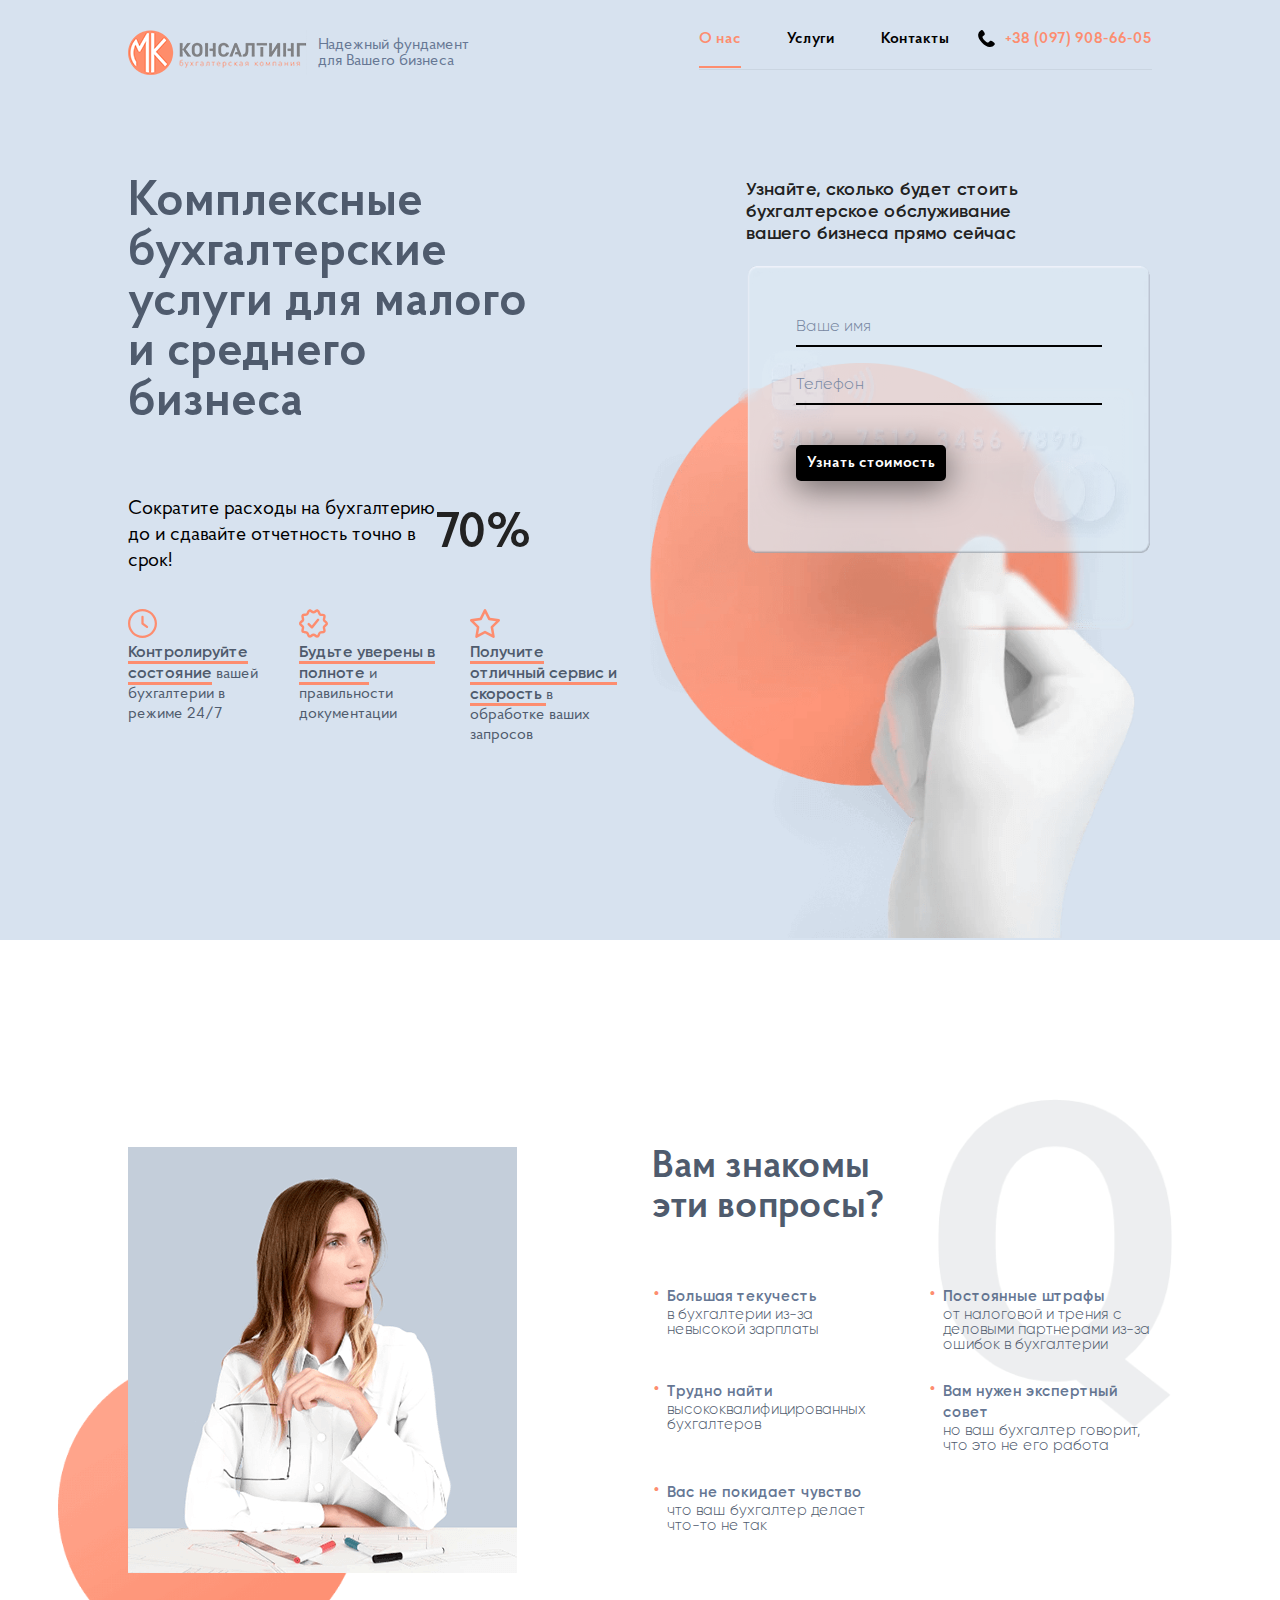
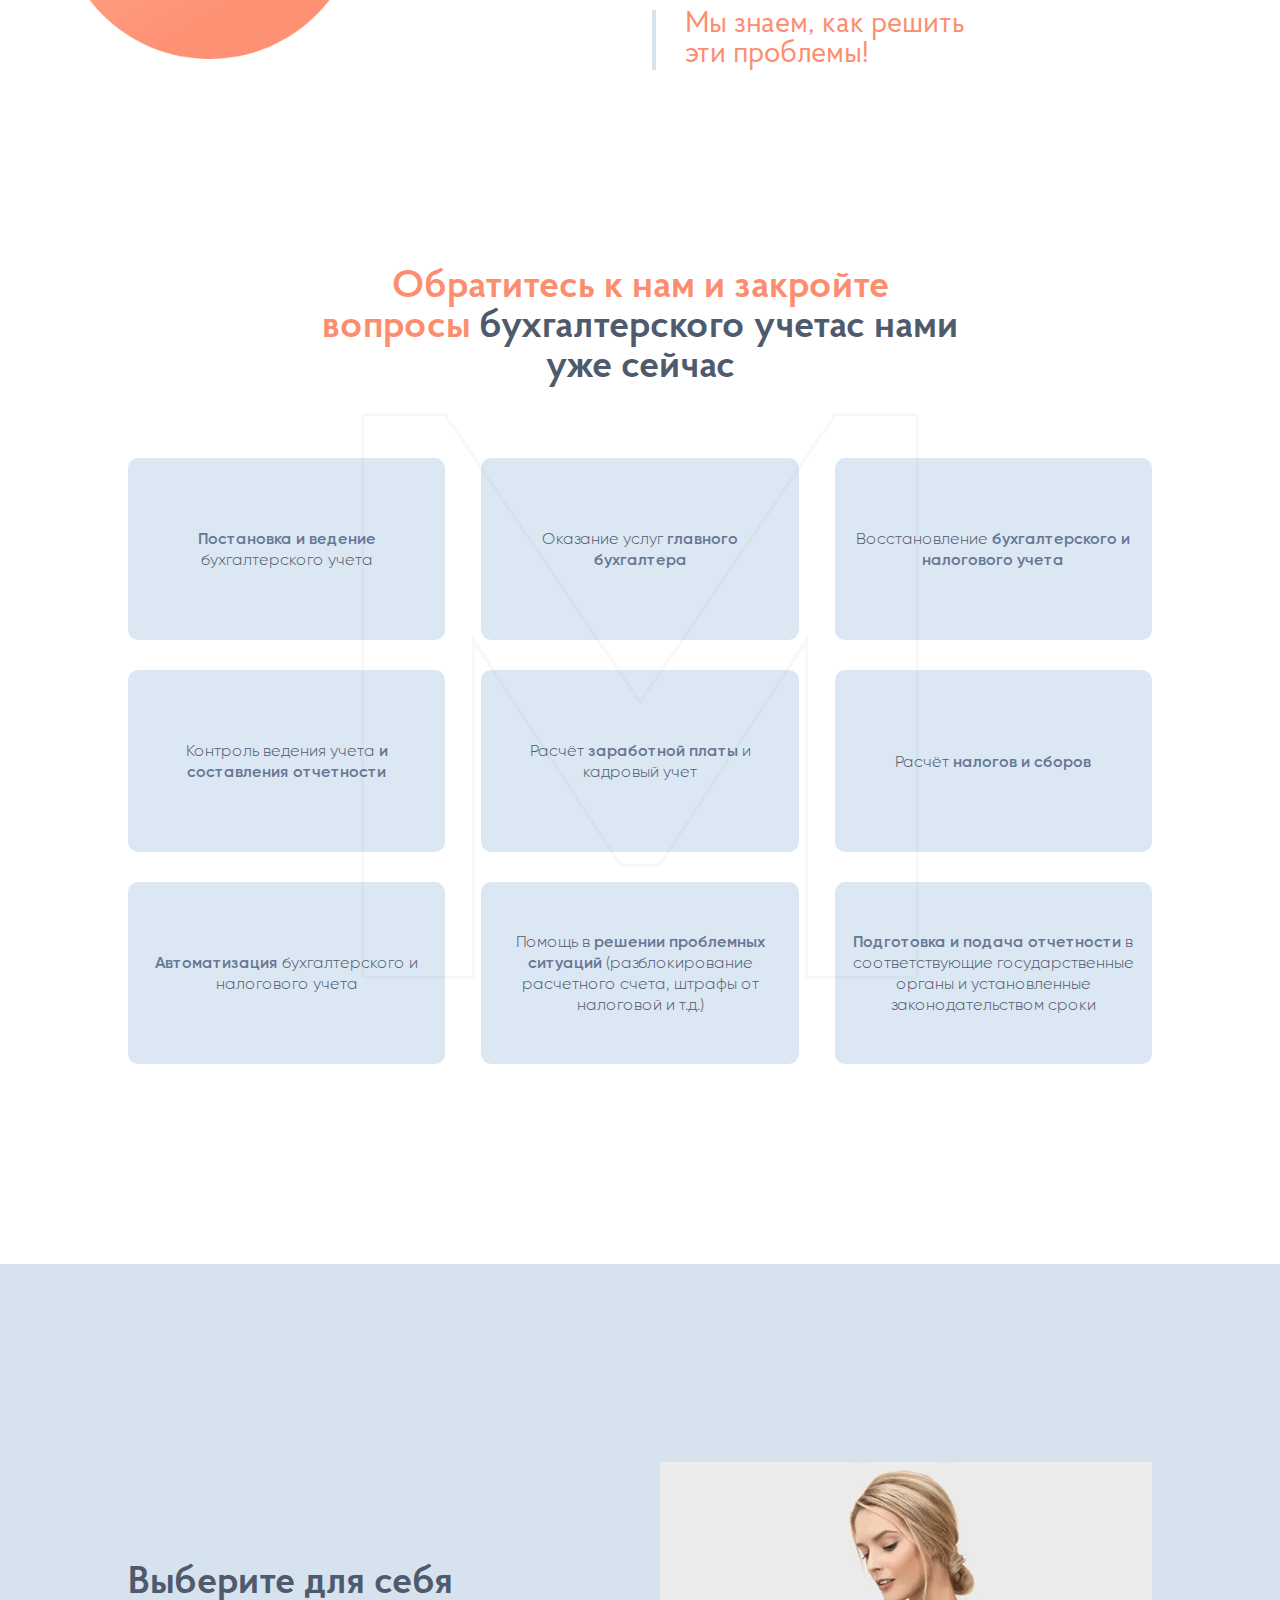
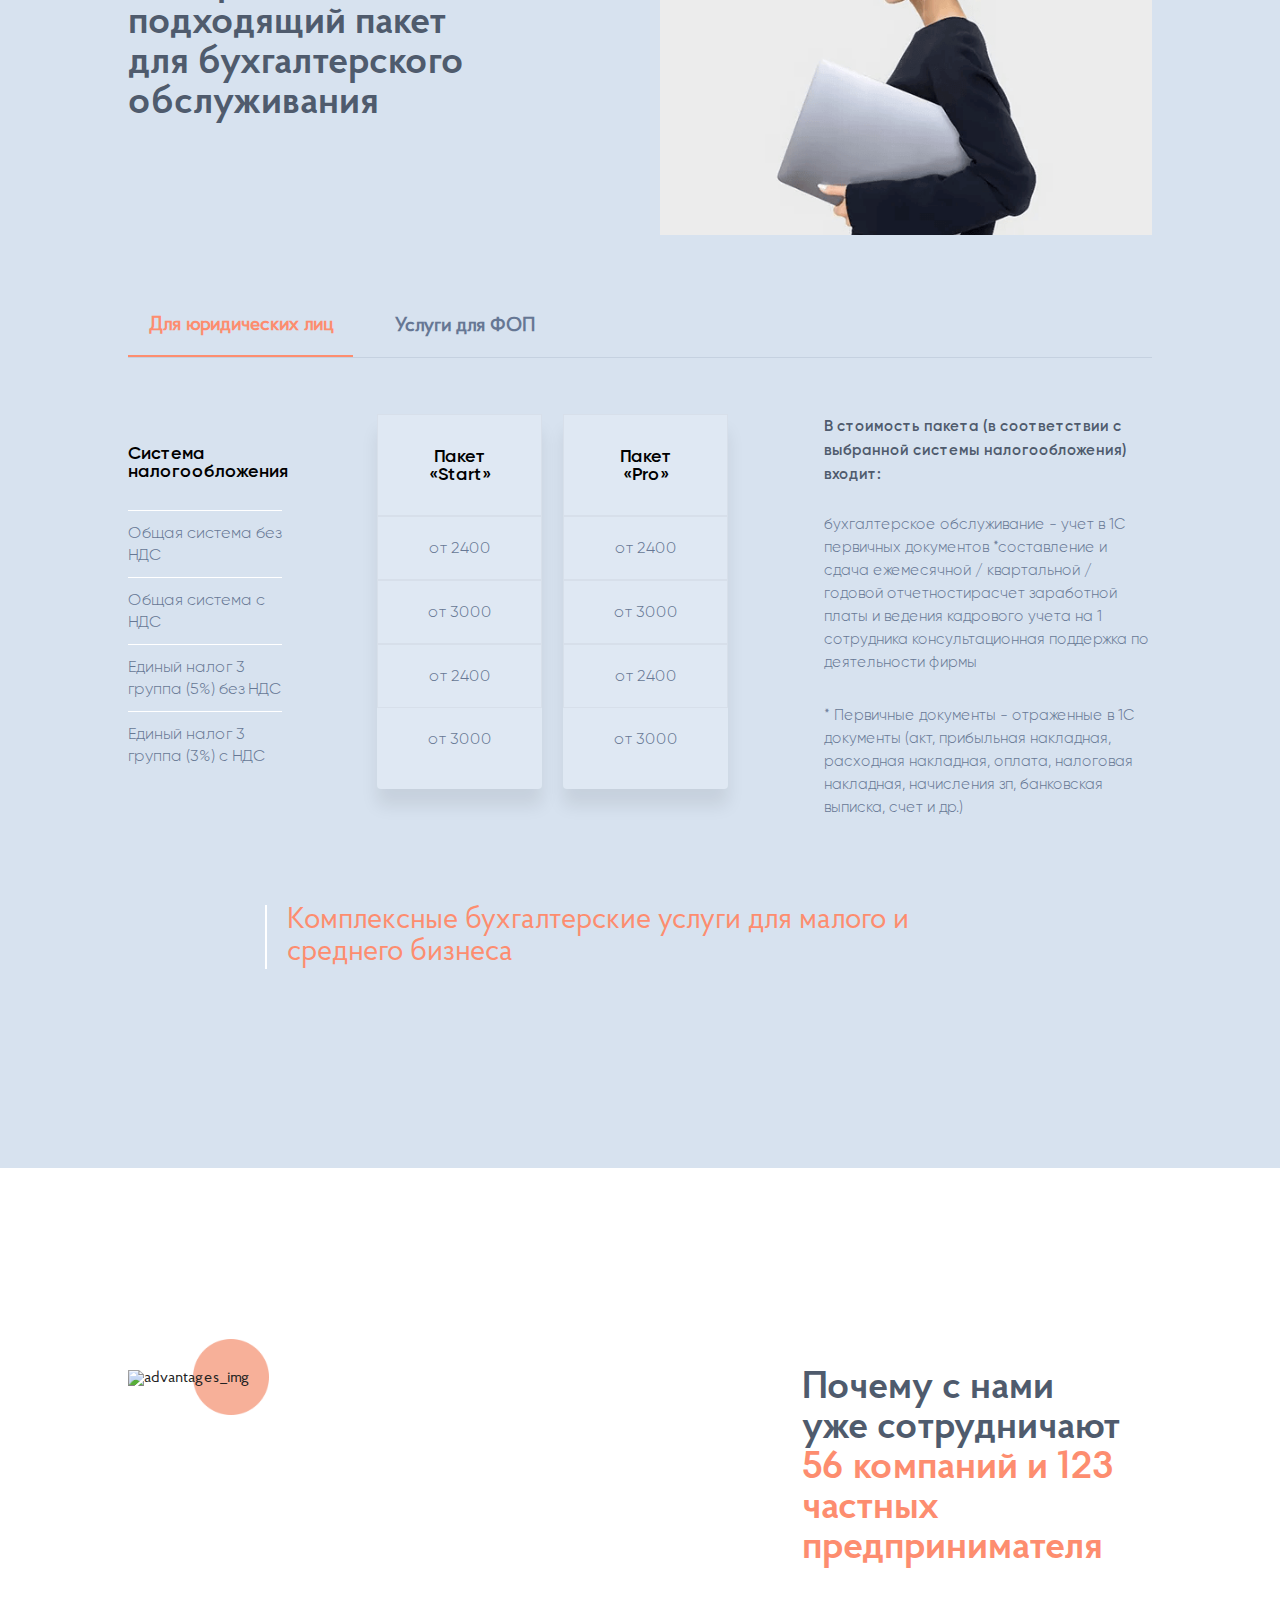
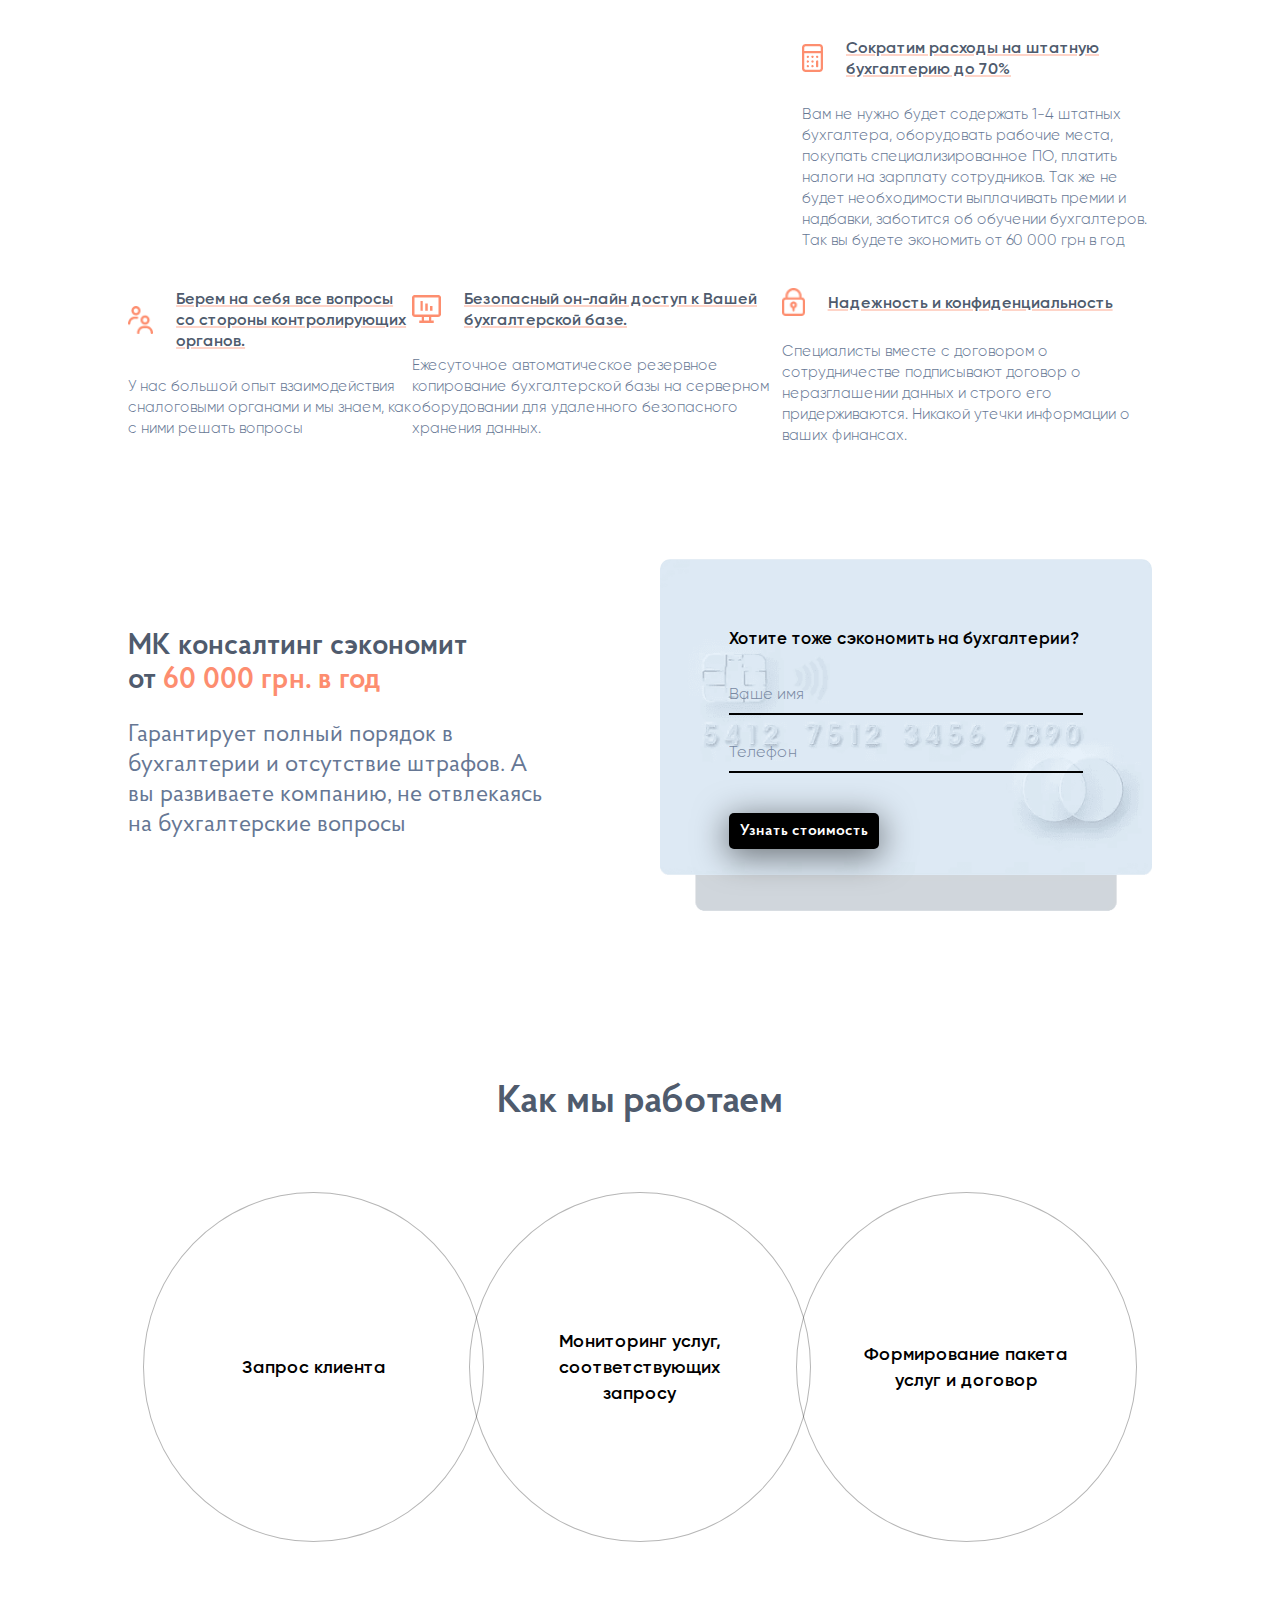
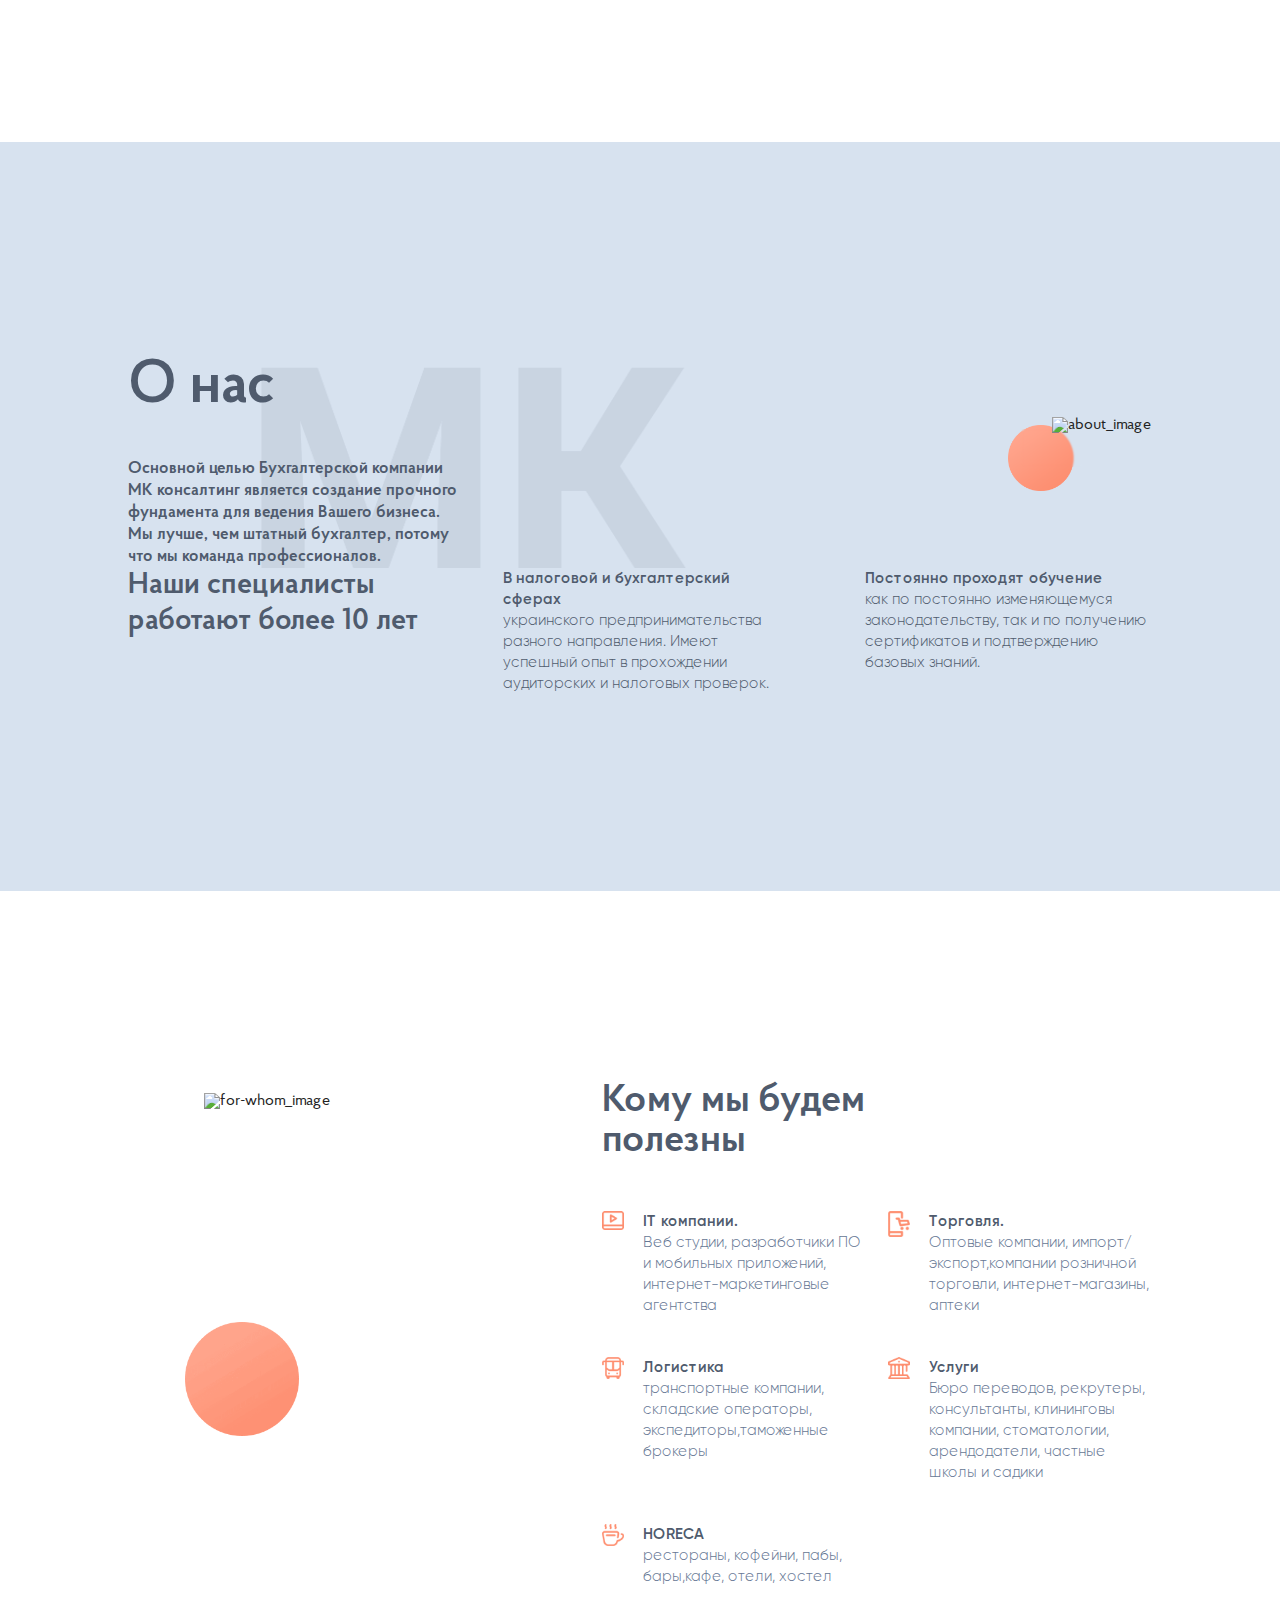
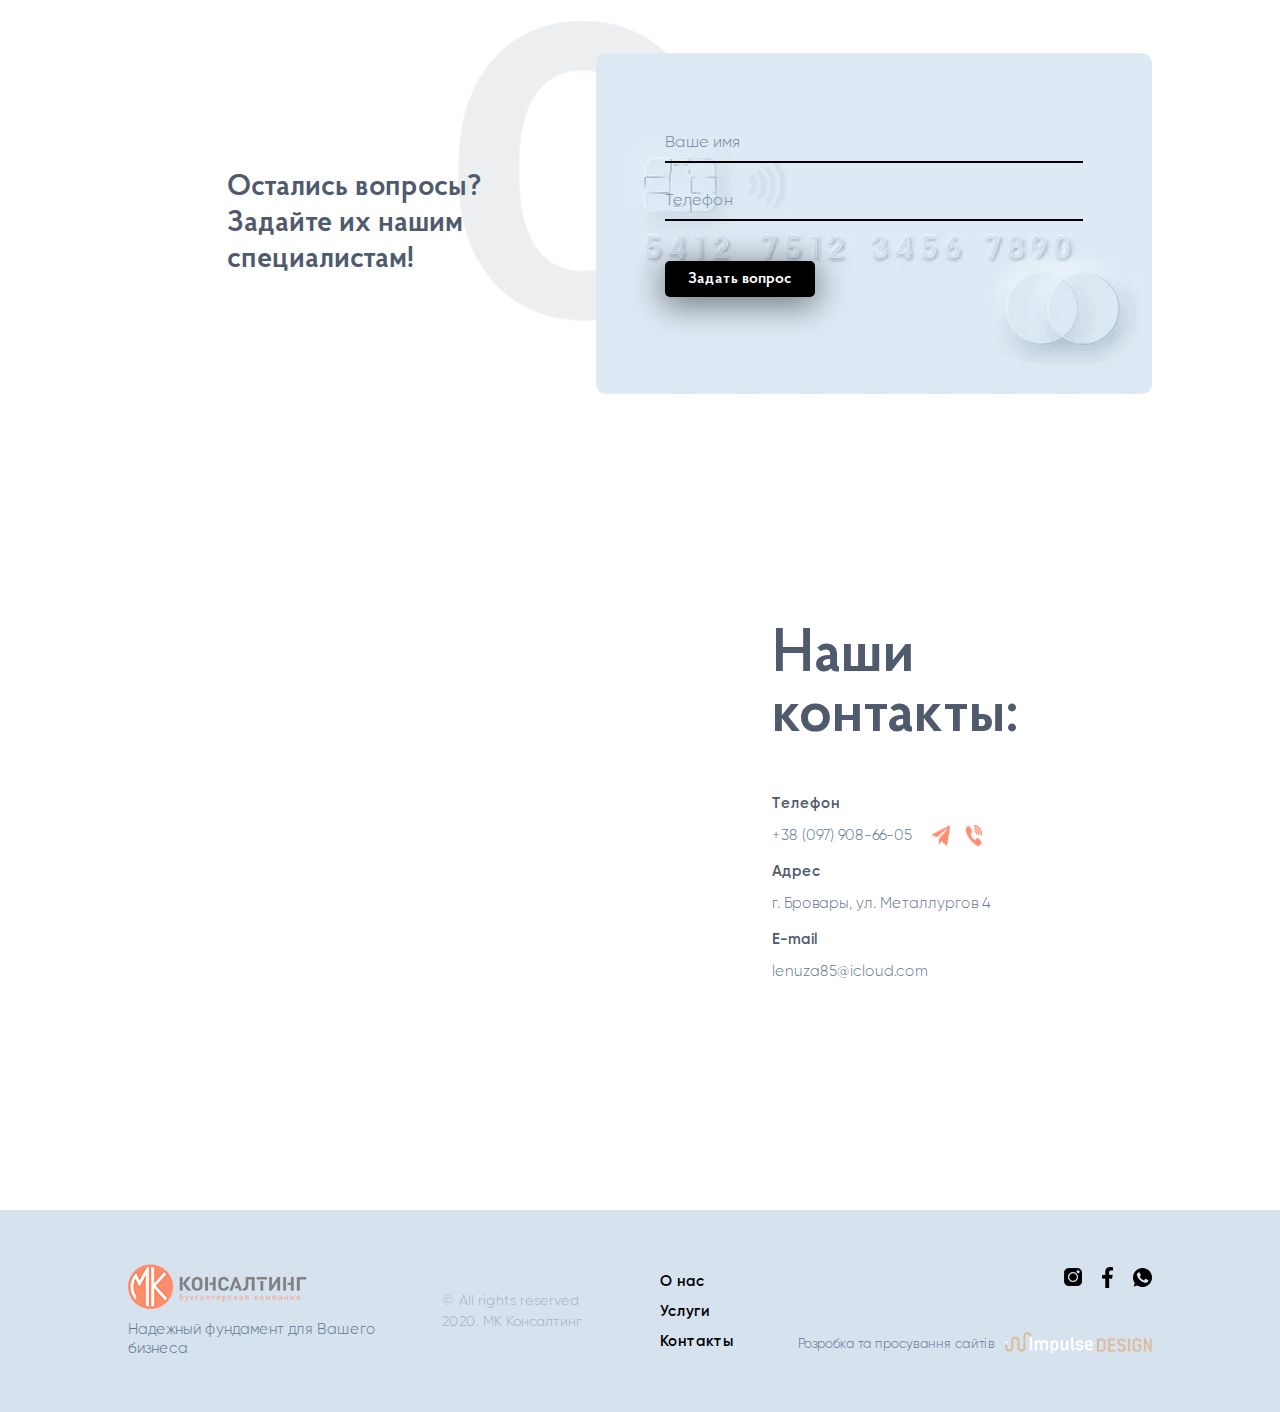
==== commit 62c9fa5e: "fixes" ====
--- a/index.html
+++ b/index.html
@@ -8,6 +8,7 @@
     <link rel="stylesheet" href="scss/animate.css">
     <link rel="stylesheet" href="scss/style.css">
     <link rel="stylesheet" href="scss/media.css">
+    <!-- TIMA COMMENT 4 строки -->
     <link rel="preload" href="./fonts/ProbaPro-Regular.woff2" as="font" crossorigin>
     <link rel="preload" href="./fonts/Gilroy-SemiBold.woff2" as="font" crossorigin>
     <link rel="preload" href="./fonts/ProbaPro-SemiBold.woff2" as="font" crossorigin>
@@ -136,7 +137,7 @@
         </div>
     </section>
 
-    <section class="services">
+    <section class="services" id="yak2">
         <div class="_container">
             <h2 class="services__title">Обратитесь к нам и закройте 
                 вопросы <span> бухгалтерского учетас нами 
@@ -164,6 +165,7 @@
     <div class="pacts">
         <div class="pacts__container _container">
             <div class="pacts-header">
+    <!-- TIMA COMMENT 1 строкa -->
                 <img class="pacts-circle lazyload" data-src="img/circle-form.svg" alt="">
                 <div class="pacts-header__left wow slideInLeft">
                     <h2>Выберите для себя подходящий пакет для бухгалтерского обслуживания</h2>
@@ -198,23 +200,36 @@
                                 </ul>
                             </div>
                             <div class="tab-content__paks paks-content">
-                                <div class="paks-content__item wow pulse">
-                                    <h5>Пакет «Start»</h5>
+                                <div class="paks-content__item wow pulse ">
+                                    <h5 class="parks__start">Пакет «Start»</h5>
                                     <ul>
                                         <li>от 2400</li>
                                         <li>от 3000</li>
                                         <li>от 2400</li>
                                         <li>от 3000</li>
                                     </ul>
+                                    <!-- <div class="parks__info-alert">
+                                        <h6 class="parks__info-alert__title">Пакет «Start»</h6>
+                                        <p class="parks__info-alert__details">Разработан специально для только созданных предприятий, стартапов и предприятий без деятельности</p>
+                                    </div> -->
                                 </div>
-                                <div class="paks-content__item wow pulse">
-                                    <h5>Пакет «Start»</h5>
+                                <div class="paks-content__item wow pulse ">
+                                    <h5 class="parks__pro">Пакет «Pro»</h5>
                                     <ul>
                                         <li>от 2400</li>
                                         <li>от 3000</li>
                                         <li>от 2400</li>
                                         <li>от 3000</li>
                                     </ul>
+
+                                </div>
+                                <div class="parks__info-alert">
+                                    <h6 class="parks__info-alert__title">Пакет «Pro»</h6>
+                                    <p class="parks__info-alert__details">Вариант разработан специально для предприятий, ведущих систематическую деятельность</p>
+                                </div>
+                                <div class="parks__info-alert__start">
+                                    <h6 class="parks__info-alert__title">Пакет «Start»</h6>
+                                    <p class="parks__info-alert__details">Разработан специально для только созданных предприятий, стартапов и предприятий без деятельности</p>
                                 </div>
                             </div>
                             <div class="tab-content__prices prices-content">
@@ -255,6 +270,7 @@
         <div class="_container">
             <div class="advantages__wrapper">
                 <div class="advantages__wrapper-image wow pulse">
+                        <!-- TIMA COMMENT 1 строкa -->
                     <img data-src="./img/Advantages.png" class="lazyload" alt="advantages_img">
                 </div>
                 <div class="advantages__wrapper-info">
@@ -334,6 +350,7 @@
                         потому что мы команда профессионалов.</p>
                 </div>
                 <div class="about__wrapper-image wow pulse">
+                        <!-- TIMA COMMENT 1 строкa -->
                     <img data-src="./img/about.png" class="lazyload" alt="about_image">
                 </div>
             </div>
@@ -355,10 +372,11 @@
         </div>
     </section>
 
-    <section class="for-whom" id="yak2">
+    <section class="for-whom">
         <div class="_container">
             <div class="for-whom__wrapper">
                 <div class="for-whom__wrapper-image wow pulse">
+                        <!-- TIMA COMMENT 1 строкa -->
                     <img data-src="./img/for-whom.png" class="lazyload" alt="for-whom_image">
                 </div>
                 <div class="for-whom__wrapper-info">
@@ -419,7 +437,7 @@
                         </div>
                         <div class="contacts__item">
                             <p class="contacts__item-title">E-mail</p>
-                            <a href="mailto:mail_name@gmail.com" class="contacts__item-info">mail_name@gmail.com</a>
+                            <a href="mailto:lenuza85@icloud.com" class="contacts__item-info">lenuza85@icloud.com</a>
                         </div>
                     </div>
                 </div>
@@ -452,7 +470,7 @@
                     </div>
                    <div class="advertisement">
                        <p class="footer__social-label">Розробка та просування сайтів</p>
-                        <a href="#"><img src="./img/Impuls.png" alt="Impuls"></a>
+                        <a  href="https://impulse-design.com.ua/ " rel="nofollow"><img src="./img/Impuls.png" alt="Impuls"></a>
                    </div>
 
                 </div>
@@ -461,6 +479,7 @@
     </footer>
     <script src="https://code.jquery.com/jquery-3.5.1.js" integrity="sha256-QWo7LDvxbWT2tbbQ97B53yJnYU3WhH/C8ycbRAkjPDc=" crossorigin="anonymous"></script>
     <script src="js/wow.min.js" defer></script>
+    <!-- TIMA COMMENT 1 строка + в папке js сам файл взять -->
     <script src="js/lazysizes.min.js" defer></script>
     <script src="js/script.js" defer></script>
 </body>
--- a/scss/style.css
+++ b/scss/style.css
@@ -23,8 +23,7 @@
   font-style: normal;
   font-display: swap; }
 * {
-  -webkit-box-sizing: border-box;
-          box-sizing: border-box; }
+  box-sizing: border-box; }
 
 body {
   font-family: 'Proba Pro'; }
@@ -37,25 +36,15 @@
   background-color: #D7E2EF; }
 
 .header-wrapper {
-  display: -webkit-box;
-  display: -ms-flexbox;
-  display: flex;
-  -webkit-box-pack: justify;
-      -ms-flex-pack: justify;
-          justify-content: space-between; }
+  display: flex;
+  justify-content: space-between; }
 .header__container {
   padding: 30px 0px; }
 .header__left {
-  display: -webkit-box;
-  display: -ms-flexbox;
-  display: flex;
-  -webkit-box-pack: justify;
-      -ms-flex-pack: justify;
-          justify-content: space-between;
+  display: flex;
+  justify-content: space-between;
   max-width: 350px;
-  -webkit-box-align: center;
-      -ms-flex-align: center;
-          align-items: center;
+  align-items: center;
   width: 40%; }
   .header__left a {
     margin-right: 11px; }
@@ -67,12 +56,8 @@
   max-width: 453px;
   width: 100%; }
   .menu__body {
-    display: -webkit-box;
-    display: -ms-flexbox;
-    display: flex;
-    -webkit-box-pack: justify;
-        -ms-flex-pack: justify;
-            justify-content: space-between;
+    display: flex;
+    justify-content: space-between;
     padding-bottom: 22px;
     border-bottom: 1px solid #CAD5E1;
     font-family: 'Proba Pro SmBd';
@@ -81,15 +66,9 @@
       text-decoration: none;
       outline: none; }
   .menu__list {
-    display: -webkit-box;
-    display: -ms-flexbox;
-    display: flex;
-    -webkit-box-pack: justify;
-        -ms-flex-pack: justify;
-            justify-content: space-between;
-    -webkit-box-align: center;
-        -ms-flex-align: center;
-            align-items: center;
+    display: flex;
+    justify-content: space-between;
+    align-items: center;
     width: 100%;
     max-width: 250px; }
     .menu__list li {
@@ -106,23 +85,15 @@
       padding-bottom: 19px; }
     .menu__link-tel {
       color: #FD8D6F;
-      display: -webkit-box;
-      display: -ms-flexbox;
       display: flex;
-      -webkit-box-align: center;
-          -ms-flex-align: center;
-              align-items: center; }
+      align-items: center; }
       .menu__link-tel img {
         margin-right: 10px; }
 
 .header__actions {
   padding: 103px 0px 0px;
-  display: -webkit-box;
-  display: -ms-flexbox;
-  display: flex;
-  -webkit-box-pack: justify;
-      -ms-flex-pack: justify;
-          justify-content: space-between; }
+  display: flex;
+  justify-content: space-between; }
 
 .actions-header__services {
   width: 48%;
@@ -135,15 +106,9 @@
   max-width: 400px; }
 .services-actions__discount {
   margin-top: 68px;
-  display: -webkit-box;
-  display: -ms-flexbox;
-  display: flex;
-  -webkit-box-pack: justify;
-      -ms-flex-pack: justify;
-          justify-content: space-between;
-  -webkit-box-align: center;
-      -ms-flex-align: center;
-          align-items: center;
+  display: flex;
+  justify-content: space-between;
+  align-items: center;
   width: 82%; }
   .services-actions__discount p {
     font-size: 20px;
@@ -155,12 +120,8 @@
     font-size: 50px;
     font-family: 'Proba Pro SmBd'; }
 .services-actions .action-tip {
-  display: -webkit-box;
-  display: -ms-flexbox;
-  display: flex;
-  -webkit-box-pack: justify;
-      -ms-flex-pack: justify;
-          justify-content: space-between;
+  display: flex;
+  justify-content: space-between;
   margin-top: 35px; }
   .services-actions .action-tip_item {
     max-width: 150px; }
@@ -196,13 +157,8 @@
 #form__question {
   padding: 42px 50px;
   border-radius: 10px;
-  display: -webkit-box;
-  display: -ms-flexbox;
-  display: flex;
-  -webkit-box-orient: vertical;
-  -webkit-box-direction: normal;
-      -ms-flex-direction: column;
-          flex-direction: column; }
+  display: flex;
+  flex-direction: column; }
   #from-discover input,
   #form__info input,
   #form__question input {
@@ -213,18 +169,6 @@
     padding: 10px 0px;
     font-size: 16px;
     font-family: 'Gilroy-Light'; }
-  #from-discover input::-webkit-input-placeholder,
-  #form__info input::-webkit-input-placeholder,
-  #form__question input::-webkit-input-placeholder {
-    color: #7888A2; }
-  #from-discover input:-ms-input-placeholder,
-  #form__info input:-ms-input-placeholder,
-  #form__question input:-ms-input-placeholder {
-    color: #7888A2; }
-  #from-discover input::-ms-input-placeholder,
-  #form__info input::-ms-input-placeholder,
-  #form__question input::-ms-input-placeholder {
-    color: #7888A2; }
   #from-discover input::placeholder,
   #form__info input::placeholder,
   #form__question input::placeholder {
@@ -240,16 +184,13 @@
     border: none;
     border-radius: 5px;
     padding: 10px;
-    -webkit-transition: 0.3s;
     transition: 0.3s;
-    -webkit-box-shadow: 0 6px 33px 2px rgba(0, 0, 0, 0.5);
-            box-shadow: 0 6px 33px 2px rgba(0, 0, 0, 0.5); }
+    box-shadow: 0 6px 33px 2px rgba(0, 0, 0, 0.5); }
     #from-discover button:hover,
     #form__info button:hover,
     #form__question button:hover {
       background-color: #FD8D6F;
       color: #000;
-      -webkit-transition: 0.3s;
       transition: 0.3s; }
 
 .pacts {
@@ -263,12 +204,8 @@
     width: 38%; }
 
 .pacts-header {
-  display: -webkit-box;
-  display: -ms-flexbox;
-  display: flex;
-  -webkit-box-pack: justify;
-      -ms-flex-pack: justify;
-          justify-content: space-between;
+  display: flex;
+  justify-content: space-between;
   position: relative; }
   .pacts-header__left {
     width: 36%;
@@ -312,17 +249,12 @@
       font-size: 30px;
       line-height: 32px; }
   .main .tab-menu {
-    display: -webkit-box;
-    display: -ms-flexbox;
-    display: flex;
-    -webkit-box-align: center;
-        -ms-flex-align: center;
-            align-items: center;
+    display: flex;
+    align-items: center;
     max-width: 100%;
     height: auto;
     margin: 0 auto;
     border-bottom: 1.3px solid #C5D1E0;
-    -webkit-transition: all 0.3s ease;
     transition: all 0.3s ease; }
     .main .tab-menu-link {
       position: relative;
@@ -337,7 +269,6 @@
       padding: 20px 0;
       border-bottom: 2.5px solid transparent;
       color: #667794;
-      -webkit-transition: all 0.3s ease;
       transition: all 0.3s ease;
       border: none;
       background: unset; }
@@ -356,24 +287,18 @@
         border-bottom: 2.5px solid #FD8D6F;
         color: #FD8D6F; }
   .main .tab-bar {
-    padding: 56px 0;
-    overflow: hidden; }
+    padding: 56px 0; }
     .main .tab-bar-content {
       display: none;
       width: 100%;
       min-height: 10rem;
-      -webkit-transition: all 0.3s ease;
       transition: all 0.3s ease; }
       .main .tab-bar-content.active {
         display: block; }
 
 .tab-content {
-  display: -webkit-box;
-  display: -ms-flexbox;
-  display: flex;
-  -webkit-box-pack: justify;
-      -ms-flex-pack: justify;
-          justify-content: space-between; }
+  display: flex;
+  justify-content: space-between; }
   .tab-content__system {
     width: 15%;
     margin-top: 30px; }
@@ -392,27 +317,59 @@
 
 .paks-content {
   width: 41%;
-  display: -webkit-box;
-  display: -ms-flexbox;
-  display: flex;
-  -webkit-box-pack: justify;
-      -ms-flex-pack: justify;
-          justify-content: space-between;
-  max-width: 351px; }
+  display: flex;
+  justify-content: space-between;
+  max-width: 351px;
+  cursor: pointer;
+position: relative; }
   .paks-content__item {
     background-color: #DFE8F3;
     border-radius: 4px;
     text-align: center;
-    -webkit-box-shadow: 0 17px 17px rgba(0, 0, 0, 0.08);
-            box-shadow: 0 17px 17px rgba(0, 0, 0, 0.08);
+    box-shadow: 0 17px 17px rgba(0, 0, 0, 0.08);
     width: 47%;
-    max-height: 375px; }
+    max-height: 375px;
+    position: relative; }
+    .parks__info-alert__start{
+      position: absolute;
+      top: -90px;
+      background-color: #fff;
+      display: none;
+      padding: 40px 60px 40px 40px;
+      left: 120px;
+      right: -120px;
+    }
+    .parks__info-alert{
+      position: absolute;
+      top: -90px;
+      background-color: #fff;
+      display: none;
+      padding: 40px 60px 40px 40px;
+      left: 320px;
+      right: -320px;
+    }
+    .parks__info-alert__title{
+      font-family: 'Gilroy-SemiBold';
+      color: #000;
+      font-size: 18px;
+      margin-bottom: 15px;
+    }
+    .parks__info-alert__details{
+      font-family: 'Gilroy-Light';
+      color: #667794;
+      line-height: 23px;
+    }
     .paks-content__item h5 {
       font-family: 'Gilroy-SemiBold';
       color: #000;
+      transition: 0.3s;
       font-size: 18px;
       border: 1px solid #D7DFEA;
       padding: 32px; }
+    .paks-content__item h5:hover{
+      color: #FD8D6F;
+      transition: 0.3s;
+    }
     .paks-content__item ul li {
       color: #667794;
       font-family: 'Gilroy-Light';
@@ -441,12 +398,8 @@
 .questions__wrapper {
   padding-top: 207px;
   padding-bottom: 102px;
-  display: -webkit-box;
-  display: -ms-flexbox;
-  display: flex;
-  -webkit-box-pack: justify;
-      -ms-flex-pack: justify;
-          justify-content: space-between;
+  display: flex;
+  justify-content: space-between;
   max-width: 1031px;
   margin: 0 auto;
   position: relative; }
@@ -480,16 +433,9 @@
   .questions__wrapper .questions__info {
     padding-left: 20px;
     max-width: 520px;
-    display: -webkit-box;
-    display: -ms-flexbox;
-    display: flex;
-    -webkit-box-orient: vertical;
-    -webkit-box-direction: normal;
-        -ms-flex-direction: column;
-            flex-direction: column;
-    -webkit-box-align: start;
-        -ms-flex-align: start;
-            align-items: flex-start; }
+    display: flex;
+    flex-direction: column;
+    align-items: flex-start; }
     .questions__wrapper .questions__info .questions__info-title {
       color: #4f5b6d;
       font-family: "Proba Pro SmBd";
@@ -498,26 +444,16 @@
       padding-bottom: 59px;
       max-width: 240px; }
     .questions__wrapper .questions__info .questions__list {
-      display: -webkit-box;
-      display: -ms-flexbox;
       display: flex;
-      -ms-flex-wrap: wrap;
-          flex-wrap: wrap;
-      -webkit-box-pack: justify;
-          -ms-flex-pack: justify;
-              justify-content: space-between; }
+      flex-wrap: wrap;
+      justify-content: space-between; }
       .questions__wrapper .questions__info .questions__list .questions__item {
         position: relative;
         max-width: 224px;
         padding-left: 15px;
         padding-bottom: 29px;
-        display: -webkit-box;
-        display: -ms-flexbox;
         display: flex;
-        -webkit-box-orient: vertical;
-        -webkit-box-direction: normal;
-            -ms-flex-direction: column;
-                flex-direction: column; }
+        flex-direction: column; }
         .questions__wrapper .questions__info .questions__list .questions__item .questions__item-title {
           color: #667794;
           font-family: "Gilroy-SemiBold";
@@ -561,30 +497,20 @@
     .services .services__title span {
       color: #4f5b6d; }
   .services .M__block {
-    display: -webkit-box;
-    display: -ms-flexbox;
-    display: flex;
-    -webkit-box-pack: center;
-        -ms-flex-pack: center;
-            justify-content: center;
+    display: flex;
+    justify-content: center;
     position: relative;
     opacity: 0.5;
     z-index: 1; }
     .services .M__block .services__M {
       z-index: 1;
-      -webkit-transform: translateY(-45px);
-              transform: translateY(-45px);
+      transform: translateY(-45px);
       position: absolute; }
   .services .services__wrapper {
-    display: -webkit-box;
-    display: -ms-flexbox;
-    display: flex;
-    -ms-flex-wrap: wrap;
-        flex-wrap: wrap;
+    display: flex;
+    flex-wrap: wrap;
     position: relative;
-    -webkit-box-pack: justify;
-        -ms-flex-pack: justify;
-            justify-content: space-between; }
+    justify-content: space-between; }
     .services .services__wrapper .services__item {
       border-radius: 10px;
       background-color: #dbe7f3;
@@ -592,15 +518,9 @@
       height: 182px;
       margin-bottom: 30px;
       padding: 72px 5px;
-      display: -webkit-box;
-      display: -ms-flexbox;
       display: flex;
-      -webkit-box-pack: center;
-          -ms-flex-pack: center;
-              justify-content: center;
-      -webkit-box-align: center;
-          -ms-flex-align: center;
-              align-items: center; }
+      justify-content: center;
+      align-items: center; }
       .services .services__wrapper .services__item .services__item-label {
         color: #667794;
         font-size: 16px;
@@ -616,12 +536,8 @@
   padding-top: 200px;
   margin-bottom: 99px; }
   .advantages .advantages__wrapper {
-    display: -webkit-box;
-    display: -ms-flexbox;
-    display: flex;
-    -webkit-box-pack: justify;
-        -ms-flex-pack: justify;
-            justify-content: space-between;
+    display: flex;
+    justify-content: space-between;
     margin-bottom: 37px; }
     .advantages .advantages__wrapper .advantages__wrapper-image {
       position: relative; }
@@ -642,13 +558,8 @@
         z-index: 1;
         position: relative; }
     .advantages .advantages__wrapper .advantages__wrapper-info {
-      display: -webkit-box;
-      display: -ms-flexbox;
       display: flex;
-      -webkit-box-orient: vertical;
-      -webkit-box-direction: normal;
-          -ms-flex-direction: column;
-              flex-direction: column;
+      flex-direction: column;
       max-width: 375px;
       width: 56%;
       padding-left: 25px; }
@@ -663,23 +574,13 @@
         .advantages .advantages__wrapper .advantages__wrapper-info .advantages__wrapper-info__title span {
           color: #fd8d6f; }
   .advantages .advantages__list {
-    display: -webkit-box;
-    display: -ms-flexbox;
-    display: flex;
-    -webkit-box-pack: justify;
-        -ms-flex-pack: justify;
-            justify-content: space-between; }
+    display: flex;
+    justify-content: space-between; }
   .advantages .advantages__saving {
     margin-top: 113px;
-    display: -webkit-box;
-    display: -ms-flexbox;
-    display: flex;
-    -webkit-box-pack: justify;
-        -ms-flex-pack: justify;
-            justify-content: space-between;
-    -webkit-box-align: center;
-        -ms-flex-align: center;
-            align-items: center; }
+    display: flex;
+    justify-content: space-between;
+    align-items: center; }
     .advantages .advantages__saving .advantages__saving-info {
       max-width: 450px;
       padding-right: 20px; }
@@ -708,19 +609,14 @@
   max-width: 370px; }
   .advantages__item .advantages__item-title {
     margin-bottom: 25px;
-    display: -webkit-box;
-    display: -ms-flexbox;
-    display: flex;
-    -webkit-box-align: center;
-        -ms-flex-align: center;
-            align-items: center; }
+    display: flex;
+    align-items: center; }
     .advantages__item .advantages__item-title .adv__title {
       color: #4f5b6d;
       font-family: "Gilroy-SemiBold";
       font-size: 16px;
       line-height: 21px;
-      -webkit-text-decoration: 2px underline solid #fd8e6f62;
-              text-decoration: 2px underline solid #fd8e6f62; }
+      text-decoration: 2px underline solid #fd8e6f62; }
     .advantages__item .advantages__item-title img {
       margin-right: 23px;
       height: 28px; }
@@ -775,12 +671,8 @@
     line-height: 40px;
     padding-bottom: 70px; }
   .workprocess .workprocess__wrapper {
-    display: -webkit-box;
-    display: -ms-flexbox;
-    display: flex;
-    -webkit-box-pack: center;
-        -ms-flex-pack: center;
-            justify-content: center; }
+    display: flex;
+    justify-content: center; }
     .workprocess .workprocess__wrapper .workprocess__item {
       height: 380px;
       width: 40%;
@@ -789,32 +681,22 @@
       color: #000000;
       font-family: "Gilroy-SemiBold";
       font-size: 18px;
-      -webkit-transition: 0.5s;
       transition: 0.5s;
       line-height: 26px;
-      display: -webkit-box;
-      display: -ms-flexbox;
       display: flex;
-      -webkit-box-pack: center;
-          -ms-flex-pack: center;
-              justify-content: center;
-      -webkit-box-align: center;
-          -ms-flex-align: center;
-              align-items: center;
+      justify-content: center;
+      align-items: center;
       cursor: pointer;
       text-align: center; }
       .workprocess .workprocess__wrapper .workprocess__item span {
         max-width: 227px; }
     .workprocess .workprocess__wrapper .workprocess__item:first-child {
-      -webkit-transform: translateX(15px);
-              transform: translateX(15px); }
+      transform: translateX(15px); }
     .workprocess .workprocess__wrapper .workprocess__item:last-child {
-      -webkit-transform: translateX(-15px);
-              transform: translateX(-15px); }
+      transform: translateX(-15px); }
     .workprocess .workprocess__wrapper .workprocess__item:hover {
       background-color: #fd8e6fe8;
       border: none;
-      -webkit-transition: 0.5s;
       transition: 0.5s; }
 
 .about {
@@ -822,15 +704,9 @@
   padding-bottom: 197px;
   background-color: #d7e2ef; }
   .about .about__wrapper {
-    display: -webkit-box;
-    display: -ms-flexbox;
-    display: flex;
-    -webkit-box-pack: justify;
-        -ms-flex-pack: justify;
-            justify-content: space-between;
-    -webkit-box-align: center;
-        -ms-flex-align: center;
-            align-items: center;
+    display: flex;
+    justify-content: space-between;
+    align-items: center;
     position: relative; }
     .about .about__wrapper::before {
       position: absolute;
@@ -867,17 +743,13 @@
         line-height: 40px;
         margin-bottom: 51px; }
       .about .about__wrapper .about__wrapper-info .about__subtitle {
-        color: #667794;
-        font-family: "Proba Pro";
-        font-size: 24px;
-        line-height: 26px; }
+        color: #4f5b6d;
+        font-family: "Proba Pro SmBd";
+        font-size: 17px;
+        line-height: 22px; }
   .about .about__details {
-    display: -webkit-box;
-    display: -ms-flexbox;
-    display: flex;
-    -webkit-box-pack: justify;
-        -ms-flex-pack: justify;
-            justify-content: space-between;
+    display: flex;
+    justify-content: space-between;
     max-width: 1070px; }
     .about .about__details .about__details-item .experience {
       color: #4f5b6d;
@@ -901,12 +773,8 @@
   padding-top: 100px;
   padding-bottom: 210px; }
   .contacts .contacts__wrapper {
-    display: -webkit-box;
-    display: -ms-flexbox;
-    display: flex;
-    -webkit-box-pack: justify;
-        -ms-flex-pack: justify;
-            justify-content: space-between; }
+    display: flex;
+    justify-content: space-between; }
     .contacts .contacts__wrapper .contacts__map iframe {
       width: 555px;
       height: 402px; }
@@ -933,18 +801,14 @@
         font-family: "Gilroy-Light";
         line-height: 21px;
         text-decoration: none;
-        display: -webkit-box;
-        display: -ms-flexbox;
         display: flex;
         margin-bottom: 15px;
         outline: unset; }
         .contacts .contacts__wrapper .contacts__info .contacts__item .contacts__item-info:first-child:hover {
           color: #fd8d6f;
-          -webkit-transition: 0.3s;
           transition: 0.3s; }
         .contacts .contacts__wrapper .contacts__info .contacts__item .contacts__item-info:last-child:hover {
           color: #fd8d6f;
-          -webkit-transition: 0.3s;
           transition: 0.3s; }
         .contacts .contacts__wrapper .contacts__info .contacts__item .contacts__item-info .telegram__icon {
           margin: 0px 15px 0px 20px; }
@@ -953,12 +817,8 @@
   padding-top: 190px;
   padding-bottom: 100px; }
   .for-whom .for-whom__wrapper {
-    display: -webkit-box;
-    display: -ms-flexbox;
-    display: flex;
-    -webkit-box-pack: justify;
-        -ms-flex-pack: justify;
-            justify-content: space-between;
+    display: flex;
+    justify-content: space-between;
     max-width: 1142px;
     margin: 0 auto; }
     .for-whom .for-whom__wrapper .for-whom__wrapper-image {
@@ -985,22 +845,13 @@
         margin-bottom: 50px;
         max-width: 300px; }
       .for-whom .for-whom__wrapper .for-whom__wrapper-info .for-whom__advertisement {
-        display: -webkit-box;
-        display: -ms-flexbox;
         display: flex;
-        -ms-flex-wrap: wrap;
-            flex-wrap: wrap;
+        flex-wrap: wrap;
         max-width: 550px;
-        -webkit-box-pack: justify;
-            -ms-flex-pack: justify;
-                justify-content: space-between; }
+        justify-content: space-between; }
         .for-whom .for-whom__wrapper .for-whom__wrapper-info .for-whom__advertisement .for-whom__item {
-          display: -webkit-box;
-          display: -ms-flexbox;
           display: flex;
-          -webkit-box-align: start;
-              -ms-flex-align: start;
-                  align-items: flex-start;
+          align-items: flex-start;
           width: 48%;
           margin-bottom: 41px; }
           .for-whom .for-whom__wrapper .for-whom__wrapper-info .for-whom__advertisement .for-whom__item img {
@@ -1018,15 +869,9 @@
               display: block; }
   .for-whom .other__questions {
     margin-top: 25px;
-    display: -webkit-box;
-    display: -ms-flexbox;
-    display: flex;
-    -webkit-box-pack: justify;
-        -ms-flex-pack: justify;
-            justify-content: space-between;
-    -webkit-box-align: center;
-        -ms-flex-align: center;
-            align-items: center; }
+    display: flex;
+    justify-content: space-between;
+    align-items: center; }
     .for-whom .other__questions .other__questions-title {
       color: #4f5b6d;
       font-family: "Proba Pro SmBd";
@@ -1038,15 +883,9 @@
 .footer {
   background-color: #d7e2ef; }
   .footer .footer__wrapper {
-    display: -webkit-box;
-    display: -ms-flexbox;
-    display: flex;
-    -webkit-box-pack: justify;
-        -ms-flex-pack: justify;
-            justify-content: space-between;
-    -webkit-box-align: center;
-        -ms-flex-align: center;
-            align-items: center;
+    display: flex;
+    justify-content: space-between;
+    align-items: center;
     min-height: 202px; }
     .footer .footer__wrapper .footer__logo {
       max-width: 250px; }
@@ -1068,35 +907,24 @@
       color: #000;
       font-family: "Gilroy-SemiBold";
       font-size: 15px;
-      -webkit-transition: 0.5s;
       transition: 0.5s;
       line-height: 30px;
       text-decoration: none;
       outline: none; }
     .footer .footer__wrapper .footer_navigation .footer__item a:hover {
       color: #fd8d6f;
-      -webkit-transition: 0.5s;
       transition: 0.5s; }
     .footer .footer__wrapper .footer__social {
       max-width: 370px;
-      display: -webkit-box;
-      display: -ms-flexbox;
       display: flex;
-      -webkit-box-orient: vertical;
-      -webkit-box-direction: normal;
-          -ms-flex-direction: column;
-              flex-direction: column;
-      -webkit-box-align: end;
-          -ms-flex-align: end;
-              align-items: flex-end; }
+      flex-direction: column;
+      align-items: flex-end; }
       .footer .footer__wrapper .footer__social .footer__social-icons a {
         cursor: pointer; }
       .footer .footer__wrapper .footer__social .footer__social-icons a:nth-child(2) {
         margin: 0px 16px; }
       .footer .footer__wrapper .footer__social .advertisement {
         margin-top: 44px;
-        display: -webkit-box;
-        display: -ms-flexbox;
         display: flex; }
         .footer .footer__wrapper .footer__social .advertisement a {
           outline: none; }
@@ -1118,7 +946,6 @@
   position: fixed;
   bottom: 30px;
   right: 30px;
-  -webkit-transition: background-color .3s,  opacity .5s, visibility .5s;
   transition: background-color .3s,  opacity .5s, visibility .5s;
   opacity: 0;
   visibility: hidden;
@@ -1134,12 +961,8 @@
 #button.show {
   opacity: 1;
   visibility: visible;
-  display: -webkit-box;
-  display: -ms-flexbox;
-  display: flex;
-  -webkit-box-pack: center;
-      -ms-flex-pack: center;
-          justify-content: center; }
+  display: flex;
+  justify-content: center; }
   #button.show img {
     width: 60%; }
 
--- a/scss/media.css
+++ b/scss/media.css
@@ -641,8 +641,9 @@
       flex-direction: column;
       align-items: center; }
       .workprocess .workprocess__wrapper .workprocess__item {
-        height: 280px;
-        width: 280px; }
+        height: 380px;
+        width: 380px;
+      }
       .workprocess .workprocess__wrapper .workprocess__item:first-child {
         transform: translateY(25px); }
       .workprocess .workprocess__wrapper .workprocess__item:last-child {
@@ -719,9 +720,9 @@
     max-width: 140px;
     margin: 0 auto; }
 
-  .workprocess .workprocess__wrapper .workprocess__item {
+  /* .workprocess .workprocess__wrapper .workprocess__item {
     height: 180px;
-    width: 180px; }
+    width: 180px; } */
 
   .pacts .pacts-header {
     flex-direction: column; }
@@ -926,9 +927,15 @@
   .about .about__wrapper-image {
     margin: 40px 40px 0px; } }
 @media screen and (max-width: 414px) {
+  .workprocess .workprocess__wrapper .workprocess__item {
+    height: 280px;
+    width: 280px; }
   .services .services__wrapper .services__item {
     height: 140px; }
-
+  .contacts__map.wow.pulse{
+    display: flex;
+    justify-content: center;
+  }
   .questions__wrapper .questions__info .decision__label {
     font-size: 20px;
     line-height: 20px; }
@@ -955,5 +962,3 @@
 
   .main .tab {
     padding-top: 0px; } }
-
-/*# sourceMappingURL=media.css.map */
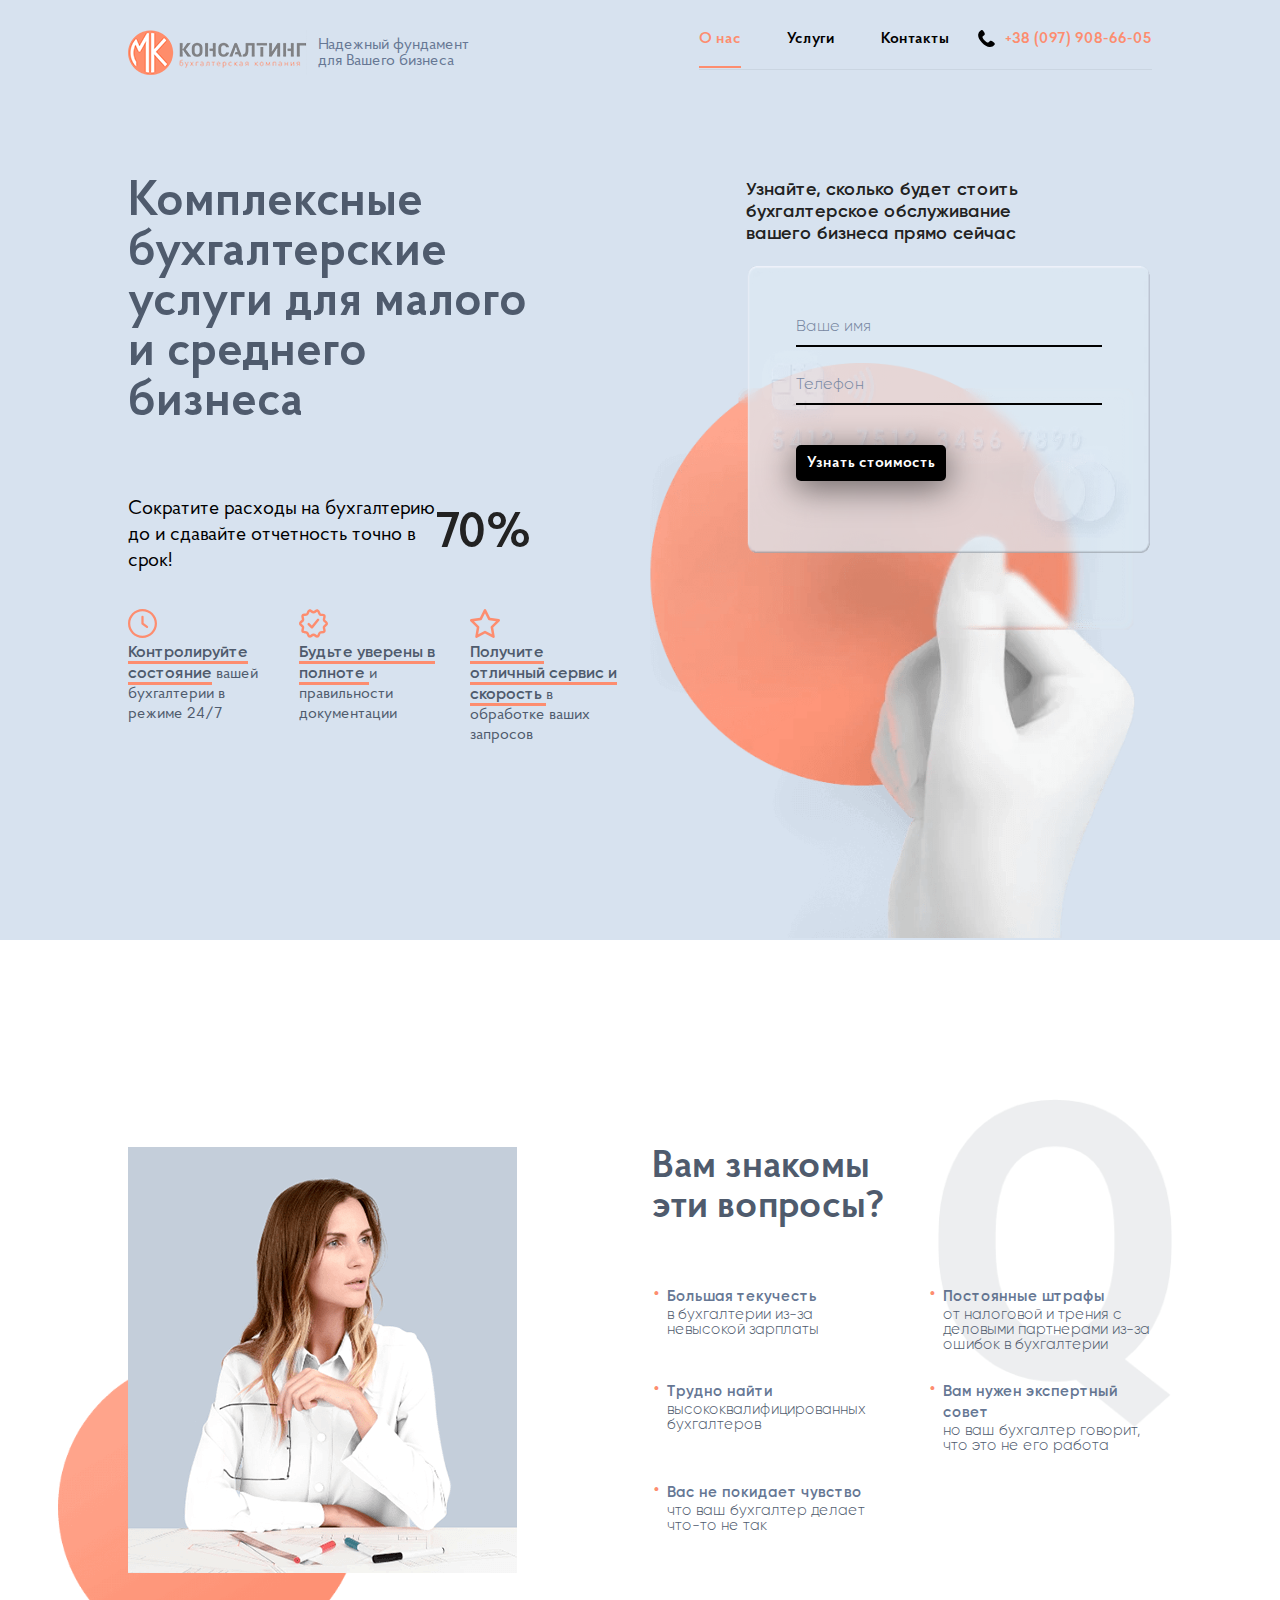
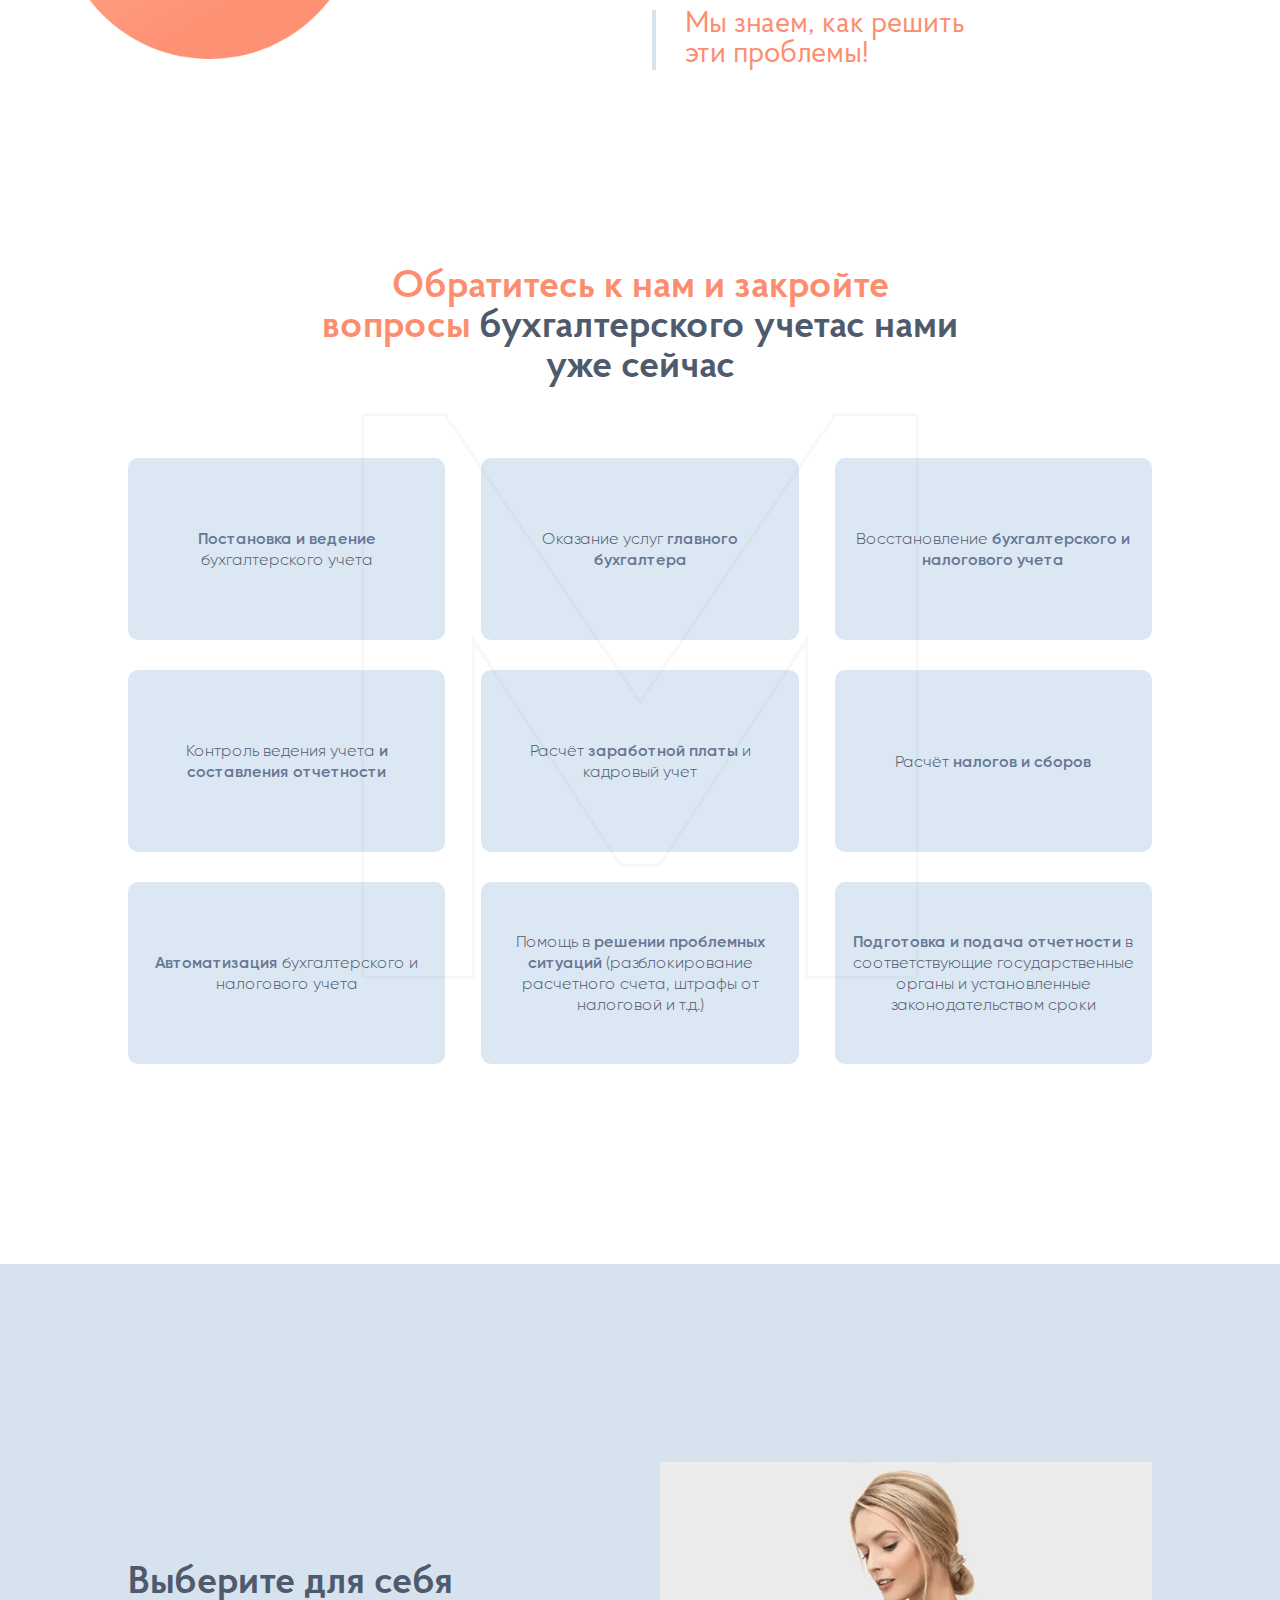
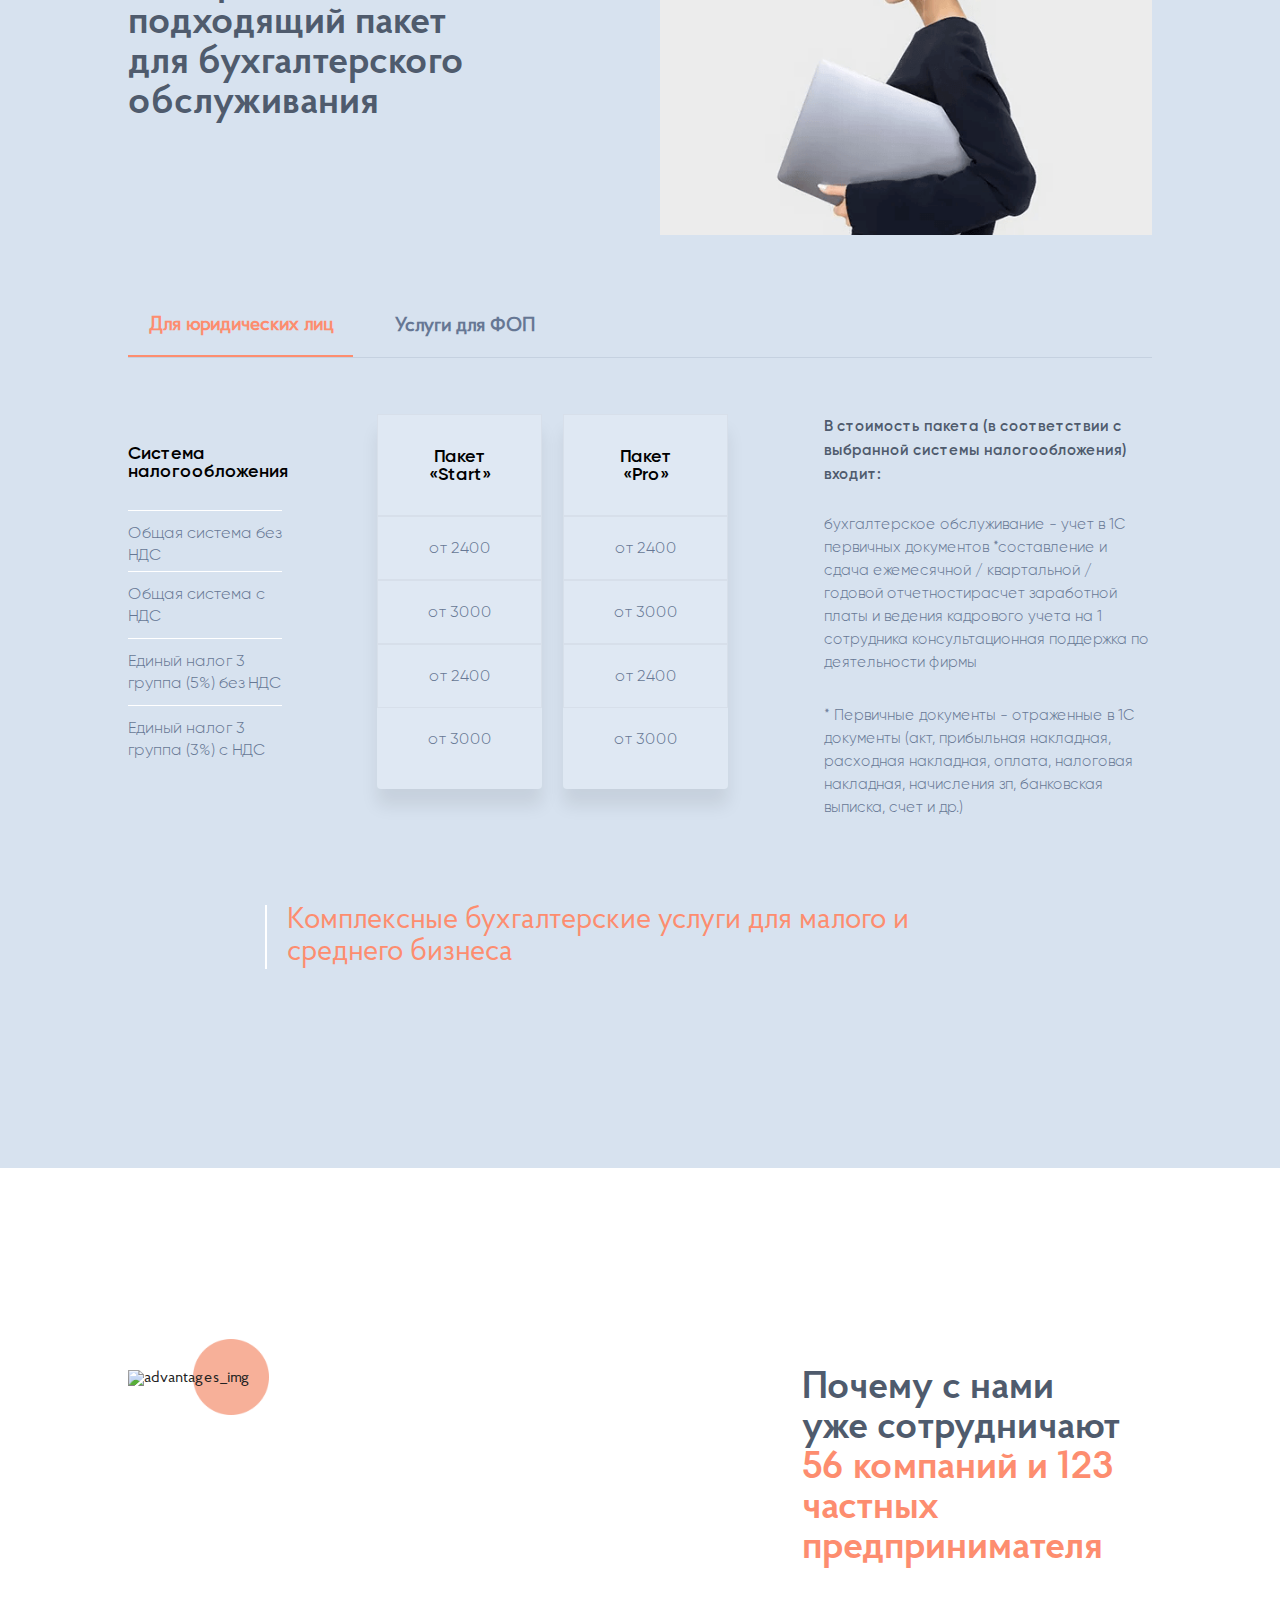
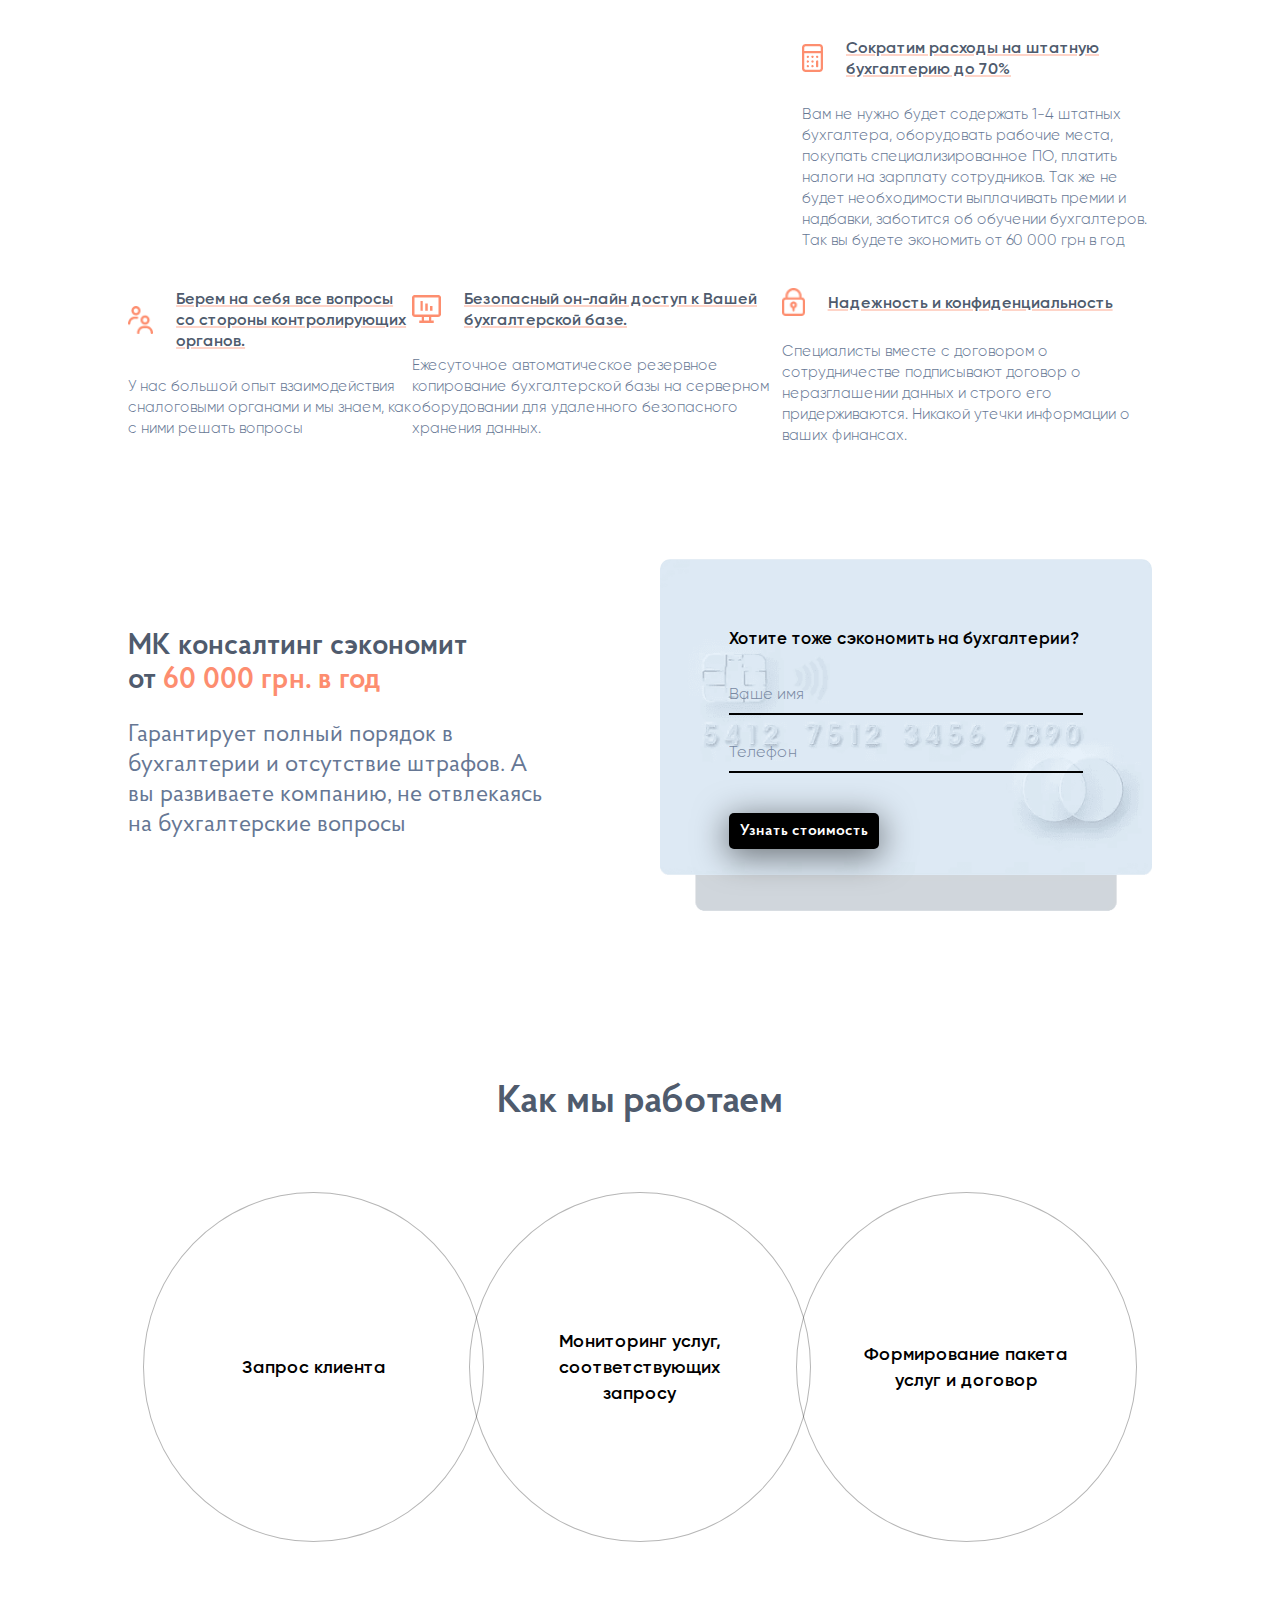
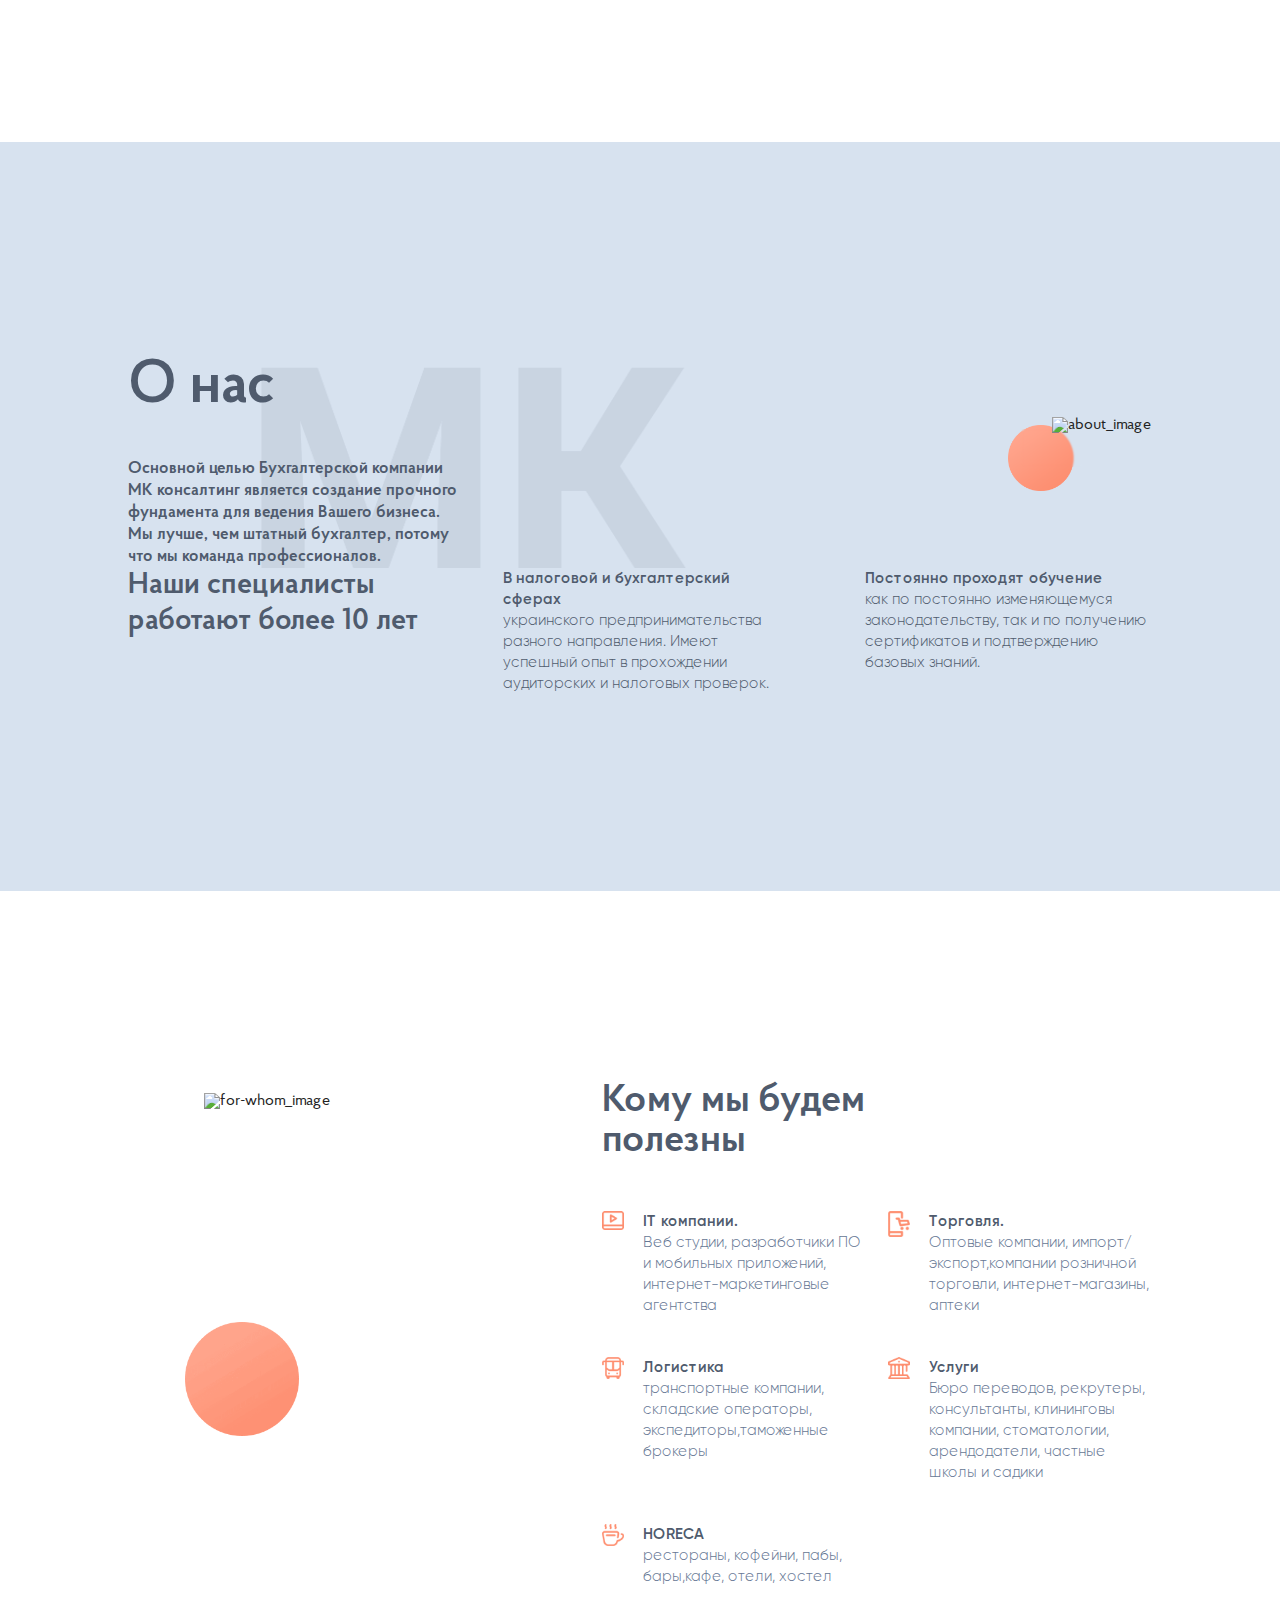
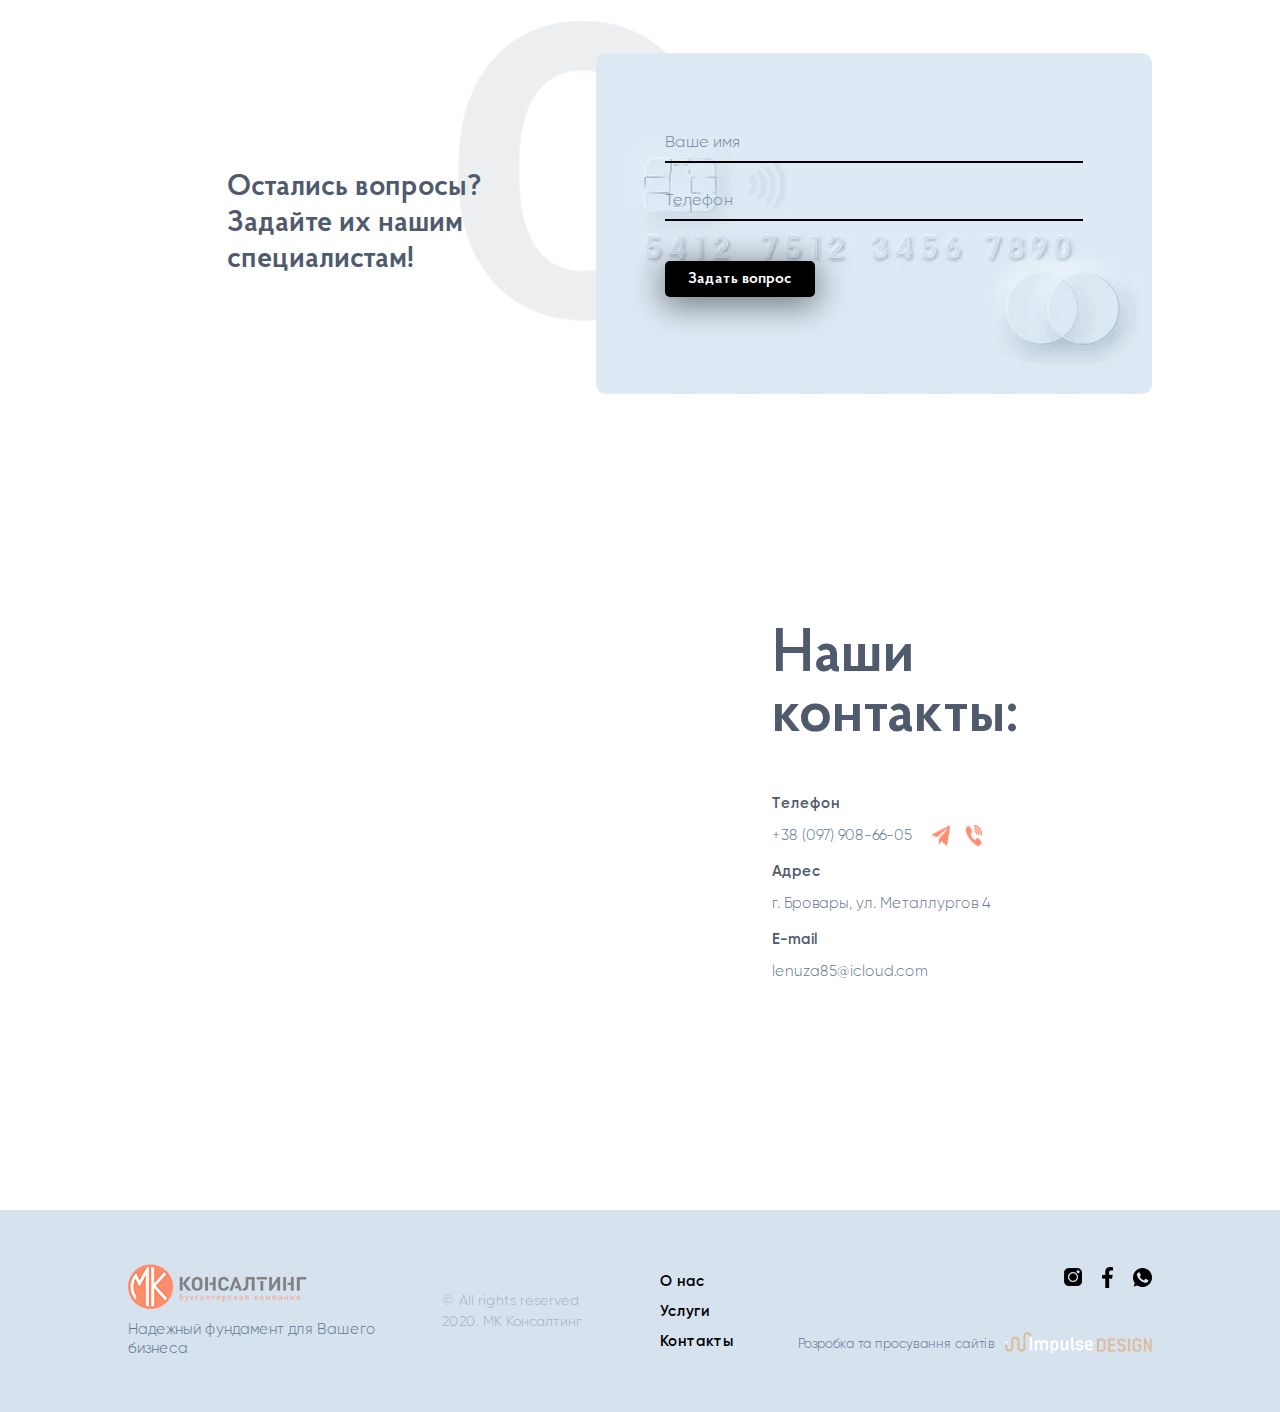
==== commit d1b965e8: "form fop" ====
--- a/index.html
+++ b/index.html
@@ -256,7 +256,88 @@
                         </div>
                       </div>
                       <div class="tab-bar-content" id="second">
-                        
+<!-- TIMAFEI NAHUI -->
+                         <div class="tab-content">
+                            <div class="tab-content__system">
+                                <h5>Система налогообложения</h5>
+                                <ul>
+                                    <li>Тип</li>
+                                    <li>Единый налог 2 и 3 группа</li>
+                                    <li>Общая система без НДС</li>
+                                    <li>Тип</li>
+                                    <li>Единый налог 2 и 3 группа</li>
+                                    <li>Единый налог 3 группа (3%) с НДС</li>
+                                    <li>Общая система без НДС </li>
+                                    <li>Общая система c НДС </li>
+                                </ul>
+                            </div>
+                            <div class="tab-content__paks paks-content">
+                                <div class="paks-content__item second_paks wow pulse ">
+                                    <h5 class="parks__start">Пакет «Start»</h5>
+                                    <ul>
+                                        <li ></li>
+                                        <li class="without">БЕЗ наемных работников и выписки первички (контроль)</li>
+                                        <li>от 1500</li>
+                                        <li>от 2000</li>
+                                        <li></li>
+                                        <li id="without">БЕЗ наемных работников с выпиской первички</li>
+                                        <li>от 2100</li>
+                                        <li>от 2700</li>
+                                        <li>от 2100</li>
+                                        <li>от 2700</li>
+                                    </ul>
+                                    <!-- <div class="parks__info-alert">
+                                        <h6 class="parks__info-alert__title">Пакет «Start»</h6>
+                                        <p class="parks__info-alert__details">Разработан специально для только созданных предприятий, стартапов и предприятий без деятельности</p>
+                                    </div> -->
+                                </div>
+                                <div class="paks-content__item second_paks wow pulse ">
+                                    <h5 class="parks__pro">Пакет «Pro»</h5>
+                                    <ul>
+                                        <li></li>
+                                        <li>от 1500</li>
+                                        <li>от 2000</li>
+                                        <li></li>
+                                        <li>от 3780</li>
+                                        <li>от 4860</li>
+                                        <li>от 3780</li>
+                                        <li>от 4860</li>
+                                    </ul>
+
+                                </div>
+                                <div class="parks__info-alert">
+                                    <h6 class="parks__info-alert__title">Пакет «Pro»</h6>
+                                    <p class="parks__info-alert__details">Вариант разработан специально для предприятий, ведущих систематическую деятельность</p>
+                                </div>
+                                <div class="parks__info-alert__start">
+                                    <h6 class="parks__info-alert__title">Пакет «Start»</h6>
+                                    <p class="parks__info-alert__details">Разработан специально для только созданных предприятий, стартапов и предприятий без деятельности</p>
+                                </div>
+                            </div>
+                            <div class="tab-content__prices prices-content">
+                                <p class="prices-content__about">В стоимость пакета (в соответствии с выбранной системы налогообложения) входит:</p>
+                                <p class="prices-content__description">
+                                    бухгалтерское обслуживание - учет 
+                                    в 1С первичных документов *составление 
+                                    и сдача ежемесячной / квартальной / 
+                                    годовой отчетностирасчет заработной 
+                                    платы и ведения кадрового учета 
+                                    на 1 сотрудника консультационная 
+                                    поддержка по деятельности фирмы
+                                </p>
+                                <p class="prices-content__description">
+                                    * Первичные документы -  отраженные 
+                                    в 1С документы (акт, прибыльная накладная, 
+                                    расходная накладная, оплата, налоговая накладная, 
+                                    начисления зп, банковская выписка, счет и др.)
+                                </p>
+                            </div>
+                        </div>
+                        <div class="tab-info">
+                            <p>Комплексные бухгалтерские услуги для малого и среднего бизнеса</p>
+                        </div>
+                      </div>
+                      <!-- TIMAFEI NAHUI -->
                       </div>
                       </div>
                     </div>
--- a/scss/style.css
+++ b/scss/style.css
@@ -989,3 +989,48 @@
 .content h3 {
   font-style: italic;
   color: #96a2a7; }
+
+  .second_paks{
+    max-height: 690px !important;
+  }
+
+  .second_paks li:first-child{
+    height: 63.6px;
+  }
+
+  .without{
+    position: absolute;
+    top: 103px;
+    width: 300px;
+    text-align: center;
+    z-index: 5;
+    border: none !important;
+    left: 20px;
+    background-color: #dfe8f3;
+    max-height: 60.5px;
+    font-family: "Gilroy-SemiBold" !important;
+    padding: 12px 0px 16px !important;
+  }
+  #without{
+    position: absolute;
+    top: 293px;
+    font-family: "Gilroy-SemiBold";
+    width: 300px;
+    text-align: center;
+    z-index: 5;
+    border: none;
+    left: 20px;
+    background-color: #dfe8f3;
+    max-height: 60.5px;
+    padding: 12px 0px 16px !important;
+  }
+
+  .second_paks:first-child li:nth-child(5),
+  .second_paks li:nth-child(4){
+    height: 63.6px;
+  }
+
+.tab-content__system li:first-child,
+.tab-content__system li:nth-child(4) {
+  height: 61px;
+}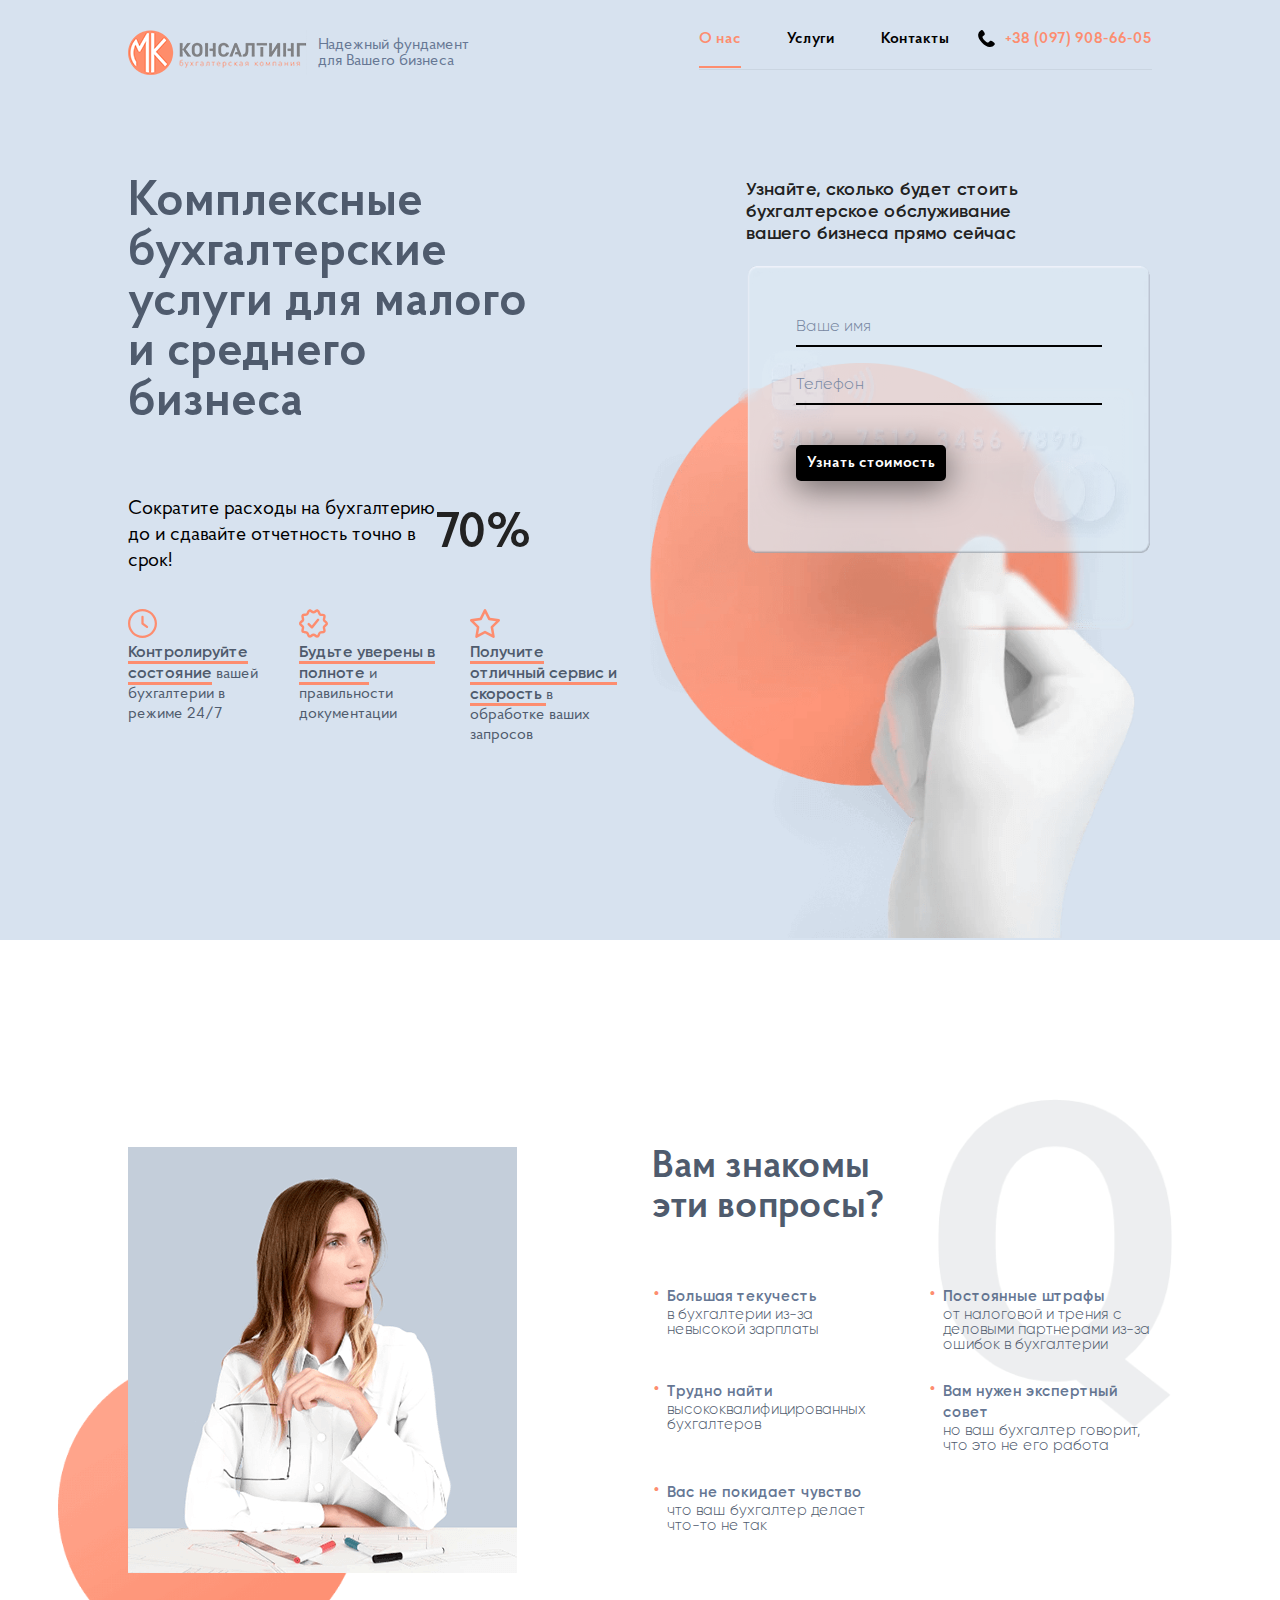
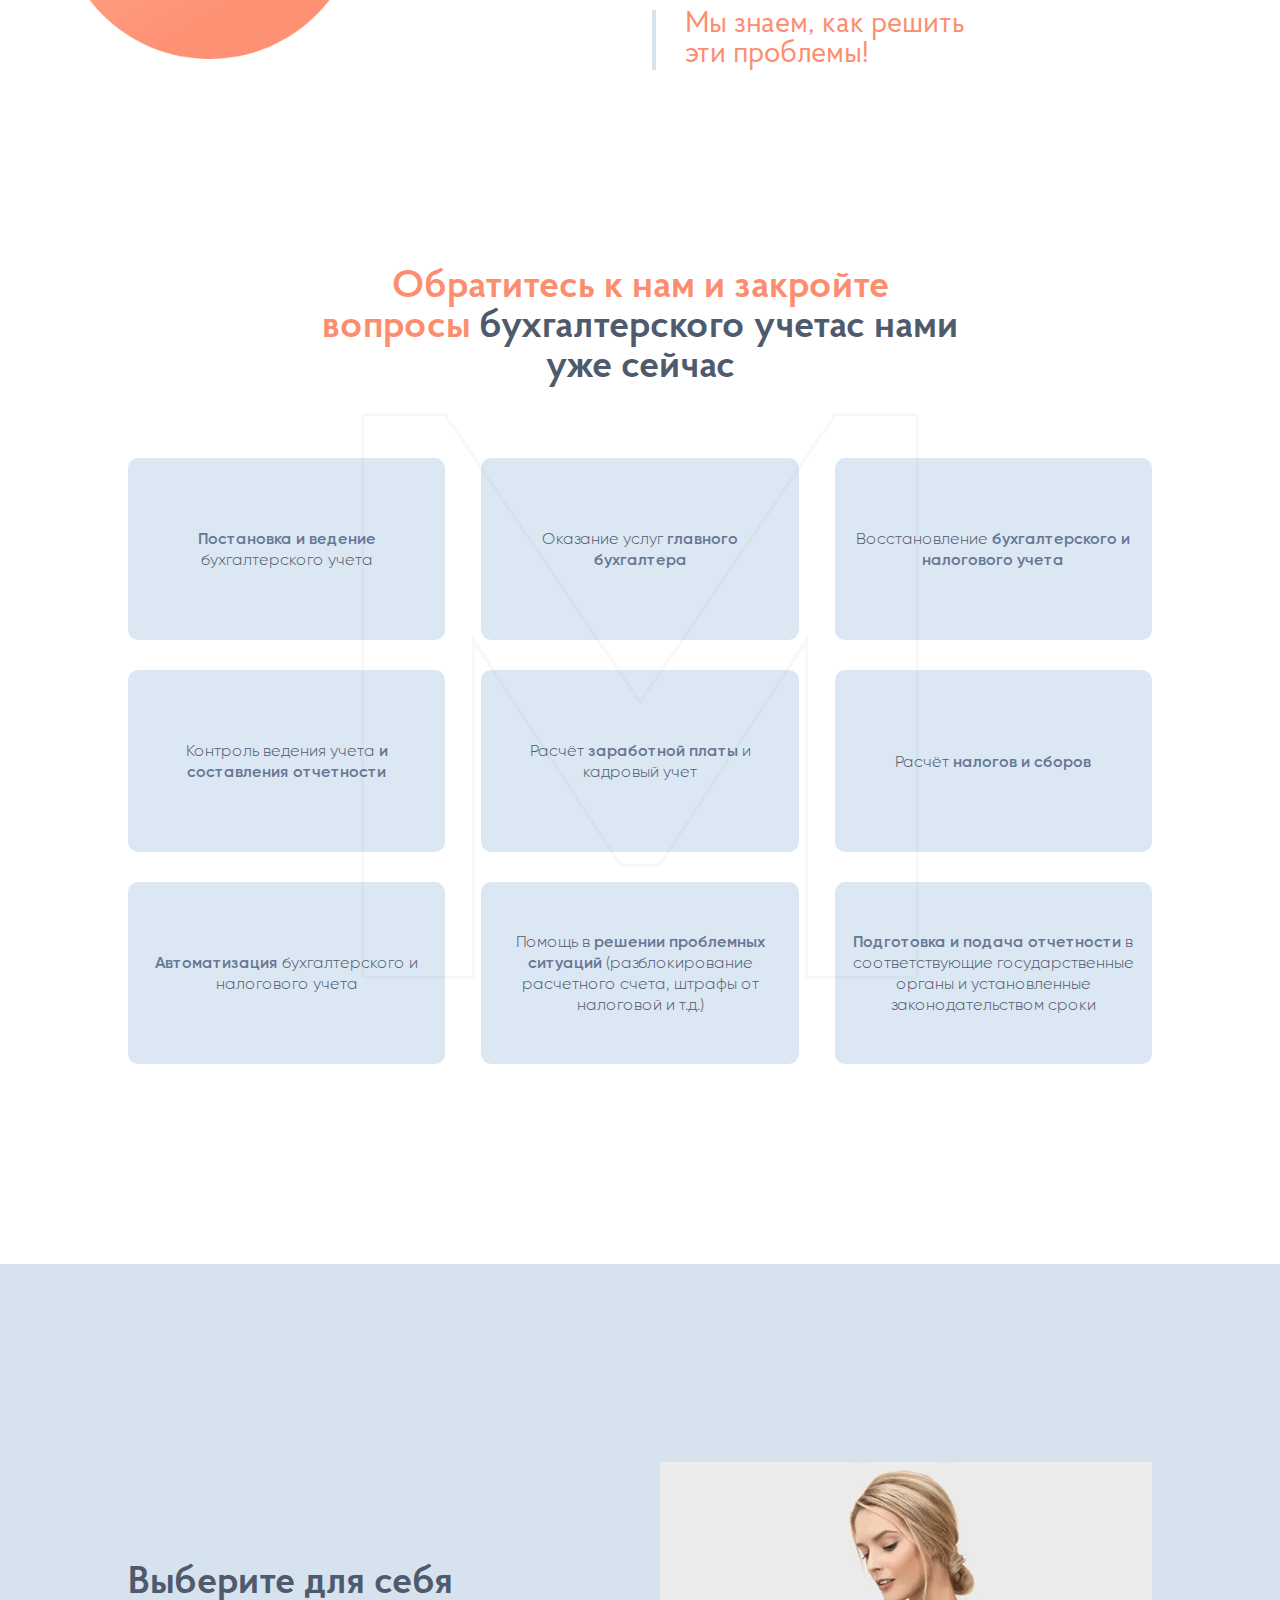
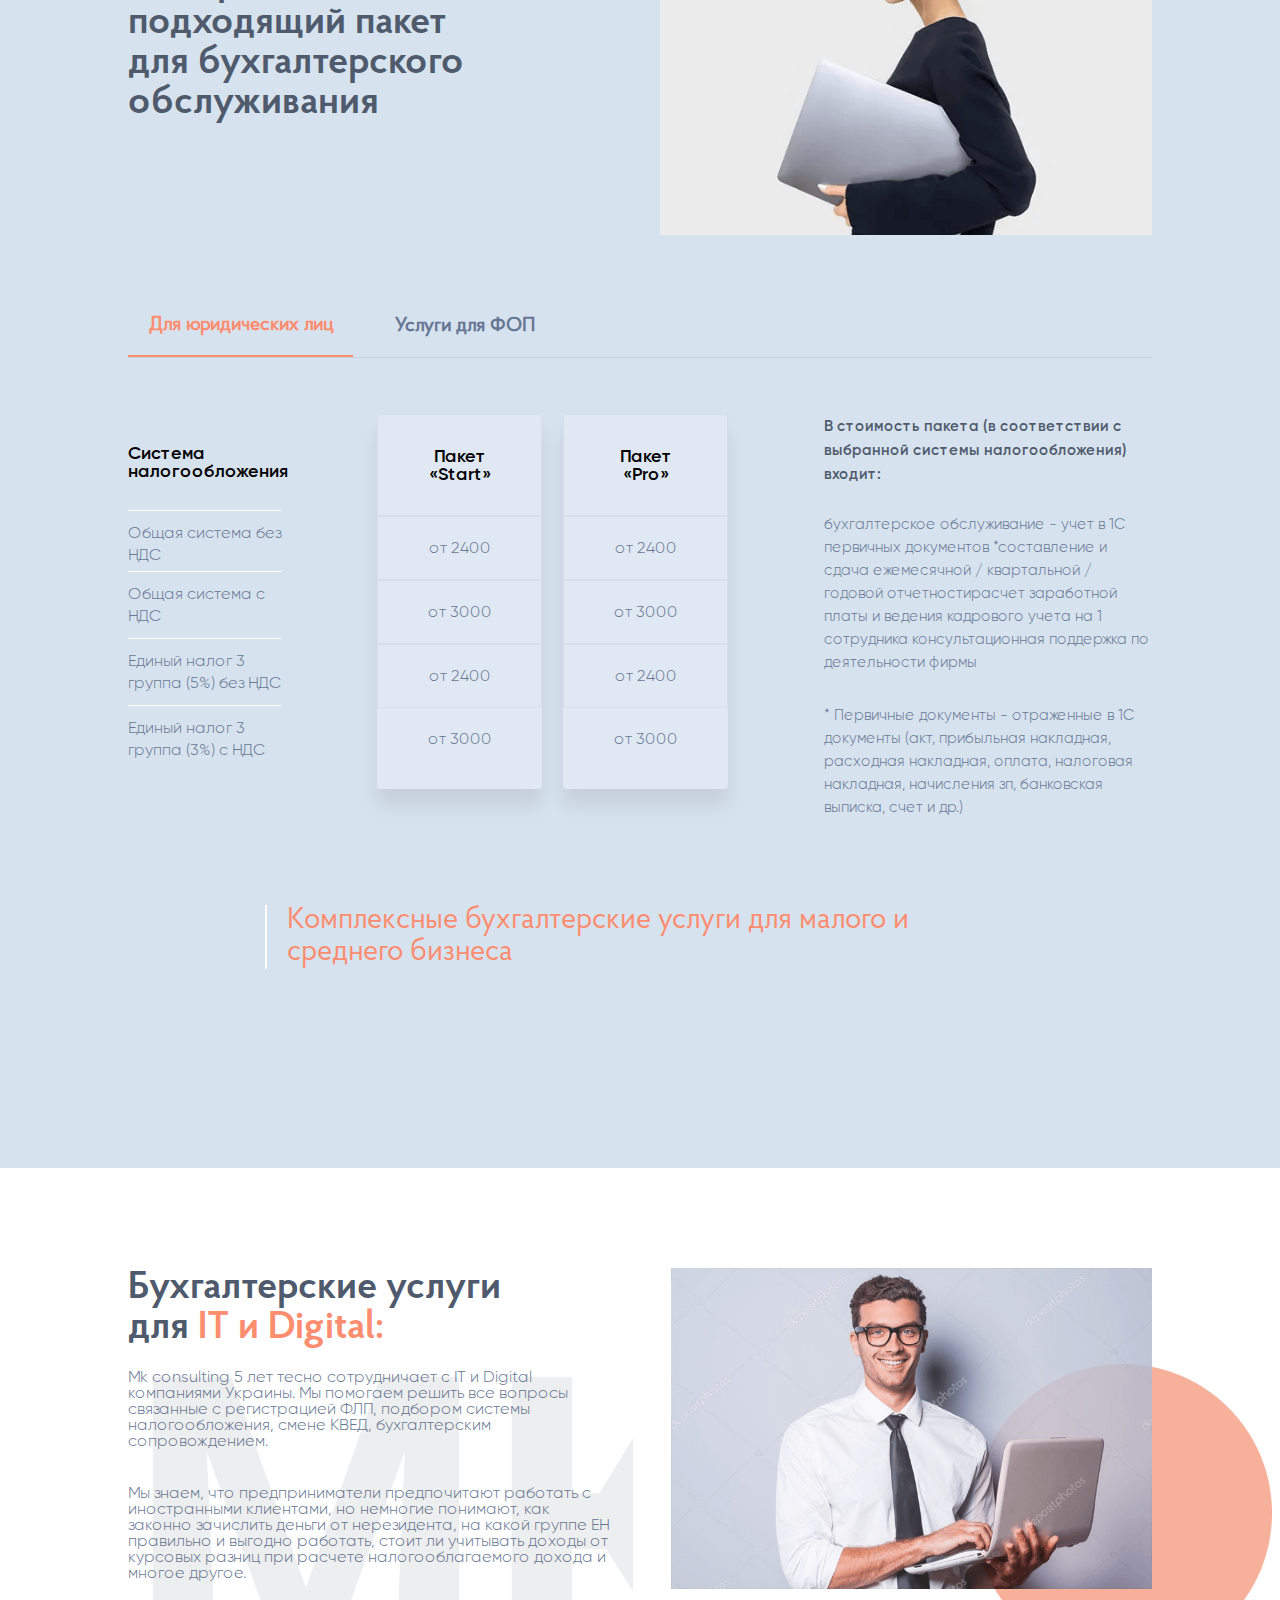
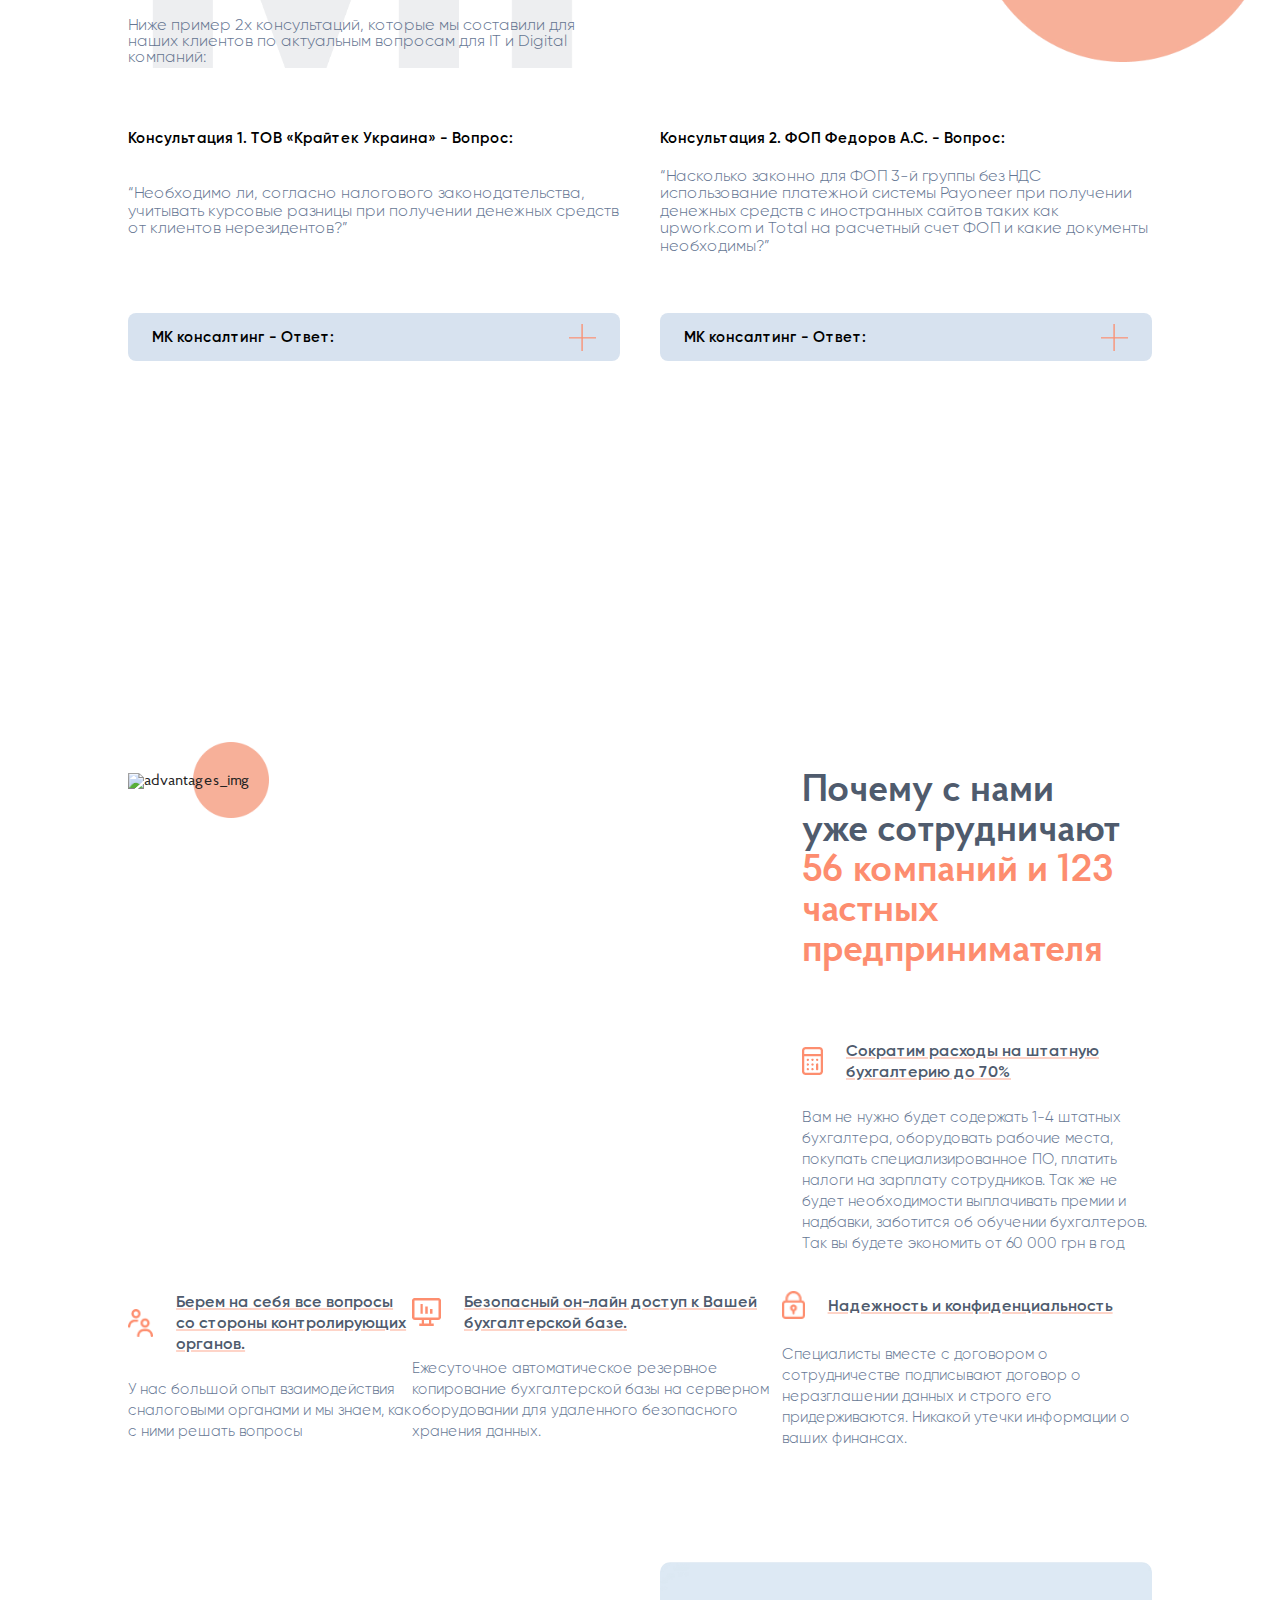
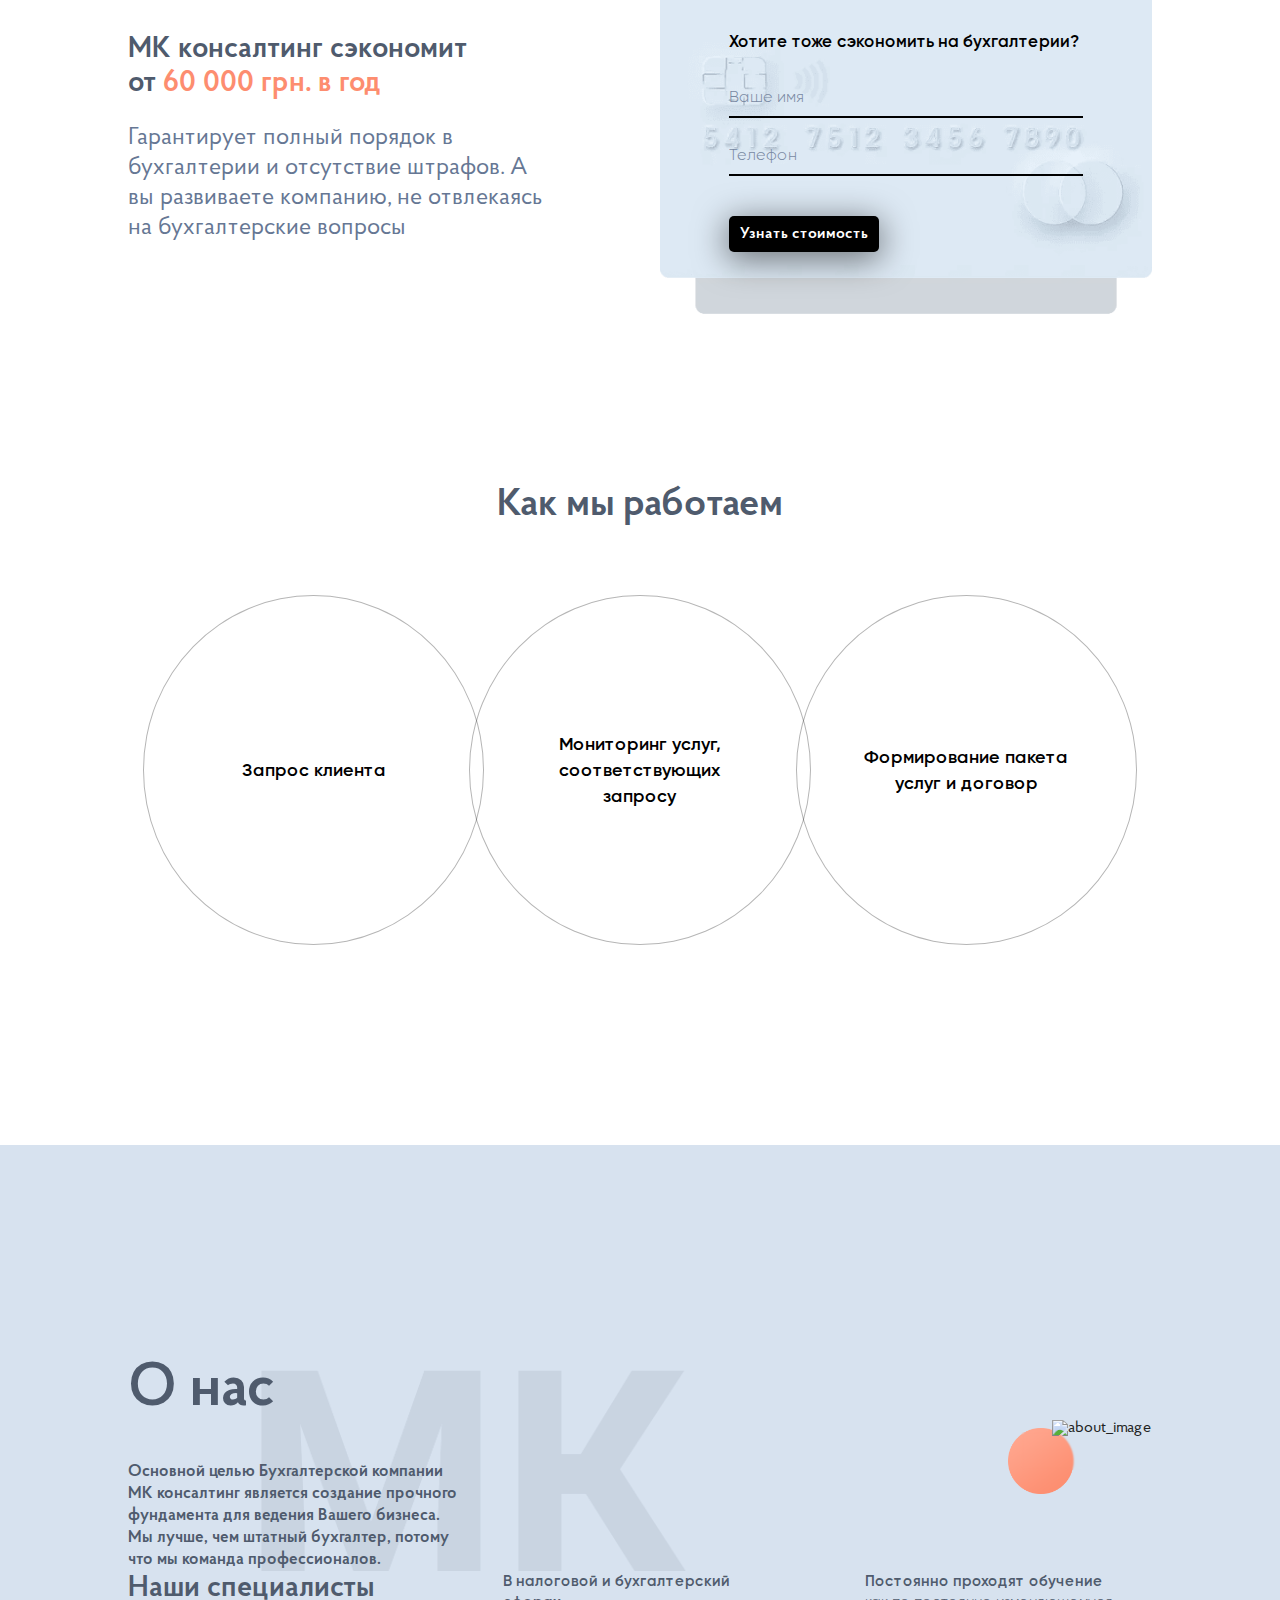
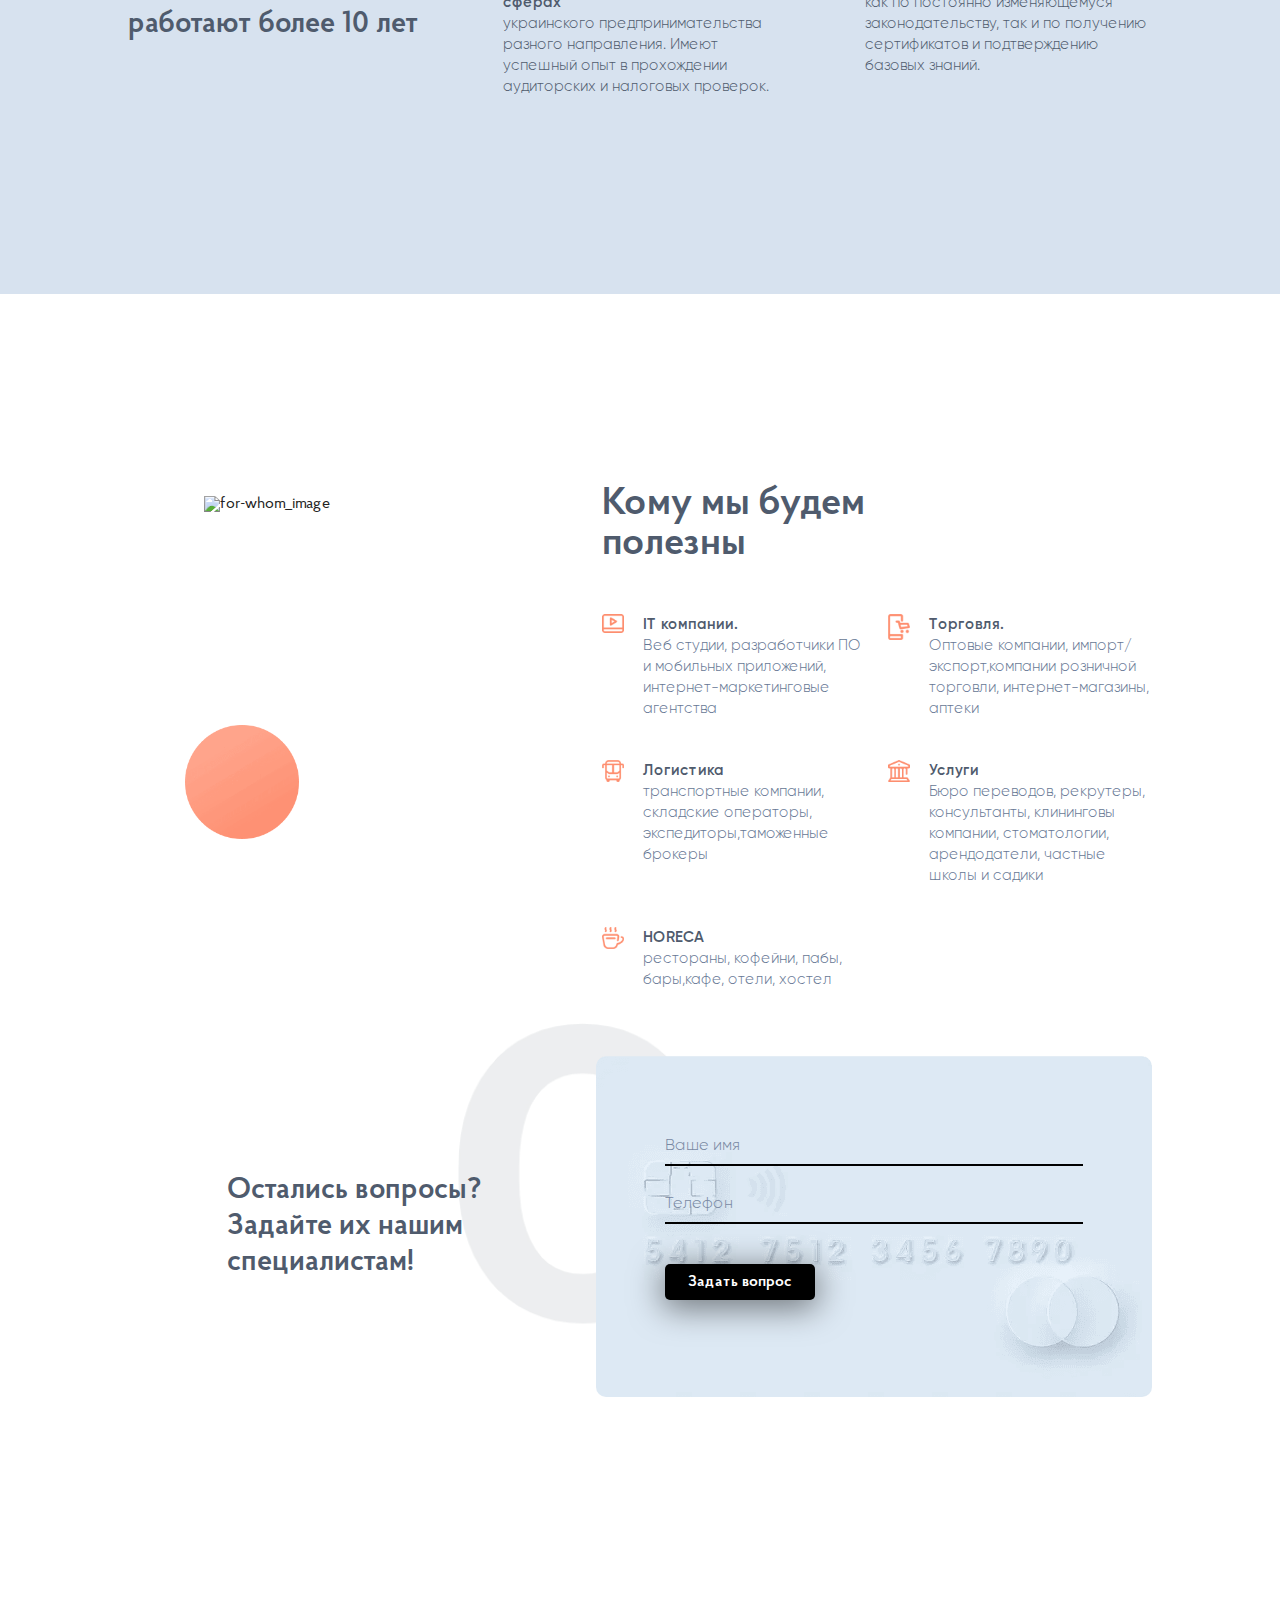
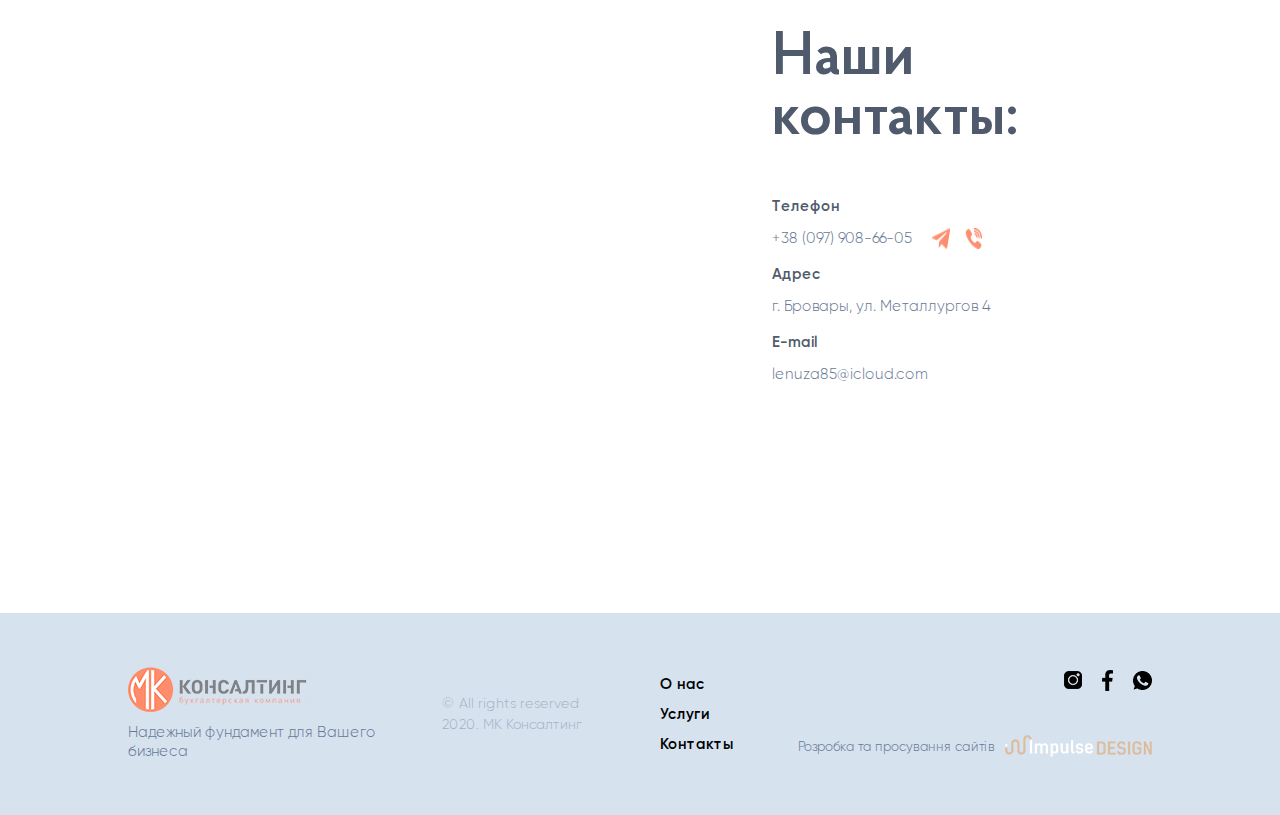
==== commit 74132020: "new block commit" ====
--- a/index.html
+++ b/index.html
@@ -8,6 +8,7 @@
     <link rel="stylesheet" href="scss/animate.css">
     <link rel="stylesheet" href="scss/style.css">
     <link rel="stylesheet" href="scss/media.css">
+    <link rel="stylesheet" href="scss/digital.css">
     <!-- TIMA COMMENT 4 строки -->
     <link rel="preload" href="./fonts/ProbaPro-Regular.woff2" as="font" crossorigin>
     <link rel="preload" href="./fonts/Gilroy-SemiBold.woff2" as="font" crossorigin>
@@ -347,6 +348,46 @@
         </div>
     </div>
 
+    <section class="digital">
+        <div class="_container">
+            <div class="digital-wrapper">
+                <div class="digital-left">
+                        <h3 class="digital-title">Бухгалтерские услуги
+                        для <span>IT и Digital:</span></h3>
+                    <div class="digital-text">
+                        <p>Mk consulting 5 лет тесно сотрудничает с IT и Digital компаниями Украины. Мы помогаем решить все вопросы связанные с регистрацией ФЛП, подбором системы налогообложения, смене КВЕД, бухгалтерским сопровождением.</p>
+
+                        <p>Мы знаем, что предприниматели предпочитают работать с иностранными клиентами, но немногие понимают, как законно зачислить деньги от нерезидента, на какой группе ЕН правильно и выгодно работать, стоит ли учитывать доходы от курсовых разниц при расчете налогооблагаемого дохода и многое другое.</p>
+
+                    <p>Ниже пример 2х консультаций, которые мы составили для наших клиентов по актуальным вопросам для IT и Digital компаний:</p>
+                    </div>
+                    </div>
+                <div class="digital-right">
+                    <img src="./img/digital.png" class="digital-img" alt="digital">
+<!--                    <img class="digital-circle lazyload" data-src="img/circle-form.svg" alt="">-->
+                </div>
+            </div>
+            <div class="digital-questions">
+                <div class="digital-question">
+                    <h6 class="title">Консультация 1.  ТОВ «Крайтек Украина» - Вопрос:</h6>
+                    <p class="text">
+                        “Необходимо ли, согласно налогового законодательства, учитывать курсовые разницы при получении денежных средств от клиентов нерезидентов?”
+                    </p>
+                    <div class="answer"><span>МК консалтинг - Ответ:</span> <img src="./img/minus-answer.png" alt="icon-minus"></div>
+                    <div class="answer-block">"Lorem ipsum dolor sit amet, consectetur adipiscing elit, sed do eiusmod tempor incididunt ut labore et dolore magna aliqua. Ut enim ad minim veniam, quis nostrud exercitation ullamco laboris nisi ut aliquip ex ea commodo consequat. Duis aute irure dolor in reprehenderit in voluptate velit esse cillum dolore eu fugiat nulla pariatur. Excepteur sint occaecat cupidatat non proident, sunt in culpa qui officia deserunt mollit anim id est laborum."</div>
+                </div>
+                <div class="digital-question">
+                    <h6 class="title">Консультация 2. ФОП Федоров А.С. - Вопрос:</h6>
+                    <p class="text">“Насколько законно для ФОП 3-й группы без НДС использование платежной системы Payoneer при получении денежных средств с иностранных сайтов таких как upwork.com и Total на расчетный счет ФОП и какие документы необходимы?”</p>
+                    <div class="answer"><span>МК консалтинг - Ответ:</span> <img src="./img/minus-answer.png" alt="icon-minus"></div>
+                    <div class="answer-block">"Lorem ipsum dolor sit amet, consectetur adipiscing elit, sed do eiusmod tempor incididunt ut labore et dolore magna aliqua. Ut enim ad minim veniam, quis nostrud exercitation ullamco laboris nisi ut aliquip ex ea commodo consequat. Duis aute irure dolor in reprehenderit in voluptate velit esse cillum dolore eu fugiat nulla pariatur. Excepteur sint occaecat cupidatat non proident, sunt in culpa qui officia deserunt mollit anim id est laborum."</div>
+                </div>
+
+
+            </div>
+        </div>
+    </section>
+
     <section class="advantages">
         <div class="_container">
             <div class="advantages__wrapper">
--- a/scss/digital.css
+++ b/scss/digital.css
@@ -0,0 +1,165 @@
+.digital{
+    padding-top: 100px;
+    padding-bottom: 210px;
+}
+
+.digital-wrapper{
+    display: flex;
+    justify-content: space-between;
+    align-items: flex-start;
+}
+
+.digital-left{
+    width: 47%;
+    position: relative;
+}
+.digital-left::after{
+    content: "";
+    background: url(../img/mk.png) no-repeat;
+    background-size: 125%;
+    position: absolute;
+    top: 25%;
+    left: 5%;
+    height: 100%;
+    width: 100%;
+    opacity: 0.1;
+}
+
+.digital-right{
+    width: 47%;
+    position: relative;
+}
+.digital-right img{
+    max-width: 569px;
+    width: 100%;
+    height: auto;
+    z-index: 1;
+    position: relative;
+    opacity: 0.85;
+}
+.digital-right::after{
+    content: "";
+    position: absolute;
+    bottom: -30%;
+    left: 63%;
+    background: url(../img/circle-adv.png) no-repeat;
+    background-size: auto;
+    background-size: 62%;
+    height: 100%;
+    width: 100%;
+    opacity: 0.4;
+    display: inline-block;
+}
+
+.digital-title{
+    color:#4F5B6D;
+    font-family:"Proba Pro SmBd";
+    font-size:40px;
+    margin-bottom: 21px;
+    max-width: 400px;
+}
+
+.digital-title span{
+    color: #FD8D6F;
+}
+
+.digital-text{
+
+}
+.digital-text p{
+    padding-bottom: 17px;
+    color:#667794;
+    font-family:"Gilroy-Light";
+    font-size:16px;
+    margin-bottom: 19px;
+}
+
+.digital-questions{
+    margin-top: 30px;
+    display: flex;
+    justify-content: space-between;
+    align-items: flex-start;
+}
+
+.digital-question{
+    width: 48%;
+    height: 230px;
+    display: flex;
+    flex-direction: column;
+    justify-content: space-between;
+}
+ .digital-question .title{
+     color:#000000;
+     font-family: 'Gilroy-SemiBold';
+     font-size:15px;
+     margin-bottom: 15px;
+ }
+.digital-question .text{
+    padding-bottom: 17px;
+    color:#667794;
+    font-family:"Gilroy-Light";
+    font-size:16px;
+    margin-bottom: 36px;
+    line-height: 110%;
+}
+.digital-question .answer{
+    background-color: #D7E2EF;
+    color:#000000;
+    font-family: 'Gilroy-SemiBold';
+    font-size:15px;
+    display: flex;
+    justify-content: space-between;
+    align-items: center;
+    height: 48px;
+    padding: 10px 24px;
+    border-radius: 8px;
+}
+.answer-block{
+    display: none;
+    height: auto;
+    padding: 10px 20px;
+    border-radius: 8px;
+    font-size: 18px;
+    font-family: 'Gilroy-Light';
+    text-align: left;
+    background-color: #D7E2EF;
+    color:#000000;
+    margin-top: 15px;
+}
+
+@media(max-width: 992px){
+    .digital{
+        padding-top: 50px;
+        padding-bottom: 105px;
+    }
+    .digital-title{
+        font-size: 30px;
+    }
+    .digital-text p{
+        font-size:14px;
+        padding-bottom: 0px;
+    }
+}
+@media (max-width: 768px) {
+    .digital-wrapper{
+        flex-direction: column;
+    }
+    .digital-right,
+    .digital-left{
+        width: 100%;
+    }
+    .digital-right::after{
+        bottom: -45%;
+        background-size: 42%;
+    }
+    .digital-questions{
+        margin-top: 90px;
+    }
+    .digital-question{
+        height: 300px;
+    }
+}
+
+@media(max-width: 576px){
+    
+}